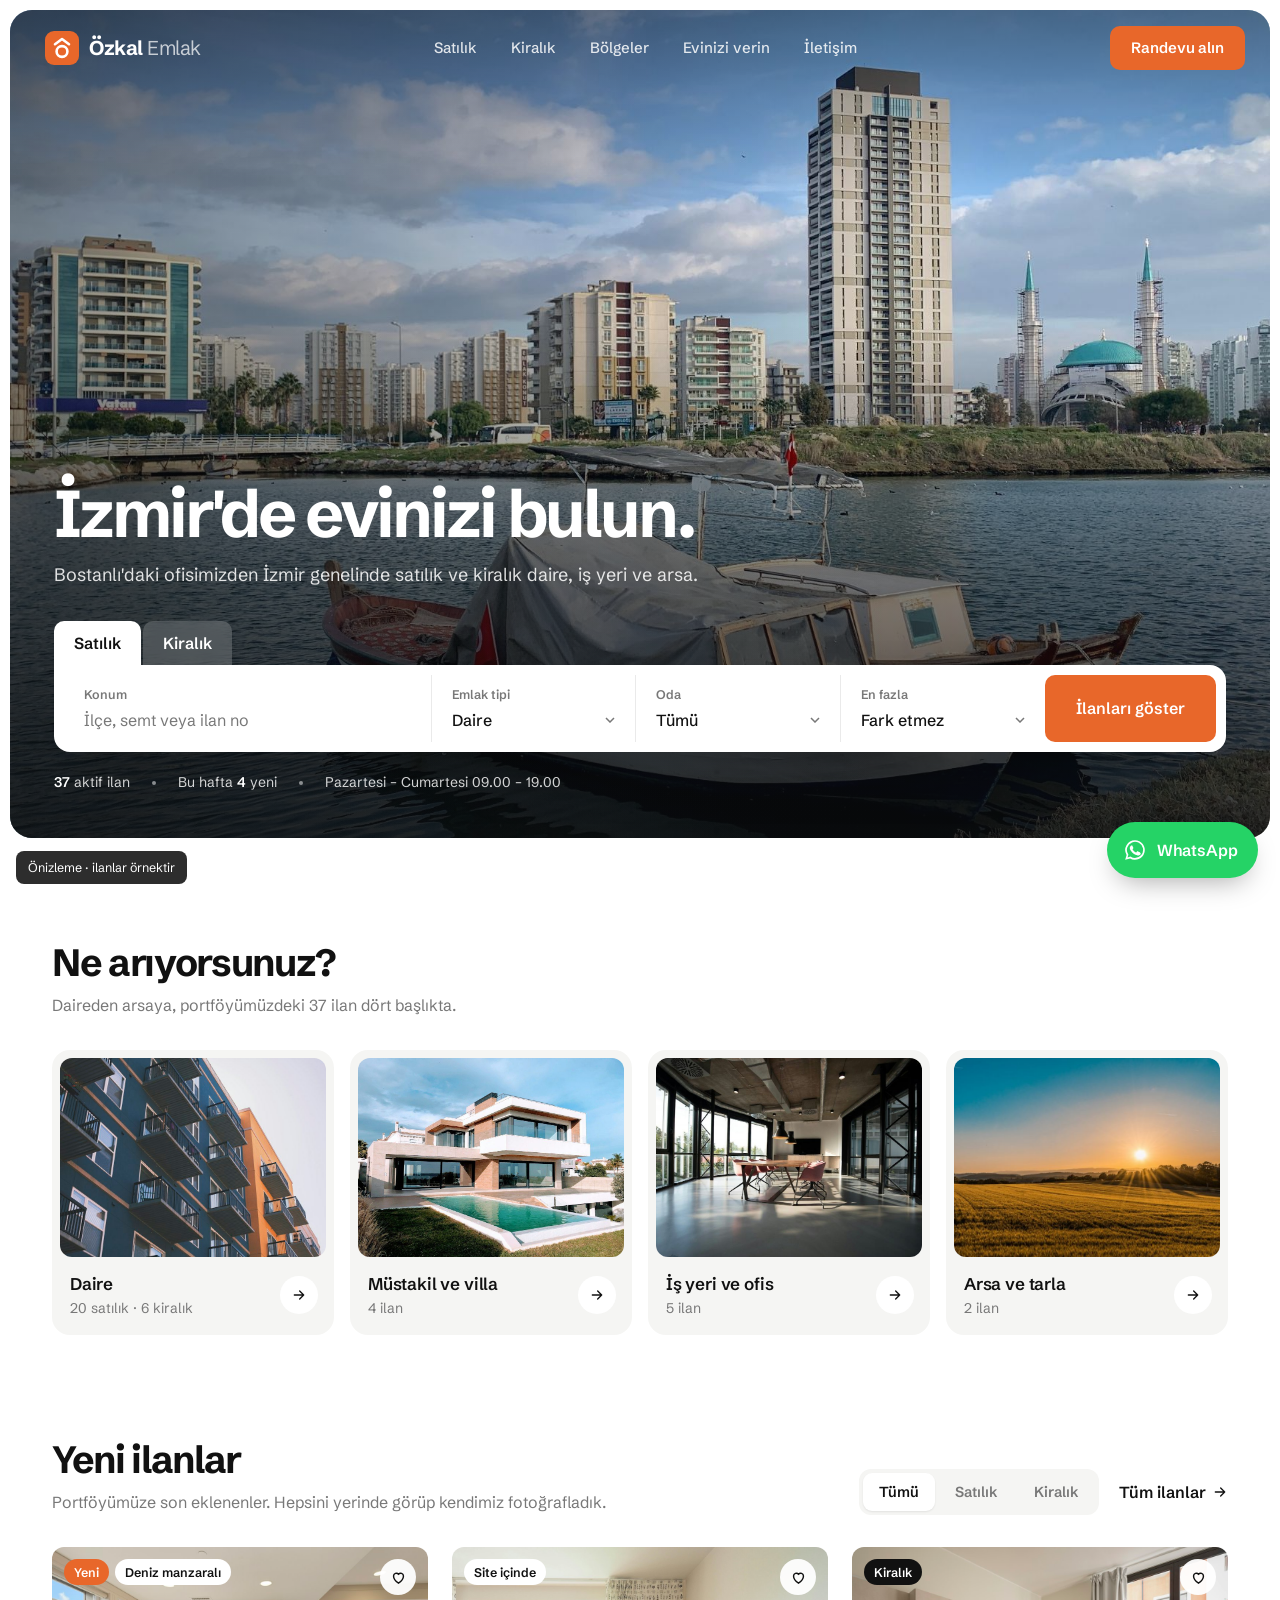
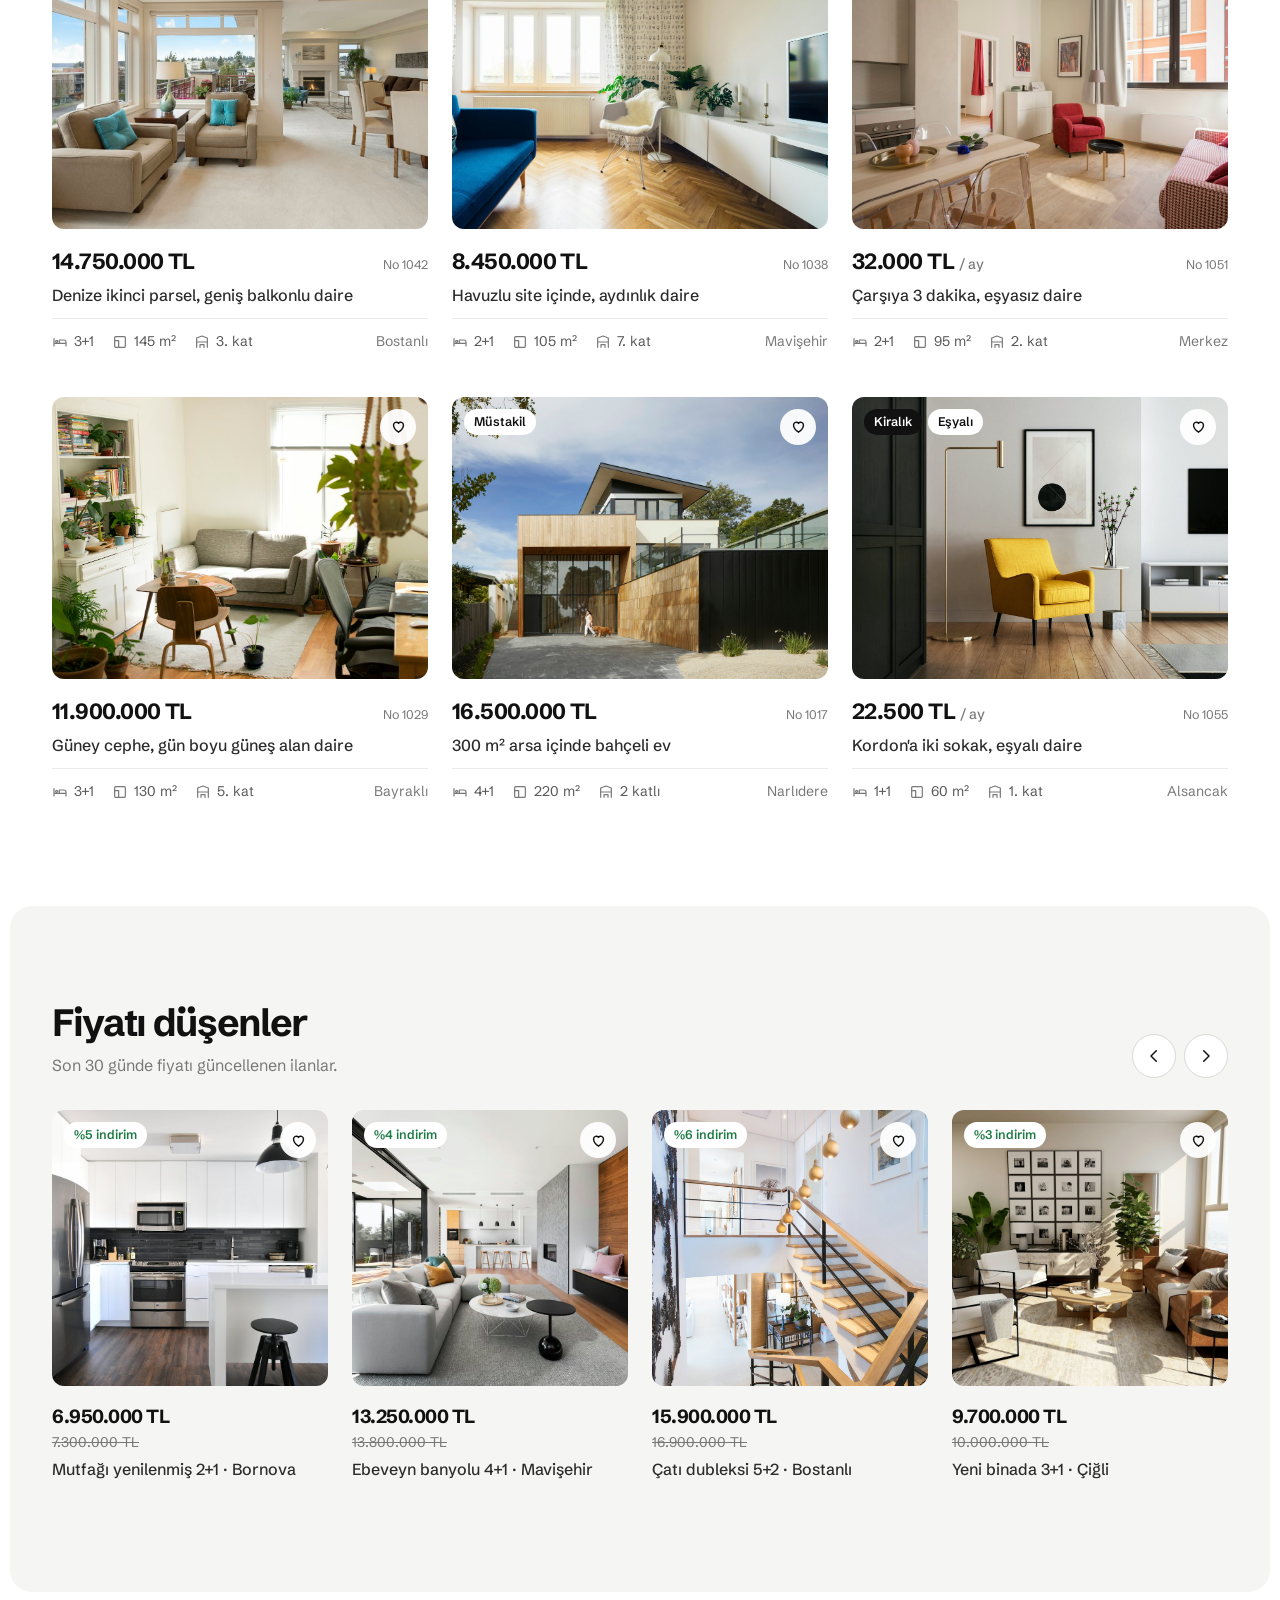
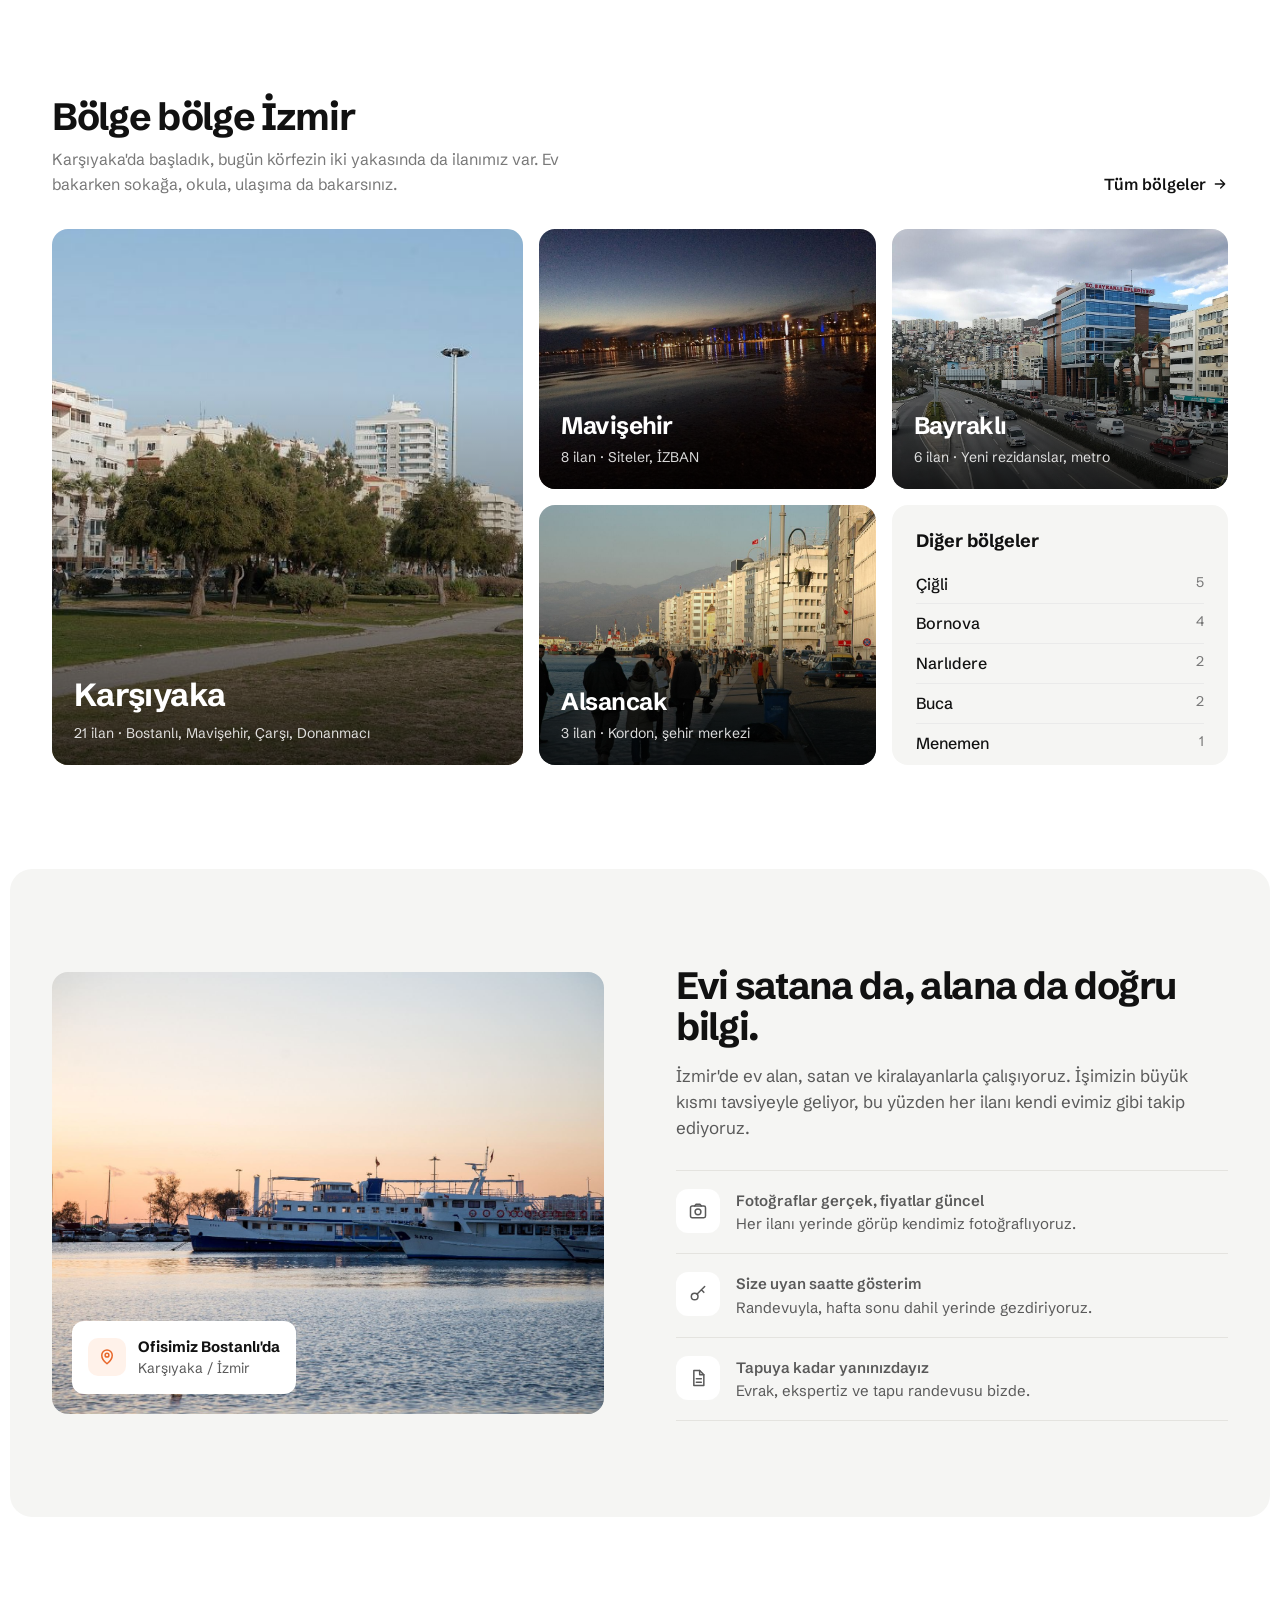
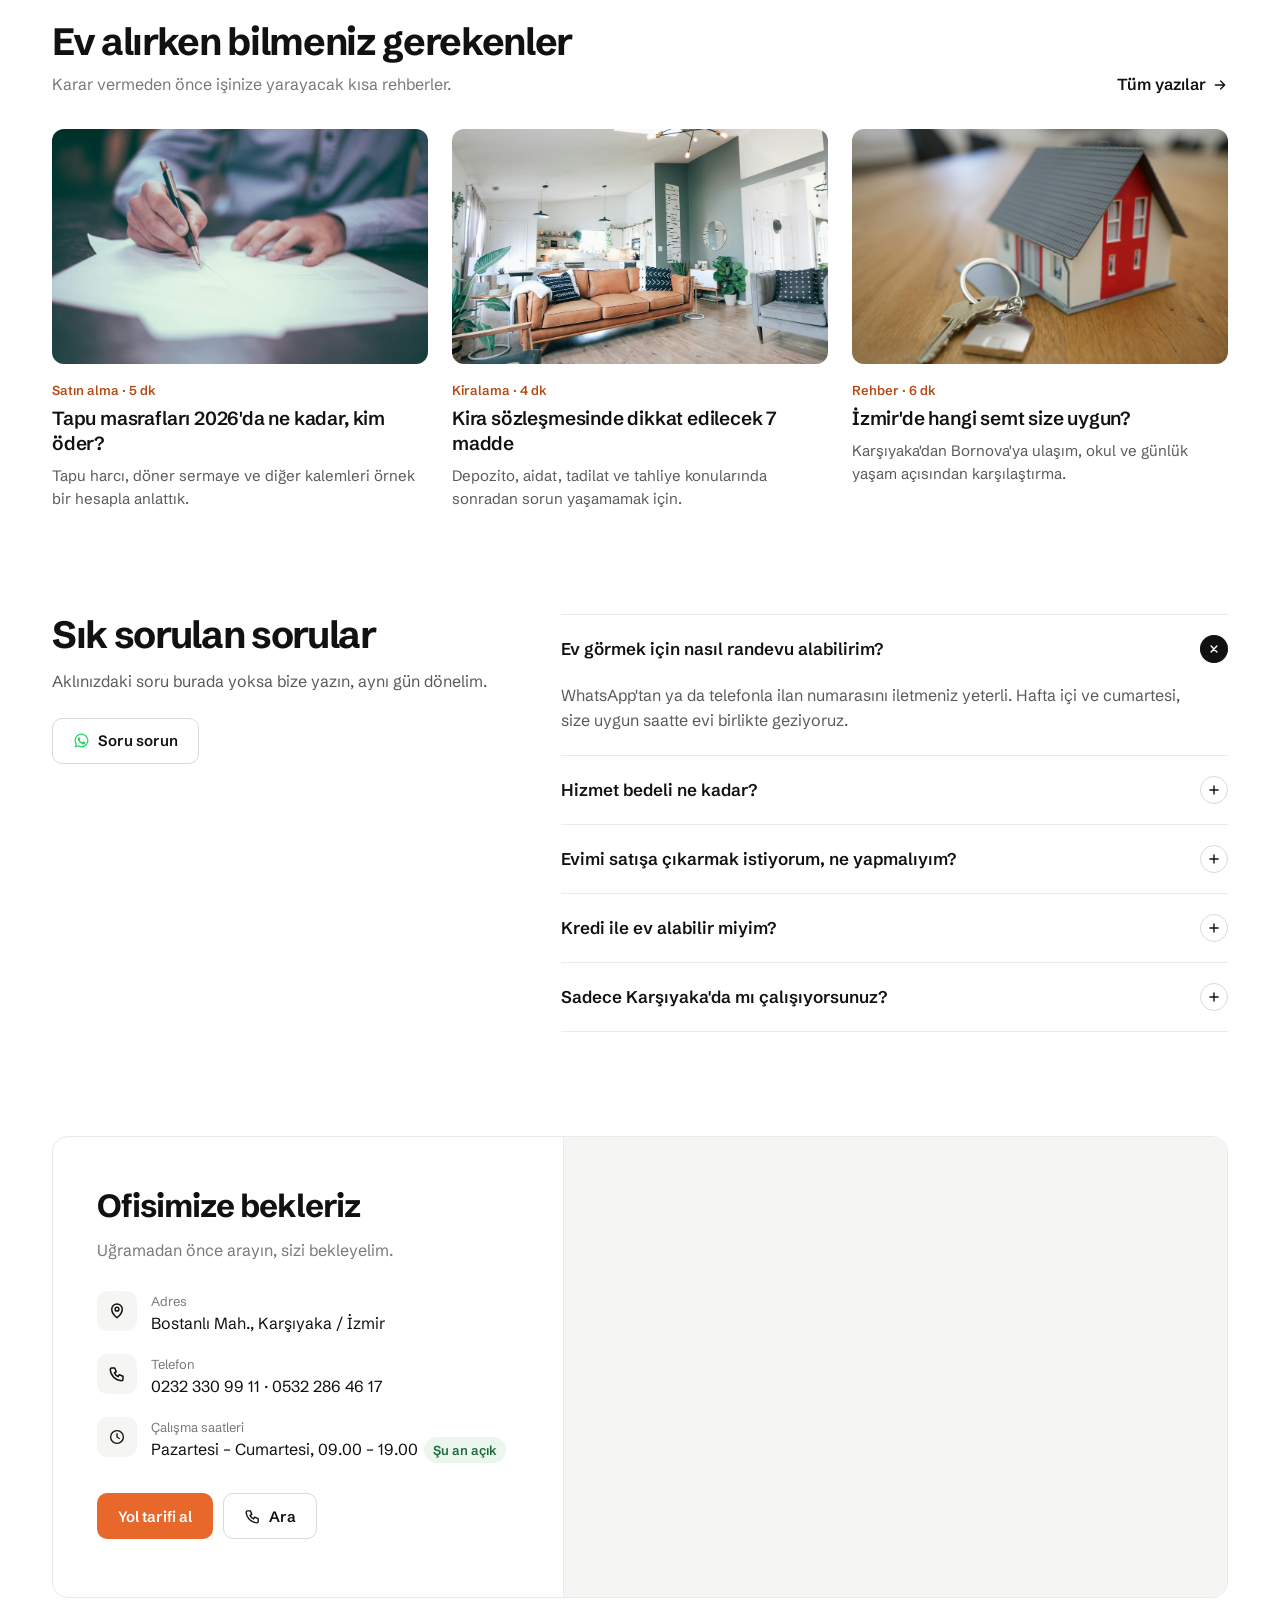
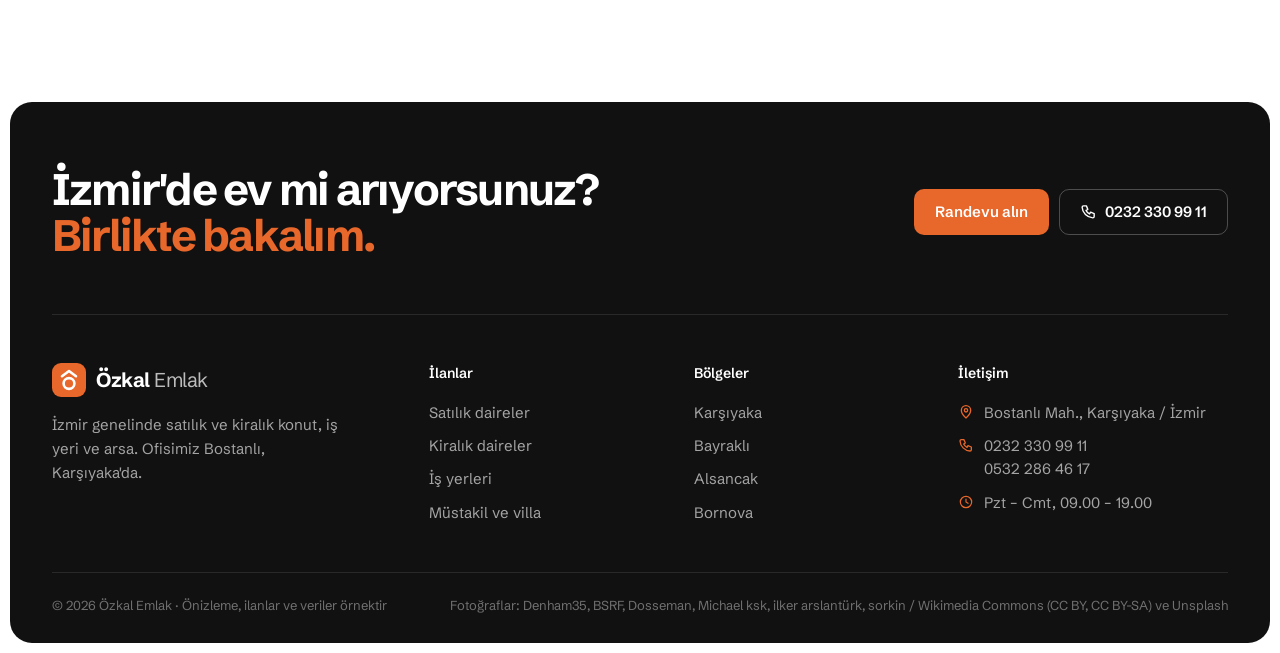
==== demos/ozkalemlak/index.html @ c2134779 "Özkal demo: İzmir geneli, fiyat tablosu kaldırıldı, fotoğraflı kategoriler ve gri bantlar Co-Authore" ====
<!doctype html>
<html lang="tr">
<head>
<meta charset="utf-8">
<meta name="viewport" content="width=device-width, initial-scale=1">
<title>Özkal Emlak · İzmir Satılık ve Kiralık İlanlar</title>
<meta name="description" content="Karşıyaka, Bayraklı, Çiğli, Bornova ve İzmir genelinde satılık ve kiralık daire, iş yeri ve arsa ilanları. Özkal Emlak, Bostanlı / Karşıyaka.">
<meta name="robots" content="noindex">
<link rel="preconnect" href="https://fonts.googleapis.com">
<link rel="preconnect" href="https://fonts.gstatic.com" crossorigin>
<link href="https://fonts.googleapis.com/css2?family=Schibsted+Grotesk:wght@400;500;600;700&display=swap" rel="stylesheet">
<style>
  :root {
    --o: #e8672a; --o-hover: #d2561b; --o-light: #fff2ea; --o-text: #b64a15;
    --k: #111; --g8: #2b2b2b; --g6: #595959; --g5: #787878; --g3: #d9d9d9; --g2: #eaeaea; --g1: #f5f5f3;
    --wa: #25d366;
    --r: 10px; --r-lg: 16px;
    --wrap: 1240px; --gut: 32px;
  }
  * { box-sizing: border-box; }
  html { scroll-behavior: smooth; scroll-padding-top: 110px; }
  body { margin: 0; background: #fff; color: var(--k); font: 400 16px/1.55 "Schibsted Grotesk", system-ui, -apple-system, "Segoe UI", sans-serif; -webkit-font-smoothing: antialiased; }
  a { color: inherit; text-decoration: none; }
  img { display: block; max-width: 100%; }
  button, input, select { font: inherit; color: inherit; }
  button { cursor: pointer; }
  .wrap { max-width: var(--wrap); margin: 0 auto; padding: 0 var(--gut); }
  .ico { width: 18px; height: 18px; flex: none; }

  .btn { display: inline-flex; align-items: center; justify-content: center; gap: 8px; height: 46px; padding: 0 20px; border-radius: var(--r); border: 1px solid transparent; font-weight: 600; font-size: 15px; white-space: nowrap; transition: background-color .15s, border-color .15s, color .15s; }
  .btn .ico { width: 17px; height: 17px; }
  .btn-o { background: var(--o); color: #fff; }
  .btn-o:hover { background: var(--o-hover); }
  .btn-line { border-color: var(--g3); background: #fff; color: var(--k); }
  .btn-line:hover { border-color: var(--k); }

  /* ============ LOGO ============ */
  .logo { display: inline-flex; align-items: center; gap: 10px; }
  .logo svg { width: 34px; height: 34px; flex: none; }
  .logo-text { font-size: 20px; line-height: 1; letter-spacing: -.025em; }
  .logo-text b { font-weight: 700; }
  .logo-text span { font-weight: 400; opacity: .72; }

  /* ============ NAV ============ */
  .nav { position: fixed; top: 16px; left: 0; right: 0; z-index: 50; padding: 0 24px; pointer-events: none; }
  .nav-in {
    pointer-events: auto; max-width: 1280px; margin: 0 auto; height: 64px; padding: 0 10px 0 20px;
    display: grid; grid-template-columns: 1fr auto 1fr; align-items: center;
    color: #fff; border-radius: 14px; border: 1px solid transparent;
    transition: background-color .25s, color .25s, border-color .25s, box-shadow .25s;
  }
  .nav.solid .nav-in { background: rgba(255,255,255,.96); color: var(--k); border-color: var(--g2); box-shadow: 0 12px 32px -18px rgba(0,0,0,.25); backdrop-filter: blur(12px); }
  .nav .logo { justify-self: start; }
  .menu { display: flex; gap: 34px; }
  .menu a { font-size: 15px; font-weight: 500; opacity: .85; transition: opacity .15s; position: relative; }
  .menu a:hover { opacity: 1; }
  .menu a::after { content: ""; position: absolute; left: 0; right: 0; bottom: -6px; height: 2px; border-radius: 2px; background: var(--o); transform: scaleX(0); transition: transform .2s; }
  .menu a:hover::after { transform: scaleX(1); }
  .nav-cta { justify-self: end; display: flex; align-items: center; gap: 8px; }
  .nav-cta .btn { height: 44px; }
  .nav-mobile { display: none; justify-self: end; gap: 8px; }
  .nav-mobile button { width: 44px; height: 44px; border-radius: var(--r); display: grid; place-items: center; border: 1px solid rgba(255,255,255,.45); background: rgba(255,255,255,.12); color: inherit; }
  .nav.solid .nav-mobile button { border-color: var(--g3); background: #fff; }
  .drawer { display: none; }

  /* ============ HERO ============ */
  .hero { padding: 10px 10px 0; }
  .hero-media { position: relative; min-height: 720px; height: 92vh; max-height: 880px; border-radius: 22px; overflow: hidden; background: #b9c4cc; display: flex; flex-direction: column; justify-content: flex-end; }
  .hero-media > img { position: absolute; inset: 0; width: 100%; height: 100%; object-fit: cover; object-position: 50% 42%; }
  .hero-media::after { content: ""; position: absolute; inset: 0; pointer-events: none;
    background: linear-gradient(180deg, rgba(0,0,0,.4) 0%, rgba(0,0,0,0) 22%), linear-gradient(90deg, rgba(10,12,14,.45) 0%, rgba(10,12,14,.15) 45%, rgba(10,12,14,0) 70%), linear-gradient(0deg, rgba(10,12,14,.82) 0%, rgba(10,12,14,.5) 32%, rgba(10,12,14,0) 62%); }
  .hero-inner { position: relative; z-index: 2; width: 100%; max-width: 1280px; margin: 0 auto; padding: 0 44px 44px; color: #fff; }
  .hero h1 { margin: 0 0 14px; font-size: 66px; line-height: 1; font-weight: 700; letter-spacing: -.045em; }
  .hero-sub { margin: 0 0 32px; max-width: 720px; font-size: 18px; color: rgba(255,255,255,.86); }

  .finder-tabs { display: flex; gap: 2px; }
  .finder-tabs button { white-space: nowrap; height: 44px; padding: 0 20px; border: 0; border-radius: var(--r) var(--r) 0 0; background: rgba(255,255,255,.18); color: #fff; font-weight: 600; backdrop-filter: blur(8px); }
  .finder-tabs button:hover { background: rgba(255,255,255,.28); }
  .finder-tabs button[aria-selected="true"] { background: #fff; color: var(--k); }
  .finder-box { display: grid; grid-template-columns: 1.8fr 1fr 1fr 1fr auto; background: #fff; color: var(--k); border-radius: 0 var(--r-lg) var(--r-lg) var(--r-lg); padding: 10px; box-shadow: 0 24px 60px -24px rgba(0,0,0,.5); }
  .ff { position: relative; padding: 10px 20px; border-right: 1px solid var(--g2); min-width: 0; }
  .ff:nth-last-child(2) { border-right: 0; }
  .ff label { display: block; font-size: 12.5px; font-weight: 600; color: var(--g5); margin-bottom: 3px; }
  .ff input, .ff select { width: 100%; border: 0; padding: 0; background: transparent; outline: 0; font-size: 16px; font-weight: 500; color: var(--k); appearance: none; -webkit-appearance: none; }
  .ff input::placeholder { color: var(--g5); font-weight: 400; }
  .ff select { cursor: pointer; padding-right: 18px; background: url("data:image/svg+xml,%3Csvg xmlns='http://www.w3.org/2000/svg' width='10' height='6'%3E%3Cpath d='M1 1l4 4 4-4' fill='none' stroke='%23787878' stroke-width='1.5'/%3E%3C/svg%3E") no-repeat right 0 center; }
  .finder-box .btn { height: 100%; min-height: 60px; padding: 0 30px; font-size: 16px; }
  .suggest { position: absolute; left: 8px; right: -40px; top: calc(100% + 14px); background: #fff; border-radius: var(--r); box-shadow: 0 18px 40px -12px rgba(0,0,0,.3); border: 1px solid var(--g2); padding: 6px; display: none; z-index: 5; }
  .suggest.open { display: block; }
  .suggest button { display: flex; justify-content: space-between; align-items: center; width: 100%; border: 0; background: none; padding: 10px 12px; border-radius: 8px; font-size: 15px; text-align: left; }
  .suggest button:hover { background: var(--g1); }
  .suggest small { color: var(--g5); font-size: 13px; }
  .suggest .head { padding: 8px 12px 6px; font-size: 12px; font-weight: 600; color: var(--g5); }
  .hero-foot { display: flex; align-items: center; gap: 22px; margin-top: 20px; font-size: 14px; color: rgba(255,255,255,.82); }
  .hero-foot b { color: #fff; font-weight: 600; }
  .hero-foot .dot { width: 4px; height: 4px; border-radius: 50%; background: rgba(255,255,255,.5); }

  /* ============ SECTIONS ============ */
  section.block { padding: 104px 0 0; }
  .sec-head { display: flex; align-items: flex-end; justify-content: space-between; gap: 24px; margin-bottom: 32px; }
  .sec-head h2 { margin: 0; font-size: 38px; line-height: 1.08; font-weight: 700; letter-spacing: -.035em; }
  .sec-head p { margin: 10px 0 0; color: var(--g5); max-width: 560px; }
  .link-more { display: inline-flex; align-items: center; gap: 6px; font-weight: 600; white-space: nowrap; }
  .link-more:hover { color: var(--o-text); }
  .link-more .ico { width: 16px; height: 16px; transition: transform .2s; }
  .link-more:hover .ico { transform: translateX(3px); }

  /* categories */
  .kats { display: grid; grid-template-columns: repeat(4, minmax(0, 1fr)); gap: 16px; }
  .kat { display: block; background: var(--g1); border-radius: 18px; padding: 8px; transition: background-color .2s; }
  .kat:hover { background: #ecebe7; }
  .kp { display: block; border-radius: 12px; overflow: hidden; aspect-ratio: 4 / 3; background: var(--g2); }
  .kp img { width: 100%; height: 100%; object-fit: cover; transition: transform .8s cubic-bezier(.2,.7,.2,1); }
  .kat:hover .kp img { transform: scale(1.05); }
  .kb { display: flex; align-items: center; justify-content: space-between; gap: 12px; padding: 14px 8px 8px 10px; }
  .kb b { display: block; font-size: 17px; font-weight: 600; letter-spacing: -.01em; }
  .kb small { display: block; font-size: 14px; color: var(--g5); }
  .ka { flex: none; width: 38px; height: 38px; border-radius: 50%; background: #fff; display: grid; place-items: center; transition: background-color .2s, color .2s; }
  .ka .ico { width: 16px; height: 16px; }
  .kat:hover .ka { background: var(--o); color: #fff; }

  /* bands */
  section.band { margin: 104px 10px 0; padding: 96px 0; background: var(--g1); border-radius: 22px; }
  .band .point .pi, .band .arrows button { background: #fff; }
  .band .point, .band .point:last-child { border-color: #e4e3df; }

  /* tabs */
  .seg { display: inline-flex; gap: 4px; background: var(--g1); padding: 4px; border-radius: 12px; }
  .seg button { border: 0; background: none; height: 38px; padding: 0 16px; border-radius: 9px; font-weight: 600; font-size: 14.5px; color: var(--g5); }
  .seg button[aria-pressed="true"] { background: #fff; color: var(--k); box-shadow: 0 1px 2px rgba(0,0,0,.08); }
  .list-tools { display: flex; align-items: center; gap: 20px; }

  /* cards */
  .grid { display: grid; grid-template-columns: repeat(3, minmax(0, 1fr)); gap: 44px 24px; }
  .card { position: relative; }
  .card[hidden] { display: none; }
  .ph { position: relative; display: block; border-radius: 12px; overflow: hidden; aspect-ratio: 4 / 3; background: var(--g1); }
  .ph img { width: 100%; height: 100%; object-fit: cover; transition: transform .8s cubic-bezier(.2,.7,.2,1); }
  .card:hover .ph img { transform: scale(1.04); }
  .tags { position: absolute; left: 12px; top: 12px; display: flex; gap: 6px; }
  .tag { height: 26px; padding: 0 10px; border-radius: 999px; background: #fff; font-size: 12.5px; font-weight: 600; display: inline-flex; align-items: center; }
  .tag.o { background: var(--o); color: #fff; }
  .tag.k { background: var(--k); color: #fff; }
  .tag.g { background: #fff; color: #1d7a45; }
  .save { position: absolute; right: 12px; top: 12px; width: 36px; height: 36px; border-radius: 50%; border: 0; background: rgba(255,255,255,.94); display: grid; place-items: center; color: var(--k); }
  .save .ico { width: 17px; height: 17px; }
  .save[aria-pressed="true"] { color: var(--o); }
  .save[aria-pressed="true"] .ico { fill: currentColor; }
  .card-b { padding-top: 16px; }
  .card-top { display: flex; justify-content: space-between; align-items: baseline; gap: 10px; }
  .price { font-size: 22px; font-weight: 700; letter-spacing: -.025em; }
  .price small { font-size: 14px; font-weight: 500; color: var(--g5); letter-spacing: 0; }
  .old { font-size: 14px; color: var(--g5); text-decoration: line-through; margin-left: 6px; font-weight: 400; letter-spacing: 0; }
  .ref { font-size: 12.5px; color: var(--g5); white-space: nowrap; }
  .card h3 { margin: 4px 0 10px; font-size: 16px; font-weight: 500; color: var(--g8); }
  .facts { display: flex; gap: 18px; font-size: 14px; color: var(--g6); padding-top: 12px; border-top: 1px solid var(--g2); }
  .facts span { display: flex; align-items: center; gap: 6px; }
  .facts .ico { width: 16px; height: 16px; color: var(--g5); }
  .facts .where { margin-left: auto; color: var(--g5); }

  /* price drops rail */
  .rail-wrap { position: relative; }
  .rail { display: grid; grid-auto-flow: column; grid-auto-columns: calc((100% - 72px) / 4); gap: 24px; overflow-x: auto; scroll-snap-type: x mandatory; scrollbar-width: none; padding-bottom: 4px; }
  .rail::-webkit-scrollbar { display: none; }
  .rail .card { scroll-snap-align: start; }
  .rail .ph { aspect-ratio: 1 / 1; }
  .rail .price { font-size: 19px; }
  .drop { display: inline-flex; align-items: center; gap: 4px; font-size: 13px; font-weight: 600; color: #1d7a45; }
  .arrows { display: flex; gap: 8px; }
  .arrows button { width: 44px; height: 44px; border-radius: 50%; border: 1px solid var(--g3); background: #fff; display: grid; place-items: center; }
  .arrows button:hover { border-color: var(--k); }
  .arrows .ico { width: 18px; height: 18px; }

  /* neighborhoods */
  .hoods { display: grid; grid-template-columns: 1.4fr 1fr 1fr; grid-template-rows: 260px 260px; gap: 16px; }
  .hood { position: relative; display: block; border-radius: var(--r-lg); overflow: hidden; background: var(--g1); }
  .hood:first-child { grid-row: span 2; }
  .hood img { width: 100%; height: 100%; object-fit: cover; transition: transform .8s cubic-bezier(.2,.7,.2,1); }
  .hood:hover img { transform: scale(1.04); }
  .hood::after { content: ""; position: absolute; inset: 0; background: linear-gradient(0deg, rgba(0,0,0,.72) 0%, rgba(0,0,0,.25) 45%, rgba(0,0,0,0) 70%); }
  .hood-t { position: absolute; left: 22px; right: 22px; bottom: 20px; z-index: 1; color: #fff; }
  .hood-t b { display: block; font-size: 24px; font-weight: 700; letter-spacing: -.02em; }
  .hood-t span { font-size: 14px; color: rgba(255,255,255,.85); }
  .hood:first-child .hood-t b { font-size: 32px; }
  .hood-all { background: var(--g1); padding: 22px 24px; display: flex; flex-direction: column; }
  .hood-all::after { display: none; }
  .hood-all b { font-size: 18px; font-weight: 700; margin-bottom: 10px; }
  .hood-all ul { list-style: none; margin: 0; padding: 0; }
  .hood-all a { display: flex; justify-content: space-between; padding: 7px 0; border-bottom: 1px solid var(--g2); font-weight: 500; }
  .hood-all li:last-child a { border-bottom: 0; }
  .hood-all a:hover { color: var(--o-text); }
  .hood-all span { color: var(--g5); font-weight: 400; font-size: 14px; }


  /* why */
  .why { display: grid; grid-template-columns: minmax(0, 1fr) minmax(0, 1fr); gap: 72px; align-items: center; }
  .why-photo { position: relative; border-radius: var(--r-lg); overflow: hidden; aspect-ratio: 5 / 4; }
  .why-photo img { width: 100%; height: 100%; object-fit: cover; }
  .why-badge { position: absolute; left: 20px; bottom: 20px; background: #fff; border-radius: 12px; padding: 14px 16px; display: flex; align-items: center; gap: 12px; font-size: 14px; color: var(--g6); }
  .why-badge b { display: block; color: var(--k); font-size: 15px; }
  .why-badge .pin { width: 38px; height: 38px; border-radius: 10px; background: var(--o-light); color: var(--o); display: grid; place-items: center; }
  .why h2 { margin: 0 0 16px; font-size: 38px; line-height: 1.08; font-weight: 700; letter-spacing: -.035em; }
  .why > div > p { margin: 0 0 28px; color: var(--g6); font-size: 17px; }
  .point { display: grid; grid-template-columns: 44px 1fr; gap: 16px; padding: 18px 0; border-top: 1px solid var(--g2); }
  .point:last-child { border-bottom: 1px solid var(--g2); }
  .point .pi { width: 44px; height: 44px; border-radius: 12px; background: var(--g1); display: grid; place-items: center; }
  .point .pi .ico { width: 20px; height: 20px; }
  .point b { display: block; font-weight: 600; }
  .point span { color: var(--g6); font-size: 15px; }

  /* guides */
  .guides { display: grid; grid-template-columns: repeat(3, minmax(0, 1fr)); gap: 24px; }
  .guide { display: block; }
  .guide .gp { border-radius: 12px; overflow: hidden; aspect-ratio: 16 / 10; background: var(--g1); }
  .guide img { width: 100%; height: 100%; object-fit: cover; transition: transform .8s cubic-bezier(.2,.7,.2,1); }
  .guide:hover img { transform: scale(1.04); }
  .guide small { display: block; margin-top: 16px; font-size: 13px; color: var(--o-text); font-weight: 600; }
  .guide h3 { margin: 6px 0 8px; font-size: 19px; line-height: 1.3; font-weight: 600; letter-spacing: -.01em; }
  .guide p { margin: 0; color: var(--g6); font-size: 15px; }

  /* faq */
  .faq-wrap { display: grid; grid-template-columns: minmax(0, .8fr) minmax(0, 1.2fr); gap: 64px; }
  .faq-wrap h2 { margin: 0 0 14px; font-size: 38px; line-height: 1.08; font-weight: 700; letter-spacing: -.035em; }
  .faq-wrap > div > p { margin: 0 0 24px; color: var(--g6); }
  details { border-bottom: 1px solid var(--g2); }
  details:first-child { border-top: 1px solid var(--g2); }
  summary { list-style: none; cursor: pointer; display: flex; justify-content: space-between; align-items: center; gap: 16px; padding: 20px 0; font-size: 17px; font-weight: 600; }
  summary::-webkit-details-marker { display: none; }
  summary .pm { width: 28px; height: 28px; border-radius: 50%; border: 1px solid var(--g3); display: grid; place-items: center; flex: none; transition: transform .2s, background-color .2s; }
  summary .pm .ico { width: 14px; height: 14px; }
  details[open] summary .pm { transform: rotate(45deg); background: var(--k); color: #fff; border-color: var(--k); }
  details p { margin: 0 0 22px; color: var(--g6); max-width: 620px; }

  /* contact */
  .contact { display: grid; grid-template-columns: minmax(0, 1fr) minmax(0, 1.3fr); border: 1px solid var(--g2); border-radius: var(--r-lg); overflow: hidden; }
  .contact-info { padding: 44px; }
  .contact-info h2 { margin: 0 0 8px; font-size: 32px; font-weight: 700; letter-spacing: -.03em; }
  .contact-info > p { margin: 0 0 28px; color: var(--g5); }
  .cl { display: grid; gap: 18px; }
  .cl div { display: flex; gap: 14px; }
  .cl .ci { flex: none; width: 40px; height: 40px; border-radius: 10px; background: var(--g1); display: grid; place-items: center; }
  .cl small { display: block; color: var(--g5); font-size: 13px; }
  .cl a:hover { color: var(--o-text); }
  .open-now { display: inline-flex; font-size: 13px; font-weight: 600; color: #1d6b3d; background: #eaf6ee; padding: 3px 9px; border-radius: 999px; margin-left: 6px; }
  .contact-actions { display: flex; gap: 10px; margin-top: 30px; flex-wrap: wrap; }
  .map { min-height: 460px; background: var(--g1); border-left: 1px solid var(--g2); }
  .map iframe { width: 100%; height: 100%; border: 0; display: block; }

  /* ============ FOOTER ============ */
  .footer { margin: 104px 10px 10px; background: var(--k); color: rgba(255,255,255,.62); border-radius: 22px; overflow: hidden; }
  .foot-cta { display: flex; align-items: center; justify-content: space-between; gap: 32px; padding: 64px 0 56px; border-bottom: 1px solid rgba(255,255,255,.1); }
  .foot-cta h2 { margin: 0; color: #fff; font-size: 44px; line-height: 1.05; font-weight: 700; letter-spacing: -.04em; max-width: 640px; }
  .foot-cta h2 span { color: var(--o); }
  .foot-cta .acts { display: flex; gap: 10px; flex-wrap: wrap; }
  .foot-cta .btn-dark { border-color: rgba(255,255,255,.25); color: #fff; }
  .foot-cta .btn-dark:hover { border-color: #fff; }
  .foot-grid { display: grid; grid-template-columns: 1.5fr 1fr 1fr 1.2fr; gap: 40px; padding: 48px 0; font-size: 15px; }
  .footer .logo { color: #fff; margin-bottom: 16px; }
  .footer p { margin: 0; max-width: 300px; line-height: 1.6; }
  .footer h4 { margin: 0 0 16px; color: #fff; font-size: 14px; font-weight: 600; }
  .footer ul { list-style: none; margin: 0; padding: 0; display: grid; gap: 10px; }
  .footer a:hover { color: #fff; }
  .foot-contact li { display: flex; gap: 10px; align-items: flex-start; }
  .foot-contact .ico { width: 16px; height: 16px; margin-top: 3px; color: var(--o); }
  .foot-bottom { display: flex; justify-content: space-between; gap: 12px 32px; flex-wrap: wrap; padding: 22px 0 28px; border-top: 1px solid rgba(255,255,255,.1); font-size: 13px; color: rgba(255,255,255,.4); }
  .foot-bottom a:hover { color: #fff; }

  /* whatsapp float */
  .wa-float { position: fixed; right: 22px; bottom: 22px; z-index: 60; display: flex; align-items: center; gap: 10px; height: 56px; padding: 0 20px 0 16px; border-radius: 999px; background: var(--wa); color: #fff; font-weight: 600; box-shadow: 0 12px 28px -10px rgba(0,0,0,.35); transition: transform .2s; }
  .wa-float:hover { transform: translateY(-2px); }
  .wa-float .ico { width: 24px; height: 24px; }
  .preview-note { position: fixed; left: 16px; bottom: 16px; z-index: 40; background: rgba(17,17,17,.88); color: #fff; font-size: 12.5px; padding: 7px 12px; border-radius: 8px; }

  /* ============ RESPONSIVE ============ */
  @media (max-width: 1100px) {
    .menu, .nav-cta { display: none; }
    .nav-in { grid-template-columns: 1fr auto; }
    .nav-mobile { display: flex; }
    .drawer.open { display: block; position: fixed; top: 88px; left: 24px; right: 24px; z-index: 49; background: #fff; border-radius: 14px; border: 1px solid var(--g2); box-shadow: 0 20px 40px -20px rgba(0,0,0,.3); padding: 8px 20px 18px; }
    .drawer a { display: block; padding: 14px 0; border-bottom: 1px solid var(--g2); font-size: 17px; font-weight: 500; }
    .drawer .btn { width: 100%; margin-top: 14px; }
    .hero h1 { font-size: 54px; }
    .finder-box { grid-template-columns: 1fr 1fr; }
    .ff { border-bottom: 1px solid var(--g2); }
    .ff:first-child { grid-column: 1 / -1; border-right: 0; }
    .ff:nth-child(3) { border-right: 0; }
    .ff:nth-last-child(2) { grid-column: 1 / -1; border-bottom: 0; }
    .finder-box .btn { grid-column: 1 / -1; margin-top: 8px; }
    .grid { grid-template-columns: repeat(2, minmax(0, 1fr)); }
    .rail { grid-auto-columns: calc((100% - 24px) / 2); }
    .why, .faq-wrap { grid-template-columns: minmax(0, 1fr); gap: 40px; }
    .guides { grid-template-columns: repeat(2, minmax(0, 1fr)); }
    .contact { grid-template-columns: minmax(0, 1fr); }
    .map { border-left: 0; border-top: 1px solid var(--g2); min-height: 340px; }
    .foot-cta { flex-direction: column; align-items: flex-start; }
    .foot-grid { grid-template-columns: 1fr 1fr; }
  }
  @media (max-width: 720px) {
    :root { --gut: 18px; }
    .nav { top: 10px; padding: 0 10px; }
    .nav-in { height: 58px; padding: 0 7px 0 14px; }
    .logo svg { width: 30px; height: 30px; }
    .logo-text { font-size: 18px; }
    .nav-mobile button { width: 42px; height: 42px; }
    .drawer.open { top: 74px; left: 10px; right: 10px; }
    .hero { padding: 6px 6px 0; }
    .hero-media { min-height: 0; height: auto; max-height: none; border-radius: 16px; }
    .hero-media::after { background: linear-gradient(180deg, rgba(0,0,0,.4) 0%, rgba(0,0,0,0) 22%), linear-gradient(0deg, rgba(10,12,14,.86) 0%, rgba(10,12,14,.6) 45%, rgba(10,12,14,.15) 80%); }
    .hero-inner { padding: 190px 12px 14px; }
    .hero h1 { font-size: 38px; }
    .hero-sub { font-size: 16px; margin-bottom: 22px; }
    .finder-tabs button { flex: 1; padding: 0 6px; font-size: 14.5px; }
    .finder-box { border-radius: 0 0 var(--r-lg) var(--r-lg); padding: 6px; }
    .ff { padding: 10px 12px; }
    .suggest { right: 0; left: 0; }
    .finder-box .btn { min-height: 52px; }
    .hero-foot { flex-wrap: wrap; gap: 6px 14px; font-size: 13px; }
    .hero-foot .dot:nth-of-type(4) { display: none; }
    .kats { grid-template-columns: repeat(2, minmax(0, 1fr)); gap: 10px; }
    .kat { padding: 6px; border-radius: 14px; }
    .kb { padding: 10px 4px 4px 6px; }
    .kb b { font-size: 15px; }
    .kb small { font-size: 13px; }
    .ka { display: none; }
    section.band { margin: 72px 6px 0; padding: 64px 0; border-radius: 16px; }
    section.block { padding-top: 72px; }
    .sec-head { flex-direction: column; align-items: flex-start; gap: 16px; }
    .sec-head h2, .why h2, .faq-wrap h2 { font-size: 30px; }
    .list-tools .link-more { display: none; }
    .grid { grid-template-columns: minmax(0, 1fr); gap: 36px; }
    .rail { grid-auto-columns: 78%; gap: 14px; }
    .arrows { display: none; }
    .hoods { grid-template-columns: 1fr 1fr; grid-template-rows: 260px 160px 160px auto; gap: 10px; }
    .hood:first-child { grid-column: 1 / -1; grid-row: auto; }
    .hood-all { grid-column: 1 / -1; }
    .hood-t { left: 16px; bottom: 14px; }
    .hood-t b { font-size: 19px; }
    .hood:first-child .hood-t b { font-size: 26px; }
    .guides { grid-template-columns: minmax(0, 1fr); gap: 32px; }
    summary { font-size: 16px; }
    .contact-info { padding: 28px 20px; }
    .footer { margin: 72px 6px 6px; border-radius: 16px; }
    .foot-cta { padding: 44px 0 36px; }
    .foot-cta h2 { font-size: 32px; }
    .foot-grid { grid-template-columns: minmax(0, 1fr); gap: 28px; padding: 36px 0; }
    .foot-bottom { padding-bottom: 90px; }
    .wa-float { right: 14px; bottom: 14px; width: 56px; padding: 0; justify-content: center; }
    .wa-float span { display: none; }
    .preview-note { display: none; }
  }
</style>
</head>
<body>

<svg width="0" height="0" style="position:absolute" aria-hidden="true">
  <defs>
    <symbol id="logo" viewBox="0 0 34 34"><rect width="34" height="34" rx="9" fill="#e8672a"/><path d="M10 13.2 17 8l7 5.2" fill="none" stroke="#fff" stroke-width="2.6" stroke-linecap="round" stroke-linejoin="round"/><circle cx="17" cy="20.5" r="5.4" fill="none" stroke="#fff" stroke-width="2.6"/></symbol>
    <symbol id="i-phone" viewBox="0 0 24 24" fill="none" stroke="currentColor" stroke-width="2" stroke-linecap="round" stroke-linejoin="round"><path d="M5 4h4l2 5-2.5 1.5a11 11 0 0 0 5 5L15 13l5 2v4a2 2 0 0 1-2 2A16 16 0 0 1 3 6a2 2 0 0 1 2-2"/></symbol>
    <symbol id="i-wa" viewBox="0 0 24 24"><path fill="currentColor" d="M12 2.2A9.8 9.8 0 0 0 3.6 17l-1.4 4.8 4.9-1.3A9.8 9.8 0 1 0 12 2.2zm0 17.8c-1.5 0-3-.4-4.2-1.2l-.3-.2-2.9.8.8-2.8-.2-.3A8.1 8.1 0 1 1 12 20zm4.5-6c-.2-.1-1.5-.7-1.7-.8-.2-.1-.4-.1-.6.1l-.8 1c-.1.2-.3.2-.5.1a6.6 6.6 0 0 1-3.3-2.9c-.2-.4.2-.4.7-1.3.1-.2 0-.3 0-.4l-.8-1.8c-.2-.5-.4-.4-.6-.4h-.5c-.2 0-.5.1-.7.3-.2.3-.9.9-.9 2.2s1 2.6 1.1 2.7c.1.2 1.9 2.9 4.6 4 1.7.7 2.4.8 3.2.7.5-.1 1.5-.6 1.8-1.2.2-.6.2-1.1.1-1.2 0-.1-.2-.2-.4-.3z"/></symbol>
    <symbol id="i-heart" viewBox="0 0 24 24" fill="none" stroke="currentColor" stroke-width="2"><path d="M12 20s-7-4.4-7-10a4 4 0 0 1 7-2.6A4 4 0 0 1 19 10c0 5.6-7 10-7 10z"/></symbol>
    <symbol id="i-bed" viewBox="0 0 24 24" fill="none" stroke="currentColor" stroke-width="1.8" stroke-linecap="round" stroke-linejoin="round"><path d="M3 18V7M3 14h18v4M21 14v-2a3 3 0 0 0-3-3h-7v5"/><circle cx="7" cy="11" r="1.6"/></symbol>
    <symbol id="i-area" viewBox="0 0 24 24" fill="none" stroke="currentColor" stroke-width="1.8" stroke-linecap="round" stroke-linejoin="round"><rect x="4" y="4" width="16" height="16" rx="1.5"/><path d="M4 10h6v10"/></symbol>
    <symbol id="i-floor" viewBox="0 0 24 24" fill="none" stroke="currentColor" stroke-width="1.8" stroke-linecap="round" stroke-linejoin="round"><path d="M4 20V6l8-3 8 3v14"/><path d="M4 12h16M9 20v-4h6v4"/></symbol>
    <symbol id="i-arrow" viewBox="0 0 24 24" fill="none" stroke="currentColor" stroke-width="2" stroke-linecap="round" stroke-linejoin="round"><path d="M5 12h14M13 6l6 6-6 6"/></symbol>
    <symbol id="i-left" viewBox="0 0 24 24" fill="none" stroke="currentColor" stroke-width="2" stroke-linecap="round" stroke-linejoin="round"><path d="M15 5l-7 7 7 7"/></symbol>
    <symbol id="i-right" viewBox="0 0 24 24" fill="none" stroke="currentColor" stroke-width="2" stroke-linecap="round" stroke-linejoin="round"><path d="M9 5l7 7-7 7"/></symbol>
    <symbol id="i-down" viewBox="0 0 24 24" fill="none" stroke="currentColor" stroke-width="2.4" stroke-linecap="round" stroke-linejoin="round"><path d="M12 5v14M6 13l6 6 6-6"/></symbol>
    <symbol id="i-plus" viewBox="0 0 24 24" fill="none" stroke="currentColor" stroke-width="2.4" stroke-linecap="round"><path d="M12 5v14M5 12h14"/></symbol>
    <symbol id="i-pin" viewBox="0 0 24 24" fill="none" stroke="currentColor" stroke-width="2" stroke-linecap="round" stroke-linejoin="round"><path d="M12 21s-7-5.6-7-11.5a7 7 0 0 1 14 0C19 15.4 12 21 12 21z"/><circle cx="12" cy="9.5" r="2.5"/></symbol>
    <symbol id="i-cam" viewBox="0 0 24 24" fill="none" stroke="currentColor" stroke-width="1.8" stroke-linecap="round" stroke-linejoin="round"><rect x="3" y="6" width="18" height="14" rx="2"/><circle cx="12" cy="13" r="3.5"/><path d="M8 6l1.5-2h5L16 6"/></symbol>
    <symbol id="i-key" viewBox="0 0 24 24" fill="none" stroke="currentColor" stroke-width="1.8" stroke-linecap="round" stroke-linejoin="round"><circle cx="8" cy="15" r="4"/><path d="M11 12l9-9M16 7l3 3"/></symbol>
    <symbol id="i-doc" viewBox="0 0 24 24" fill="none" stroke="currentColor" stroke-width="1.8" stroke-linecap="round" stroke-linejoin="round"><path d="M7 3h7l5 5v13H7z"/><path d="M14 3v5h5M10 13h6M10 17h6"/></symbol>
    <symbol id="i-clock" viewBox="0 0 24 24" fill="none" stroke="currentColor" stroke-width="1.8" stroke-linecap="round"><circle cx="12" cy="12" r="8.5"/><path d="M12 7.5V12l3 2"/></symbol>
    <symbol id="i-menu" viewBox="0 0 24 24" fill="none" stroke="currentColor" stroke-width="2" stroke-linecap="round"><path d="M4 8h16M4 16h16"/></symbol>
    <symbol id="i-apt" viewBox="0 0 24 24" fill="none" stroke="currentColor" stroke-width="1.8" stroke-linecap="round" stroke-linejoin="round"><rect x="5" y="3" width="14" height="18" rx="1.5"/><path d="M9 7h2M13 7h2M9 11h2M13 11h2M9 15h2M13 15h2"/></symbol>
    <symbol id="i-home" viewBox="0 0 24 24" fill="none" stroke="currentColor" stroke-width="1.8" stroke-linecap="round" stroke-linejoin="round"><path d="M4 11l8-6 8 6v9H4z"/><path d="M10 20v-5h4v5"/></symbol>
    <symbol id="i-shop" viewBox="0 0 24 24" fill="none" stroke="currentColor" stroke-width="1.8" stroke-linecap="round" stroke-linejoin="round"><path d="M4 9l1.5-5h13L20 9M4 9h16v11H4zM9 20v-6h6v6"/></symbol>
    <symbol id="i-land" viewBox="0 0 24 24" fill="none" stroke="currentColor" stroke-width="1.8" stroke-linecap="round" stroke-linejoin="round"><path d="M3 18l5-7 4 5 3-3 6 5z"/><circle cx="16" cy="7" r="2"/></symbol>
    <symbol id="i-villa" viewBox="0 0 24 24" fill="none" stroke="currentColor" stroke-width="1.8" stroke-linecap="round" stroke-linejoin="round"><path d="M3 12l6-5 6 5M5 10.5V20h14v-7l-4-3"/><path d="M8 20v-4h3v4"/></symbol>
    <symbol id="i-key2" viewBox="0 0 24 24" fill="none" stroke="currentColor" stroke-width="1.8" stroke-linecap="round" stroke-linejoin="round"><path d="M4 11l8-6 8 6v9H4z"/><circle cx="12" cy="13" r="2"/><path d="M12 15v3"/></symbol>
  </defs>
</svg>

<header class="nav" id="nav">
  <div class="nav-in">
    <a class="logo" href="#" aria-label="Özkal Emlak ana sayfa"><svg><use href="#logo"/></svg><span class="logo-text"><b>Özkal</b> <span>Emlak</span></span></a>
    <nav class="menu" aria-label="Ana menü">
      <a href="#ilanlar" data-go="satilik">Satılık</a>
      <a href="#ilanlar" data-go="kiralik">Kiralık</a>
      <a href="#semtler">Bölgeler</a>
      <a href="#">Evinizi verin</a>
      <a href="#iletisim">İletişim</a>
    </nav>
    <div class="nav-cta"><a class="btn btn-o" href="https://wa.me/905322864617?text=Merhaba%2C%20ev%20g%C3%B6rmek%20i%C3%A7in%20randevu%20almak%20istiyorum.">Randevu alın</a></div>
    <div class="nav-mobile"><button type="button" id="menu-btn" aria-label="Menü" aria-expanded="false"><svg class="ico"><use href="#i-menu"/></svg></button></div>
  </div>
</header>
<nav class="drawer" id="drawer" aria-label="Mobil menü">
  <a href="#ilanlar" data-go="satilik">Satılık</a><a href="#ilanlar" data-go="kiralik">Kiralık</a><a href="#semtler">Bölgeler</a><a href="#">Evinizi verin</a><a href="#iletisim">İletişim</a>
  <a class="btn btn-o" href="https://wa.me/905322864617?text=Merhaba%2C%20ev%20g%C3%B6rmek%20i%C3%A7in%20randevu%20almak%20istiyorum.">Randevu alın</a>
</nav>

<main>
  <!-- HERO -->
  <section class="hero">
    <div class="hero-media">
      <img src="img/hero-mavisehir.jpg" alt="Mavişehir sahili ve konutları" fetchpriority="high">
      <div class="hero-inner">
        <h1>İzmir'de evinizi bulun.</h1>
        <p class="hero-sub">Bostanlı'daki ofisimizden İzmir genelinde satılık ve kiralık daire, iş yeri ve arsa.</p>
        <form class="finder" id="finder" role="search" autocomplete="off">
          <div class="finder-tabs" role="tablist">
            <button type="button" role="tab" aria-selected="true" data-type="satilik">Satılık</button>
            <button type="button" role="tab" aria-selected="false" data-type="kiralik">Kiralık</button>
          </div>
          <div class="finder-box">
            <div class="ff">
              <label for="f-where">Konum</label>
              <input id="f-where" placeholder="İlçe, semt veya ilan no" aria-autocomplete="list" aria-controls="suggest">
              <div class="suggest" id="suggest" role="listbox"></div>
            </div>
            <div class="ff"><label for="f-type">Emlak tipi</label><select id="f-type"><option>Daire</option><option>Müstakil ev</option><option>Villa</option><option>İş yeri</option><option>Arsa</option></select></div>
            <div class="ff"><label for="f-room">Oda</label><select id="f-room"><option>Tümü</option><option>1+1</option><option>2+1</option><option>3+1</option><option>4+1 ve üzeri</option></select></div>
            <div class="ff"><label for="f-price">En fazla</label><select id="f-price"></select></div>
            <button class="btn btn-o" type="submit">İlanları göster</button>
          </div>
        </form>
        <div class="hero-foot"><span><b>37</b> aktif ilan</span><span class="dot"></span><span>Bu hafta <b>4</b> yeni</span><span class="dot"></span><span>Pazartesi – Cumartesi 09.00 – 19.00</span></div>
      </div>
    </div>
  </section>

  <!-- CATEGORIES -->
  <section class="block">
    <div class="wrap">
      <div class="sec-head"><div><h2>Ne arıyorsunuz?</h2><p>Daireden arsaya, portföyümüzdeki 37 ilan dört başlıkta.</p></div></div>
      <div class="kats">
        <a class="kat" href="#ilanlar" data-go="satilik"><span class="kp"><img src="img/kat-daire.jpg" alt="Balkonlu apartman cephesi" loading="lazy"></span><span class="kb"><span><b>Daire</b><small>20 satılık · 6 kiralık</small></span><span class="ka"><svg class="ico"><use href="#i-arrow"/></svg></span></span></a>
        <a class="kat" href="#ilanlar"><span class="kp"><img src="img/kat-villa.jpg" alt="Havuzlu modern villa" loading="lazy"></span><span class="kb"><span><b>Müstakil ve villa</b><small>4 ilan</small></span><span class="ka"><svg class="ico"><use href="#i-arrow"/></svg></span></span></a>
        <a class="kat" href="#ilanlar"><span class="kp"><img src="img/kat-isyeri.jpg" alt="Geniş camlı ofis katı" loading="lazy"></span><span class="kb"><span><b>İş yeri ve ofis</b><small>5 ilan</small></span><span class="ka"><svg class="ico"><use href="#i-arrow"/></svg></span></span></a>
        <a class="kat" href="#ilanlar"><span class="kp"><img src="img/kat-arsa.jpg" alt="Gün batımında tarla" loading="lazy"></span><span class="kb"><span><b>Arsa ve tarla</b><small>2 ilan</small></span><span class="ka"><svg class="ico"><use href="#i-arrow"/></svg></span></span></a>
      </div>
    </div>
  </section>

  <!-- LISTINGS -->
  <section class="block" id="ilanlar">
    <div class="wrap">
      <div class="sec-head">
        <div><h2>Yeni ilanlar</h2><p>Portföyümüze son eklenenler. Hepsini yerinde görüp kendimiz fotoğrafladık.</p></div>
        <div class="list-tools">
          <div class="seg" role="group" aria-label="İlan türü">
            <button type="button" aria-pressed="true" data-f="tumu">Tümü</button>
            <button type="button" aria-pressed="false" data-f="satilik">Satılık</button>
            <button type="button" aria-pressed="false" data-f="kiralik">Kiralık</button>
          </div>
          <a class="link-more" href="#">Tüm ilanlar <svg class="ico"><use href="#i-arrow"/></svg></a>
        </div>
      </div>
      <div class="grid" id="grid">
        <article class="card" data-t="satilik">
          <a class="ph" href="#"><img src="img/ilan-bostanli-deniz.jpg" alt="Bostanlı'da deniz manzaralı salon"><span class="tags"><span class="tag o">Yeni</span><span class="tag">Deniz manzaralı</span></span></a>
          <button class="save" type="button" aria-pressed="false" aria-label="Kaydet"><svg class="ico"><use href="#i-heart"/></svg></button>
          <div class="card-b"><div class="card-top"><span class="price">14.750.000 TL</span><span class="ref">No 1042</span></div><h3>Denize ikinci parsel, geniş balkonlu daire</h3><div class="facts"><span><svg class="ico"><use href="#i-bed"/></svg>3+1</span><span><svg class="ico"><use href="#i-area"/></svg>145 m²</span><span><svg class="ico"><use href="#i-floor"/></svg>3. kat</span><span class="where">Bostanlı</span></div></div>
        </article>
        <article class="card" data-t="satilik">
          <a class="ph" href="#"><img src="img/ilan-mavisehir.jpg" alt="Mavişehir'de aydınlık salon" loading="lazy"><span class="tags"><span class="tag">Site içinde</span></span></a>
          <button class="save" type="button" aria-pressed="false" aria-label="Kaydet"><svg class="ico"><use href="#i-heart"/></svg></button>
          <div class="card-b"><div class="card-top"><span class="price">8.450.000 TL</span><span class="ref">No 1038</span></div><h3>Havuzlu site içinde, aydınlık daire</h3><div class="facts"><span><svg class="ico"><use href="#i-bed"/></svg>2+1</span><span><svg class="ico"><use href="#i-area"/></svg>105 m²</span><span><svg class="ico"><use href="#i-floor"/></svg>7. kat</span><span class="where">Mavişehir</span></div></div>
        </article>
        <article class="card" data-t="kiralik">
          <a class="ph" href="#"><img src="img/ilan-carsi-kiralik.jpg" alt="Karşıyaka merkezde kiralık daire" loading="lazy"><span class="tags"><span class="tag k">Kiralık</span></span></a>
          <button class="save" type="button" aria-pressed="false" aria-label="Kaydet"><svg class="ico"><use href="#i-heart"/></svg></button>
          <div class="card-b"><div class="card-top"><span class="price">32.000 TL <small>/ ay</small></span><span class="ref">No 1051</span></div><h3>Çarşıya 3 dakika, eşyasız daire</h3><div class="facts"><span><svg class="ico"><use href="#i-bed"/></svg>2+1</span><span><svg class="ico"><use href="#i-area"/></svg>95 m²</span><span><svg class="ico"><use href="#i-floor"/></svg>2. kat</span><span class="where">Merkez</span></div></div>
        </article>
        <article class="card" data-t="satilik">
          <a class="ph" href="#"><img src="img/ilan-atakent.jpg" alt="Bayraklı'da güney cepheli salon" loading="lazy"></a>
          <button class="save" type="button" aria-pressed="false" aria-label="Kaydet"><svg class="ico"><use href="#i-heart"/></svg></button>
          <div class="card-b"><div class="card-top"><span class="price">11.900.000 TL</span><span class="ref">No 1029</span></div><h3>Güney cephe, gün boyu güneş alan daire</h3><div class="facts"><span><svg class="ico"><use href="#i-bed"/></svg>3+1</span><span><svg class="ico"><use href="#i-area"/></svg>130 m²</span><span><svg class="ico"><use href="#i-floor"/></svg>5. kat</span><span class="where">Bayraklı</span></div></div>
        </article>
        <article class="card" data-t="satilik">
          <a class="ph" href="#"><img src="img/ilan-semikler.jpg" alt="Narlıdere'de bahçeli müstakil ev" loading="lazy"><span class="tags"><span class="tag">Müstakil</span></span></a>
          <button class="save" type="button" aria-pressed="false" aria-label="Kaydet"><svg class="ico"><use href="#i-heart"/></svg></button>
          <div class="card-b"><div class="card-top"><span class="price">16.500.000 TL</span><span class="ref">No 1017</span></div><h3>300 m² arsa içinde bahçeli ev</h3><div class="facts"><span><svg class="ico"><use href="#i-bed"/></svg>4+1</span><span><svg class="ico"><use href="#i-area"/></svg>220 m²</span><span><svg class="ico"><use href="#i-floor"/></svg>2 katlı</span><span class="where">Narlıdere</span></div></div>
        </article>
        <article class="card" data-t="kiralik">
          <a class="ph" href="#"><img src="img/ilan-donanmaci.jpg" alt="Alsancak'ta eşyalı kiralık daire" loading="lazy"><span class="tags"><span class="tag k">Kiralık</span><span class="tag">Eşyalı</span></span></a>
          <button class="save" type="button" aria-pressed="false" aria-label="Kaydet"><svg class="ico"><use href="#i-heart"/></svg></button>
          <div class="card-b"><div class="card-top"><span class="price">22.500 TL <small>/ ay</small></span><span class="ref">No 1055</span></div><h3>Kordon'a iki sokak, eşyalı daire</h3><div class="facts"><span><svg class="ico"><use href="#i-bed"/></svg>1+1</span><span><svg class="ico"><use href="#i-area"/></svg>60 m²</span><span><svg class="ico"><use href="#i-floor"/></svg>1. kat</span><span class="where">Alsancak</span></div></div>
        </article>
      </div>
    </div>
  </section>

  <!-- PRICE DROPS -->
  <section class="block band">
    <div class="wrap">
      <div class="sec-head">
        <div><h2>Fiyatı düşenler</h2><p>Son 30 günde fiyatı güncellenen ilanlar.</p></div>
        <div class="arrows"><button type="button" id="rail-prev" aria-label="Önceki"><svg class="ico"><use href="#i-left"/></svg></button><button type="button" id="rail-next" aria-label="Sonraki"><svg class="ico"><use href="#i-right"/></svg></button></div>
      </div>
      <div class="rail" id="rail">
        <article class="card"><a class="ph" href="#"><img src="img/ilan-alaybey.jpg" alt="Bornova'da yenilenmiş mutfak" loading="lazy"><span class="tags"><span class="tag g">%5 indirim</span></span></a><button class="save" type="button" aria-pressed="false" aria-label="Kaydet"><svg class="ico"><use href="#i-heart"/></svg></button>
          <div class="card-b"><div class="card-top"><span class="price">6.950.000 TL</span></div><div class="old" style="margin:0">7.300.000 TL</div><h3>Mutfağı yenilenmiş 2+1 · Bornova</h3></div></article>
        <article class="card"><a class="ph" href="#"><img src="img/ilan-mavisehir-4.jpg" alt="Mavişehir'de geniş salon" loading="lazy"><span class="tags"><span class="tag g">%4 indirim</span></span></a><button class="save" type="button" aria-pressed="false" aria-label="Kaydet"><svg class="ico"><use href="#i-heart"/></svg></button>
          <div class="card-b"><div class="card-top"><span class="price">13.250.000 TL</span></div><div class="old" style="margin:0">13.800.000 TL</div><h3>Ebeveyn banyolu 4+1 · Mavişehir</h3></div></article>
        <article class="card"><a class="ph" href="#"><img src="img/ilan-dubleks.jpg" alt="Dubleks dairede ahşap merdiven" loading="lazy"><span class="tags"><span class="tag g">%6 indirim</span></span></a><button class="save" type="button" aria-pressed="false" aria-label="Kaydet"><svg class="ico"><use href="#i-heart"/></svg></button>
          <div class="card-b"><div class="card-top"><span class="price">15.900.000 TL</span></div><div class="old" style="margin:0">16.900.000 TL</div><h3>Çatı dubleksi 5+2 · Bostanlı</h3></div></article>
        <article class="card"><a class="ph" href="#"><img src="img/ilan-modern-salon.jpg" alt="Yenilenmiş salon" loading="lazy"><span class="tags"><span class="tag g">%3 indirim</span></span></a><button class="save" type="button" aria-pressed="false" aria-label="Kaydet"><svg class="ico"><use href="#i-heart"/></svg></button>
          <div class="card-b"><div class="card-top"><span class="price">9.700.000 TL</span></div><div class="old" style="margin:0">10.000.000 TL</div><h3>Yeni binada 3+1 · Çiğli</h3></div></article>
        <article class="card"><a class="ph" href="#"><img src="img/semt-bostanli.jpg" alt="Bostanlı sahil yolu" loading="lazy"><span class="tags"><span class="tag g">%4 indirim</span></span></a><button class="save" type="button" aria-pressed="false" aria-label="Kaydet"><svg class="ico"><use href="#i-heart"/></svg></button>
          <div class="card-b"><div class="card-top"><span class="price">12.400.000 TL</span></div><div class="old" style="margin:0">12.900.000 TL</div><h3>Sahile bir sokak 3+1 · Bostanlı</h3></div></article>
      </div>
    </div>
  </section>

  <!-- NEIGHBORHOODS -->
  <section class="block" id="semtler">
    <div class="wrap">
      <div class="sec-head"><div><h2>Bölge bölge İzmir</h2><p>Karşıyaka'da başladık, bugün körfezin iki yakasında da ilanımız var. Ev bakarken sokağa, okula, ulaşıma da bakarsınız.</p></div><a class="link-more" href="#">Tüm bölgeler <svg class="ico"><use href="#i-arrow"/></svg></a></div>
      <div class="hoods">
        <a class="hood" href="#"><img src="img/semt-bostanli.jpg" alt="Bostanlı sahil yolu" loading="lazy"><span class="hood-t"><b>Karşıyaka</b><span>21 ilan · Bostanlı, Mavişehir, Çarşı, Donanmacı</span></span></a>
        <a class="hood" href="#"><img src="img/semt-mavisehir.jpg" alt="Mavişehir akşam" loading="lazy"><span class="hood-t"><b>Mavişehir</b><span>8 ilan · Siteler, İZBAN</span></span></a>
        <a class="hood" href="#"><img src="img/bolge-bayrakli.jpg" alt="Bayraklı Altınyol" loading="lazy" style="object-position:50% 30%"><span class="hood-t"><b>Bayraklı</b><span>6 ilan · Yeni rezidanslar, metro</span></span></a>
        <a class="hood" href="#"><img src="img/bolge-alsancak.jpg" alt="Alsancak Kordon" loading="lazy"><span class="hood-t"><b>Alsancak</b><span>3 ilan · Kordon, şehir merkezi</span></span></a>
        <div class="hood hood-all"><b>Diğer bölgeler</b><ul><li><a href="#">Çiğli <span>5</span></a></li><li><a href="#">Bornova <span>4</span></a></li><li><a href="#">Narlıdere <span>2</span></a></li><li><a href="#">Buca <span>2</span></a></li><li><a href="#">Menemen <span>1</span></a></li></ul></div>
      </div>
    </div>
  </section>


  <!-- WHY -->
  <section class="block band">
    <div class="wrap why">
      <div class="why-photo">
        <img src="img/hero-bostanli-barinak.jpg" alt="Bostanlı Balıkçı Barınağı" loading="lazy">
        <div class="why-badge"><span class="pin"><svg class="ico"><use href="#i-pin"/></svg></span><span><b>Ofisimiz Bostanlı'da</b>Karşıyaka / İzmir</span></div>
      </div>
      <div>
        <h2>Evi satana da, alana da doğru bilgi.</h2>
        <p>İzmir'de ev alan, satan ve kiralayanlarla çalışıyoruz. İşimizin büyük kısmı tavsiyeyle geliyor, bu yüzden her ilanı kendi evimiz gibi takip ediyoruz.</p>
        <div class="points">
          <div class="point"><span class="pi"><svg class="ico"><use href="#i-cam"/></svg></span><span><b>Fotoğraflar gerçek, fiyatlar güncel</b><span>Her ilanı yerinde görüp kendimiz fotoğraflıyoruz.</span></span></div>
          <div class="point"><span class="pi"><svg class="ico"><use href="#i-key"/></svg></span><span><b>Size uyan saatte gösterim</b><span>Randevuyla, hafta sonu dahil yerinde gezdiriyoruz.</span></span></div>
          <div class="point"><span class="pi"><svg class="ico"><use href="#i-doc"/></svg></span><span><b>Tapuya kadar yanınızdayız</b><span>Evrak, ekspertiz ve tapu randevusu bizde.</span></span></div>
        </div>
      </div>
    </div>
  </section>

  <!-- GUIDES -->
  <section class="block">
    <div class="wrap">
      <div class="sec-head"><div><h2>Ev alırken bilmeniz gerekenler</h2><p>Karar vermeden önce işinize yarayacak kısa rehberler.</p></div><a class="link-more" href="#">Tüm yazılar <svg class="ico"><use href="#i-arrow"/></svg></a></div>
      <div class="guides">
        <a class="guide" href="#"><div class="gp"><img src="img/blog-evrak.jpg" alt="Sözleşme imzalayan kişi" loading="lazy"></div><small>Satın alma · 5 dk</small><h3>Tapu masrafları 2026'da ne kadar, kim öder?</h3><p>Tapu harcı, döner sermaye ve diğer kalemleri örnek bir hesapla anlattık.</p></a>
        <a class="guide" href="#"><div class="gp"><img src="img/blog-kira.jpg" alt="Kiralık dairede salon" loading="lazy"></div><small>Kiralama · 4 dk</small><h3>Kira sözleşmesinde dikkat edilecek 7 madde</h3><p>Depozito, aidat, tadilat ve tahliye konularında sonradan sorun yaşamamak için.</p></a>
        <a class="guide" href="#"><div class="gp"><img src="img/blog-anahtar.jpg" alt="Ev maketi ve anahtar" loading="lazy"></div><small>Rehber · 6 dk</small><h3>İzmir'de hangi semt size uygun?</h3><p>Karşıyaka'dan Bornova'ya ulaşım, okul ve günlük yaşam açısından karşılaştırma.</p></a>
      </div>
    </div>
  </section>

  <!-- FAQ -->
  <section class="block">
    <div class="wrap faq-wrap">
      <div>
        <h2>Sık sorulan sorular</h2>
        <p>Aklınızdaki soru burada yoksa bize yazın, aynı gün dönelim.</p>
        <a class="btn btn-line" href="https://wa.me/905322864617"><svg class="ico" style="color:#25d366"><use href="#i-wa"/></svg>Soru sorun</a>
      </div>
      <div>
        <details open><summary>Ev görmek için nasıl randevu alabilirim?<span class="pm"><svg class="ico"><use href="#i-plus"/></svg></span></summary><p>WhatsApp'tan ya da telefonla ilan numarasını iletmeniz yeterli. Hafta içi ve cumartesi, size uygun saatte evi birlikte geziyoruz.</p></details>
        <details><summary>Hizmet bedeli ne kadar?<span class="pm"><svg class="ico"><use href="#i-plus"/></svg></span></summary><p>Satışta ve kiralamada yasal oranlar geçerlidir. Bedeli işlemden önce açıkça konuşuruz, sonradan sürpriz çıkmaz.</p></details>
        <details><summary>Evimi satışa çıkarmak istiyorum, ne yapmalıyım?<span class="pm"><svg class="ico"><use href="#i-plus"/></svg></span></summary><p>Bizi arayın ya da "Evinizi verin" sayfasından bilgileri gönderin. Evi yerinde görüp semtteki benzer satışlara göre gerçekçi bir fiyat öneriyoruz.</p></details>
        <details><summary>Kredi ile ev alabilir miyim?<span class="pm"><svg class="ico"><use href="#i-plus"/></svg></span></summary><p>Evet. Krediye uygun ilanları belirtiyoruz ve ekspertiz sürecinde bankayla iletişimde size yardımcı oluyoruz.</p></details>
        <details><summary>Sadece Karşıyaka'da mı çalışıyorsunuz?<span class="pm"><svg class="ico"><use href="#i-plus"/></svg></span></summary><p>Hayır. Ofisimiz Bostanlı'da ama İzmir genelinde çalışıyoruz: Karşıyaka, Bayraklı, Çiğli, Bornova, Konak, Narlıdere ve çevresi.</p></details>
      </div>
    </div>
  </section>

  <!-- CONTACT -->
  <section class="block" id="iletisim">
    <div class="wrap">
      <div class="contact">
        <div class="contact-info">
          <h2>Ofisimize bekleriz</h2>
          <p>Uğramadan önce arayın, sizi bekleyelim.</p>
          <div class="cl">
            <div><span class="ci"><svg class="ico"><use href="#i-pin"/></svg></span><span><small>Adres</small>Bostanlı Mah., Karşıyaka / İzmir</span></div>
            <div><span class="ci"><svg class="ico"><use href="#i-phone"/></svg></span><span><small>Telefon</small><a href="tel:+902323309911">0232 330 99 11</a> · <a href="tel:+905322864617">0532 286 46 17</a></span></div>
            <div><span class="ci"><svg class="ico"><use href="#i-clock"/></svg></span><span><small>Çalışma saatleri</small>Pazartesi – Cumartesi, 09.00 – 19.00<span class="open-now" id="open-now" hidden>Şu an açık</span></span></div>
          </div>
          <div class="contact-actions">
            <a class="btn btn-o" href="https://maps.google.com/?q=Bostanl%C4%B1+Kar%C5%9F%C4%B1yaka+%C4%B0zmir">Yol tarifi al</a>
            <a class="btn btn-line" href="tel:+902323309911"><svg class="ico"><use href="#i-phone"/></svg>Ara</a>
          </div>
        </div>
        <div class="map"><iframe title="Ofis konumu" loading="lazy" referrerpolicy="no-referrer-when-downgrade" src="https://www.google.com/maps?q=Bostanl%C4%B1%2C%20Kar%C5%9F%C4%B1yaka%2C%20%C4%B0zmir&z=14&output=embed"></iframe></div>
      </div>
    </div>
  </section>
</main>

<footer class="footer">
  <div class="wrap">
    <div class="foot-cta">
      <h2>İzmir'de ev mi arıyorsunuz? <span>Birlikte bakalım.</span></h2>
      <div class="acts">
        <a class="btn btn-o" href="https://wa.me/905322864617?text=Merhaba%2C%20ev%20g%C3%B6rmek%20i%C3%A7in%20randevu%20almak%20istiyorum.">Randevu alın</a>
        <a class="btn btn-line btn-dark" style="background:transparent" href="tel:+902323309911"><svg class="ico"><use href="#i-phone"/></svg>0232 330 99 11</a>
      </div>
    </div>
    <div class="foot-grid">
      <div>
        <a class="logo" href="#"><svg><use href="#logo"/></svg><span class="logo-text"><b>Özkal</b> <span>Emlak</span></span></a>
        <p>İzmir genelinde satılık ve kiralık konut, iş yeri ve arsa. Ofisimiz Bostanlı, Karşıyaka'da.</p>
      </div>
      <div><h4>İlanlar</h4><ul><li><a href="#ilanlar">Satılık daireler</a></li><li><a href="#ilanlar">Kiralık daireler</a></li><li><a href="#ilanlar">İş yerleri</a></li><li><a href="#ilanlar">Müstakil ve villa</a></li></ul></div>
      <div><h4>Bölgeler</h4><ul><li><a href="#semtler">Karşıyaka</a></li><li><a href="#semtler">Bayraklı</a></li><li><a href="#semtler">Alsancak</a></li><li><a href="#semtler">Bornova</a></li></ul></div>
      <div><h4>İletişim</h4><ul class="foot-contact">
        <li><svg class="ico"><use href="#i-pin"/></svg><span>Bostanlı Mah., Karşıyaka / İzmir</span></li>
        <li><svg class="ico"><use href="#i-phone"/></svg><span><a href="tel:+902323309911">0232 330 99 11</a><br><a href="tel:+905322864617">0532 286 46 17</a></span></li>
        <li><svg class="ico"><use href="#i-clock"/></svg><span>Pzt – Cmt, 09.00 – 19.00</span></li>
      </ul></div>
    </div>
    <div class="foot-bottom">
      <span>© 2026 Özkal Emlak · Önizleme, ilanlar ve veriler örnektir</span>
      <span>Fotoğraflar: Denham35, BSRF, Dosseman, Michael ksk, ilker arslantürk, sorkin / Wikimedia Commons (CC BY, CC BY-SA) ve Unsplash</span>
    </div>
  </div>
</footer>

<a class="wa-float" href="https://wa.me/905322864617" aria-label="WhatsApp'tan yazın"><svg class="ico"><use href="#i-wa"/></svg><span>WhatsApp</span></a>
<div class="preview-note">Önizleme · ilanlar örnektir</div>

<script>
  // nav
  const nav = document.getElementById('nav'), hero = document.querySelector('.hero-media'), drawer = document.getElementById('drawer'), menuBtn = document.getElementById('menu-btn');
  const solid = () => nav.classList.toggle('solid', scrollY > hero.offsetHeight - 110 || drawer.classList.contains('open'));
  addEventListener('scroll', solid, { passive: true }); solid();
  menuBtn.addEventListener('click', () => { const o = drawer.classList.toggle('open'); menuBtn.setAttribute('aria-expanded', String(o)); solid(); });
  drawer.querySelectorAll('a').forEach(a => a.addEventListener('click', () => { drawer.classList.remove('open'); solid(); }));

  // finder
  const prices = { satilik: ['Fark etmez', '5 milyon TL', '7,5 milyon TL', '10 milyon TL', '15 milyon TL', '20 milyon TL'], kiralik: ['Fark etmez', '20.000 TL / ay', '25.000 TL / ay', '30.000 TL / ay', '40.000 TL / ay'] };
  const priceSel = document.getElementById('f-price'); let mode = 'satilik';
  function setMode(m) { mode = m; document.querySelectorAll('.finder-tabs button').forEach(b => b.setAttribute('aria-selected', String(b.dataset.type === m))); priceSel.innerHTML = prices[m].map(p => `<option>${p}</option>`).join(''); }
  document.querySelectorAll('.finder-tabs button').forEach(b => b.addEventListener('click', () => setMode(b.dataset.type))); setMode('satilik');

  const semts = [['Karşıyaka', 21], ['Bostanlı', 9], ['Mavişehir', 8], ['Bayraklı', 6], ['Çiğli', 5], ['Bornova', 4], ['Alsancak', 3], ['Narlıdere', 2], ['Buca', 2], ['Menemen', 1]];
  const where = document.getElementById('f-where'), sug = document.getElementById('suggest'), norm = s => s.toLocaleLowerCase('tr');
  function renderSug() {
    const q = norm(where.value.trim());
    if (/^\d+$/.test(q)) { sug.innerHTML = `<button type="button" data-v="İlan no ${q}">İlan no <b>${q}</b> ile ara<small>Numara</small></button>`; sug.classList.add('open'); return; }
    const list = semts.filter(([n]) => !q || norm(n).includes(q));
    sug.innerHTML = `<div class="head">${q ? 'Eşleşen bölgeler' : 'Popüler bölgeler'}</div>` + (list.length ? list.map(([n, c]) => `<button type="button" data-v="${n}">${n}<small>${c} ilan</small></button>`).join('') : '<div class="head">Sonuç yok, farklı bir bölge deneyin</div>');
    sug.classList.add('open');
  }
  where.addEventListener('focus', renderSug); where.addEventListener('input', renderSug);
  sug.addEventListener('mousedown', e => { const b = e.target.closest('button'); if (b) { where.value = b.dataset.v; sug.classList.remove('open'); } });
  where.addEventListener('blur', () => setTimeout(() => sug.classList.remove('open'), 120));
  document.getElementById('finder').addEventListener('submit', e => { e.preventDefault(); filter(mode); document.getElementById('ilanlar').scrollIntoView({ behavior: 'smooth' }); });

  // listing filter
  const cards = [...document.querySelectorAll('#grid .card')], segBtns = [...document.querySelectorAll('.seg button')];
  function filter(f) { segBtns.forEach(b => b.setAttribute('aria-pressed', String(b.dataset.f === f))); cards.forEach(c => { c.hidden = f !== 'tumu' && c.dataset.t !== f; }); }
  segBtns.forEach(b => b.addEventListener('click', () => filter(b.dataset.f)));
  document.querySelectorAll('[data-go]').forEach(a => a.addEventListener('click', () => filter(a.dataset.go)));

  // rail
  const rail = document.getElementById('rail'), step = () => rail.querySelector('.card').offsetWidth + 24;
  document.getElementById('rail-prev').addEventListener('click', () => rail.scrollBy({ left: -step(), behavior: 'smooth' }));
  document.getElementById('rail-next').addEventListener('click', () => rail.scrollBy({ left: step(), behavior: 'smooth' }));

  // save
  document.querySelectorAll('.save').forEach(s => s.addEventListener('click', () => s.setAttribute('aria-pressed', String(s.getAttribute('aria-pressed') !== 'true'))));


  // open now
  const tr = new Date(new Date().toLocaleString('en-US', { timeZone: 'Europe/Istanbul' }));
  if (tr.getDay() !== 0 && tr.getHours() >= 9 && tr.getHours() < 19) document.getElementById('open-now').hidden = false;
</script>
</body>
</html>
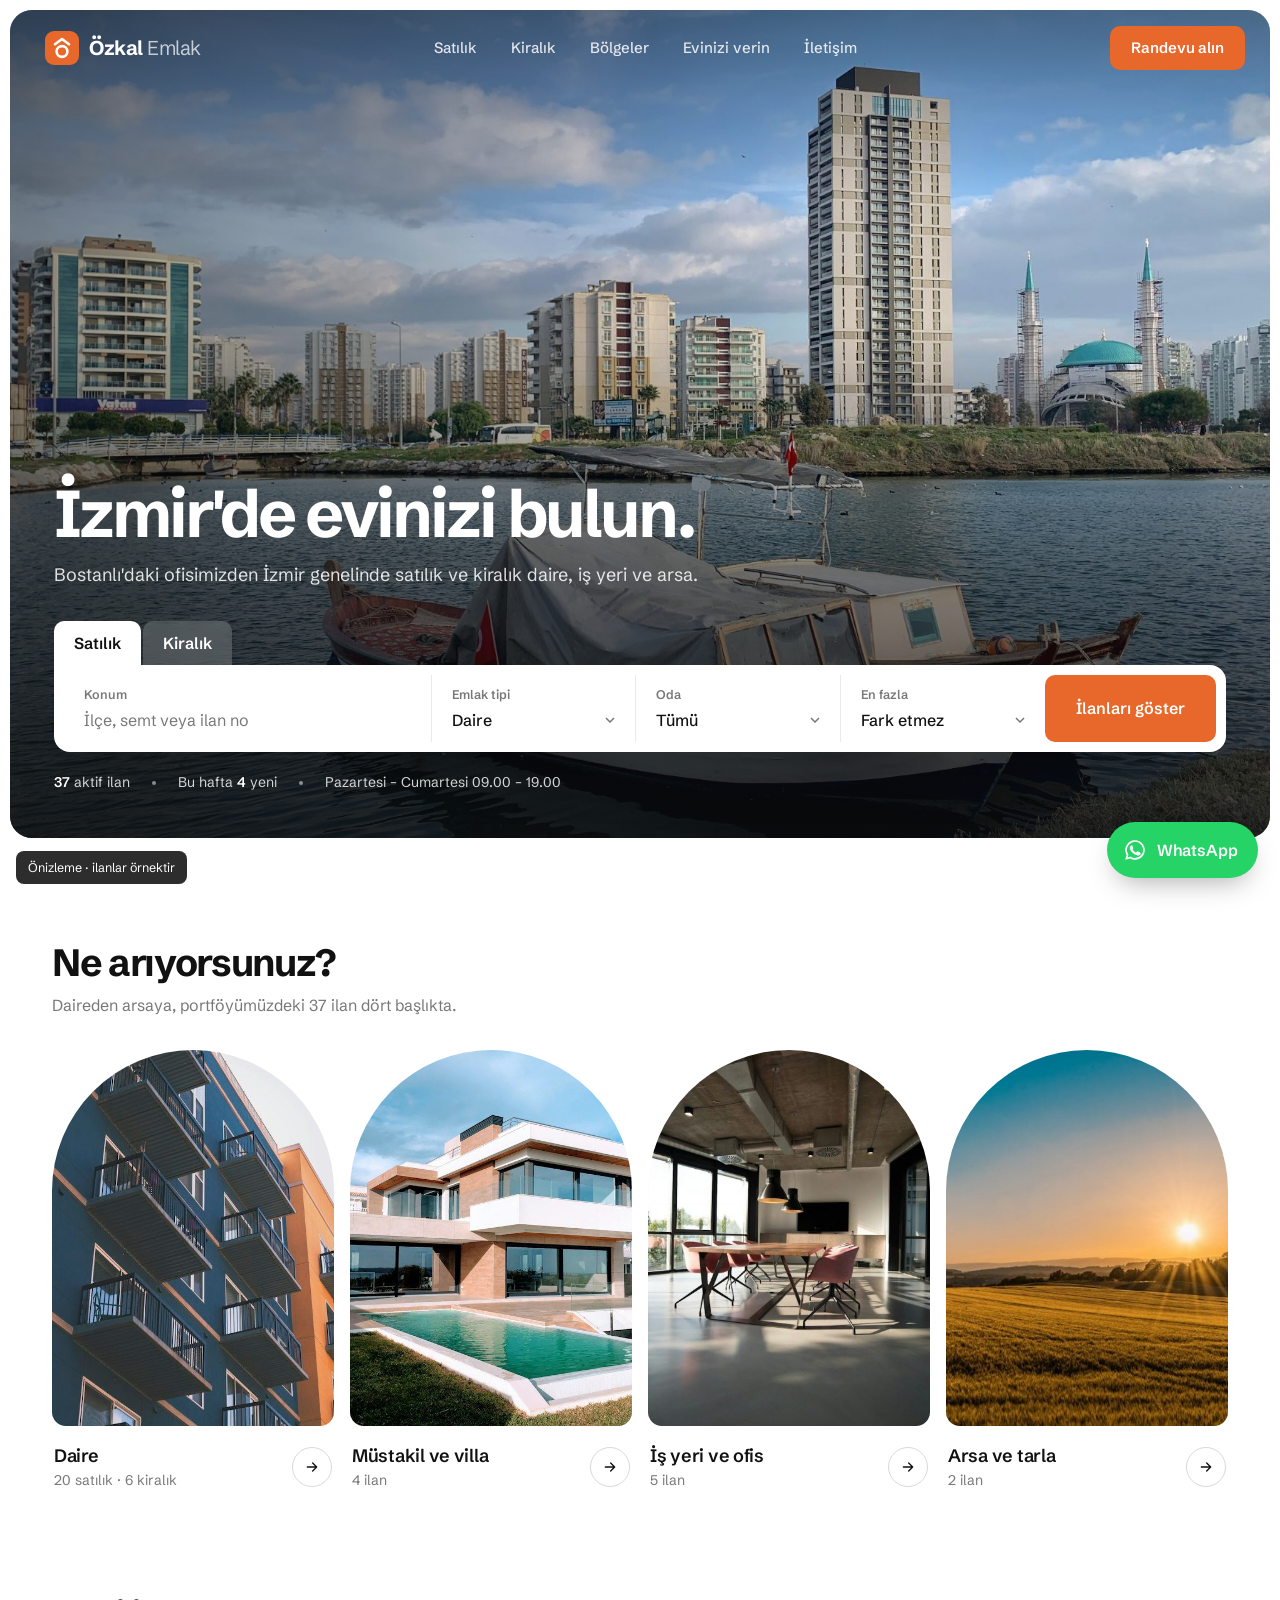
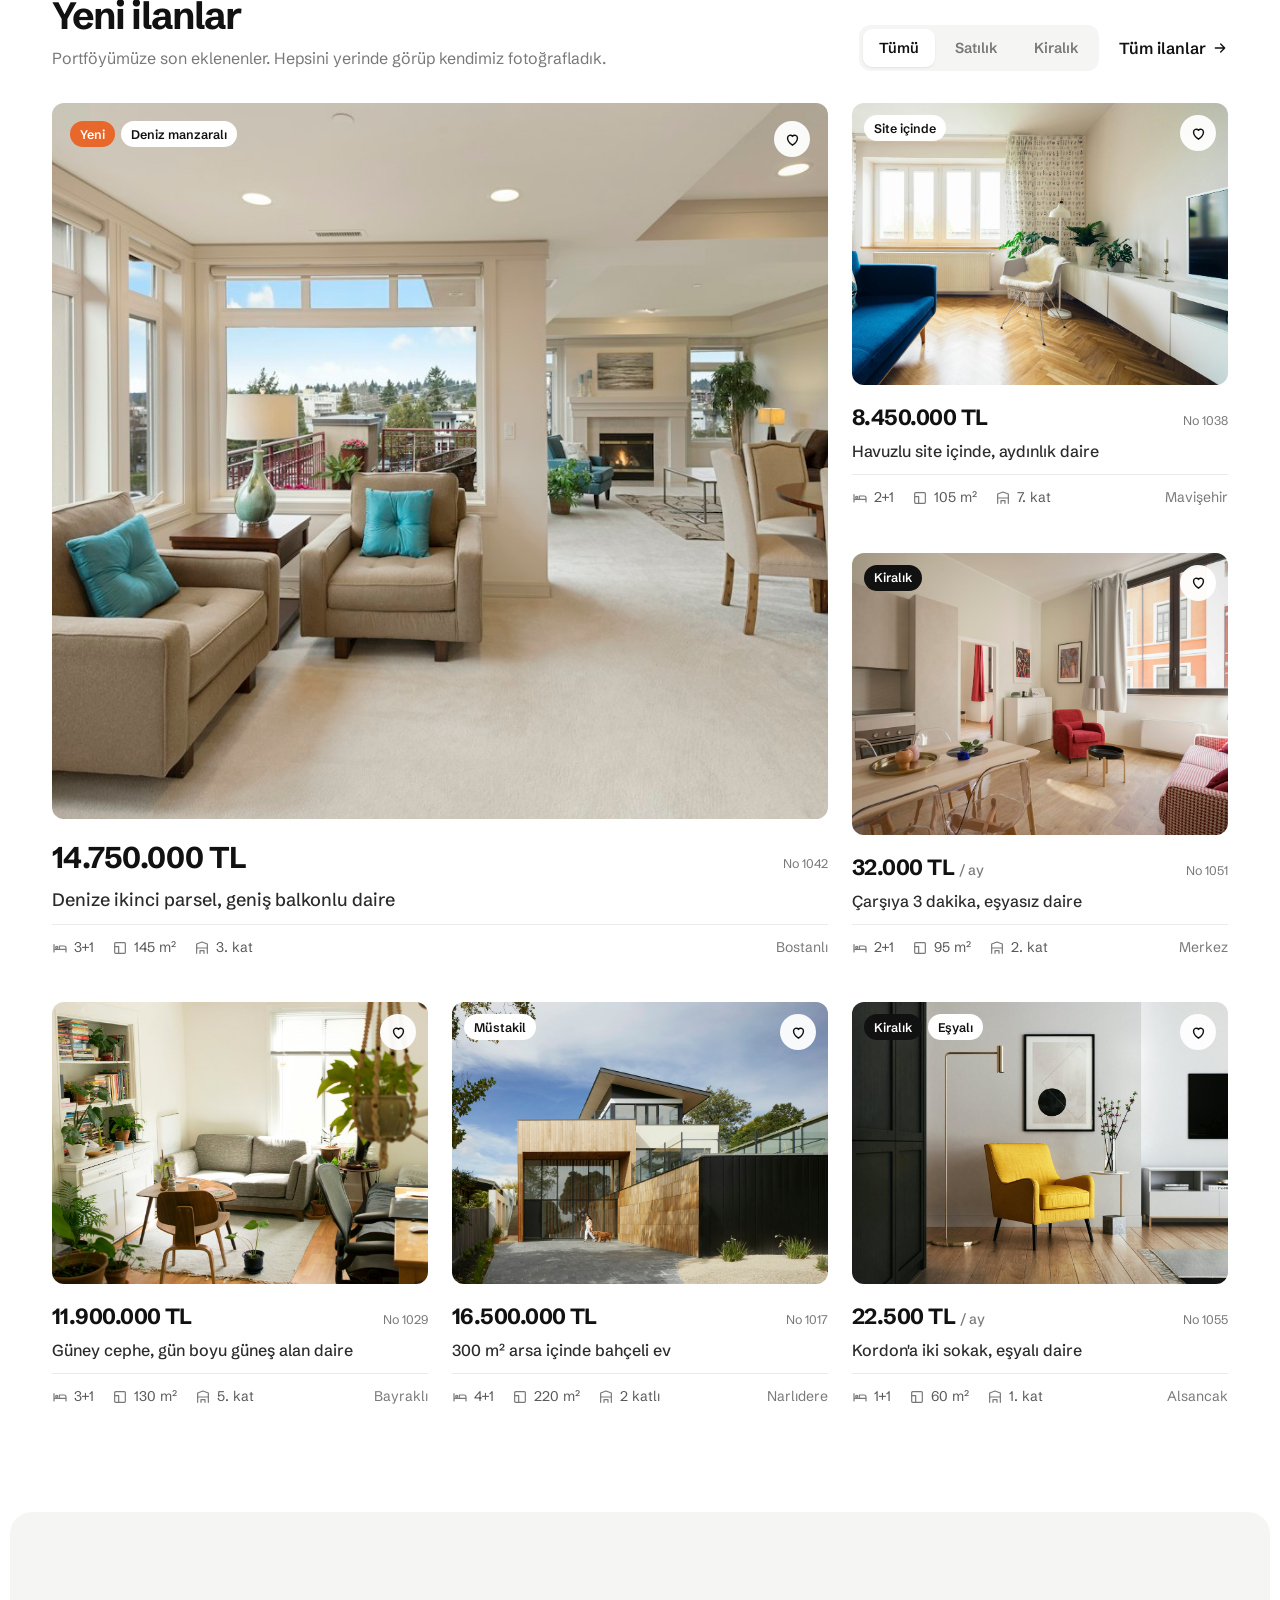
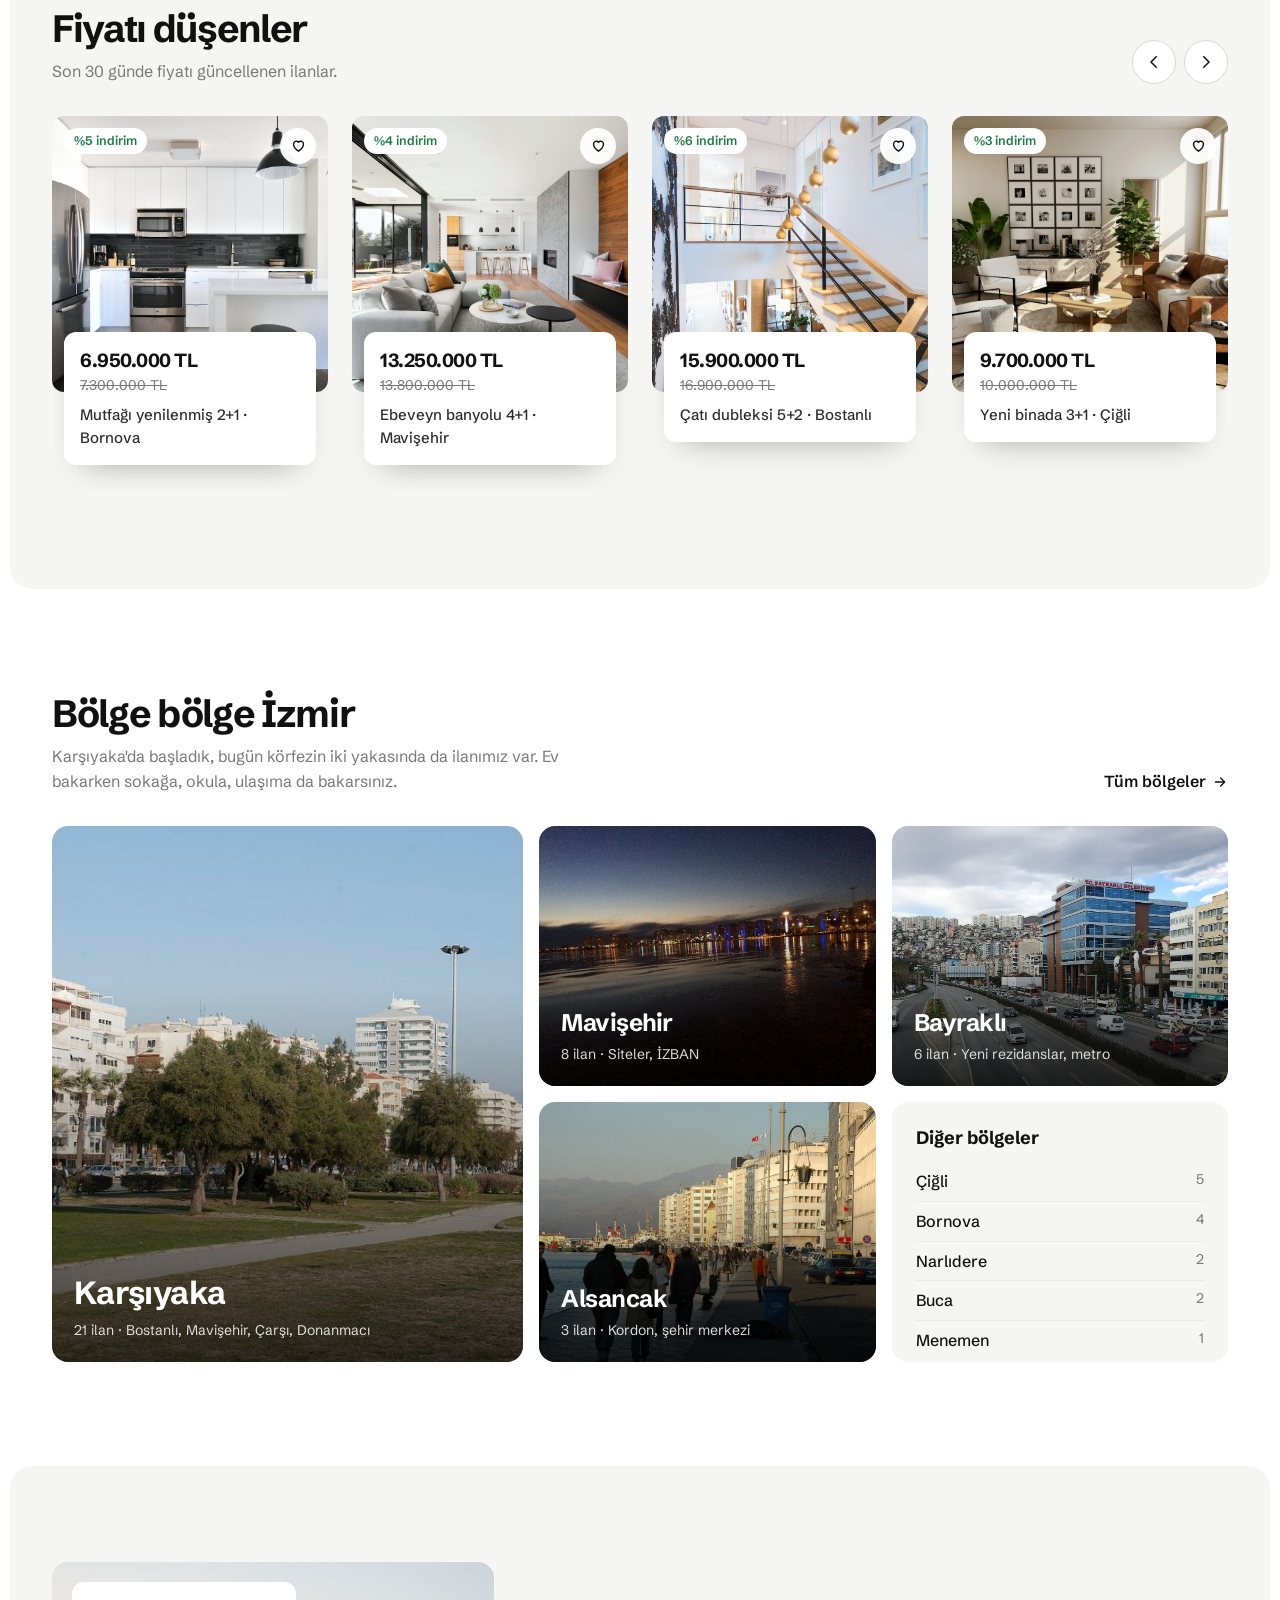
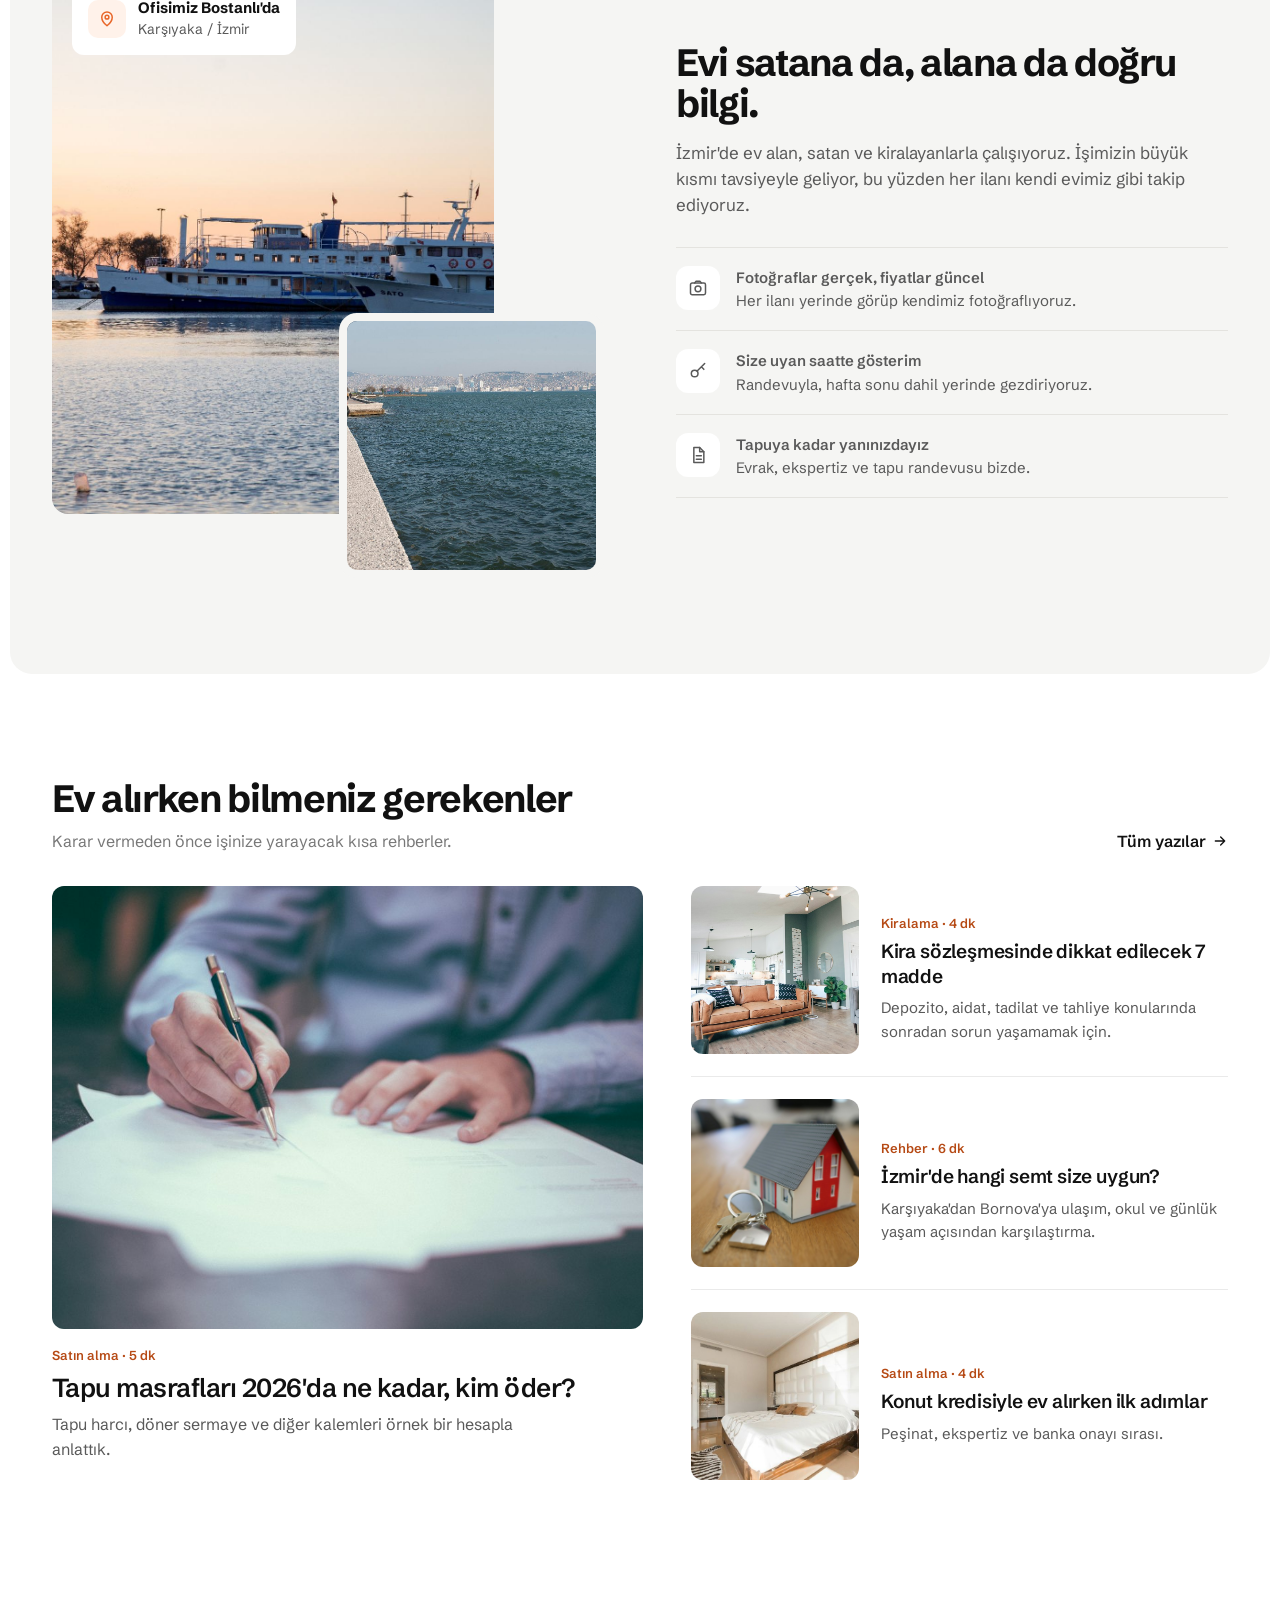
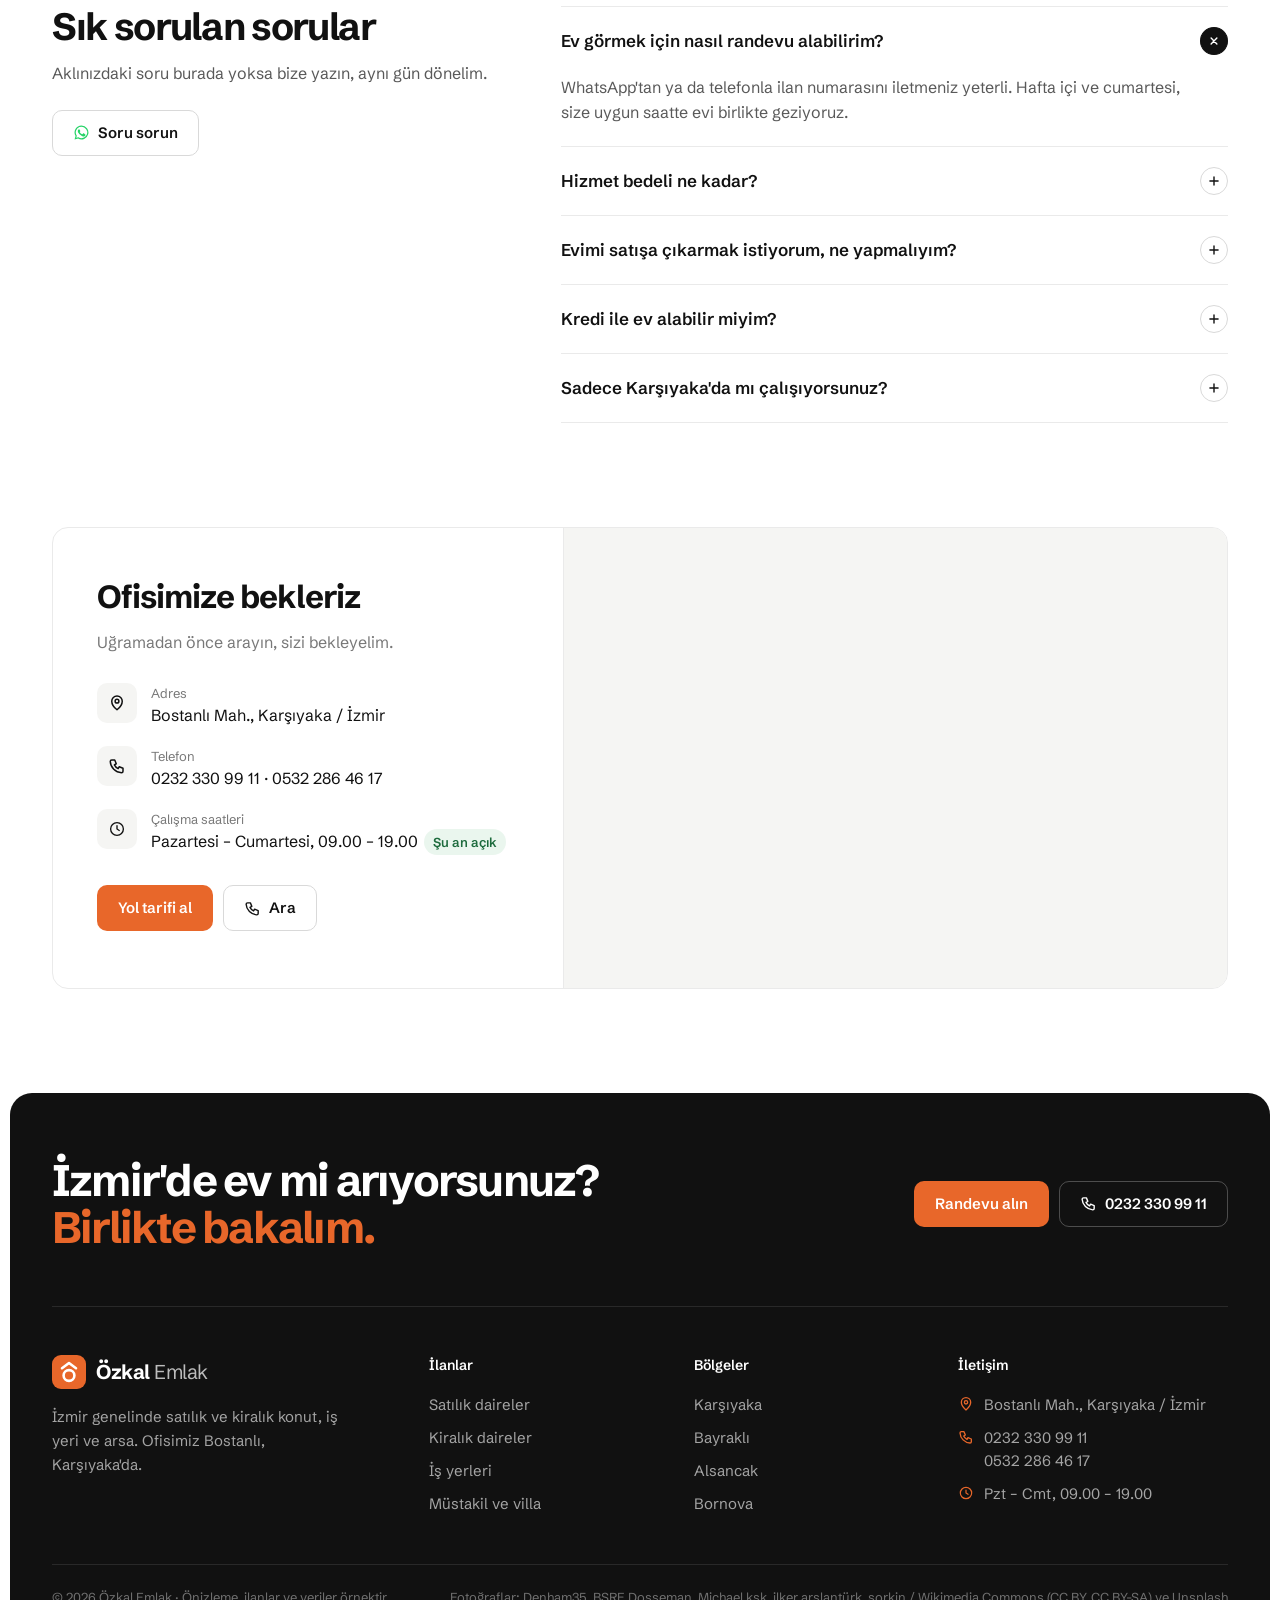
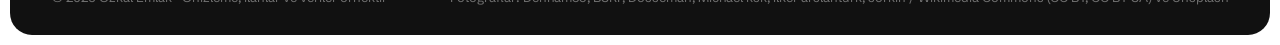
==== commit 6dcd513d: "Özkal demo: kemerli kategoriler, vitrin ilan, binen kartlar, fotoğraf kolajı, rehber düzeni Co-Autho" ====
--- a/demos/ozkalemlak/index.html
+++ b/demos/ozkalemlak/index.html
@@ -107,17 +107,16 @@
 
   /* categories */
   .kats { display: grid; grid-template-columns: repeat(4, minmax(0, 1fr)); gap: 16px; }
-  .kat { display: block; background: var(--g1); border-radius: 18px; padding: 8px; transition: background-color .2s; }
-  .kat:hover { background: #ecebe7; }
-  .kp { display: block; border-radius: 12px; overflow: hidden; aspect-ratio: 4 / 3; background: var(--g2); }
+  .kat { display: block; }
+  .kp { display: block; overflow: hidden; aspect-ratio: 3 / 4; background: var(--g1); border-radius: 50% 50% 14px 14px / 37.5% 37.5% 14px 14px; }
   .kp img { width: 100%; height: 100%; object-fit: cover; transition: transform .8s cubic-bezier(.2,.7,.2,1); }
   .kat:hover .kp img { transform: scale(1.05); }
-  .kb { display: flex; align-items: center; justify-content: space-between; gap: 12px; padding: 14px 8px 8px 10px; }
-  .kb b { display: block; font-size: 17px; font-weight: 600; letter-spacing: -.01em; }
+  .kb { display: flex; align-items: center; justify-content: space-between; gap: 12px; padding: 16px 2px 0; }
+  .kb b { display: block; font-size: 18px; font-weight: 600; letter-spacing: -.015em; }
   .kb small { display: block; font-size: 14px; color: var(--g5); }
-  .ka { flex: none; width: 38px; height: 38px; border-radius: 50%; background: #fff; display: grid; place-items: center; transition: background-color .2s, color .2s; }
+  .ka { flex: none; width: 40px; height: 40px; border-radius: 50%; border: 1px solid var(--g3); display: grid; place-items: center; transition: background-color .2s, border-color .2s, color .2s; }
   .ka .ico { width: 16px; height: 16px; }
-  .kat:hover .ka { background: var(--o); color: #fff; }
+  .kat:hover .ka { background: var(--o); border-color: var(--o); color: #fff; }
 
   /* bands */
   section.band { margin: 104px 10px 0; padding: 96px 0; background: var(--g1); border-radius: 22px; }
@@ -133,6 +132,12 @@
   /* cards */
   .grid { display: grid; grid-template-columns: repeat(3, minmax(0, 1fr)); gap: 44px 24px; }
   .card { position: relative; }
+  .card.feat { grid-column: span 2; grid-row: span 2; display: flex; flex-direction: column; }
+  .card.feat .ph { aspect-ratio: auto; flex: 1; min-height: 420px; }
+  .card.feat .price { font-size: 30px; }
+  .card.feat h3 { font-size: 18px; }
+  .card.feat .tags { left: 18px; top: 18px; }
+  .card.feat .save { right: 18px; top: 18px; }
   .card[hidden] { display: none; }
   .ph { position: relative; display: block; border-radius: 12px; overflow: hidden; aspect-ratio: 4 / 3; background: var(--g1); }
   .ph img { width: 100%; height: 100%; object-fit: cover; transition: transform .8s cubic-bezier(.2,.7,.2,1); }
@@ -163,6 +168,9 @@
   .rail { display: grid; grid-auto-flow: column; grid-auto-columns: calc((100% - 72px) / 4); gap: 24px; overflow-x: auto; scroll-snap-type: x mandatory; scrollbar-width: none; padding-bottom: 4px; }
   .rail::-webkit-scrollbar { display: none; }
   .rail .card { scroll-snap-align: start; }
+  .rail { padding-bottom: 28px; }
+  .rail .card-b { position: relative; margin: -60px 12px 0; background: #fff; border-radius: 12px; padding: 14px 16px 16px; box-shadow: 0 16px 32px -20px rgba(0,0,0,.4); }
+  .rail .card h3 { margin: 6px 0 0; font-size: 15px; }
   .rail .ph { aspect-ratio: 1 / 1; }
   .rail .price { font-size: 19px; }
   .drop { display: inline-flex; align-items: center; gap: 4px; font-size: 13px; font-weight: 600; color: #1d7a45; }
@@ -194,9 +202,12 @@
 
   /* why */
   .why { display: grid; grid-template-columns: minmax(0, 1fr) minmax(0, 1fr); gap: 72px; align-items: center; }
-  .why-photo { position: relative; border-radius: var(--r-lg); overflow: hidden; aspect-ratio: 5 / 4; }
+  .why-media { position: relative; padding-bottom: 64px; }
+  .why-photo { position: relative; width: 80%; border-radius: var(--r-lg); overflow: hidden; aspect-ratio: 4 / 5; }
+  .why-photo2 { position: absolute; right: 0; bottom: 0; z-index: 1; width: 48%; aspect-ratio: 1; border-radius: 18px; overflow: hidden; border: 8px solid var(--g1); }
+  .why-photo2 img { width: 100%; height: 100%; object-fit: cover; object-position: 30% 50%; }
   .why-photo img { width: 100%; height: 100%; object-fit: cover; }
-  .why-badge { position: absolute; left: 20px; bottom: 20px; background: #fff; border-radius: 12px; padding: 14px 16px; display: flex; align-items: center; gap: 12px; font-size: 14px; color: var(--g6); }
+  .why-badge { position: absolute; left: 20px; top: 20px; background: #fff; border-radius: 12px; padding: 14px 16px; display: flex; align-items: center; gap: 12px; font-size: 14px; color: var(--g6); }
   .why-badge b { display: block; color: var(--k); font-size: 15px; }
   .why-badge .pin { width: 38px; height: 38px; border-radius: 10px; background: var(--o-light); color: var(--o); display: grid; place-items: center; }
   .why h2 { margin: 0 0 16px; font-size: 38px; line-height: 1.08; font-weight: 700; letter-spacing: -.035em; }
@@ -209,7 +220,16 @@
   .point span { color: var(--g6); font-size: 15px; }
 
   /* guides */
-  .guides { display: grid; grid-template-columns: repeat(3, minmax(0, 1fr)); gap: 24px; }
+  .guides { display: grid; grid-template-columns: minmax(0, 1.1fr) minmax(0, 1fr); gap: 48px; align-items: start; }
+  .guide.big .gp { aspect-ratio: 4 / 3; }
+  .guide.big h3 { font-size: 26px; line-height: 1.2; letter-spacing: -.02em; margin-top: 8px; }
+  .guide.big p { font-size: 16px; max-width: 520px; }
+  .guide-list { display: grid; }
+  .guide-list .guide { display: grid; grid-template-columns: 168px minmax(0, 1fr); gap: 22px; align-items: center; padding: 22px 0; border-bottom: 1px solid var(--g2); }
+  .guide-list .guide:first-child { padding-top: 0; }
+  .guide-list .guide:last-child { border-bottom: 0; }
+  .guide-list .guide .gp { aspect-ratio: 1; }
+  .guide-list small { margin-top: 0; }
   .guide { display: block; }
   .guide .gp { border-radius: 12px; overflow: hidden; aspect-ratio: 16 / 10; background: var(--g1); }
   .guide img { width: 100%; height: 100%; object-fit: cover; transition: transform .8s cubic-bezier(.2,.7,.2,1); }
@@ -287,9 +307,11 @@
     .ff:nth-last-child(2) { grid-column: 1 / -1; border-bottom: 0; }
     .finder-box .btn { grid-column: 1 / -1; margin-top: 8px; }
     .grid { grid-template-columns: repeat(2, minmax(0, 1fr)); }
+    .card.feat { grid-row: auto; }
+    .card.feat .ph { flex: none; min-height: 0; aspect-ratio: 16 / 9; }
     .rail { grid-auto-columns: calc((100% - 24px) / 2); }
     .why, .faq-wrap { grid-template-columns: minmax(0, 1fr); gap: 40px; }
-    .guides { grid-template-columns: repeat(2, minmax(0, 1fr)); }
+    .guides { grid-template-columns: minmax(0, 1fr); gap: 36px; }
     .contact { grid-template-columns: minmax(0, 1fr); }
     .map { border-left: 0; border-top: 1px solid var(--g2); min-height: 340px; }
     .foot-cta { flex-direction: column; align-items: flex-start; }
@@ -316,9 +338,8 @@
     .finder-box .btn { min-height: 52px; }
     .hero-foot { flex-wrap: wrap; gap: 6px 14px; font-size: 13px; }
     .hero-foot .dot:nth-of-type(4) { display: none; }
-    .kats { grid-template-columns: repeat(2, minmax(0, 1fr)); gap: 10px; }
-    .kat { padding: 6px; border-radius: 14px; }
-    .kb { padding: 10px 4px 4px 6px; }
+    .kats { grid-template-columns: repeat(2, minmax(0, 1fr)); gap: 24px 12px; }
+    .kb { padding: 12px 2px 0; }
     .kb b { font-size: 15px; }
     .kb small { font-size: 13px; }
     .ka { display: none; }
@@ -328,15 +349,22 @@
     .sec-head h2, .why h2, .faq-wrap h2 { font-size: 30px; }
     .list-tools .link-more { display: none; }
     .grid { grid-template-columns: minmax(0, 1fr); gap: 36px; }
+    .card.feat { grid-column: auto; }
+    .card.feat .ph { aspect-ratio: 4 / 3; }
+    .card.feat .price { font-size: 24px; }
     .rail { grid-auto-columns: 78%; gap: 14px; }
     .arrows { display: none; }
     .hoods { grid-template-columns: 1fr 1fr; grid-template-rows: 260px 160px 160px auto; gap: 10px; }
     .hood:first-child { grid-column: 1 / -1; grid-row: auto; }
-    .hood-all { grid-column: 1 / -1; }
+    .hood-all, .hood:nth-child(4) { grid-column: 1 / -1; }
     .hood-t { left: 16px; bottom: 14px; }
     .hood-t b { font-size: 19px; }
     .hood:first-child .hood-t b { font-size: 26px; }
-    .guides { grid-template-columns: minmax(0, 1fr); gap: 32px; }
+    .guides { gap: 28px; }
+    .guide.big h3 { font-size: 21px; }
+    .guide-list .guide { grid-template-columns: 104px minmax(0, 1fr); gap: 16px; padding: 16px 0; }
+    .guide-list h3 { font-size: 16px; }
+    .guide-list p { display: none; }
     summary { font-size: 16px; }
     .contact-info { padding: 28px 20px; }
     .footer { margin: 72px 6px 6px; border-radius: 16px; }
@@ -458,7 +486,7 @@
         </div>
       </div>
       <div class="grid" id="grid">
-        <article class="card" data-t="satilik">
+        <article class="card feat" data-t="satilik">
           <a class="ph" href="#"><img src="img/ilan-bostanli-deniz.jpg" alt="Bostanlı'da deniz manzaralı salon"><span class="tags"><span class="tag o">Yeni</span><span class="tag">Deniz manzaralı</span></span></a>
           <button class="save" type="button" aria-pressed="false" aria-label="Kaydet"><svg class="ico"><use href="#i-heart"/></svg></button>
           <div class="card-b"><div class="card-top"><span class="price">14.750.000 TL</span><span class="ref">No 1042</span></div><h3>Denize ikinci parsel, geniş balkonlu daire</h3><div class="facts"><span><svg class="ico"><use href="#i-bed"/></svg>3+1</span><span><svg class="ico"><use href="#i-area"/></svg>145 m²</span><span><svg class="ico"><use href="#i-floor"/></svg>3. kat</span><span class="where">Bostanlı</span></div></div>
@@ -532,9 +560,12 @@
   <!-- WHY -->
   <section class="block band">
     <div class="wrap why">
+      <div class="why-media">
+      <div class="why-photo2"><img src="img/ofis-sahil.jpg" alt="Karşıyaka sahilinden körfez" loading="lazy"></div>
       <div class="why-photo">
         <img src="img/hero-bostanli-barinak.jpg" alt="Bostanlı Balıkçı Barınağı" loading="lazy">
         <div class="why-badge"><span class="pin"><svg class="ico"><use href="#i-pin"/></svg></span><span><b>Ofisimiz Bostanlı'da</b>Karşıyaka / İzmir</span></div>
+      </div>
       </div>
       <div>
         <h2>Evi satana da, alana da doğru bilgi.</h2>
@@ -553,9 +584,12 @@
     <div class="wrap">
       <div class="sec-head"><div><h2>Ev alırken bilmeniz gerekenler</h2><p>Karar vermeden önce işinize yarayacak kısa rehberler.</p></div><a class="link-more" href="#">Tüm yazılar <svg class="ico"><use href="#i-arrow"/></svg></a></div>
       <div class="guides">
-        <a class="guide" href="#"><div class="gp"><img src="img/blog-evrak.jpg" alt="Sözleşme imzalayan kişi" loading="lazy"></div><small>Satın alma · 5 dk</small><h3>Tapu masrafları 2026'da ne kadar, kim öder?</h3><p>Tapu harcı, döner sermaye ve diğer kalemleri örnek bir hesapla anlattık.</p></a>
-        <a class="guide" href="#"><div class="gp"><img src="img/blog-kira.jpg" alt="Kiralık dairede salon" loading="lazy"></div><small>Kiralama · 4 dk</small><h3>Kira sözleşmesinde dikkat edilecek 7 madde</h3><p>Depozito, aidat, tadilat ve tahliye konularında sonradan sorun yaşamamak için.</p></a>
-        <a class="guide" href="#"><div class="gp"><img src="img/blog-anahtar.jpg" alt="Ev maketi ve anahtar" loading="lazy"></div><small>Rehber · 6 dk</small><h3>İzmir'de hangi semt size uygun?</h3><p>Karşıyaka'dan Bornova'ya ulaşım, okul ve günlük yaşam açısından karşılaştırma.</p></a>
+        <a class="guide big" href="#"><div class="gp"><img src="img/blog-evrak.jpg" alt="Sözleşme imzalayan kişi" loading="lazy"></div><small>Satın alma · 5 dk</small><h3>Tapu masrafları 2026'da ne kadar, kim öder?</h3><p>Tapu harcı, döner sermaye ve diğer kalemleri örnek bir hesapla anlattık.</p></a>
+        <div class="guide-list">
+          <a class="guide" href="#"><div class="gp"><img src="img/blog-kira.jpg" alt="Kiralık dairede salon" loading="lazy"></div><div><small>Kiralama · 4 dk</small><h3>Kira sözleşmesinde dikkat edilecek 7 madde</h3><p>Depozito, aidat, tadilat ve tahliye konularında sonradan sorun yaşamamak için.</p></div></a>
+          <a class="guide" href="#"><div class="gp"><img src="img/blog-anahtar.jpg" alt="Ev maketi ve anahtar" loading="lazy"></div><div><small>Rehber · 6 dk</small><h3>İzmir'de hangi semt size uygun?</h3><p>Karşıyaka'dan Bornova'ya ulaşım, okul ve günlük yaşam açısından karşılaştırma.</p></div></a>
+          <a class="guide" href="#"><div class="gp"><img src="img/blog-kredi.jpg" alt="Aydınlık yatak odası" loading="lazy"></div><div><small>Satın alma · 4 dk</small><h3>Konut kredisiyle ev alırken ilk adımlar</h3><p>Peşinat, ekspertiz ve banka onayı sırası.</p></div></a>
+        </div>
       </div>
     </div>
   </section>
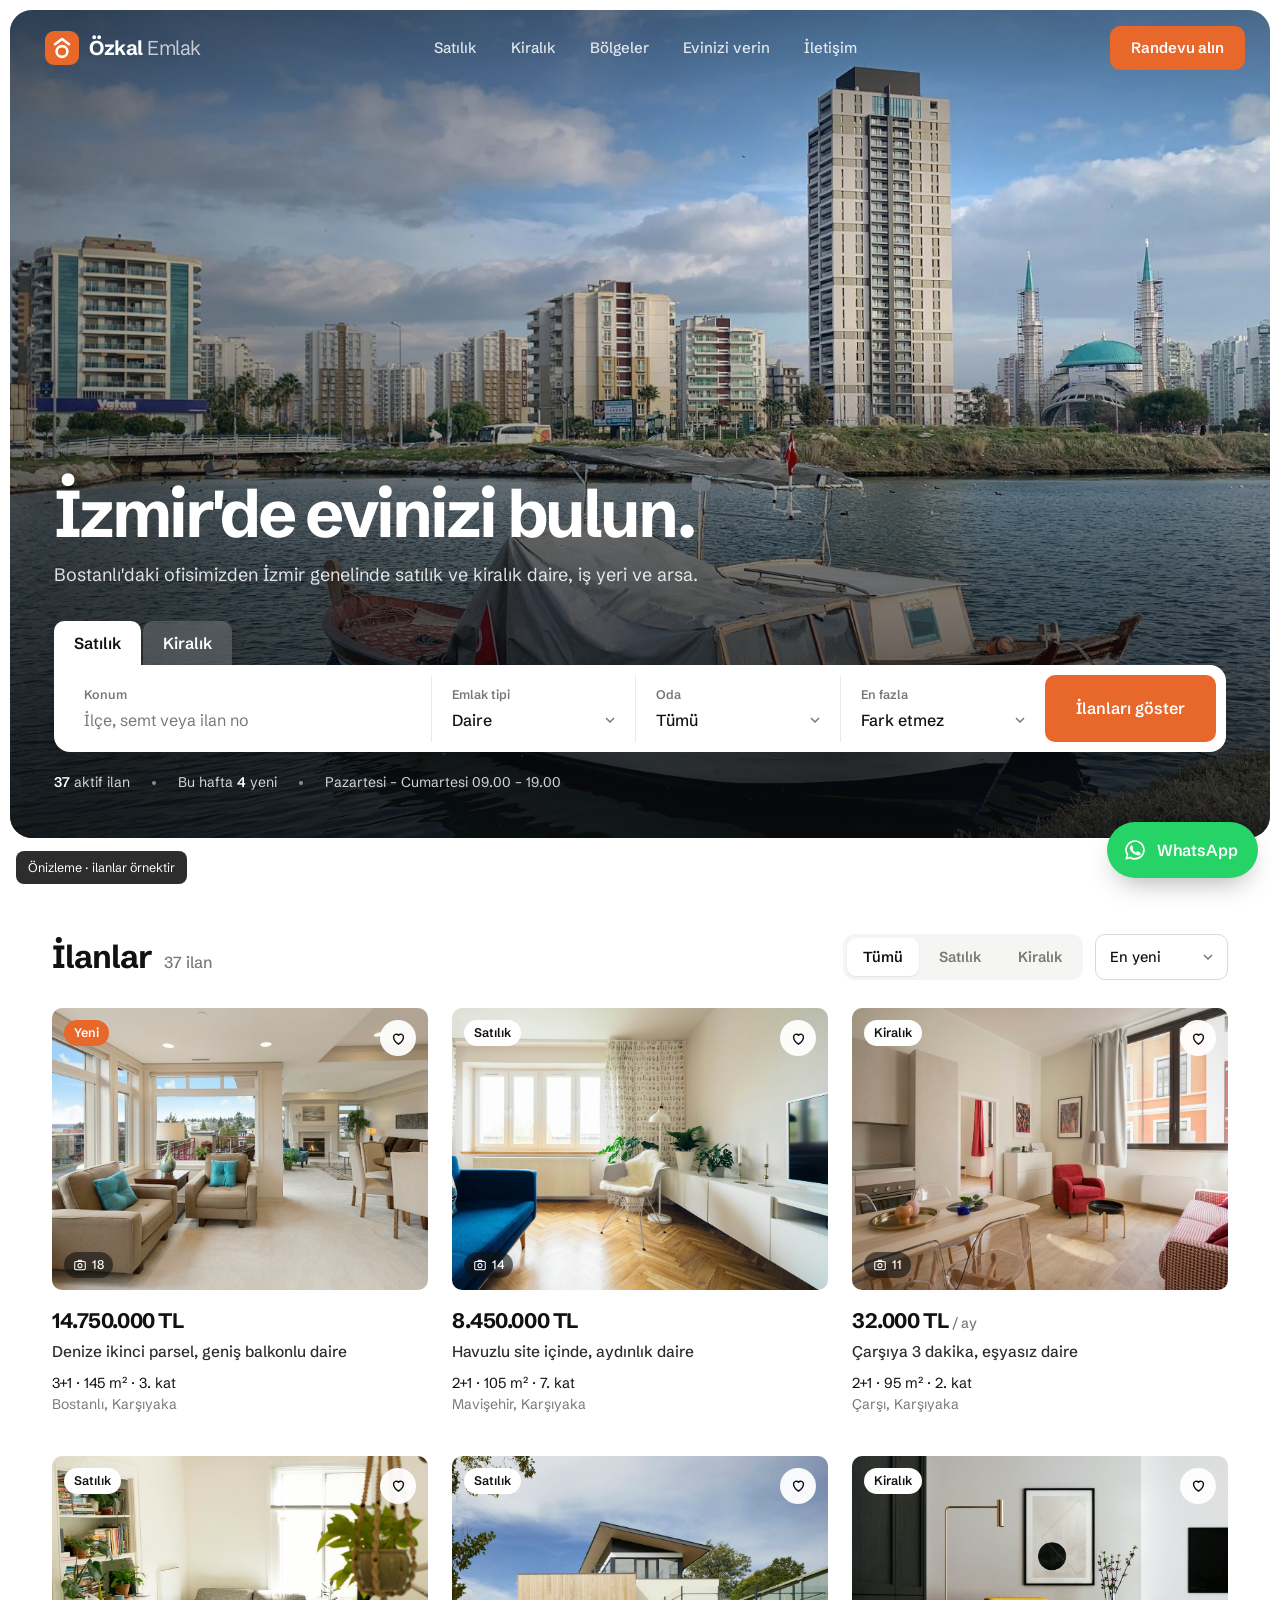
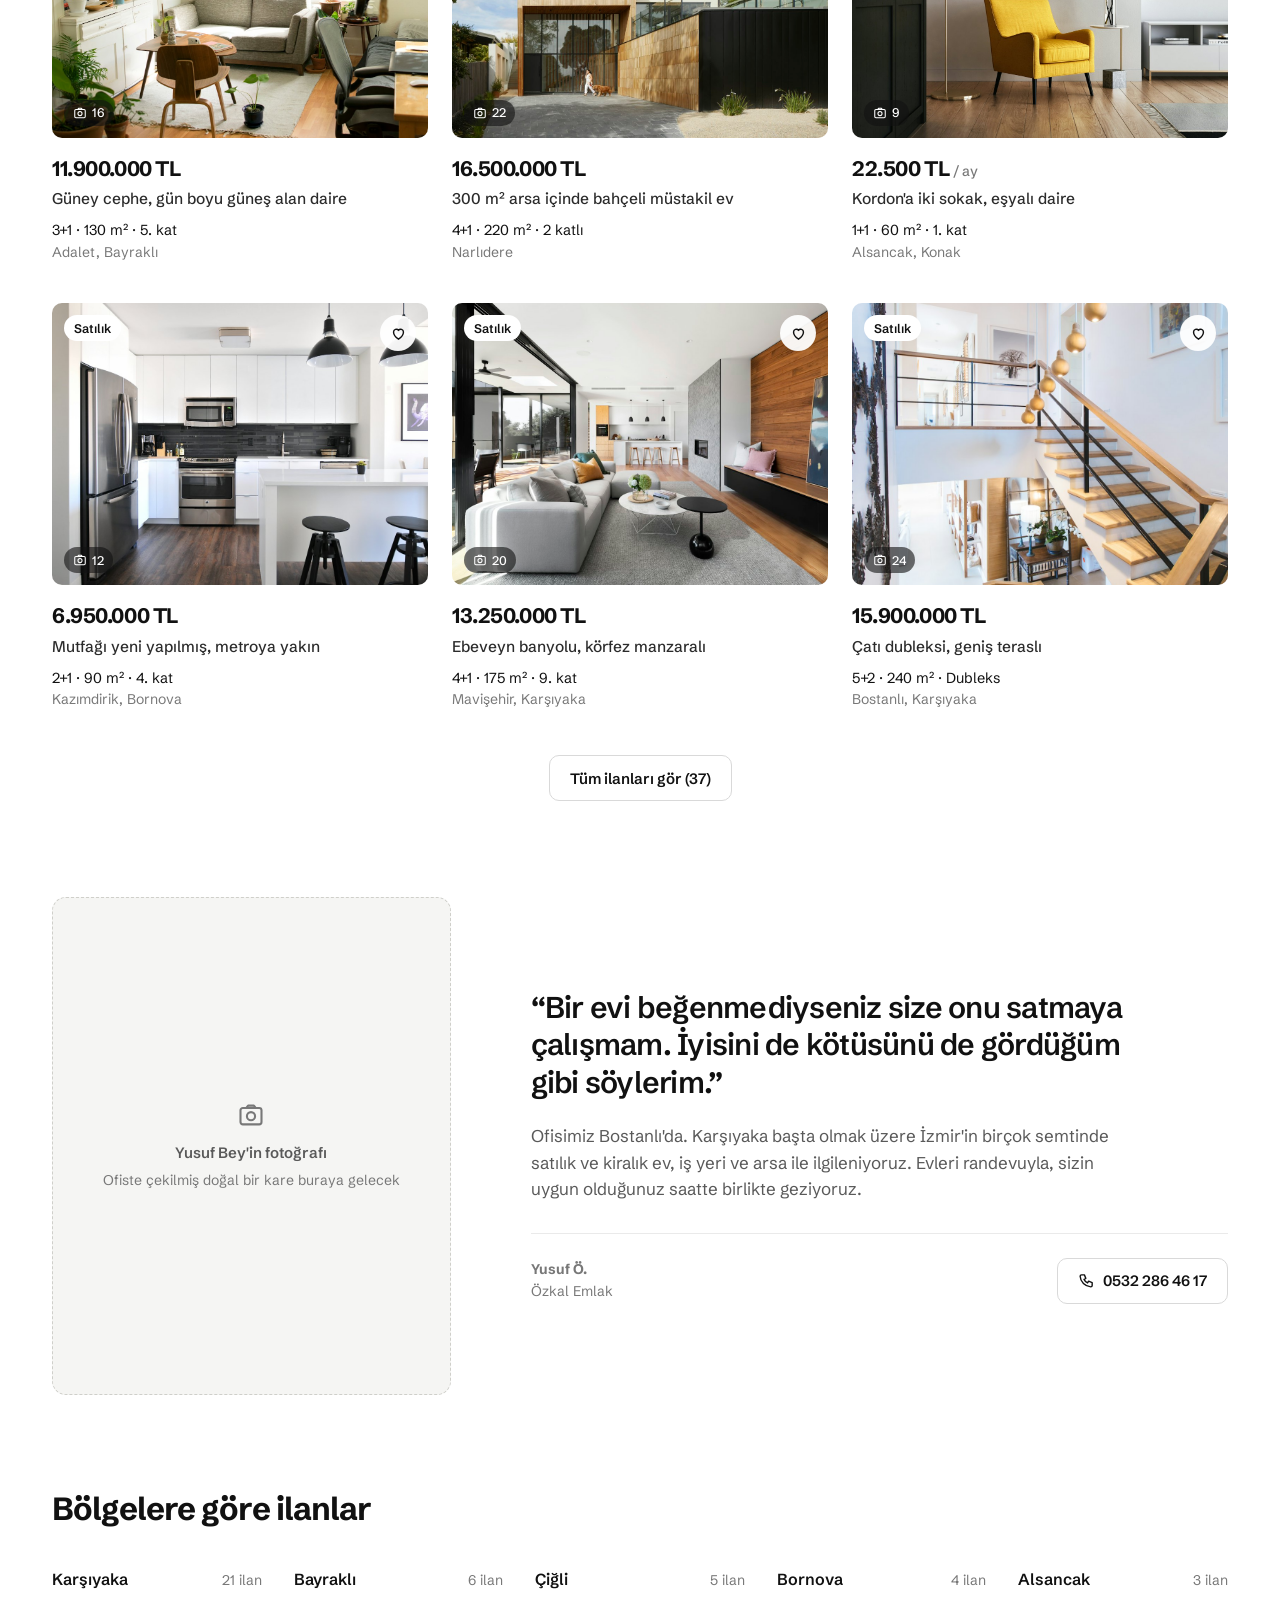
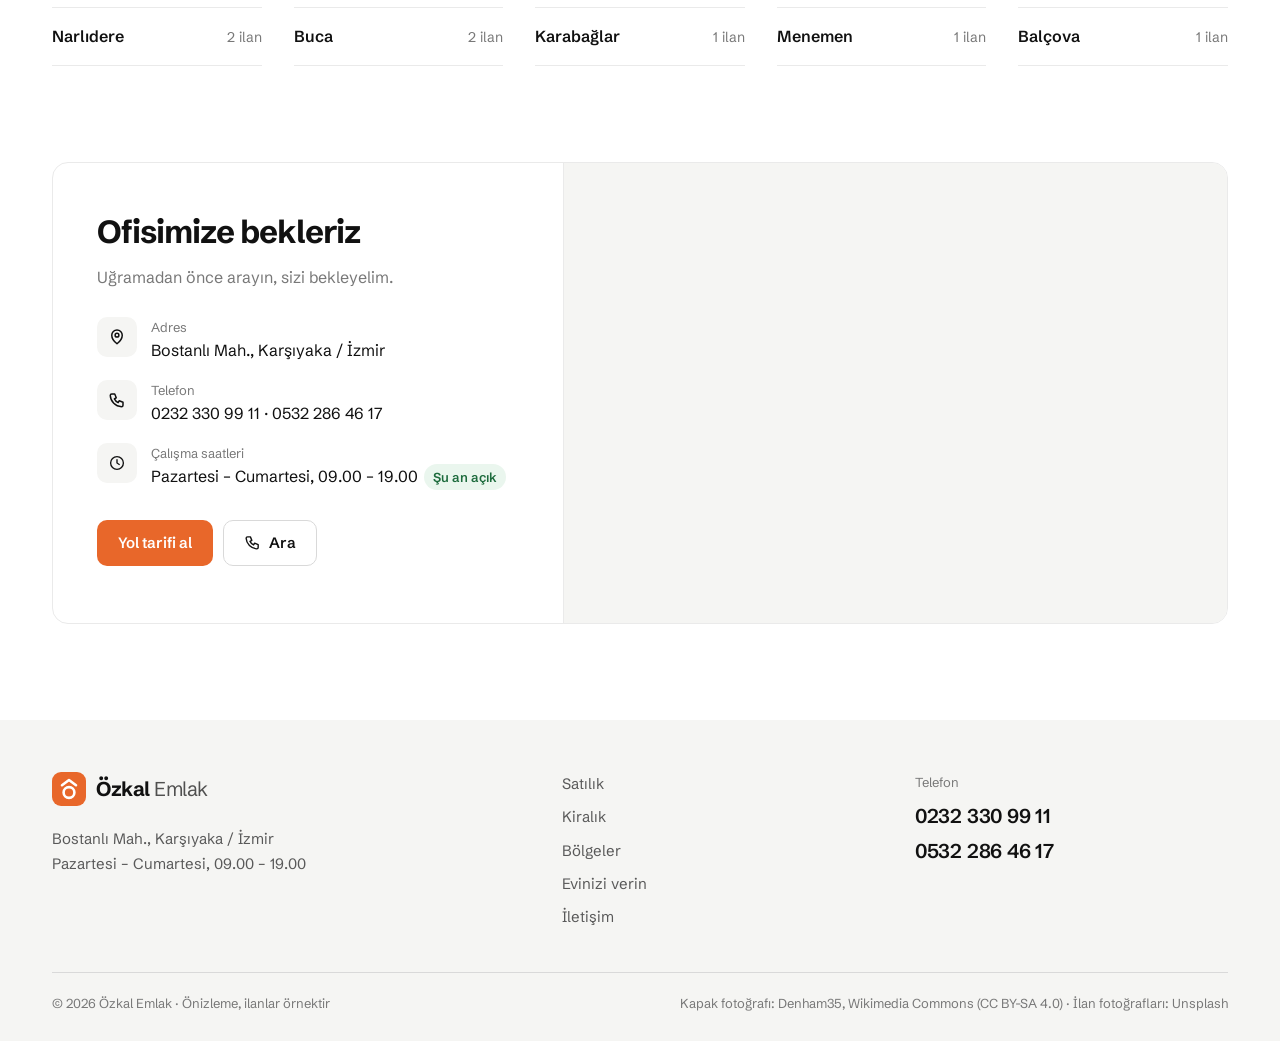
==== commit 6ffd1e4b: "Özkal demo: sade, ilan odaklı ana sayfa Pazarlama bölümleri (kategoriler, fiyatı düşenler, neden biz" ====
--- a/demos/ozkalemlak/index.html
+++ b/demos/ozkalemlak/index.html
@@ -96,160 +96,58 @@
   .hero-foot .dot { width: 4px; height: 4px; border-radius: 50%; background: rgba(255,255,255,.5); }
 
   /* ============ SECTIONS ============ */
-  section.block { padding: 104px 0 0; }
-  .sec-head { display: flex; align-items: flex-end; justify-content: space-between; gap: 24px; margin-bottom: 32px; }
-  .sec-head h2 { margin: 0; font-size: 38px; line-height: 1.08; font-weight: 700; letter-spacing: -.035em; }
-  .sec-head p { margin: 10px 0 0; color: var(--g5); max-width: 560px; }
-  .link-more { display: inline-flex; align-items: center; gap: 6px; font-weight: 600; white-space: nowrap; }
-  .link-more:hover { color: var(--o-text); }
-  .link-more .ico { width: 16px; height: 16px; transition: transform .2s; }
-  .link-more:hover .ico { transform: translateX(3px); }
-
-  /* categories */
-  .kats { display: grid; grid-template-columns: repeat(4, minmax(0, 1fr)); gap: 16px; }
-  .kat { display: block; }
-  .kp { display: block; overflow: hidden; aspect-ratio: 3 / 4; background: var(--g1); border-radius: 50% 50% 14px 14px / 37.5% 37.5% 14px 14px; }
-  .kp img { width: 100%; height: 100%; object-fit: cover; transition: transform .8s cubic-bezier(.2,.7,.2,1); }
-  .kat:hover .kp img { transform: scale(1.05); }
-  .kb { display: flex; align-items: center; justify-content: space-between; gap: 12px; padding: 16px 2px 0; }
-  .kb b { display: block; font-size: 18px; font-weight: 600; letter-spacing: -.015em; }
-  .kb small { display: block; font-size: 14px; color: var(--g5); }
-  .ka { flex: none; width: 40px; height: 40px; border-radius: 50%; border: 1px solid var(--g3); display: grid; place-items: center; transition: background-color .2s, border-color .2s, color .2s; }
-  .ka .ico { width: 16px; height: 16px; }
-  .kat:hover .ka { background: var(--o); border-color: var(--o); color: #fff; }
-
-  /* bands */
-  section.band { margin: 104px 10px 0; padding: 96px 0; background: var(--g1); border-radius: 22px; }
-  .band .point .pi, .band .arrows button { background: #fff; }
-  .band .point, .band .point:last-child { border-color: #e4e3df; }
-
-  /* tabs */
+  section.block { padding: 96px 0 0; }
+  .h { margin: 0; font-size: 32px; line-height: 1.1; font-weight: 700; letter-spacing: -.03em; }
+
+  /* listings */
+  .list-head { display: flex; align-items: center; justify-content: space-between; gap: 16px 24px; flex-wrap: wrap; margin-bottom: 28px; }
+  .list-head .h span { font-size: 16px; font-weight: 500; color: var(--g5); letter-spacing: 0; margin-left: 6px; }
+  .tools { display: flex; align-items: center; gap: 12px; }
   .seg { display: inline-flex; gap: 4px; background: var(--g1); padding: 4px; border-radius: 12px; }
   .seg button { border: 0; background: none; height: 38px; padding: 0 16px; border-radius: 9px; font-weight: 600; font-size: 14.5px; color: var(--g5); }
   .seg button[aria-pressed="true"] { background: #fff; color: var(--k); box-shadow: 0 1px 2px rgba(0,0,0,.08); }
-  .list-tools { display: flex; align-items: center; gap: 20px; }
-
-  /* cards */
-  .grid { display: grid; grid-template-columns: repeat(3, minmax(0, 1fr)); gap: 44px 24px; }
+  .sort select { height: 46px; border: 1px solid var(--g3); border-radius: var(--r); padding: 0 36px 0 14px; font-size: 14.5px; font-weight: 500; background: #fff url("data:image/svg+xml,%3Csvg xmlns='http://www.w3.org/2000/svg' width='10' height='6'%3E%3Cpath d='M1 1l4 4 4-4' fill='none' stroke='%23787878' stroke-width='1.5'/%3E%3C/svg%3E") no-repeat right 14px center; appearance: none; -webkit-appearance: none; cursor: pointer; }
+  .grid { display: grid; grid-template-columns: repeat(3, minmax(0, 1fr)); gap: 40px 24px; }
   .card { position: relative; }
-  .card.feat { grid-column: span 2; grid-row: span 2; display: flex; flex-direction: column; }
-  .card.feat .ph { aspect-ratio: auto; flex: 1; min-height: 420px; }
-  .card.feat .price { font-size: 30px; }
-  .card.feat h3 { font-size: 18px; }
-  .card.feat .tags { left: 18px; top: 18px; }
-  .card.feat .save { right: 18px; top: 18px; }
   .card[hidden] { display: none; }
-  .ph { position: relative; display: block; border-radius: 12px; overflow: hidden; aspect-ratio: 4 / 3; background: var(--g1); }
-  .ph img { width: 100%; height: 100%; object-fit: cover; transition: transform .8s cubic-bezier(.2,.7,.2,1); }
-  .card:hover .ph img { transform: scale(1.04); }
-  .tags { position: absolute; left: 12px; top: 12px; display: flex; gap: 6px; }
-  .tag { height: 26px; padding: 0 10px; border-radius: 999px; background: #fff; font-size: 12.5px; font-weight: 600; display: inline-flex; align-items: center; }
-  .tag.o { background: var(--o); color: #fff; }
-  .tag.k { background: var(--k); color: #fff; }
-  .tag.g { background: #fff; color: #1d7a45; }
+  .ph { position: relative; display: block; aspect-ratio: 4 / 3; border-radius: 10px; overflow: hidden; background: var(--g1); }
+  .ph img { width: 100%; height: 100%; object-fit: cover; transition: transform .6s ease; }
+  .card:hover .ph img { transform: scale(1.03); }
+  .tag { position: absolute; left: 12px; top: 12px; height: 26px; padding: 0 10px; border-radius: 999px; background: #fff; font-size: 12.5px; font-weight: 600; display: inline-flex; align-items: center; }
+  .tag.new { background: var(--o); color: #fff; }
+  .pc { position: absolute; left: 12px; bottom: 12px; display: inline-flex; align-items: center; gap: 5px; height: 26px; padding: 0 9px; border-radius: 999px; background: rgba(17,17,17,.6); color: #fff; font-size: 12.5px; font-weight: 500; }
+  .pc .ico { width: 14px; height: 14px; }
   .save { position: absolute; right: 12px; top: 12px; width: 36px; height: 36px; border-radius: 50%; border: 0; background: rgba(255,255,255,.94); display: grid; place-items: center; color: var(--k); }
   .save .ico { width: 17px; height: 17px; }
   .save[aria-pressed="true"] { color: var(--o); }
   .save[aria-pressed="true"] .ico { fill: currentColor; }
-  .card-b { padding-top: 16px; }
-  .card-top { display: flex; justify-content: space-between; align-items: baseline; gap: 10px; }
-  .price { font-size: 22px; font-weight: 700; letter-spacing: -.025em; }
+  .cb { display: block; padding-top: 14px; }
+  .price { display: block; font-size: 21px; font-weight: 700; letter-spacing: -.02em; }
   .price small { font-size: 14px; font-weight: 500; color: var(--g5); letter-spacing: 0; }
-  .old { font-size: 14px; color: var(--g5); text-decoration: line-through; margin-left: 6px; font-weight: 400; letter-spacing: 0; }
-  .ref { font-size: 12.5px; color: var(--g5); white-space: nowrap; }
-  .card h3 { margin: 4px 0 10px; font-size: 16px; font-weight: 500; color: var(--g8); }
-  .facts { display: flex; gap: 18px; font-size: 14px; color: var(--g6); padding-top: 12px; border-top: 1px solid var(--g2); }
-  .facts span { display: flex; align-items: center; gap: 6px; }
-  .facts .ico { width: 16px; height: 16px; color: var(--g5); }
-  .facts .where { margin-left: auto; color: var(--g5); }
-
-  /* price drops rail */
-  .rail-wrap { position: relative; }
-  .rail { display: grid; grid-auto-flow: column; grid-auto-columns: calc((100% - 72px) / 4); gap: 24px; overflow-x: auto; scroll-snap-type: x mandatory; scrollbar-width: none; padding-bottom: 4px; }
-  .rail::-webkit-scrollbar { display: none; }
-  .rail .card { scroll-snap-align: start; }
-  .rail { padding-bottom: 28px; }
-  .rail .card-b { position: relative; margin: -60px 12px 0; background: #fff; border-radius: 12px; padding: 14px 16px 16px; box-shadow: 0 16px 32px -20px rgba(0,0,0,.4); }
-  .rail .card h3 { margin: 6px 0 0; font-size: 15px; }
-  .rail .ph { aspect-ratio: 1 / 1; }
-  .rail .price { font-size: 19px; }
-  .drop { display: inline-flex; align-items: center; gap: 4px; font-size: 13px; font-weight: 600; color: #1d7a45; }
-  .arrows { display: flex; gap: 8px; }
-  .arrows button { width: 44px; height: 44px; border-radius: 50%; border: 1px solid var(--g3); background: #fff; display: grid; place-items: center; }
-  .arrows button:hover { border-color: var(--k); }
-  .arrows .ico { width: 18px; height: 18px; }
-
-  /* neighborhoods */
-  .hoods { display: grid; grid-template-columns: 1.4fr 1fr 1fr; grid-template-rows: 260px 260px; gap: 16px; }
-  .hood { position: relative; display: block; border-radius: var(--r-lg); overflow: hidden; background: var(--g1); }
-  .hood:first-child { grid-row: span 2; }
-  .hood img { width: 100%; height: 100%; object-fit: cover; transition: transform .8s cubic-bezier(.2,.7,.2,1); }
-  .hood:hover img { transform: scale(1.04); }
-  .hood::after { content: ""; position: absolute; inset: 0; background: linear-gradient(0deg, rgba(0,0,0,.72) 0%, rgba(0,0,0,.25) 45%, rgba(0,0,0,0) 70%); }
-  .hood-t { position: absolute; left: 22px; right: 22px; bottom: 20px; z-index: 1; color: #fff; }
-  .hood-t b { display: block; font-size: 24px; font-weight: 700; letter-spacing: -.02em; }
-  .hood-t span { font-size: 14px; color: rgba(255,255,255,.85); }
-  .hood:first-child .hood-t b { font-size: 32px; }
-  .hood-all { background: var(--g1); padding: 22px 24px; display: flex; flex-direction: column; }
-  .hood-all::after { display: none; }
-  .hood-all b { font-size: 18px; font-weight: 700; margin-bottom: 10px; }
-  .hood-all ul { list-style: none; margin: 0; padding: 0; }
-  .hood-all a { display: flex; justify-content: space-between; padding: 7px 0; border-bottom: 1px solid var(--g2); font-weight: 500; }
-  .hood-all li:last-child a { border-bottom: 0; }
-  .hood-all a:hover { color: var(--o-text); }
-  .hood-all span { color: var(--g5); font-weight: 400; font-size: 14px; }
-
-
-  /* why */
-  .why { display: grid; grid-template-columns: minmax(0, 1fr) minmax(0, 1fr); gap: 72px; align-items: center; }
-  .why-media { position: relative; padding-bottom: 64px; }
-  .why-photo { position: relative; width: 80%; border-radius: var(--r-lg); overflow: hidden; aspect-ratio: 4 / 5; }
-  .why-photo2 { position: absolute; right: 0; bottom: 0; z-index: 1; width: 48%; aspect-ratio: 1; border-radius: 18px; overflow: hidden; border: 8px solid var(--g1); }
-  .why-photo2 img { width: 100%; height: 100%; object-fit: cover; object-position: 30% 50%; }
-  .why-photo img { width: 100%; height: 100%; object-fit: cover; }
-  .why-badge { position: absolute; left: 20px; top: 20px; background: #fff; border-radius: 12px; padding: 14px 16px; display: flex; align-items: center; gap: 12px; font-size: 14px; color: var(--g6); }
-  .why-badge b { display: block; color: var(--k); font-size: 15px; }
-  .why-badge .pin { width: 38px; height: 38px; border-radius: 10px; background: var(--o-light); color: var(--o); display: grid; place-items: center; }
-  .why h2 { margin: 0 0 16px; font-size: 38px; line-height: 1.08; font-weight: 700; letter-spacing: -.035em; }
-  .why > div > p { margin: 0 0 28px; color: var(--g6); font-size: 17px; }
-  .point { display: grid; grid-template-columns: 44px 1fr; gap: 16px; padding: 18px 0; border-top: 1px solid var(--g2); }
-  .point:last-child { border-bottom: 1px solid var(--g2); }
-  .point .pi { width: 44px; height: 44px; border-radius: 12px; background: var(--g1); display: grid; place-items: center; }
-  .point .pi .ico { width: 20px; height: 20px; }
-  .point b { display: block; font-weight: 600; }
-  .point span { color: var(--g6); font-size: 15px; }
-
-  /* guides */
-  .guides { display: grid; grid-template-columns: minmax(0, 1.1fr) minmax(0, 1fr); gap: 48px; align-items: start; }
-  .guide.big .gp { aspect-ratio: 4 / 3; }
-  .guide.big h3 { font-size: 26px; line-height: 1.2; letter-spacing: -.02em; margin-top: 8px; }
-  .guide.big p { font-size: 16px; max-width: 520px; }
-  .guide-list { display: grid; }
-  .guide-list .guide { display: grid; grid-template-columns: 168px minmax(0, 1fr); gap: 22px; align-items: center; padding: 22px 0; border-bottom: 1px solid var(--g2); }
-  .guide-list .guide:first-child { padding-top: 0; }
-  .guide-list .guide:last-child { border-bottom: 0; }
-  .guide-list .guide .gp { aspect-ratio: 1; }
-  .guide-list small { margin-top: 0; }
-  .guide { display: block; }
-  .guide .gp { border-radius: 12px; overflow: hidden; aspect-ratio: 16 / 10; background: var(--g1); }
-  .guide img { width: 100%; height: 100%; object-fit: cover; transition: transform .8s cubic-bezier(.2,.7,.2,1); }
-  .guide:hover img { transform: scale(1.04); }
-  .guide small { display: block; margin-top: 16px; font-size: 13px; color: var(--o-text); font-weight: 600; }
-  .guide h3 { margin: 6px 0 8px; font-size: 19px; line-height: 1.3; font-weight: 600; letter-spacing: -.01em; }
-  .guide p { margin: 0; color: var(--g6); font-size: 15px; }
-
-  /* faq */
-  .faq-wrap { display: grid; grid-template-columns: minmax(0, .8fr) minmax(0, 1.2fr); gap: 64px; }
-  .faq-wrap h2 { margin: 0 0 14px; font-size: 38px; line-height: 1.08; font-weight: 700; letter-spacing: -.035em; }
-  .faq-wrap > div > p { margin: 0 0 24px; color: var(--g6); }
-  details { border-bottom: 1px solid var(--g2); }
-  details:first-child { border-top: 1px solid var(--g2); }
-  summary { list-style: none; cursor: pointer; display: flex; justify-content: space-between; align-items: center; gap: 16px; padding: 20px 0; font-size: 17px; font-weight: 600; }
-  summary::-webkit-details-marker { display: none; }
-  summary .pm { width: 28px; height: 28px; border-radius: 50%; border: 1px solid var(--g3); display: grid; place-items: center; flex: none; transition: transform .2s, background-color .2s; }
-  summary .pm .ico { width: 14px; height: 14px; }
-  details[open] summary .pm { transform: rotate(45deg); background: var(--k); color: #fff; border-color: var(--k); }
-  details p { margin: 0 0 22px; color: var(--g6); max-width: 620px; }
+  .cb h3 { margin: 3px 0 8px; font-size: 15.5px; font-weight: 500; color: var(--g8); white-space: nowrap; overflow: hidden; text-overflow: ellipsis; }
+  .spec { display: block; font-size: 14.5px; }
+  .loc { display: block; font-size: 14px; color: var(--g5); }
+  .card:hover h3 { color: var(--o-text); }
+  .more { display: flex; justify-content: center; margin-top: 44px; }
+
+  /* about */
+  .about { display: grid; grid-template-columns: minmax(0, 4fr) minmax(0, 7fr); gap: 80px; align-items: center; }
+  .about-ph { aspect-ratio: 4 / 5; border-radius: 14px; background: var(--g1); border: 1px dashed #cfcfca; display: grid; place-content: center; justify-items: center; gap: 6px; padding: 24px; text-align: center; color: var(--g5); font-size: 14px; }
+  .about-ph .ico { width: 28px; height: 28px; margin-bottom: 6px; }
+  .about-ph b { color: var(--g6); font-weight: 600; font-size: 15px; }
+  .about .quote { margin: 0 0 22px; max-width: 640px; color: var(--k); font-size: 30px; line-height: 1.25; font-weight: 600; letter-spacing: -.025em; }
+  .about p { margin: 0 0 30px; max-width: 580px; color: var(--g6); font-size: 17px; }
+  .sign { display: flex; align-items: center; gap: 16px; flex-wrap: wrap; padding-top: 24px; border-top: 1px solid var(--g2); }
+  .sign b { display: block; }
+  .sign span { font-size: 14px; color: var(--g5); }
+  .sign .btn { margin-left: auto; }
+
+  /* areas */
+  .areas { list-style: none; margin: 24px 0 0; padding: 0; display: grid; grid-template-columns: repeat(5, minmax(0, 1fr)); column-gap: 32px; }
+  .areas a { display: flex; justify-content: space-between; align-items: baseline; gap: 10px; padding: 16px 0; border-bottom: 1px solid var(--g2); }
+  .areas b { font-weight: 600; }
+  .areas span { font-size: 14px; color: var(--g5); }
+  .areas a:hover b { color: var(--o-text); }
 
   /* contact */
   .contact { display: grid; grid-template-columns: minmax(0, 1fr) minmax(0, 1.3fr); border: 1px solid var(--g2); border-radius: var(--r-lg); overflow: hidden; }
@@ -267,23 +165,16 @@
   .map iframe { width: 100%; height: 100%; border: 0; display: block; }
 
   /* ============ FOOTER ============ */
-  .footer { margin: 104px 10px 10px; background: var(--k); color: rgba(255,255,255,.62); border-radius: 22px; overflow: hidden; }
-  .foot-cta { display: flex; align-items: center; justify-content: space-between; gap: 32px; padding: 64px 0 56px; border-bottom: 1px solid rgba(255,255,255,.1); }
-  .foot-cta h2 { margin: 0; color: #fff; font-size: 44px; line-height: 1.05; font-weight: 700; letter-spacing: -.04em; max-width: 640px; }
-  .foot-cta h2 span { color: var(--o); }
-  .foot-cta .acts { display: flex; gap: 10px; flex-wrap: wrap; }
-  .foot-cta .btn-dark { border-color: rgba(255,255,255,.25); color: #fff; }
-  .foot-cta .btn-dark:hover { border-color: #fff; }
-  .foot-grid { display: grid; grid-template-columns: 1.5fr 1fr 1fr 1.2fr; gap: 40px; padding: 48px 0; font-size: 15px; }
-  .footer .logo { color: #fff; margin-bottom: 16px; }
-  .footer p { margin: 0; max-width: 300px; line-height: 1.6; }
-  .footer h4 { margin: 0 0 16px; color: #fff; font-size: 14px; font-weight: 600; }
-  .footer ul { list-style: none; margin: 0; padding: 0; display: grid; gap: 10px; }
-  .footer a:hover { color: #fff; }
-  .foot-contact li { display: flex; gap: 10px; align-items: flex-start; }
-  .foot-contact .ico { width: 16px; height: 16px; margin-top: 3px; color: var(--o); }
-  .foot-bottom { display: flex; justify-content: space-between; gap: 12px 32px; flex-wrap: wrap; padding: 22px 0 28px; border-top: 1px solid rgba(255,255,255,.1); font-size: 13px; color: rgba(255,255,255,.4); }
-  .foot-bottom a:hover { color: #fff; }
+  .foot { margin-top: 96px; background: var(--g1); }
+  .foot-top { display: grid; grid-template-columns: 1.5fr 1fr 1fr; gap: 40px; padding: 52px 0 44px; }
+  .foot p { margin: 14px 0 0; color: var(--g6); font-size: 15px; line-height: 1.65; }
+  .foot nav { display: grid; gap: 10px; align-content: start; font-size: 15px; color: var(--g6); }
+  .foot nav a:hover { color: var(--k); }
+  .foot-tel { display: grid; gap: 4px; align-content: start; justify-items: start; }
+  .foot-tel small { font-size: 13px; color: var(--g5); margin-bottom: 4px; }
+  .foot-tel a { font-size: 20px; font-weight: 600; letter-spacing: -.01em; }
+  .foot-tel a:hover { color: var(--o-text); }
+  .foot-bottom { display: flex; justify-content: space-between; flex-wrap: wrap; gap: 8px 24px; padding: 20px 0 28px; border-top: 1px solid var(--g3); font-size: 13px; color: var(--g5); }
 
   /* whatsapp float */
   .wa-float { position: fixed; right: 22px; bottom: 22px; z-index: 60; display: flex; align-items: center; gap: 10px; height: 56px; padding: 0 20px 0 16px; border-radius: 999px; background: var(--wa); color: #fff; font-weight: 600; box-shadow: 0 12px 28px -10px rgba(0,0,0,.35); transition: transform .2s; }
@@ -306,16 +197,13 @@
     .ff:nth-child(3) { border-right: 0; }
     .ff:nth-last-child(2) { grid-column: 1 / -1; border-bottom: 0; }
     .finder-box .btn { grid-column: 1 / -1; margin-top: 8px; }
-    .grid { grid-template-columns: repeat(2, minmax(0, 1fr)); }
-    .card.feat { grid-row: auto; }
-    .card.feat .ph { flex: none; min-height: 0; aspect-ratio: 16 / 9; }
-    .rail { grid-auto-columns: calc((100% - 24px) / 2); }
-    .why, .faq-wrap { grid-template-columns: minmax(0, 1fr); gap: 40px; }
-    .guides { grid-template-columns: minmax(0, 1fr); gap: 36px; }
     .contact { grid-template-columns: minmax(0, 1fr); }
     .map { border-left: 0; border-top: 1px solid var(--g2); min-height: 340px; }
-    .foot-cta { flex-direction: column; align-items: flex-start; }
-    .foot-grid { grid-template-columns: 1fr 1fr; }
+    .grid { grid-template-columns: repeat(2, minmax(0, 1fr)); }
+    .about { grid-template-columns: minmax(0, 1fr); gap: 40px; }
+    .about-ph { aspect-ratio: 16 / 9; }
+    .areas { grid-template-columns: repeat(3, minmax(0, 1fr)); }
+    .foot-top { grid-template-columns: 1fr 1fr; }
   }
   @media (max-width: 720px) {
     :root { --gut: 18px; }
@@ -338,43 +226,25 @@
     .finder-box .btn { min-height: 52px; }
     .hero-foot { flex-wrap: wrap; gap: 6px 14px; font-size: 13px; }
     .hero-foot .dot:nth-of-type(4) { display: none; }
-    .kats { grid-template-columns: repeat(2, minmax(0, 1fr)); gap: 24px 12px; }
-    .kb { padding: 12px 2px 0; }
-    .kb b { font-size: 15px; }
-    .kb small { font-size: 13px; }
-    .ka { display: none; }
-    section.band { margin: 72px 6px 0; padding: 64px 0; border-radius: 16px; }
     section.block { padding-top: 72px; }
-    .sec-head { flex-direction: column; align-items: flex-start; gap: 16px; }
-    .sec-head h2, .why h2, .faq-wrap h2 { font-size: 30px; }
-    .list-tools .link-more { display: none; }
-    .grid { grid-template-columns: minmax(0, 1fr); gap: 36px; }
-    .card.feat { grid-column: auto; }
-    .card.feat .ph { aspect-ratio: 4 / 3; }
-    .card.feat .price { font-size: 24px; }
-    .rail { grid-auto-columns: 78%; gap: 14px; }
-    .arrows { display: none; }
-    .hoods { grid-template-columns: 1fr 1fr; grid-template-rows: 260px 160px 160px auto; gap: 10px; }
-    .hood:first-child { grid-column: 1 / -1; grid-row: auto; }
-    .hood-all, .hood:nth-child(4) { grid-column: 1 / -1; }
-    .hood-t { left: 16px; bottom: 14px; }
-    .hood-t b { font-size: 19px; }
-    .hood:first-child .hood-t b { font-size: 26px; }
-    .guides { gap: 28px; }
-    .guide.big h3 { font-size: 21px; }
-    .guide-list .guide { grid-template-columns: 104px minmax(0, 1fr); gap: 16px; padding: 16px 0; }
-    .guide-list h3 { font-size: 16px; }
-    .guide-list p { display: none; }
-    summary { font-size: 16px; }
     .contact-info { padding: 28px 20px; }
-    .footer { margin: 72px 6px 6px; border-radius: 16px; }
-    .foot-cta { padding: 44px 0 36px; }
-    .foot-cta h2 { font-size: 32px; }
-    .foot-grid { grid-template-columns: minmax(0, 1fr); gap: 28px; padding: 36px 0; }
-    .foot-bottom { padding-bottom: 90px; }
     .wa-float { right: 14px; bottom: 14px; width: 56px; padding: 0; justify-content: center; }
     .wa-float span { display: none; }
     .preview-note { display: none; }
+    section.block { padding-top: 72px; }
+    .h { font-size: 26px; }
+    .tools { width: 100%; gap: 8px; }
+    .sort { margin-left: auto; min-width: 0; }
+    .sort select { max-width: 100%; padding: 0 26px 0 10px; background-position: right 10px center; font-size: 14px; }
+    .seg button { padding: 0 10px; font-size: 14px; }
+    .grid { grid-template-columns: minmax(0, 1fr); gap: 32px; }
+    .about .quote { font-size: 23px; }
+    .about p { font-size: 16px; }
+    .sign .btn { margin-left: 0; width: 100%; }
+    .areas { grid-template-columns: repeat(2, minmax(0, 1fr)); column-gap: 20px; }
+    .foot { margin-top: 72px; }
+    .foot-top { grid-template-columns: minmax(0, 1fr); gap: 28px; padding: 40px 0 32px; }
+    .foot-bottom { padding-bottom: 90px; }
   }
 </style>
 </head>
@@ -458,157 +328,99 @@
     </div>
   </section>
 
-  <!-- CATEGORIES -->
-  <section class="block">
-    <div class="wrap">
-      <div class="sec-head"><div><h2>Ne arıyorsunuz?</h2><p>Daireden arsaya, portföyümüzdeki 37 ilan dört başlıkta.</p></div></div>
-      <div class="kats">
-        <a class="kat" href="#ilanlar" data-go="satilik"><span class="kp"><img src="img/kat-daire.jpg" alt="Balkonlu apartman cephesi" loading="lazy"></span><span class="kb"><span><b>Daire</b><small>20 satılık · 6 kiralık</small></span><span class="ka"><svg class="ico"><use href="#i-arrow"/></svg></span></span></a>
-        <a class="kat" href="#ilanlar"><span class="kp"><img src="img/kat-villa.jpg" alt="Havuzlu modern villa" loading="lazy"></span><span class="kb"><span><b>Müstakil ve villa</b><small>4 ilan</small></span><span class="ka"><svg class="ico"><use href="#i-arrow"/></svg></span></span></a>
-        <a class="kat" href="#ilanlar"><span class="kp"><img src="img/kat-isyeri.jpg" alt="Geniş camlı ofis katı" loading="lazy"></span><span class="kb"><span><b>İş yeri ve ofis</b><small>5 ilan</small></span><span class="ka"><svg class="ico"><use href="#i-arrow"/></svg></span></span></a>
-        <a class="kat" href="#ilanlar"><span class="kp"><img src="img/kat-arsa.jpg" alt="Gün batımında tarla" loading="lazy"></span><span class="kb"><span><b>Arsa ve tarla</b><small>2 ilan</small></span><span class="ka"><svg class="ico"><use href="#i-arrow"/></svg></span></span></a>
-      </div>
-    </div>
-  </section>
-
   <!-- LISTINGS -->
   <section class="block" id="ilanlar">
     <div class="wrap">
-      <div class="sec-head">
-        <div><h2>Yeni ilanlar</h2><p>Portföyümüze son eklenenler. Hepsini yerinde görüp kendimiz fotoğrafladık.</p></div>
-        <div class="list-tools">
+      <div class="list-head">
+        <h2 class="h">İlanlar <span>37 ilan</span></h2>
+        <div class="tools">
           <div class="seg" role="group" aria-label="İlan türü">
             <button type="button" aria-pressed="true" data-f="tumu">Tümü</button>
             <button type="button" aria-pressed="false" data-f="satilik">Satılık</button>
             <button type="button" aria-pressed="false" data-f="kiralik">Kiralık</button>
           </div>
-          <a class="link-more" href="#">Tüm ilanlar <svg class="ico"><use href="#i-arrow"/></svg></a>
+          <label class="sort"><select id="sort" aria-label="Sırala"><option value="new">En yeni</option><option value="asc">Fiyat artan</option><option value="desc">Fiyat azalan</option></select></label>
         </div>
       </div>
       <div class="grid" id="grid">
-        <article class="card feat" data-t="satilik">
-          <a class="ph" href="#"><img src="img/ilan-bostanli-deniz.jpg" alt="Bostanlı'da deniz manzaralı salon"><span class="tags"><span class="tag o">Yeni</span><span class="tag">Deniz manzaralı</span></span></a>
-          <button class="save" type="button" aria-pressed="false" aria-label="Kaydet"><svg class="ico"><use href="#i-heart"/></svg></button>
-          <div class="card-b"><div class="card-top"><span class="price">14.750.000 TL</span><span class="ref">No 1042</span></div><h3>Denize ikinci parsel, geniş balkonlu daire</h3><div class="facts"><span><svg class="ico"><use href="#i-bed"/></svg>3+1</span><span><svg class="ico"><use href="#i-area"/></svg>145 m²</span><span><svg class="ico"><use href="#i-floor"/></svg>3. kat</span><span class="where">Bostanlı</span></div></div>
-        </article>
-        <article class="card" data-t="satilik">
-          <a class="ph" href="#"><img src="img/ilan-mavisehir.jpg" alt="Mavişehir'de aydınlık salon" loading="lazy"><span class="tags"><span class="tag">Site içinde</span></span></a>
-          <button class="save" type="button" aria-pressed="false" aria-label="Kaydet"><svg class="ico"><use href="#i-heart"/></svg></button>
-          <div class="card-b"><div class="card-top"><span class="price">8.450.000 TL</span><span class="ref">No 1038</span></div><h3>Havuzlu site içinde, aydınlık daire</h3><div class="facts"><span><svg class="ico"><use href="#i-bed"/></svg>2+1</span><span><svg class="ico"><use href="#i-area"/></svg>105 m²</span><span><svg class="ico"><use href="#i-floor"/></svg>7. kat</span><span class="where">Mavişehir</span></div></div>
-        </article>
-        <article class="card" data-t="kiralik">
-          <a class="ph" href="#"><img src="img/ilan-carsi-kiralik.jpg" alt="Karşıyaka merkezde kiralık daire" loading="lazy"><span class="tags"><span class="tag k">Kiralık</span></span></a>
-          <button class="save" type="button" aria-pressed="false" aria-label="Kaydet"><svg class="ico"><use href="#i-heart"/></svg></button>
-          <div class="card-b"><div class="card-top"><span class="price">32.000 TL <small>/ ay</small></span><span class="ref">No 1051</span></div><h3>Çarşıya 3 dakika, eşyasız daire</h3><div class="facts"><span><svg class="ico"><use href="#i-bed"/></svg>2+1</span><span><svg class="ico"><use href="#i-area"/></svg>95 m²</span><span><svg class="ico"><use href="#i-floor"/></svg>2. kat</span><span class="where">Merkez</span></div></div>
-        </article>
-        <article class="card" data-t="satilik">
-          <a class="ph" href="#"><img src="img/ilan-atakent.jpg" alt="Bayraklı'da güney cepheli salon" loading="lazy"></a>
-          <button class="save" type="button" aria-pressed="false" aria-label="Kaydet"><svg class="ico"><use href="#i-heart"/></svg></button>
-          <div class="card-b"><div class="card-top"><span class="price">11.900.000 TL</span><span class="ref">No 1029</span></div><h3>Güney cephe, gün boyu güneş alan daire</h3><div class="facts"><span><svg class="ico"><use href="#i-bed"/></svg>3+1</span><span><svg class="ico"><use href="#i-area"/></svg>130 m²</span><span><svg class="ico"><use href="#i-floor"/></svg>5. kat</span><span class="where">Bayraklı</span></div></div>
-        </article>
-        <article class="card" data-t="satilik">
-          <a class="ph" href="#"><img src="img/ilan-semikler.jpg" alt="Narlıdere'de bahçeli müstakil ev" loading="lazy"><span class="tags"><span class="tag">Müstakil</span></span></a>
-          <button class="save" type="button" aria-pressed="false" aria-label="Kaydet"><svg class="ico"><use href="#i-heart"/></svg></button>
-          <div class="card-b"><div class="card-top"><span class="price">16.500.000 TL</span><span class="ref">No 1017</span></div><h3>300 m² arsa içinde bahçeli ev</h3><div class="facts"><span><svg class="ico"><use href="#i-bed"/></svg>4+1</span><span><svg class="ico"><use href="#i-area"/></svg>220 m²</span><span><svg class="ico"><use href="#i-floor"/></svg>2 katlı</span><span class="where">Narlıdere</span></div></div>
-        </article>
-        <article class="card" data-t="kiralik">
-          <a class="ph" href="#"><img src="img/ilan-donanmaci.jpg" alt="Alsancak'ta eşyalı kiralık daire" loading="lazy"><span class="tags"><span class="tag k">Kiralık</span><span class="tag">Eşyalı</span></span></a>
-          <button class="save" type="button" aria-pressed="false" aria-label="Kaydet"><svg class="ico"><use href="#i-heart"/></svg></button>
-          <div class="card-b"><div class="card-top"><span class="price">22.500 TL <small>/ ay</small></span><span class="ref">No 1055</span></div><h3>Kordon'a iki sokak, eşyalı daire</h3><div class="facts"><span><svg class="ico"><use href="#i-bed"/></svg>1+1</span><span><svg class="ico"><use href="#i-area"/></svg>60 m²</span><span><svg class="ico"><use href="#i-floor"/></svg>1. kat</span><span class="where">Alsancak</span></div></div>
+        <article class="card" data-t="satilik" data-p="14750000" data-i="0">
+          <a class="ph" href="#"><img src="img/ilan-bostanli-deniz.jpg" alt="Bostanlı'da deniz manzaralı salon"><span class="tag new">Yeni</span><span class="pc"><svg class="ico"><use href="#i-cam"/></svg>18</span></a>
+          <button class="save" type="button" aria-pressed="false" aria-label="Kaydet"><svg class="ico"><use href="#i-heart"/></svg></button>
+          <a class="cb" href="#"><span class="price">14.750.000 TL</span><h3>Denize ikinci parsel, geniş balkonlu daire</h3><span class="spec">3+1 · 145 m² · 3. kat</span><span class="loc">Bostanlı, Karşıyaka</span></a>
+        </article>
+        <article class="card" data-t="satilik" data-p="8450000" data-i="1">
+          <a class="ph" href="#"><img src="img/ilan-mavisehir.jpg" alt="Mavişehir'de aydınlık salon"><span class="tag">Satılık</span><span class="pc"><svg class="ico"><use href="#i-cam"/></svg>14</span></a>
+          <button class="save" type="button" aria-pressed="false" aria-label="Kaydet"><svg class="ico"><use href="#i-heart"/></svg></button>
+          <a class="cb" href="#"><span class="price">8.450.000 TL</span><h3>Havuzlu site içinde, aydınlık daire</h3><span class="spec">2+1 · 105 m² · 7. kat</span><span class="loc">Mavişehir, Karşıyaka</span></a>
+        </article>
+        <article class="card" data-t="kiralik" data-p="32000" data-i="2">
+          <a class="ph" href="#"><img src="img/ilan-carsi-kiralik.jpg" alt="Karşıyaka çarşıda kiralık daire"><span class="tag">Kiralık</span><span class="pc"><svg class="ico"><use href="#i-cam"/></svg>11</span></a>
+          <button class="save" type="button" aria-pressed="false" aria-label="Kaydet"><svg class="ico"><use href="#i-heart"/></svg></button>
+          <a class="cb" href="#"><span class="price">32.000 TL <small>/ ay</small></span><h3>Çarşıya 3 dakika, eşyasız daire</h3><span class="spec">2+1 · 95 m² · 2. kat</span><span class="loc">Çarşı, Karşıyaka</span></a>
+        </article>
+        <article class="card" data-t="satilik" data-p="11900000" data-i="3">
+          <a class="ph" href="#"><img src="img/ilan-atakent.jpg" alt="Bayraklı'da güney cepheli salon" loading="lazy"><span class="tag">Satılık</span><span class="pc"><svg class="ico"><use href="#i-cam"/></svg>16</span></a>
+          <button class="save" type="button" aria-pressed="false" aria-label="Kaydet"><svg class="ico"><use href="#i-heart"/></svg></button>
+          <a class="cb" href="#"><span class="price">11.900.000 TL</span><h3>Güney cephe, gün boyu güneş alan daire</h3><span class="spec">3+1 · 130 m² · 5. kat</span><span class="loc">Adalet, Bayraklı</span></a>
+        </article>
+        <article class="card" data-t="satilik" data-p="16500000" data-i="4">
+          <a class="ph" href="#"><img src="img/ilan-semikler.jpg" alt="Narlıdere'de bahçeli müstakil ev" loading="lazy"><span class="tag">Satılık</span><span class="pc"><svg class="ico"><use href="#i-cam"/></svg>22</span></a>
+          <button class="save" type="button" aria-pressed="false" aria-label="Kaydet"><svg class="ico"><use href="#i-heart"/></svg></button>
+          <a class="cb" href="#"><span class="price">16.500.000 TL</span><h3>300 m² arsa içinde bahçeli müstakil ev</h3><span class="spec">4+1 · 220 m² · 2 katlı</span><span class="loc">Narlıdere</span></a>
+        </article>
+        <article class="card" data-t="kiralik" data-p="22500" data-i="5">
+          <a class="ph" href="#"><img src="img/ilan-donanmaci.jpg" alt="Alsancak'ta eşyalı kiralık daire" loading="lazy"><span class="tag">Kiralık</span><span class="pc"><svg class="ico"><use href="#i-cam"/></svg>9</span></a>
+          <button class="save" type="button" aria-pressed="false" aria-label="Kaydet"><svg class="ico"><use href="#i-heart"/></svg></button>
+          <a class="cb" href="#"><span class="price">22.500 TL <small>/ ay</small></span><h3>Kordon'a iki sokak, eşyalı daire</h3><span class="spec">1+1 · 60 m² · 1. kat</span><span class="loc">Alsancak, Konak</span></a>
+        </article>
+        <article class="card" data-t="satilik" data-p="6950000" data-i="6">
+          <a class="ph" href="#"><img src="img/ilan-alaybey.jpg" alt="Bornova'da yenilenmiş mutfak" loading="lazy"><span class="tag">Satılık</span><span class="pc"><svg class="ico"><use href="#i-cam"/></svg>12</span></a>
+          <button class="save" type="button" aria-pressed="false" aria-label="Kaydet"><svg class="ico"><use href="#i-heart"/></svg></button>
+          <a class="cb" href="#"><span class="price">6.950.000 TL</span><h3>Mutfağı yeni yapılmış, metroya yakın</h3><span class="spec">2+1 · 90 m² · 4. kat</span><span class="loc">Kazımdirik, Bornova</span></a>
+        </article>
+        <article class="card" data-t="satilik" data-p="13250000" data-i="7">
+          <a class="ph" href="#"><img src="img/ilan-mavisehir-4.jpg" alt="Mavişehir'de geniş salon" loading="lazy"><span class="tag">Satılık</span><span class="pc"><svg class="ico"><use href="#i-cam"/></svg>20</span></a>
+          <button class="save" type="button" aria-pressed="false" aria-label="Kaydet"><svg class="ico"><use href="#i-heart"/></svg></button>
+          <a class="cb" href="#"><span class="price">13.250.000 TL</span><h3>Ebeveyn banyolu, körfez manzaralı</h3><span class="spec">4+1 · 175 m² · 9. kat</span><span class="loc">Mavişehir, Karşıyaka</span></a>
+        </article>
+        <article class="card" data-t="satilik" data-p="15900000" data-i="8">
+          <a class="ph" href="#"><img src="img/ilan-dubleks.jpg" alt="Dubleks dairede ahşap merdiven" loading="lazy"><span class="tag">Satılık</span><span class="pc"><svg class="ico"><use href="#i-cam"/></svg>24</span></a>
+          <button class="save" type="button" aria-pressed="false" aria-label="Kaydet"><svg class="ico"><use href="#i-heart"/></svg></button>
+          <a class="cb" href="#"><span class="price">15.900.000 TL</span><h3>Çatı dubleksi, geniş teraslı</h3><span class="spec">5+2 · 240 m² · Dubleks</span><span class="loc">Bostanlı, Karşıyaka</span></a>
         </article>
       </div>
+      <div class="more"><a class="btn btn-line" href="#">Tüm ilanları gör (37)</a></div>
     </div>
   </section>
 
-  <!-- PRICE DROPS -->
-  <section class="block band">
-    <div class="wrap">
-      <div class="sec-head">
-        <div><h2>Fiyatı düşenler</h2><p>Son 30 günde fiyatı güncellenen ilanlar.</p></div>
-        <div class="arrows"><button type="button" id="rail-prev" aria-label="Önceki"><svg class="ico"><use href="#i-left"/></svg></button><button type="button" id="rail-next" aria-label="Sonraki"><svg class="ico"><use href="#i-right"/></svg></button></div>
+  <!-- ABOUT -->
+  <section class="block" id="hakkimizda">
+    <div class="wrap about">
+      <div class="about-ph"><svg class="ico"><use href="#i-cam"/></svg><b>Yusuf Bey'in fotoğrafı</b>Ofiste çekilmiş doğal bir kare buraya gelecek</div>
+      <div>
+        <p class="quote">“Bir evi beğenmediyseniz size onu satmaya çalışmam. İyisini de kötüsünü de gördüğüm gibi söylerim.”</p>
+        <p>Ofisimiz Bostanlı'da. Karşıyaka başta olmak üzere İzmir'in birçok semtinde satılık ve kiralık ev, iş yeri ve arsa ile ilgileniyoruz. Evleri randevuyla, sizin uygun olduğunuz saatte birlikte geziyoruz.</p>
+        <div class="sign"><span><b>Yusuf Ö.</b>Özkal Emlak</span><a class="btn btn-line" href="tel:+905322864617"><svg class="ico"><use href="#i-phone"/></svg>0532 286 46 17</a></div>
       </div>
-      <div class="rail" id="rail">
-        <article class="card"><a class="ph" href="#"><img src="img/ilan-alaybey.jpg" alt="Bornova'da yenilenmiş mutfak" loading="lazy"><span class="tags"><span class="tag g">%5 indirim</span></span></a><button class="save" type="button" aria-pressed="false" aria-label="Kaydet"><svg class="ico"><use href="#i-heart"/></svg></button>
-          <div class="card-b"><div class="card-top"><span class="price">6.950.000 TL</span></div><div class="old" style="margin:0">7.300.000 TL</div><h3>Mutfağı yenilenmiş 2+1 · Bornova</h3></div></article>
-        <article class="card"><a class="ph" href="#"><img src="img/ilan-mavisehir-4.jpg" alt="Mavişehir'de geniş salon" loading="lazy"><span class="tags"><span class="tag g">%4 indirim</span></span></a><button class="save" type="button" aria-pressed="false" aria-label="Kaydet"><svg class="ico"><use href="#i-heart"/></svg></button>
-          <div class="card-b"><div class="card-top"><span class="price">13.250.000 TL</span></div><div class="old" style="margin:0">13.800.000 TL</div><h3>Ebeveyn banyolu 4+1 · Mavişehir</h3></div></article>
-        <article class="card"><a class="ph" href="#"><img src="img/ilan-dubleks.jpg" alt="Dubleks dairede ahşap merdiven" loading="lazy"><span class="tags"><span class="tag g">%6 indirim</span></span></a><button class="save" type="button" aria-pressed="false" aria-label="Kaydet"><svg class="ico"><use href="#i-heart"/></svg></button>
-          <div class="card-b"><div class="card-top"><span class="price">15.900.000 TL</span></div><div class="old" style="margin:0">16.900.000 TL</div><h3>Çatı dubleksi 5+2 · Bostanlı</h3></div></article>
-        <article class="card"><a class="ph" href="#"><img src="img/ilan-modern-salon.jpg" alt="Yenilenmiş salon" loading="lazy"><span class="tags"><span class="tag g">%3 indirim</span></span></a><button class="save" type="button" aria-pressed="false" aria-label="Kaydet"><svg class="ico"><use href="#i-heart"/></svg></button>
-          <div class="card-b"><div class="card-top"><span class="price">9.700.000 TL</span></div><div class="old" style="margin:0">10.000.000 TL</div><h3>Yeni binada 3+1 · Çiğli</h3></div></article>
-        <article class="card"><a class="ph" href="#"><img src="img/semt-bostanli.jpg" alt="Bostanlı sahil yolu" loading="lazy"><span class="tags"><span class="tag g">%4 indirim</span></span></a><button class="save" type="button" aria-pressed="false" aria-label="Kaydet"><svg class="ico"><use href="#i-heart"/></svg></button>
-          <div class="card-b"><div class="card-top"><span class="price">12.400.000 TL</span></div><div class="old" style="margin:0">12.900.000 TL</div><h3>Sahile bir sokak 3+1 · Bostanlı</h3></div></article>
-      </div>
     </div>
   </section>
 
-  <!-- NEIGHBORHOODS -->
+  <!-- AREAS -->
   <section class="block" id="semtler">
     <div class="wrap">
-      <div class="sec-head"><div><h2>Bölge bölge İzmir</h2><p>Karşıyaka'da başladık, bugün körfezin iki yakasında da ilanımız var. Ev bakarken sokağa, okula, ulaşıma da bakarsınız.</p></div><a class="link-more" href="#">Tüm bölgeler <svg class="ico"><use href="#i-arrow"/></svg></a></div>
-      <div class="hoods">
-        <a class="hood" href="#"><img src="img/semt-bostanli.jpg" alt="Bostanlı sahil yolu" loading="lazy"><span class="hood-t"><b>Karşıyaka</b><span>21 ilan · Bostanlı, Mavişehir, Çarşı, Donanmacı</span></span></a>
-        <a class="hood" href="#"><img src="img/semt-mavisehir.jpg" alt="Mavişehir akşam" loading="lazy"><span class="hood-t"><b>Mavişehir</b><span>8 ilan · Siteler, İZBAN</span></span></a>
-        <a class="hood" href="#"><img src="img/bolge-bayrakli.jpg" alt="Bayraklı Altınyol" loading="lazy" style="object-position:50% 30%"><span class="hood-t"><b>Bayraklı</b><span>6 ilan · Yeni rezidanslar, metro</span></span></a>
-        <a class="hood" href="#"><img src="img/bolge-alsancak.jpg" alt="Alsancak Kordon" loading="lazy"><span class="hood-t"><b>Alsancak</b><span>3 ilan · Kordon, şehir merkezi</span></span></a>
-        <div class="hood hood-all"><b>Diğer bölgeler</b><ul><li><a href="#">Çiğli <span>5</span></a></li><li><a href="#">Bornova <span>4</span></a></li><li><a href="#">Narlıdere <span>2</span></a></li><li><a href="#">Buca <span>2</span></a></li><li><a href="#">Menemen <span>1</span></a></li></ul></div>
-      </div>
-    </div>
-  </section>
-
-
-  <!-- WHY -->
-  <section class="block band">
-    <div class="wrap why">
-      <div class="why-media">
-      <div class="why-photo2"><img src="img/ofis-sahil.jpg" alt="Karşıyaka sahilinden körfez" loading="lazy"></div>
-      <div class="why-photo">
-        <img src="img/hero-bostanli-barinak.jpg" alt="Bostanlı Balıkçı Barınağı" loading="lazy">
-        <div class="why-badge"><span class="pin"><svg class="ico"><use href="#i-pin"/></svg></span><span><b>Ofisimiz Bostanlı'da</b>Karşıyaka / İzmir</span></div>
-      </div>
-      </div>
-      <div>
-        <h2>Evi satana da, alana da doğru bilgi.</h2>
-        <p>İzmir'de ev alan, satan ve kiralayanlarla çalışıyoruz. İşimizin büyük kısmı tavsiyeyle geliyor, bu yüzden her ilanı kendi evimiz gibi takip ediyoruz.</p>
-        <div class="points">
-          <div class="point"><span class="pi"><svg class="ico"><use href="#i-cam"/></svg></span><span><b>Fotoğraflar gerçek, fiyatlar güncel</b><span>Her ilanı yerinde görüp kendimiz fotoğraflıyoruz.</span></span></div>
-          <div class="point"><span class="pi"><svg class="ico"><use href="#i-key"/></svg></span><span><b>Size uyan saatte gösterim</b><span>Randevuyla, hafta sonu dahil yerinde gezdiriyoruz.</span></span></div>
-          <div class="point"><span class="pi"><svg class="ico"><use href="#i-doc"/></svg></span><span><b>Tapuya kadar yanınızdayız</b><span>Evrak, ekspertiz ve tapu randevusu bizde.</span></span></div>
-        </div>
-      </div>
-    </div>
-  </section>
-
-  <!-- GUIDES -->
-  <section class="block">
-    <div class="wrap">
-      <div class="sec-head"><div><h2>Ev alırken bilmeniz gerekenler</h2><p>Karar vermeden önce işinize yarayacak kısa rehberler.</p></div><a class="link-more" href="#">Tüm yazılar <svg class="ico"><use href="#i-arrow"/></svg></a></div>
-      <div class="guides">
-        <a class="guide big" href="#"><div class="gp"><img src="img/blog-evrak.jpg" alt="Sözleşme imzalayan kişi" loading="lazy"></div><small>Satın alma · 5 dk</small><h3>Tapu masrafları 2026'da ne kadar, kim öder?</h3><p>Tapu harcı, döner sermaye ve diğer kalemleri örnek bir hesapla anlattık.</p></a>
-        <div class="guide-list">
-          <a class="guide" href="#"><div class="gp"><img src="img/blog-kira.jpg" alt="Kiralık dairede salon" loading="lazy"></div><div><small>Kiralama · 4 dk</small><h3>Kira sözleşmesinde dikkat edilecek 7 madde</h3><p>Depozito, aidat, tadilat ve tahliye konularında sonradan sorun yaşamamak için.</p></div></a>
-          <a class="guide" href="#"><div class="gp"><img src="img/blog-anahtar.jpg" alt="Ev maketi ve anahtar" loading="lazy"></div><div><small>Rehber · 6 dk</small><h3>İzmir'de hangi semt size uygun?</h3><p>Karşıyaka'dan Bornova'ya ulaşım, okul ve günlük yaşam açısından karşılaştırma.</p></div></a>
-          <a class="guide" href="#"><div class="gp"><img src="img/blog-kredi.jpg" alt="Aydınlık yatak odası" loading="lazy"></div><div><small>Satın alma · 4 dk</small><h3>Konut kredisiyle ev alırken ilk adımlar</h3><p>Peşinat, ekspertiz ve banka onayı sırası.</p></div></a>
-        </div>
-      </div>
-    </div>
-  </section>
-
-  <!-- FAQ -->
-  <section class="block">
-    <div class="wrap faq-wrap">
-      <div>
-        <h2>Sık sorulan sorular</h2>
-        <p>Aklınızdaki soru burada yoksa bize yazın, aynı gün dönelim.</p>
-        <a class="btn btn-line" href="https://wa.me/905322864617"><svg class="ico" style="color:#25d366"><use href="#i-wa"/></svg>Soru sorun</a>
-      </div>
-      <div>
-        <details open><summary>Ev görmek için nasıl randevu alabilirim?<span class="pm"><svg class="ico"><use href="#i-plus"/></svg></span></summary><p>WhatsApp'tan ya da telefonla ilan numarasını iletmeniz yeterli. Hafta içi ve cumartesi, size uygun saatte evi birlikte geziyoruz.</p></details>
-        <details><summary>Hizmet bedeli ne kadar?<span class="pm"><svg class="ico"><use href="#i-plus"/></svg></span></summary><p>Satışta ve kiralamada yasal oranlar geçerlidir. Bedeli işlemden önce açıkça konuşuruz, sonradan sürpriz çıkmaz.</p></details>
-        <details><summary>Evimi satışa çıkarmak istiyorum, ne yapmalıyım?<span class="pm"><svg class="ico"><use href="#i-plus"/></svg></span></summary><p>Bizi arayın ya da "Evinizi verin" sayfasından bilgileri gönderin. Evi yerinde görüp semtteki benzer satışlara göre gerçekçi bir fiyat öneriyoruz.</p></details>
-        <details><summary>Kredi ile ev alabilir miyim?<span class="pm"><svg class="ico"><use href="#i-plus"/></svg></span></summary><p>Evet. Krediye uygun ilanları belirtiyoruz ve ekspertiz sürecinde bankayla iletişimde size yardımcı oluyoruz.</p></details>
-        <details><summary>Sadece Karşıyaka'da mı çalışıyorsunuz?<span class="pm"><svg class="ico"><use href="#i-plus"/></svg></span></summary><p>Hayır. Ofisimiz Bostanlı'da ama İzmir genelinde çalışıyoruz: Karşıyaka, Bayraklı, Çiğli, Bornova, Konak, Narlıdere ve çevresi.</p></details>
-      </div>
+      <h2 class="h">Bölgelere göre ilanlar</h2>
+      <ul class="areas">
+        <li><a href="#ilanlar"><b>Karşıyaka</b><span>21 ilan</span></a></li>
+        <li><a href="#ilanlar"><b>Bayraklı</b><span>6 ilan</span></a></li>
+        <li><a href="#ilanlar"><b>Çiğli</b><span>5 ilan</span></a></li>
+        <li><a href="#ilanlar"><b>Bornova</b><span>4 ilan</span></a></li>
+        <li><a href="#ilanlar"><b>Alsancak</b><span>3 ilan</span></a></li>
+        <li><a href="#ilanlar"><b>Narlıdere</b><span>2 ilan</span></a></li>
+        <li><a href="#ilanlar"><b>Buca</b><span>2 ilan</span></a></li>
+        <li><a href="#ilanlar"><b>Karabağlar</b><span>1 ilan</span></a></li>
+        <li><a href="#ilanlar"><b>Menemen</b><span>1 ilan</span></a></li>
+        <li><a href="#ilanlar"><b>Balçova</b><span>1 ilan</span></a></li>
+      </ul>
     </div>
   </section>
 
@@ -635,31 +447,19 @@
   </section>
 </main>
 
-<footer class="footer">
+<footer class="foot">
   <div class="wrap">
-    <div class="foot-cta">
-      <h2>İzmir'de ev mi arıyorsunuz? <span>Birlikte bakalım.</span></h2>
-      <div class="acts">
-        <a class="btn btn-o" href="https://wa.me/905322864617?text=Merhaba%2C%20ev%20g%C3%B6rmek%20i%C3%A7in%20randevu%20almak%20istiyorum.">Randevu alın</a>
-        <a class="btn btn-line btn-dark" style="background:transparent" href="tel:+902323309911"><svg class="ico"><use href="#i-phone"/></svg>0232 330 99 11</a>
-      </div>
-    </div>
-    <div class="foot-grid">
+    <div class="foot-top">
       <div>
         <a class="logo" href="#"><svg><use href="#logo"/></svg><span class="logo-text"><b>Özkal</b> <span>Emlak</span></span></a>
-        <p>İzmir genelinde satılık ve kiralık konut, iş yeri ve arsa. Ofisimiz Bostanlı, Karşıyaka'da.</p>
+        <p>Bostanlı Mah., Karşıyaka / İzmir<br>Pazartesi – Cumartesi, 09.00 – 19.00</p>
       </div>
-      <div><h4>İlanlar</h4><ul><li><a href="#ilanlar">Satılık daireler</a></li><li><a href="#ilanlar">Kiralık daireler</a></li><li><a href="#ilanlar">İş yerleri</a></li><li><a href="#ilanlar">Müstakil ve villa</a></li></ul></div>
-      <div><h4>Bölgeler</h4><ul><li><a href="#semtler">Karşıyaka</a></li><li><a href="#semtler">Bayraklı</a></li><li><a href="#semtler">Alsancak</a></li><li><a href="#semtler">Bornova</a></li></ul></div>
-      <div><h4>İletişim</h4><ul class="foot-contact">
-        <li><svg class="ico"><use href="#i-pin"/></svg><span>Bostanlı Mah., Karşıyaka / İzmir</span></li>
-        <li><svg class="ico"><use href="#i-phone"/></svg><span><a href="tel:+902323309911">0232 330 99 11</a><br><a href="tel:+905322864617">0532 286 46 17</a></span></li>
-        <li><svg class="ico"><use href="#i-clock"/></svg><span>Pzt – Cmt, 09.00 – 19.00</span></li>
-      </ul></div>
+      <nav aria-label="Alt menü"><a href="#ilanlar" data-go="satilik">Satılık</a><a href="#ilanlar" data-go="kiralik">Kiralık</a><a href="#semtler">Bölgeler</a><a href="#">Evinizi verin</a><a href="#iletisim">İletişim</a></nav>
+      <div class="foot-tel"><small>Telefon</small><a href="tel:+902323309911">0232 330 99 11</a><a href="tel:+905322864617">0532 286 46 17</a></div>
     </div>
     <div class="foot-bottom">
-      <span>© 2026 Özkal Emlak · Önizleme, ilanlar ve veriler örnektir</span>
-      <span>Fotoğraflar: Denham35, BSRF, Dosseman, Michael ksk, ilker arslantürk, sorkin / Wikimedia Commons (CC BY, CC BY-SA) ve Unsplash</span>
+      <span>© 2026 Özkal Emlak · Önizleme, ilanlar örnektir</span>
+      <span>Kapak fotoğrafı: Denham35, Wikimedia Commons (CC BY-SA 4.0) · İlan fotoğrafları: Unsplash</span>
     </div>
   </div>
 </footer>
@@ -695,20 +495,18 @@
   where.addEventListener('blur', () => setTimeout(() => sug.classList.remove('open'), 120));
   document.getElementById('finder').addEventListener('submit', e => { e.preventDefault(); filter(mode); document.getElementById('ilanlar').scrollIntoView({ behavior: 'smooth' }); });
 
-  // listing filter
-  const cards = [...document.querySelectorAll('#grid .card')], segBtns = [...document.querySelectorAll('.seg button')];
+  // listing filter + sort
+  const grid = document.getElementById('grid'), cards = [...grid.querySelectorAll('.card')], segBtns = [...document.querySelectorAll('.seg button')];
   function filter(f) { segBtns.forEach(b => b.setAttribute('aria-pressed', String(b.dataset.f === f))); cards.forEach(c => { c.hidden = f !== 'tumu' && c.dataset.t !== f; }); }
   segBtns.forEach(b => b.addEventListener('click', () => filter(b.dataset.f)));
   document.querySelectorAll('[data-go]').forEach(a => a.addEventListener('click', () => filter(a.dataset.go)));
-
-  // rail
-  const rail = document.getElementById('rail'), step = () => rail.querySelector('.card').offsetWidth + 24;
-  document.getElementById('rail-prev').addEventListener('click', () => rail.scrollBy({ left: -step(), behavior: 'smooth' }));
-  document.getElementById('rail-next').addEventListener('click', () => rail.scrollBy({ left: step(), behavior: 'smooth' }));
+  document.getElementById('sort').addEventListener('change', e => {
+    const v = e.target.value, key = c => v === 'new' ? +c.dataset.i : +c.dataset.p;
+    [...cards].sort((a, b) => v === 'desc' ? key(b) - key(a) : key(a) - key(b)).forEach(c => grid.appendChild(c));
+  });
 
   // save
   document.querySelectorAll('.save').forEach(s => s.addEventListener('click', () => s.setAttribute('aria-pressed', String(s.getAttribute('aria-pressed') !== 'true'))));
-
 
   // open now
   const tr = new Date(new Date().toLocaleString('en-US', { timeZone: 'Europe/Istanbul' }));
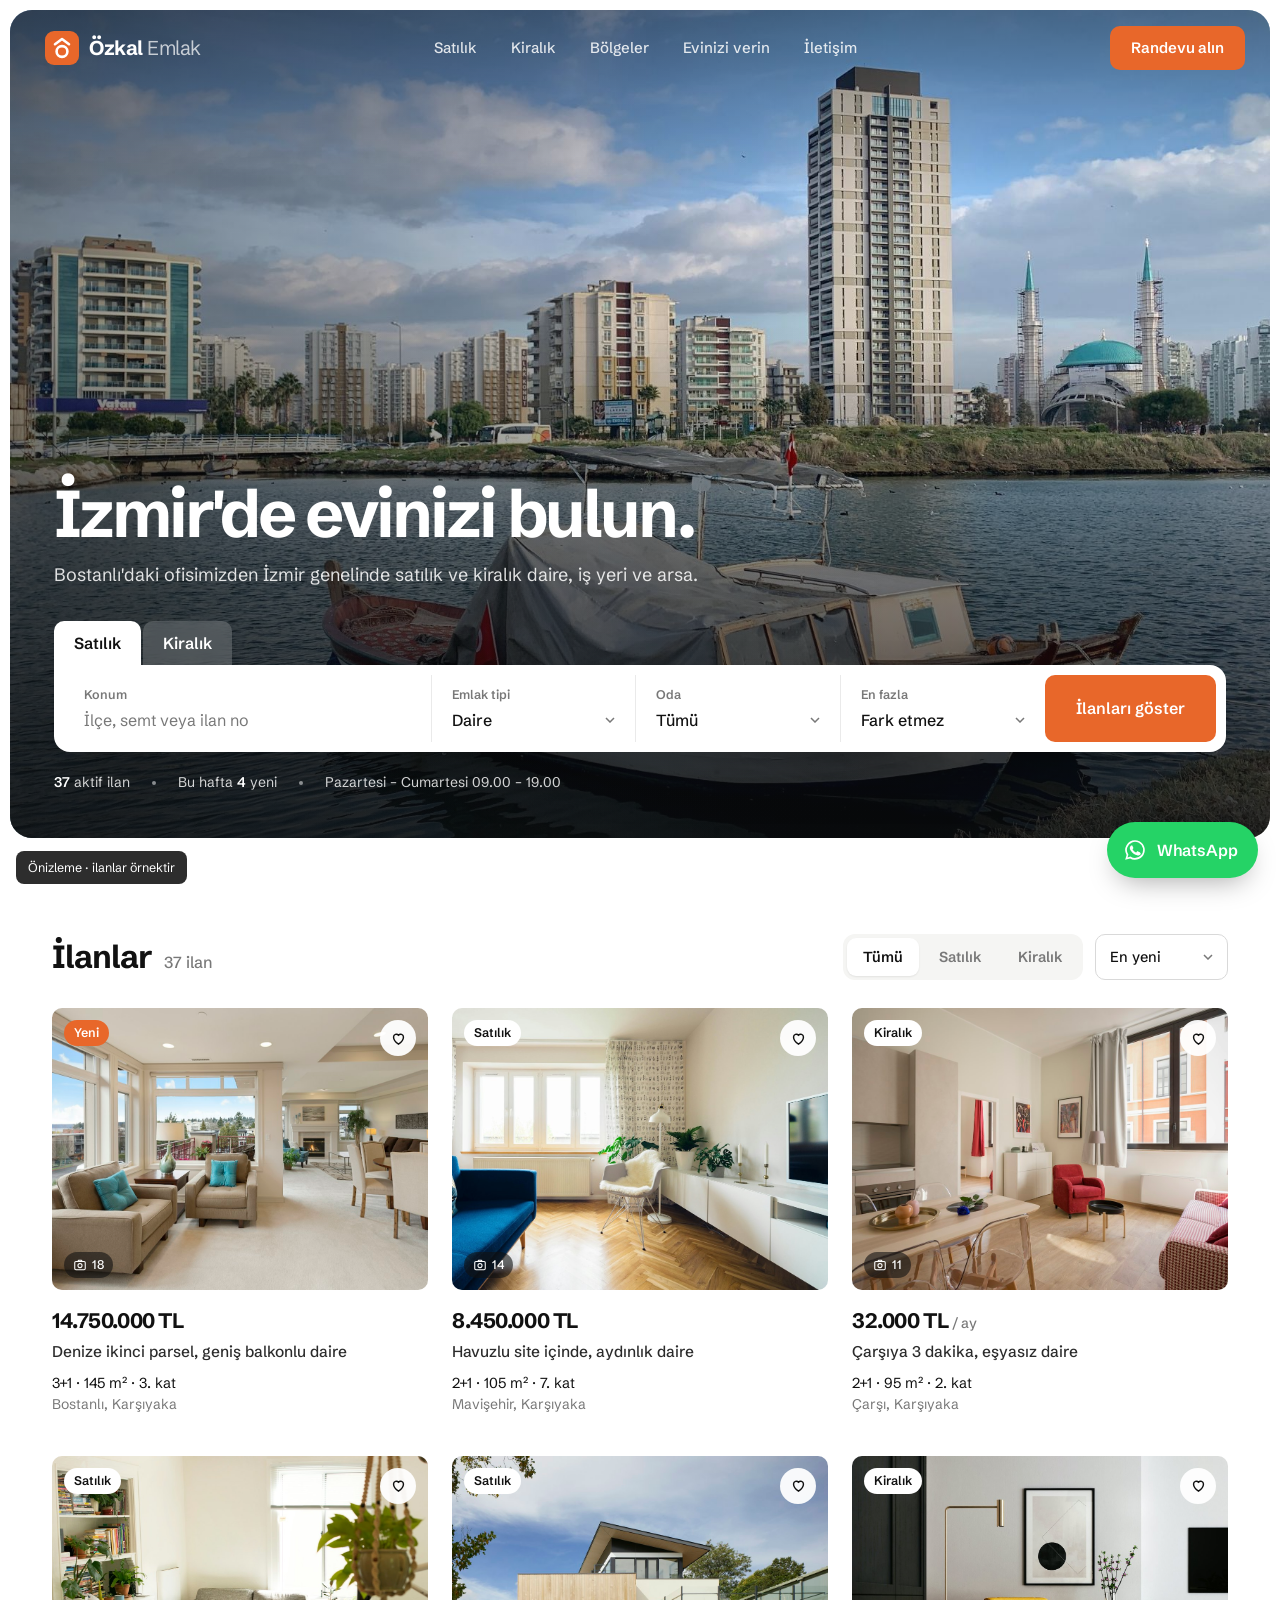
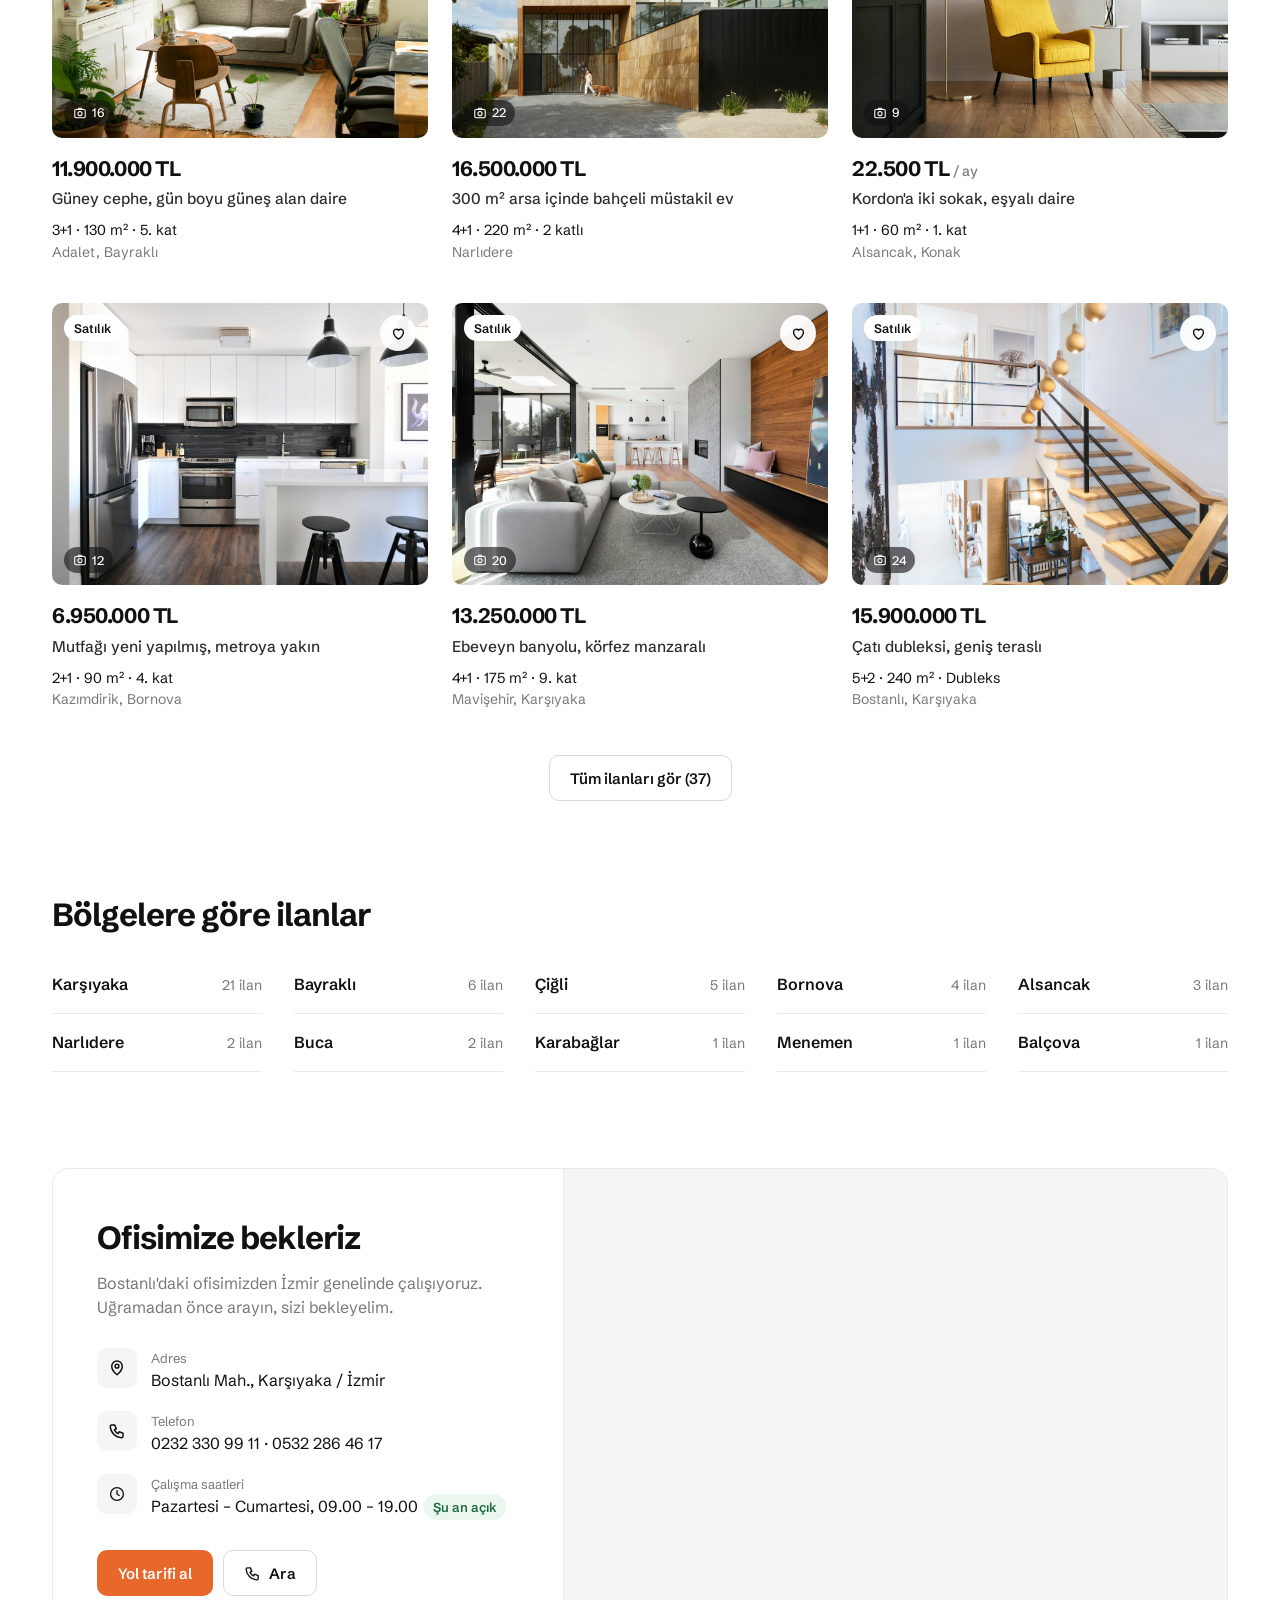
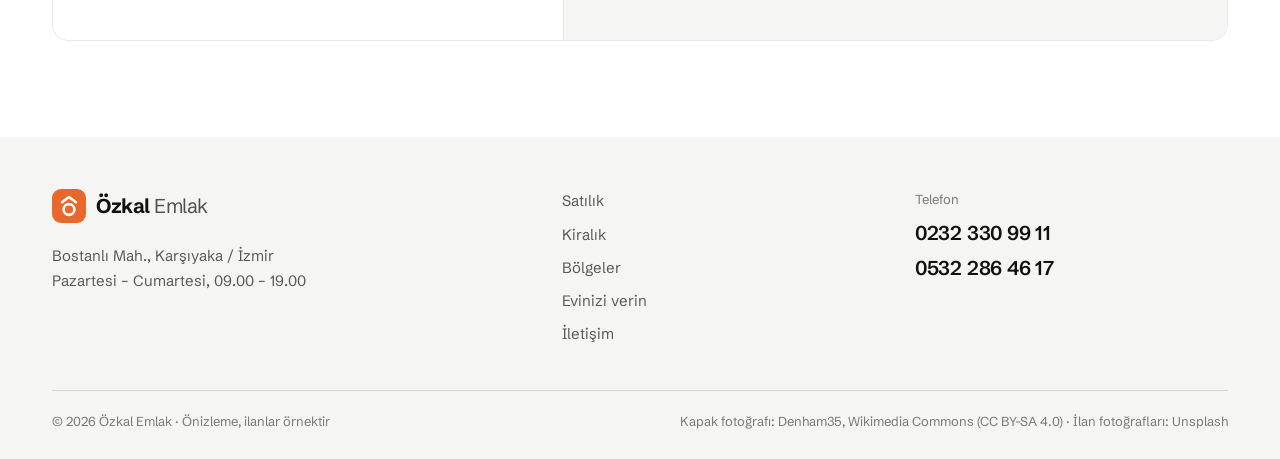
==== commit 1fd378b7: "Özkal demo: tanıtım bölümü kaldırıldı Co-Authored-By: Claude Opus 5.5 <noreply@anthropic.com> Claude" ====
--- a/demos/ozkalemlak/index.html
+++ b/demos/ozkalemlak/index.html
@@ -130,18 +130,6 @@
   .card:hover h3 { color: var(--o-text); }
   .more { display: flex; justify-content: center; margin-top: 44px; }
 
-  /* about */
-  .about { display: grid; grid-template-columns: minmax(0, 4fr) minmax(0, 7fr); gap: 80px; align-items: center; }
-  .about-ph { aspect-ratio: 4 / 5; border-radius: 14px; background: var(--g1); border: 1px dashed #cfcfca; display: grid; place-content: center; justify-items: center; gap: 6px; padding: 24px; text-align: center; color: var(--g5); font-size: 14px; }
-  .about-ph .ico { width: 28px; height: 28px; margin-bottom: 6px; }
-  .about-ph b { color: var(--g6); font-weight: 600; font-size: 15px; }
-  .about .quote { margin: 0 0 22px; max-width: 640px; color: var(--k); font-size: 30px; line-height: 1.25; font-weight: 600; letter-spacing: -.025em; }
-  .about p { margin: 0 0 30px; max-width: 580px; color: var(--g6); font-size: 17px; }
-  .sign { display: flex; align-items: center; gap: 16px; flex-wrap: wrap; padding-top: 24px; border-top: 1px solid var(--g2); }
-  .sign b { display: block; }
-  .sign span { font-size: 14px; color: var(--g5); }
-  .sign .btn { margin-left: auto; }
-
   /* areas */
   .areas { list-style: none; margin: 24px 0 0; padding: 0; display: grid; grid-template-columns: repeat(5, minmax(0, 1fr)); column-gap: 32px; }
   .areas a { display: flex; justify-content: space-between; align-items: baseline; gap: 10px; padding: 16px 0; border-bottom: 1px solid var(--g2); }
@@ -200,8 +188,6 @@
     .contact { grid-template-columns: minmax(0, 1fr); }
     .map { border-left: 0; border-top: 1px solid var(--g2); min-height: 340px; }
     .grid { grid-template-columns: repeat(2, minmax(0, 1fr)); }
-    .about { grid-template-columns: minmax(0, 1fr); gap: 40px; }
-    .about-ph { aspect-ratio: 16 / 9; }
     .areas { grid-template-columns: repeat(3, minmax(0, 1fr)); }
     .foot-top { grid-template-columns: 1fr 1fr; }
   }
@@ -238,9 +224,6 @@
     .sort select { max-width: 100%; padding: 0 26px 0 10px; background-position: right 10px center; font-size: 14px; }
     .seg button { padding: 0 10px; font-size: 14px; }
     .grid { grid-template-columns: minmax(0, 1fr); gap: 32px; }
-    .about .quote { font-size: 23px; }
-    .about p { font-size: 16px; }
-    .sign .btn { margin-left: 0; width: 100%; }
     .areas { grid-template-columns: repeat(2, minmax(0, 1fr)); column-gap: 20px; }
     .foot { margin-top: 72px; }
     .foot-top { grid-template-columns: minmax(0, 1fr); gap: 28px; padding: 40px 0 32px; }
@@ -393,18 +376,6 @@
     </div>
   </section>
 
-  <!-- ABOUT -->
-  <section class="block" id="hakkimizda">
-    <div class="wrap about">
-      <div class="about-ph"><svg class="ico"><use href="#i-cam"/></svg><b>Yusuf Bey'in fotoğrafı</b>Ofiste çekilmiş doğal bir kare buraya gelecek</div>
-      <div>
-        <p class="quote">“Bir evi beğenmediyseniz size onu satmaya çalışmam. İyisini de kötüsünü de gördüğüm gibi söylerim.”</p>
-        <p>Ofisimiz Bostanlı'da. Karşıyaka başta olmak üzere İzmir'in birçok semtinde satılık ve kiralık ev, iş yeri ve arsa ile ilgileniyoruz. Evleri randevuyla, sizin uygun olduğunuz saatte birlikte geziyoruz.</p>
-        <div class="sign"><span><b>Yusuf Ö.</b>Özkal Emlak</span><a class="btn btn-line" href="tel:+905322864617"><svg class="ico"><use href="#i-phone"/></svg>0532 286 46 17</a></div>
-      </div>
-    </div>
-  </section>
-
   <!-- AREAS -->
   <section class="block" id="semtler">
     <div class="wrap">
@@ -430,7 +401,7 @@
       <div class="contact">
         <div class="contact-info">
           <h2>Ofisimize bekleriz</h2>
-          <p>Uğramadan önce arayın, sizi bekleyelim.</p>
+          <p>Bostanlı'daki ofisimizden İzmir genelinde çalışıyoruz. Uğramadan önce arayın, sizi bekleyelim.</p>
           <div class="cl">
             <div><span class="ci"><svg class="ico"><use href="#i-pin"/></svg></span><span><small>Adres</small>Bostanlı Mah., Karşıyaka / İzmir</span></div>
             <div><span class="ci"><svg class="ico"><use href="#i-phone"/></svg></span><span><small>Telefon</small><a href="tel:+902323309911">0232 330 99 11</a> · <a href="tel:+905322864617">0532 286 46 17</a></span></div>
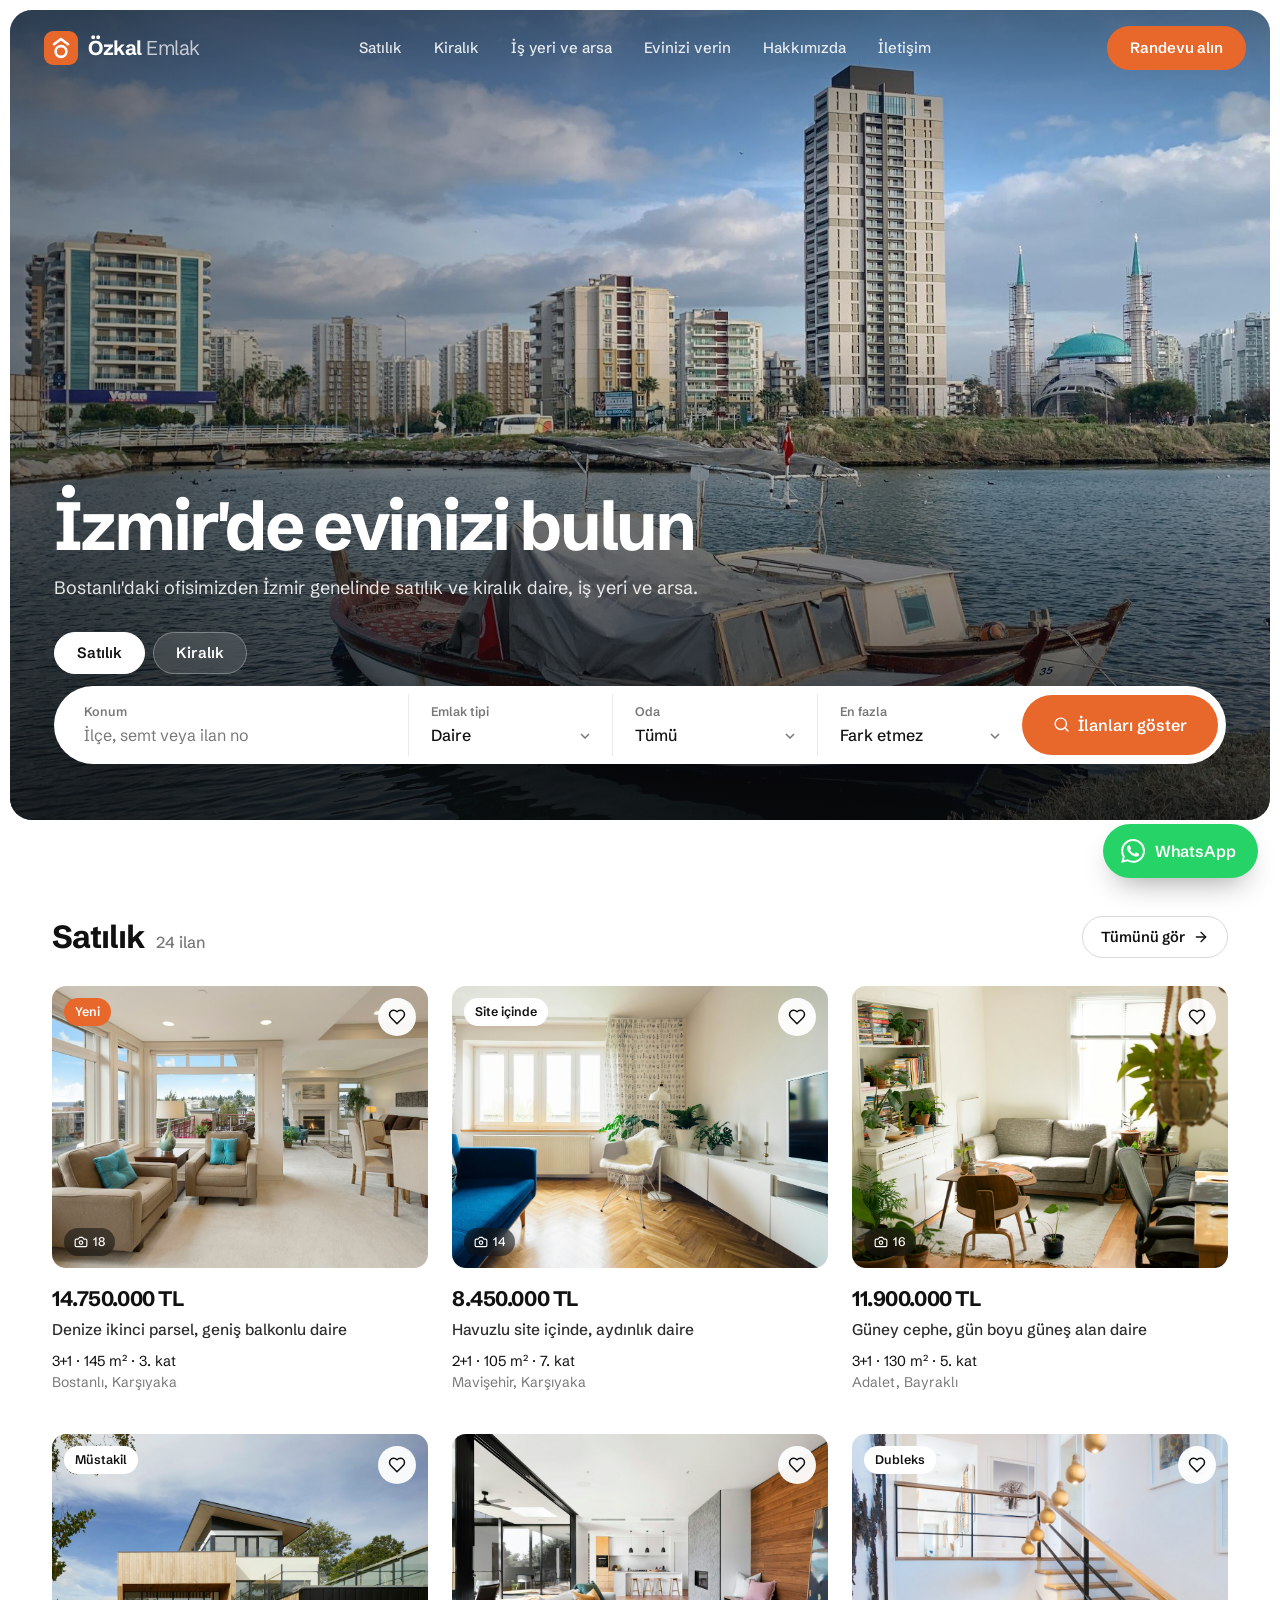
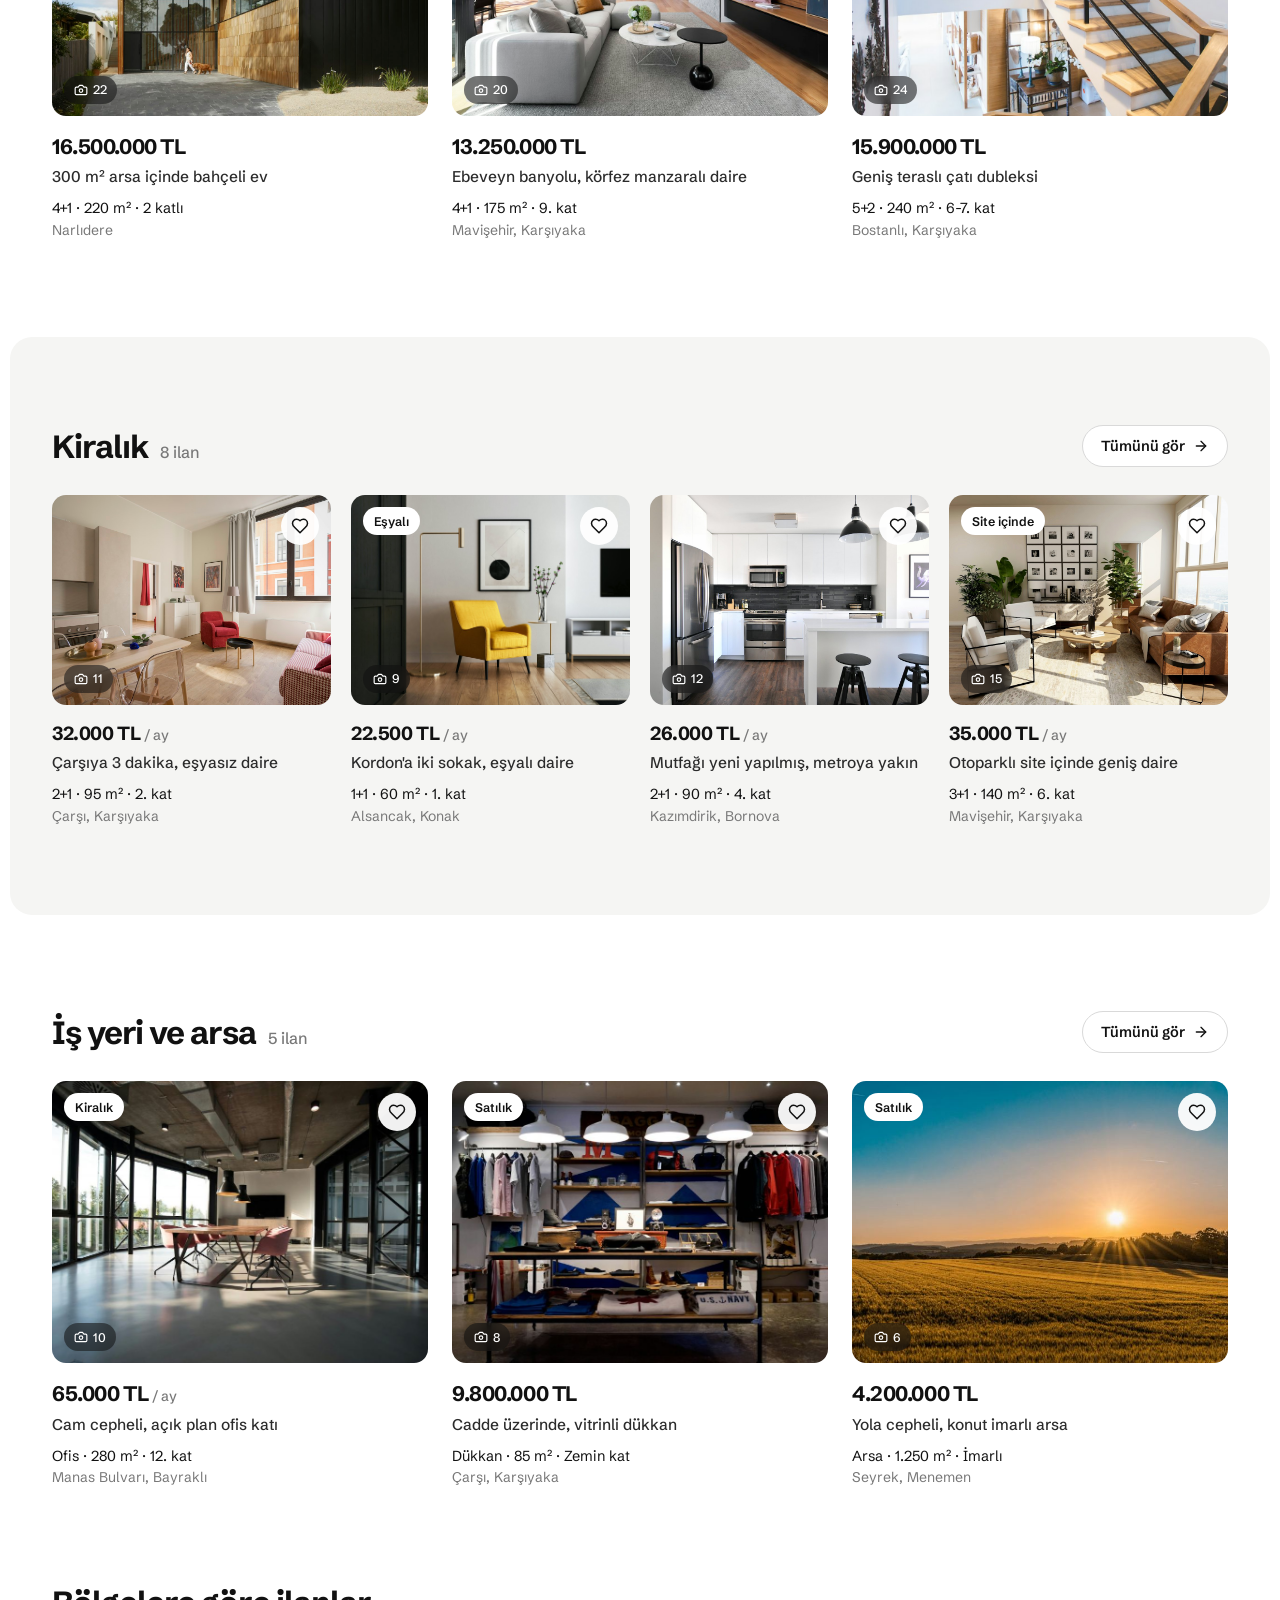
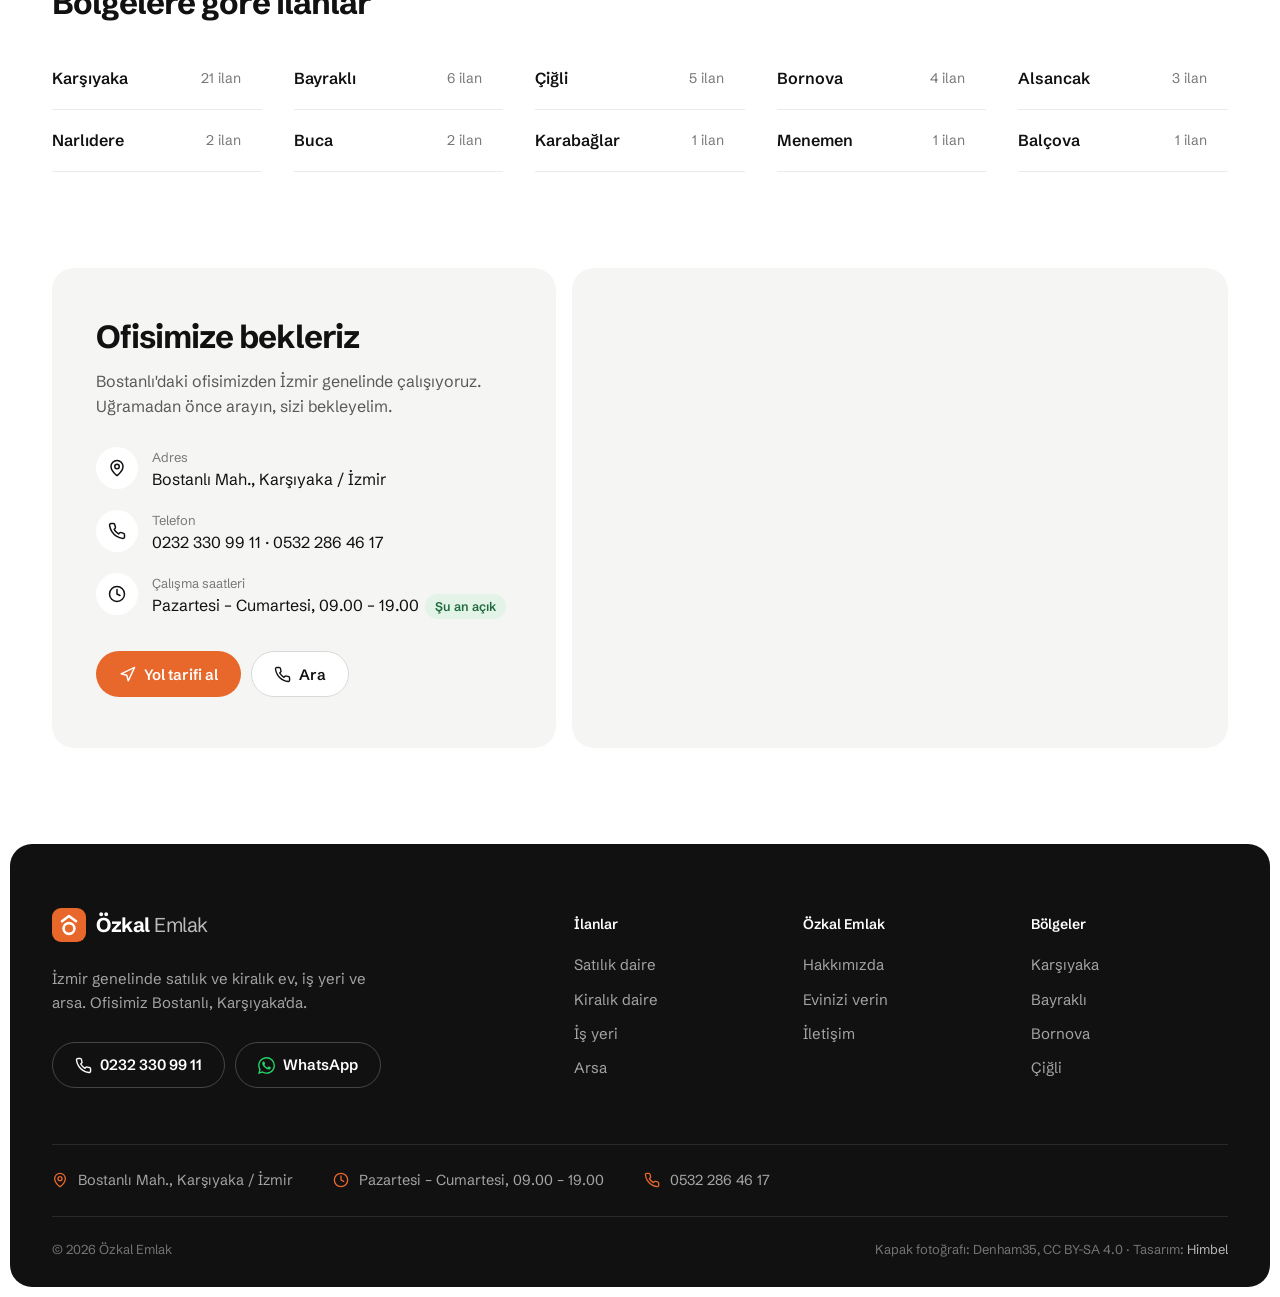
==== commit 8e8413c3: "Özkal demo: yeni nav, pill butonlar, Lucide ikonlar, bölüm bölüm ilanlar ve yeni footer - Nav ilerid" ====
--- a/demos/ozkalemlak/index.html
+++ b/demos/ozkalemlak/index.html
@@ -13,221 +13,232 @@
   :root {
     --o: #e8672a; --o-hover: #d2561b; --o-light: #fff2ea; --o-text: #b64a15;
     --k: #111; --g8: #2b2b2b; --g6: #595959; --g5: #787878; --g3: #d9d9d9; --g2: #eaeaea; --g1: #f5f5f3;
-    --wa: #25d366;
-    --r: 10px; --r-lg: 16px;
+    --wa: #25d366; --pill: 999px; --r: 14px; --r-lg: 22px;
     --wrap: 1240px; --gut: 32px;
+    --dur: .25s; --ease: cubic-bezier(.2, .7, .2, 1);
   }
   * { box-sizing: border-box; }
-  html { scroll-behavior: smooth; scroll-padding-top: 110px; }
+  html { scroll-behavior: smooth; scroll-padding-top: 90px; }
   body { margin: 0; background: #fff; color: var(--k); font: 400 16px/1.55 "Schibsted Grotesk", system-ui, -apple-system, "Segoe UI", sans-serif; -webkit-font-smoothing: antialiased; }
   a { color: inherit; text-decoration: none; }
   img { display: block; max-width: 100%; }
   button, input, select { font: inherit; color: inherit; }
   button { cursor: pointer; }
+  a, button, input, select, .ico { transition-property: color, background-color, border-color, box-shadow, transform, opacity; transition-duration: var(--dur); transition-timing-function: var(--ease); }
   .wrap { max-width: var(--wrap); margin: 0 auto; padding: 0 var(--gut); }
   .ico { width: 18px; height: 18px; flex: none; }
 
-  .btn { display: inline-flex; align-items: center; justify-content: center; gap: 8px; height: 46px; padding: 0 20px; border-radius: var(--r); border: 1px solid transparent; font-weight: 600; font-size: 15px; white-space: nowrap; transition: background-color .15s, border-color .15s, color .15s; }
+  .btn { display: inline-flex; align-items: center; justify-content: center; gap: 8px; height: 46px; padding: 0 22px; border-radius: var(--pill); border: 1px solid transparent; font-weight: 600; font-size: 15px; white-space: nowrap; }
   .btn .ico { width: 17px; height: 17px; }
   .btn-o { background: var(--o); color: #fff; }
-  .btn-o:hover { background: var(--o-hover); }
+  .btn-o:hover { background: var(--o-hover); transform: translateY(-1px); box-shadow: 0 8px 18px -10px rgba(232,103,42,.9); }
   .btn-line { border-color: var(--g3); background: #fff; color: var(--k); }
   .btn-line:hover { border-color: var(--k); }
 
-  /* ============ LOGO ============ */
+  /* logo */
   .logo { display: inline-flex; align-items: center; gap: 10px; }
   .logo svg { width: 34px; height: 34px; flex: none; }
   .logo-text { font-size: 20px; line-height: 1; letter-spacing: -.025em; }
   .logo-text b { font-weight: 700; }
   .logo-text span { font-weight: 400; opacity: .72; }
 
-  /* ============ NAV ============ */
-  .nav { position: fixed; top: 16px; left: 0; right: 0; z-index: 50; padding: 0 24px; pointer-events: none; }
-  .nav-in {
-    pointer-events: auto; max-width: 1280px; margin: 0 auto; height: 64px; padding: 0 10px 0 20px;
-    display: grid; grid-template-columns: 1fr auto 1fr; align-items: center;
-    color: #fff; border-radius: 14px; border: 1px solid transparent;
-    transition: background-color .25s, color .25s, border-color .25s, box-shadow .25s;
-  }
-  .nav.solid .nav-in { background: rgba(255,255,255,.96); color: var(--k); border-color: var(--g2); box-shadow: 0 12px 32px -18px rgba(0,0,0,.25); backdrop-filter: blur(12px); }
+  /* nav */
+  .nav { position: fixed; top: 0; left: 0; right: 0; z-index: 50; padding: 16px 24px 0; transition: padding var(--dur) var(--ease), transform .35s var(--ease), background-color var(--dur), box-shadow var(--dur); }
+  .nav-in { max-width: 1280px; margin: 0 auto; height: 64px; padding: 0 10px 0 20px; display: grid; grid-template-columns: 1fr auto 1fr; align-items: center; color: #fff; transition: color var(--dur), height var(--dur); }
+  .nav.solid { padding-top: 0; background: rgba(255,255,255,.94); backdrop-filter: blur(14px) saturate(1.4); -webkit-backdrop-filter: blur(14px) saturate(1.4); box-shadow: 0 1px 0 var(--g2); }
+  .nav.solid .nav-in { color: var(--k); }
+  .nav.hide { transform: translateY(-100%); }
   .nav .logo { justify-self: start; }
-  .menu { display: flex; gap: 34px; }
-  .menu a { font-size: 15px; font-weight: 500; opacity: .85; transition: opacity .15s; position: relative; }
-  .menu a:hover { opacity: 1; }
-  .menu a::after { content: ""; position: absolute; left: 0; right: 0; bottom: -6px; height: 2px; border-radius: 2px; background: var(--o); transform: scaleX(0); transition: transform .2s; }
-  .menu a:hover::after { transform: scaleX(1); }
-  .nav-cta { justify-self: end; display: flex; align-items: center; gap: 8px; }
+  .menu { display: flex; gap: 2px; }
+  .menu a { padding: 9px 15px; border-radius: var(--pill); font-size: 15px; font-weight: 500; opacity: .88; }
+  .menu a:hover { opacity: 1; background: rgba(255,255,255,.16); }
+  .nav.solid .menu a:hover { background: var(--g1); }
+  .nav-cta { justify-self: end; }
   .nav-cta .btn { height: 44px; }
-  .nav-mobile { display: none; justify-self: end; gap: 8px; }
-  .nav-mobile button { width: 44px; height: 44px; border-radius: var(--r); display: grid; place-items: center; border: 1px solid rgba(255,255,255,.45); background: rgba(255,255,255,.12); color: inherit; }
-  .nav.solid .nav-mobile button { border-color: var(--g3); background: #fff; }
+  .burger { display: none; justify-self: end; width: 44px; height: 44px; border-radius: 50%; place-items: center; border: 1px solid rgba(255,255,255,.45); background: rgba(255,255,255,.12); color: inherit; }
+  .nav.solid .burger { border-color: var(--g3); background: #fff; }
+  .burger .i-x, .burger[aria-expanded="true"] .i-menu { display: none; }
+  .burger[aria-expanded="true"] .i-x { display: block; }
   .drawer { display: none; }
 
-  /* ============ HERO ============ */
+  /* hero */
   .hero { padding: 10px 10px 0; }
-  .hero-media { position: relative; min-height: 720px; height: 92vh; max-height: 880px; border-radius: 22px; overflow: hidden; background: #b9c4cc; display: flex; flex-direction: column; justify-content: flex-end; }
+  .hero-media { position: relative; min-height: 700px; height: 90vh; max-height: 860px; border-radius: var(--r-lg); overflow: hidden; background: #b9c4cc; display: flex; flex-direction: column; justify-content: flex-end; }
   .hero-media > img { position: absolute; inset: 0; width: 100%; height: 100%; object-fit: cover; object-position: 50% 42%; }
   .hero-media::after { content: ""; position: absolute; inset: 0; pointer-events: none;
-    background: linear-gradient(180deg, rgba(0,0,0,.4) 0%, rgba(0,0,0,0) 22%), linear-gradient(90deg, rgba(10,12,14,.45) 0%, rgba(10,12,14,.15) 45%, rgba(10,12,14,0) 70%), linear-gradient(0deg, rgba(10,12,14,.82) 0%, rgba(10,12,14,.5) 32%, rgba(10,12,14,0) 62%); }
-  .hero-inner { position: relative; z-index: 2; width: 100%; max-width: 1280px; margin: 0 auto; padding: 0 44px 44px; color: #fff; }
-  .hero h1 { margin: 0 0 14px; font-size: 66px; line-height: 1; font-weight: 700; letter-spacing: -.045em; }
-  .hero-sub { margin: 0 0 32px; max-width: 720px; font-size: 18px; color: rgba(255,255,255,.86); }
-
-  .finder-tabs { display: flex; gap: 2px; }
-  .finder-tabs button { white-space: nowrap; height: 44px; padding: 0 20px; border: 0; border-radius: var(--r) var(--r) 0 0; background: rgba(255,255,255,.18); color: #fff; font-weight: 600; backdrop-filter: blur(8px); }
-  .finder-tabs button:hover { background: rgba(255,255,255,.28); }
-  .finder-tabs button[aria-selected="true"] { background: #fff; color: var(--k); }
-  .finder-box { display: grid; grid-template-columns: 1.8fr 1fr 1fr 1fr auto; background: #fff; color: var(--k); border-radius: 0 var(--r-lg) var(--r-lg) var(--r-lg); padding: 10px; box-shadow: 0 24px 60px -24px rgba(0,0,0,.5); }
-  .ff { position: relative; padding: 10px 20px; border-right: 1px solid var(--g2); min-width: 0; }
+    background: linear-gradient(180deg, rgba(0,0,0,.42) 0%, rgba(0,0,0,0) 22%), linear-gradient(90deg, rgba(10,12,14,.45) 0%, rgba(10,12,14,.15) 45%, rgba(10,12,14,0) 70%), linear-gradient(0deg, rgba(10,12,14,.78) 0%, rgba(10,12,14,.45) 30%, rgba(10,12,14,0) 60%); }
+  .hero-inner { position: relative; z-index: 2; width: 100%; max-width: 1280px; margin: 0 auto; padding: 0 44px 56px; color: #fff; }
+  .hero h1 { margin: 0 0 14px; font-size: 68px; line-height: 1; font-weight: 700; letter-spacing: -.045em; }
+  .hero-sub { margin: 0 0 30px; max-width: 720px; font-size: 18px; color: rgba(255,255,255,.88); }
+  .finder-tabs { display: flex; gap: 8px; margin-bottom: 12px; }
+  .finder-tabs button { height: 42px; padding: 0 22px; border: 1px solid rgba(255,255,255,.3); border-radius: var(--pill); background: rgba(255,255,255,.12); color: #fff; font-weight: 600; font-size: 15px; backdrop-filter: blur(8px); -webkit-backdrop-filter: blur(8px); }
+  .finder-tabs button:hover { background: rgba(255,255,255,.24); }
+  .finder-tabs button[aria-selected="true"] { background: #fff; border-color: #fff; color: var(--k); }
+  .finder-box { display: grid; grid-template-columns: 1.7fr 1fr 1fr 1fr auto; align-items: center; background: #fff; color: var(--k); border-radius: var(--pill); padding: 8px; box-shadow: 0 24px 60px -24px rgba(0,0,0,.5); }
+  .ff { position: relative; padding: 8px 22px; border-right: 1px solid var(--g2); min-width: 0; }
   .ff:nth-last-child(2) { border-right: 0; }
-  .ff label { display: block; font-size: 12.5px; font-weight: 600; color: var(--g5); margin-bottom: 3px; }
+  .ff label { display: block; font-size: 12.5px; font-weight: 600; color: var(--g5); margin-bottom: 2px; }
   .ff input, .ff select { width: 100%; border: 0; padding: 0; background: transparent; outline: 0; font-size: 16px; font-weight: 500; color: var(--k); appearance: none; -webkit-appearance: none; }
   .ff input::placeholder { color: var(--g5); font-weight: 400; }
-  .ff select { cursor: pointer; padding-right: 18px; background: url("data:image/svg+xml,%3Csvg xmlns='http://www.w3.org/2000/svg' width='10' height='6'%3E%3Cpath d='M1 1l4 4 4-4' fill='none' stroke='%23787878' stroke-width='1.5'/%3E%3C/svg%3E") no-repeat right 0 center; }
-  .finder-box .btn { height: 100%; min-height: 60px; padding: 0 30px; font-size: 16px; }
-  .suggest { position: absolute; left: 8px; right: -40px; top: calc(100% + 14px); background: #fff; border-radius: var(--r); box-shadow: 0 18px 40px -12px rgba(0,0,0,.3); border: 1px solid var(--g2); padding: 6px; display: none; z-index: 5; }
+  .ff select { cursor: pointer; padding-right: 20px; background: url("data:image/svg+xml,%3Csvg xmlns='http://www.w3.org/2000/svg' width='10' height='6'%3E%3Cpath d='M1 1l4 4 4-4' fill='none' stroke='%23787878' stroke-width='1.5'/%3E%3C/svg%3E") no-repeat right 0 center; }
+  .finder-box .btn { height: 60px; padding: 0 30px; font-size: 16px; }
+  .suggest { position: absolute; left: 8px; right: -40px; top: calc(100% + 18px); background: #fff; border-radius: 16px; box-shadow: 0 18px 40px -12px rgba(0,0,0,.3); border: 1px solid var(--g2); padding: 6px; display: none; z-index: 5; }
   .suggest.open { display: block; }
-  .suggest button { display: flex; justify-content: space-between; align-items: center; width: 100%; border: 0; background: none; padding: 10px 12px; border-radius: 8px; font-size: 15px; text-align: left; }
+  .suggest button { display: flex; justify-content: space-between; align-items: center; width: 100%; border: 0; background: none; padding: 10px 12px; border-radius: 10px; font-size: 15px; text-align: left; }
   .suggest button:hover { background: var(--g1); }
   .suggest small { color: var(--g5); font-size: 13px; }
   .suggest .head { padding: 8px 12px 6px; font-size: 12px; font-weight: 600; color: var(--g5); }
-  .hero-foot { display: flex; align-items: center; gap: 22px; margin-top: 20px; font-size: 14px; color: rgba(255,255,255,.82); }
-  .hero-foot b { color: #fff; font-weight: 600; }
-  .hero-foot .dot { width: 4px; height: 4px; border-radius: 50%; background: rgba(255,255,255,.5); }
-
-  /* ============ SECTIONS ============ */
+
+  /* sections */
   section.block { padding: 96px 0 0; }
+  section.band { margin: 96px 10px 0; padding: 88px 0; background: var(--g1); border-radius: var(--r-lg); }
+  .sec-head { display: flex; align-items: center; justify-content: space-between; gap: 16px; margin-bottom: 28px; }
   .h { margin: 0; font-size: 32px; line-height: 1.1; font-weight: 700; letter-spacing: -.03em; }
-
-  /* listings */
-  .list-head { display: flex; align-items: center; justify-content: space-between; gap: 16px 24px; flex-wrap: wrap; margin-bottom: 28px; }
-  .list-head .h span { font-size: 16px; font-weight: 500; color: var(--g5); letter-spacing: 0; margin-left: 6px; }
-  .tools { display: flex; align-items: center; gap: 12px; }
-  .seg { display: inline-flex; gap: 4px; background: var(--g1); padding: 4px; border-radius: 12px; }
-  .seg button { border: 0; background: none; height: 38px; padding: 0 16px; border-radius: 9px; font-weight: 600; font-size: 14.5px; color: var(--g5); }
-  .seg button[aria-pressed="true"] { background: #fff; color: var(--k); box-shadow: 0 1px 2px rgba(0,0,0,.08); }
-  .sort select { height: 46px; border: 1px solid var(--g3); border-radius: var(--r); padding: 0 36px 0 14px; font-size: 14.5px; font-weight: 500; background: #fff url("data:image/svg+xml,%3Csvg xmlns='http://www.w3.org/2000/svg' width='10' height='6'%3E%3Cpath d='M1 1l4 4 4-4' fill='none' stroke='%23787878' stroke-width='1.5'/%3E%3C/svg%3E") no-repeat right 14px center; appearance: none; -webkit-appearance: none; cursor: pointer; }
-  .grid { display: grid; grid-template-columns: repeat(3, minmax(0, 1fr)); gap: 40px 24px; }
+  .h span { font-size: 16px; font-weight: 500; color: var(--g5); letter-spacing: 0; margin-left: 6px; }
+  .link-more { display: inline-flex; align-items: center; gap: 8px; height: 42px; padding: 0 18px; border: 1px solid var(--g3); border-radius: var(--pill); font-weight: 600; font-size: 14.5px; white-space: nowrap; background: #fff; }
+  .link-more .ico { width: 16px; height: 16px; }
+  .link-more:hover { border-color: var(--k); }
+  .link-more:hover .ico { transform: translateX(3px); }
+
+  /* cards */
+  .grid { display: grid; gap: 40px 24px; }
+  .g3 { grid-template-columns: repeat(3, minmax(0, 1fr)); }
+  .g4 { grid-template-columns: repeat(4, minmax(0, 1fr)); gap: 32px 20px; }
   .card { position: relative; }
-  .card[hidden] { display: none; }
-  .ph { position: relative; display: block; aspect-ratio: 4 / 3; border-radius: 10px; overflow: hidden; background: var(--g1); }
-  .ph img { width: 100%; height: 100%; object-fit: cover; transition: transform .6s ease; }
-  .card:hover .ph img { transform: scale(1.03); }
-  .tag { position: absolute; left: 12px; top: 12px; height: 26px; padding: 0 10px; border-radius: 999px; background: #fff; font-size: 12.5px; font-weight: 600; display: inline-flex; align-items: center; }
+  .ph { position: relative; display: block; aspect-ratio: 4 / 3; border-radius: var(--r); overflow: hidden; background: var(--g2); }
+  .ph img { width: 100%; height: 100%; object-fit: cover; transition: transform .7s var(--ease); }
+  .card:hover .ph img { transform: scale(1.04); }
+  .tag { position: absolute; left: 12px; top: 12px; height: 28px; padding: 0 11px; border-radius: var(--pill); background: #fff; font-size: 12.5px; font-weight: 600; display: inline-flex; align-items: center; }
   .tag.new { background: var(--o); color: #fff; }
-  .pc { position: absolute; left: 12px; bottom: 12px; display: inline-flex; align-items: center; gap: 5px; height: 26px; padding: 0 9px; border-radius: 999px; background: rgba(17,17,17,.6); color: #fff; font-size: 12.5px; font-weight: 500; }
+  .pc { position: absolute; left: 12px; bottom: 12px; display: inline-flex; align-items: center; gap: 5px; height: 28px; padding: 0 10px; border-radius: var(--pill); background: rgba(17,17,17,.55); color: #fff; font-size: 12.5px; font-weight: 500; backdrop-filter: blur(6px); -webkit-backdrop-filter: blur(6px); }
   .pc .ico { width: 14px; height: 14px; }
-  .save { position: absolute; right: 12px; top: 12px; width: 36px; height: 36px; border-radius: 50%; border: 0; background: rgba(255,255,255,.94); display: grid; place-items: center; color: var(--k); }
-  .save .ico { width: 17px; height: 17px; }
+  .save { position: absolute; right: 12px; top: 12px; width: 38px; height: 38px; border-radius: 50%; border: 0; background: rgba(255,255,255,.94); display: grid; place-items: center; color: var(--k); }
+  .save:hover { transform: scale(1.08); }
+  .save .ico { width: 18px; height: 18px; }
   .save[aria-pressed="true"] { color: var(--o); }
   .save[aria-pressed="true"] .ico { fill: currentColor; }
   .cb { display: block; padding-top: 14px; }
   .price { display: block; font-size: 21px; font-weight: 700; letter-spacing: -.02em; }
   .price small { font-size: 14px; font-weight: 500; color: var(--g5); letter-spacing: 0; }
-  .cb h3 { margin: 3px 0 8px; font-size: 15.5px; font-weight: 500; color: var(--g8); white-space: nowrap; overflow: hidden; text-overflow: ellipsis; }
+  .cb h3 { margin: 3px 0 8px; font-size: 15.5px; font-weight: 500; color: var(--g8); white-space: nowrap; overflow: hidden; text-overflow: ellipsis; transition: color var(--dur); }
+  .card:hover h3 { color: var(--o-text); }
   .spec { display: block; font-size: 14.5px; }
   .loc { display: block; font-size: 14px; color: var(--g5); }
-  .card:hover h3 { color: var(--o-text); }
-  .more { display: flex; justify-content: center; margin-top: 44px; }
+  .g4 .price { font-size: 19px; }
 
   /* areas */
-  .areas { list-style: none; margin: 24px 0 0; padding: 0; display: grid; grid-template-columns: repeat(5, minmax(0, 1fr)); column-gap: 32px; }
-  .areas a { display: flex; justify-content: space-between; align-items: baseline; gap: 10px; padding: 16px 0; border-bottom: 1px solid var(--g2); }
+  .areas { list-style: none; margin: 0; padding: 0; display: grid; grid-template-columns: repeat(5, minmax(0, 1fr)); column-gap: 32px; }
+  .areas a { display: flex; justify-content: space-between; align-items: center; gap: 10px; padding: 18px 0; border-bottom: 1px solid var(--g2); }
   .areas b { font-weight: 600; }
-  .areas span { font-size: 14px; color: var(--g5); }
+  .areas span { display: inline-flex; align-items: center; gap: 6px; font-size: 14px; color: var(--g5); }
+  .areas .ico { width: 15px; height: 15px; opacity: 0; transform: translateX(-4px); }
   .areas a:hover b { color: var(--o-text); }
+  .areas a:hover .ico { opacity: 1; transform: none; color: var(--o); }
 
   /* contact */
-  .contact { display: grid; grid-template-columns: minmax(0, 1fr) minmax(0, 1.3fr); border: 1px solid var(--g2); border-radius: var(--r-lg); overflow: hidden; }
-  .contact-info { padding: 44px; }
+  .contact { display: grid; grid-template-columns: minmax(0, 1fr) minmax(0, 1.3fr); gap: 16px; }
+  .contact-info { padding: 44px; background: var(--g1); border-radius: var(--r-lg); }
   .contact-info h2 { margin: 0 0 8px; font-size: 32px; font-weight: 700; letter-spacing: -.03em; }
-  .contact-info > p { margin: 0 0 28px; color: var(--g5); }
+  .contact-info > p { margin: 0 0 28px; color: var(--g6); }
   .cl { display: grid; gap: 18px; }
-  .cl div { display: flex; gap: 14px; }
-  .cl .ci { flex: none; width: 40px; height: 40px; border-radius: 10px; background: var(--g1); display: grid; place-items: center; }
+  .cl > div { display: flex; gap: 14px; align-items: flex-start; }
+  .cl .ci { flex: none; width: 42px; height: 42px; border-radius: 50%; background: #fff; display: grid; place-items: center; }
   .cl small { display: block; color: var(--g5); font-size: 13px; }
   .cl a:hover { color: var(--o-text); }
-  .open-now { display: inline-flex; font-size: 13px; font-weight: 600; color: #1d6b3d; background: #eaf6ee; padding: 3px 9px; border-radius: 999px; margin-left: 6px; }
-  .contact-actions { display: flex; gap: 10px; margin-top: 30px; flex-wrap: wrap; }
-  .map { min-height: 460px; background: var(--g1); border-left: 1px solid var(--g2); }
-  .map iframe { width: 100%; height: 100%; border: 0; display: block; }
-
-  /* ============ FOOTER ============ */
-  .foot { margin-top: 96px; background: var(--g1); }
-  .foot-top { display: grid; grid-template-columns: 1.5fr 1fr 1fr; gap: 40px; padding: 52px 0 44px; }
-  .foot p { margin: 14px 0 0; color: var(--g6); font-size: 15px; line-height: 1.65; }
-  .foot nav { display: grid; gap: 10px; align-content: start; font-size: 15px; color: var(--g6); }
-  .foot nav a:hover { color: var(--k); }
-  .foot-tel { display: grid; gap: 4px; align-content: start; justify-items: start; }
-  .foot-tel small { font-size: 13px; color: var(--g5); margin-bottom: 4px; }
-  .foot-tel a { font-size: 20px; font-weight: 600; letter-spacing: -.01em; }
-  .foot-tel a:hover { color: var(--o-text); }
-  .foot-bottom { display: flex; justify-content: space-between; flex-wrap: wrap; gap: 8px 24px; padding: 20px 0 28px; border-top: 1px solid var(--g3); font-size: 13px; color: var(--g5); }
-
-  /* whatsapp float */
-  .wa-float { position: fixed; right: 22px; bottom: 22px; z-index: 60; display: flex; align-items: center; gap: 10px; height: 56px; padding: 0 20px 0 16px; border-radius: 999px; background: var(--wa); color: #fff; font-weight: 600; box-shadow: 0 12px 28px -10px rgba(0,0,0,.35); transition: transform .2s; }
-  .wa-float:hover { transform: translateY(-2px); }
+  .open-now { display: inline-flex; font-size: 12.5px; font-weight: 600; color: #1d6b3d; background: #e3f3e8; padding: 3px 10px; border-radius: var(--pill); margin-left: 6px; }
+  .contact-actions { display: flex; gap: 10px; margin-top: 32px; flex-wrap: wrap; }
+  .map { min-height: 480px; background: var(--g1); border-radius: var(--r-lg); overflow: hidden; }
+  .map iframe { width: 100%; height: 100%; min-height: 480px; border: 0; display: block; }
+
+  /* footer */
+  .footer { margin: 96px 10px 10px; background: var(--k); color: rgba(255,255,255,.62); border-radius: var(--r-lg); }
+  .foot-top { display: grid; grid-template-columns: 1.4fr 2fr; gap: 64px; padding: 64px 0 56px; }
+  .footer .logo { color: #fff; }
+  .foot-about p { margin: 18px 0 26px; max-width: 340px; font-size: 15px; line-height: 1.65; }
+  .foot-btns { display: flex; gap: 10px; flex-wrap: wrap; }
+  .btn-ghost { border-color: rgba(255,255,255,.22); color: #fff; }
+  .btn-ghost:hover { border-color: #fff; }
+  .btn-ghost .i-wa { color: var(--wa); }
+  .foot-cols { display: grid; grid-template-columns: repeat(3, minmax(0, 1fr)); gap: 32px; }
+  .footer h4 { margin: 6px 0 18px; color: #fff; font-size: 14px; font-weight: 600; }
+  .footer ul { list-style: none; margin: 0; padding: 0; display: grid; gap: 11px; font-size: 15px; }
+  .footer ul a:hover { color: #fff; }
+  .foot-info { display: flex; flex-wrap: wrap; gap: 14px 40px; padding: 24px 0; border-top: 1px solid rgba(255,255,255,.1); font-size: 14.5px; }
+  .foot-info span { display: inline-flex; align-items: center; gap: 10px; }
+  .foot-info .ico { width: 16px; height: 16px; color: var(--o); }
+  .foot-info a:hover { color: #fff; }
+  .foot-bottom { display: flex; justify-content: space-between; flex-wrap: wrap; gap: 8px 24px; padding: 22px 0 28px; border-top: 1px solid rgba(255,255,255,.1); font-size: 13px; color: rgba(255,255,255,.42); }
+  .foot-bottom a { color: rgba(255,255,255,.7); }
+  .foot-bottom a:hover { color: #fff; }
+
+  /* whatsapp */
+  .wa-float { position: fixed; right: 22px; bottom: 22px; z-index: 60; display: flex; align-items: center; gap: 10px; height: 54px; padding: 0 22px 0 18px; border-radius: var(--pill); background: var(--wa); color: #fff; font-weight: 600; box-shadow: 0 14px 30px -12px rgba(0,0,0,.4); }
+  .wa-float:hover { transform: translateY(-2px); box-shadow: 0 18px 34px -12px rgba(0,0,0,.45); }
   .wa-float .ico { width: 24px; height: 24px; }
-  .preview-note { position: fixed; left: 16px; bottom: 16px; z-index: 40; background: rgba(17,17,17,.88); color: #fff; font-size: 12.5px; padding: 7px 12px; border-radius: 8px; }
-
-  /* ============ RESPONSIVE ============ */
-  @media (max-width: 1100px) {
+
+  /* responsive */
+  @media (max-width: 1180px) {
     .menu, .nav-cta { display: none; }
     .nav-in { grid-template-columns: 1fr auto; }
-    .nav-mobile { display: flex; }
-    .drawer.open { display: block; position: fixed; top: 88px; left: 24px; right: 24px; z-index: 49; background: #fff; border-radius: 14px; border: 1px solid var(--g2); box-shadow: 0 20px 40px -20px rgba(0,0,0,.3); padding: 8px 20px 18px; }
+    .burger { display: grid; }
+    .drawer.open { display: block; position: fixed; top: 76px; left: 16px; right: 16px; z-index: 49; background: #fff; border-radius: 20px; box-shadow: 0 24px 50px -20px rgba(0,0,0,.35); padding: 10px 22px 20px; }
     .drawer a { display: block; padding: 14px 0; border-bottom: 1px solid var(--g2); font-size: 17px; font-weight: 500; }
-    .drawer .btn { width: 100%; margin-top: 14px; }
+    .drawer .btn { display: flex; width: 100%; margin-top: 16px; border-bottom: 0; }
+  }
+  @media (max-width: 1100px) {
     .hero h1 { font-size: 54px; }
-    .finder-box { grid-template-columns: 1fr 1fr; }
-    .ff { border-bottom: 1px solid var(--g2); }
+    .finder-box { grid-template-columns: 1fr 1fr; border-radius: 24px; }
+    .ff { border-bottom: 1px solid var(--g2); padding: 12px 18px; }
     .ff:first-child { grid-column: 1 / -1; border-right: 0; }
     .ff:nth-child(3) { border-right: 0; }
     .ff:nth-last-child(2) { grid-column: 1 / -1; border-bottom: 0; }
-    .finder-box .btn { grid-column: 1 / -1; margin-top: 8px; }
+    .finder-box .btn { grid-column: 1 / -1; margin-top: 6px; height: 54px; }
+    .g3 { grid-template-columns: repeat(2, minmax(0, 1fr)); }
+    .g4 { grid-template-columns: repeat(2, minmax(0, 1fr)); }
+    .areas { grid-template-columns: repeat(3, minmax(0, 1fr)); }
     .contact { grid-template-columns: minmax(0, 1fr); }
-    .map { border-left: 0; border-top: 1px solid var(--g2); min-height: 340px; }
-    .grid { grid-template-columns: repeat(2, minmax(0, 1fr)); }
-    .areas { grid-template-columns: repeat(3, minmax(0, 1fr)); }
-    .foot-top { grid-template-columns: 1fr 1fr; }
+    .map, .map iframe { min-height: 340px; }
+    .foot-top { grid-template-columns: minmax(0, 1fr); gap: 44px; }
   }
   @media (max-width: 720px) {
     :root { --gut: 18px; }
-    .nav { top: 10px; padding: 0 10px; }
-    .nav-in { height: 58px; padding: 0 7px 0 14px; }
+    .nav { padding: 10px 10px 0; }
+    .nav.solid { padding: 0; }
+    .nav-in { height: 60px; padding: 0 8px 0 14px; }
     .logo svg { width: 30px; height: 30px; }
     .logo-text { font-size: 18px; }
-    .nav-mobile button { width: 42px; height: 42px; }
-    .drawer.open { top: 74px; left: 10px; right: 10px; }
+    .drawer.open { top: 70px; left: 10px; right: 10px; }
     .hero { padding: 6px 6px 0; }
-    .hero-media { min-height: 0; height: auto; max-height: none; border-radius: 16px; }
+    .hero-media { min-height: 0; height: auto; max-height: none; border-radius: 18px; }
     .hero-media::after { background: linear-gradient(180deg, rgba(0,0,0,.4) 0%, rgba(0,0,0,0) 22%), linear-gradient(0deg, rgba(10,12,14,.86) 0%, rgba(10,12,14,.6) 45%, rgba(10,12,14,.15) 80%); }
-    .hero-inner { padding: 190px 12px 14px; }
-    .hero h1 { font-size: 38px; }
+    .hero-inner { padding: 180px 12px 14px; }
+    .hero h1 { font-size: 40px; }
     .hero-sub { font-size: 16px; margin-bottom: 22px; }
-    .finder-tabs button { flex: 1; padding: 0 6px; font-size: 14.5px; }
-    .finder-box { border-radius: 0 0 var(--r-lg) var(--r-lg); padding: 6px; }
+    .finder-tabs button { flex: 1; }
+    .finder-box { padding: 6px; border-radius: 20px; }
     .ff { padding: 10px 12px; }
-    .suggest { right: 0; left: 0; }
-    .finder-box .btn { min-height: 52px; }
-    .hero-foot { flex-wrap: wrap; gap: 6px 14px; font-size: 13px; }
-    .hero-foot .dot:nth-of-type(4) { display: none; }
+    .suggest { left: 0; right: 0; }
     section.block { padding-top: 72px; }
-    .contact-info { padding: 28px 20px; }
-    .wa-float { right: 14px; bottom: 14px; width: 56px; padding: 0; justify-content: center; }
+    section.band { margin: 72px 6px 0; padding: 60px 0; border-radius: 18px; }
+    .h { font-size: 26px; }
+    .h span { display: block; margin: 6px 0 0; font-size: 14px; }
+    .link-more { height: 40px; padding: 0 14px; font-size: 14px; }
+    .g3 { grid-template-columns: minmax(0, 1fr); gap: 32px; }
+    .rail { display: grid; grid-template-columns: none; grid-auto-flow: column; grid-auto-columns: 80%; gap: 14px; overflow-x: auto; scroll-snap-type: x mandatory; scrollbar-width: none; margin: 0 calc(var(--gut) * -1); padding: 0 var(--gut); scroll-padding: 0 var(--gut); }
+    .rail::-webkit-scrollbar { display: none; }
+    .rail .card { scroll-snap-align: start; }
+    .areas { grid-template-columns: repeat(2, minmax(0, 1fr)); column-gap: 20px; }
+    .areas .ico { display: none; }
+    .contact-info { padding: 28px 20px; border-radius: 18px; }
+    .map { border-radius: 18px; }
+    .footer { margin: 72px 6px 6px; border-radius: 18px; }
+    .foot-top { padding: 44px 0 36px; }
+    .foot-cols { grid-template-columns: repeat(2, minmax(0, 1fr)); }
+    .foot-cols > div:last-child { grid-column: 1 / -1; }
+    .foot-bottom { padding-bottom: 90px; }
+    .wa-float { right: 14px; bottom: 14px; width: 56px; height: 56px; padding: 0; justify-content: center; }
     .wa-float span { display: none; }
-    .preview-note { display: none; }
-    section.block { padding-top: 72px; }
-    .h { font-size: 26px; }
-    .tools { width: 100%; gap: 8px; }
-    .sort { margin-left: auto; min-width: 0; }
-    .sort select { max-width: 100%; padding: 0 26px 0 10px; background-position: right 10px center; font-size: 14px; }
-    .seg button { padding: 0 10px; font-size: 14px; }
-    .grid { grid-template-columns: minmax(0, 1fr); gap: 32px; }
-    .areas { grid-template-columns: repeat(2, minmax(0, 1fr)); column-gap: 20px; }
-    .foot { margin-top: 72px; }
-    .foot-top { grid-template-columns: minmax(0, 1fr); gap: 28px; padding: 40px 0 32px; }
-    .foot-bottom { padding-bottom: 90px; }
+    .wa-float .ico { width: 28px; height: 28px; }
   }
 </style>
 </head>
@@ -236,29 +247,19 @@
 <svg width="0" height="0" style="position:absolute" aria-hidden="true">
   <defs>
     <symbol id="logo" viewBox="0 0 34 34"><rect width="34" height="34" rx="9" fill="#e8672a"/><path d="M10 13.2 17 8l7 5.2" fill="none" stroke="#fff" stroke-width="2.6" stroke-linecap="round" stroke-linejoin="round"/><circle cx="17" cy="20.5" r="5.4" fill="none" stroke="#fff" stroke-width="2.6"/></symbol>
-    <symbol id="i-phone" viewBox="0 0 24 24" fill="none" stroke="currentColor" stroke-width="2" stroke-linecap="round" stroke-linejoin="round"><path d="M5 4h4l2 5-2.5 1.5a11 11 0 0 0 5 5L15 13l5 2v4a2 2 0 0 1-2 2A16 16 0 0 1 3 6a2 2 0 0 1 2-2"/></symbol>
-    <symbol id="i-wa" viewBox="0 0 24 24"><path fill="currentColor" d="M12 2.2A9.8 9.8 0 0 0 3.6 17l-1.4 4.8 4.9-1.3A9.8 9.8 0 1 0 12 2.2zm0 17.8c-1.5 0-3-.4-4.2-1.2l-.3-.2-2.9.8.8-2.8-.2-.3A8.1 8.1 0 1 1 12 20zm4.5-6c-.2-.1-1.5-.7-1.7-.8-.2-.1-.4-.1-.6.1l-.8 1c-.1.2-.3.2-.5.1a6.6 6.6 0 0 1-3.3-2.9c-.2-.4.2-.4.7-1.3.1-.2 0-.3 0-.4l-.8-1.8c-.2-.5-.4-.4-.6-.4h-.5c-.2 0-.5.1-.7.3-.2.3-.9.9-.9 2.2s1 2.6 1.1 2.7c.1.2 1.9 2.9 4.6 4 1.7.7 2.4.8 3.2.7.5-.1 1.5-.6 1.8-1.2.2-.6.2-1.1.1-1.2 0-.1-.2-.2-.4-.3z"/></symbol>
-    <symbol id="i-heart" viewBox="0 0 24 24" fill="none" stroke="currentColor" stroke-width="2"><path d="M12 20s-7-4.4-7-10a4 4 0 0 1 7-2.6A4 4 0 0 1 19 10c0 5.6-7 10-7 10z"/></symbol>
-    <symbol id="i-bed" viewBox="0 0 24 24" fill="none" stroke="currentColor" stroke-width="1.8" stroke-linecap="round" stroke-linejoin="round"><path d="M3 18V7M3 14h18v4M21 14v-2a3 3 0 0 0-3-3h-7v5"/><circle cx="7" cy="11" r="1.6"/></symbol>
-    <symbol id="i-area" viewBox="0 0 24 24" fill="none" stroke="currentColor" stroke-width="1.8" stroke-linecap="round" stroke-linejoin="round"><rect x="4" y="4" width="16" height="16" rx="1.5"/><path d="M4 10h6v10"/></symbol>
-    <symbol id="i-floor" viewBox="0 0 24 24" fill="none" stroke="currentColor" stroke-width="1.8" stroke-linecap="round" stroke-linejoin="round"><path d="M4 20V6l8-3 8 3v14"/><path d="M4 12h16M9 20v-4h6v4"/></symbol>
-    <symbol id="i-arrow" viewBox="0 0 24 24" fill="none" stroke="currentColor" stroke-width="2" stroke-linecap="round" stroke-linejoin="round"><path d="M5 12h14M13 6l6 6-6 6"/></symbol>
-    <symbol id="i-left" viewBox="0 0 24 24" fill="none" stroke="currentColor" stroke-width="2" stroke-linecap="round" stroke-linejoin="round"><path d="M15 5l-7 7 7 7"/></symbol>
-    <symbol id="i-right" viewBox="0 0 24 24" fill="none" stroke="currentColor" stroke-width="2" stroke-linecap="round" stroke-linejoin="round"><path d="M9 5l7 7-7 7"/></symbol>
-    <symbol id="i-down" viewBox="0 0 24 24" fill="none" stroke="currentColor" stroke-width="2.4" stroke-linecap="round" stroke-linejoin="round"><path d="M12 5v14M6 13l6 6 6-6"/></symbol>
-    <symbol id="i-plus" viewBox="0 0 24 24" fill="none" stroke="currentColor" stroke-width="2.4" stroke-linecap="round"><path d="M12 5v14M5 12h14"/></symbol>
-    <symbol id="i-pin" viewBox="0 0 24 24" fill="none" stroke="currentColor" stroke-width="2" stroke-linecap="round" stroke-linejoin="round"><path d="M12 21s-7-5.6-7-11.5a7 7 0 0 1 14 0C19 15.4 12 21 12 21z"/><circle cx="12" cy="9.5" r="2.5"/></symbol>
-    <symbol id="i-cam" viewBox="0 0 24 24" fill="none" stroke="currentColor" stroke-width="1.8" stroke-linecap="round" stroke-linejoin="round"><rect x="3" y="6" width="18" height="14" rx="2"/><circle cx="12" cy="13" r="3.5"/><path d="M8 6l1.5-2h5L16 6"/></symbol>
-    <symbol id="i-key" viewBox="0 0 24 24" fill="none" stroke="currentColor" stroke-width="1.8" stroke-linecap="round" stroke-linejoin="round"><circle cx="8" cy="15" r="4"/><path d="M11 12l9-9M16 7l3 3"/></symbol>
-    <symbol id="i-doc" viewBox="0 0 24 24" fill="none" stroke="currentColor" stroke-width="1.8" stroke-linecap="round" stroke-linejoin="round"><path d="M7 3h7l5 5v13H7z"/><path d="M14 3v5h5M10 13h6M10 17h6"/></symbol>
-    <symbol id="i-clock" viewBox="0 0 24 24" fill="none" stroke="currentColor" stroke-width="1.8" stroke-linecap="round"><circle cx="12" cy="12" r="8.5"/><path d="M12 7.5V12l3 2"/></symbol>
-    <symbol id="i-menu" viewBox="0 0 24 24" fill="none" stroke="currentColor" stroke-width="2" stroke-linecap="round"><path d="M4 8h16M4 16h16"/></symbol>
-    <symbol id="i-apt" viewBox="0 0 24 24" fill="none" stroke="currentColor" stroke-width="1.8" stroke-linecap="round" stroke-linejoin="round"><rect x="5" y="3" width="14" height="18" rx="1.5"/><path d="M9 7h2M13 7h2M9 11h2M13 11h2M9 15h2M13 15h2"/></symbol>
-    <symbol id="i-home" viewBox="0 0 24 24" fill="none" stroke="currentColor" stroke-width="1.8" stroke-linecap="round" stroke-linejoin="round"><path d="M4 11l8-6 8 6v9H4z"/><path d="M10 20v-5h4v5"/></symbol>
-    <symbol id="i-shop" viewBox="0 0 24 24" fill="none" stroke="currentColor" stroke-width="1.8" stroke-linecap="round" stroke-linejoin="round"><path d="M4 9l1.5-5h13L20 9M4 9h16v11H4zM9 20v-6h6v6"/></symbol>
-    <symbol id="i-land" viewBox="0 0 24 24" fill="none" stroke="currentColor" stroke-width="1.8" stroke-linecap="round" stroke-linejoin="round"><path d="M3 18l5-7 4 5 3-3 6 5z"/><circle cx="16" cy="7" r="2"/></symbol>
-    <symbol id="i-villa" viewBox="0 0 24 24" fill="none" stroke="currentColor" stroke-width="1.8" stroke-linecap="round" stroke-linejoin="round"><path d="M3 12l6-5 6 5M5 10.5V20h14v-7l-4-3"/><path d="M8 20v-4h3v4"/></symbol>
-    <symbol id="i-key2" viewBox="0 0 24 24" fill="none" stroke="currentColor" stroke-width="1.8" stroke-linecap="round" stroke-linejoin="round"><path d="M4 11l8-6 8 6v9H4z"/><circle cx="12" cy="13" r="2"/><path d="M12 15v3"/></symbol>
+    <symbol id="i-phone" viewBox="0 0 24 24" fill="none" stroke="currentColor" stroke-width="1.75" stroke-linecap="round" stroke-linejoin="round"><svg class="lucide lucide-phone" xmlns="http://www.w3.org/2000/svg" width="24" height="24" viewBox="0 0 24 24" fill="none" stroke="currentColor" stroke-width="2" stroke-linecap="round" stroke-linejoin="round" > <path d="M22 16.92v3a2 2 0 0 1-2.18 2 19.79 19.79 0 0 1-8.63-3.07 19.5 19.5 0 0 1-6-6 19.79 19.79 0 0 1-3.07-8.67A2 2 0 0 1 4.11 2h3a2 2 0 0 1 2 1.72 12.84 12.84 0 0 0 .7 2.81 2 2 0 0 1-.45 2.11L8.09 9.91a16 16 0 0 0 6 6l1.27-1.27a2 2 0 0 1 2.11-.45 12.84 12.84 0 0 0 2.81.7A2 2 0 0 1 22 16.92z"/></symbol>
+    <symbol id="i-pin" viewBox="0 0 24 24" fill="none" stroke="currentColor" stroke-width="1.75" stroke-linecap="round" stroke-linejoin="round"><svg class="lucide lucide-map-pin" xmlns="http://www.w3.org/2000/svg" width="24" height="24" viewBox="0 0 24 24" fill="none" stroke="currentColor" stroke-width="2" stroke-linecap="round" stroke-linejoin="round" > <path d="M20 10c0 4.993-5.539 10.193-7.399 11.799a1 1 0 0 1-1.202 0C9.539 20.193 4 14.993 4 10a8 8 0 0 1 16 0"/> <circle cx="12" cy="10" r="3"/></symbol>
+    <symbol id="i-clock" viewBox="0 0 24 24" fill="none" stroke="currentColor" stroke-width="1.75" stroke-linecap="round" stroke-linejoin="round"><svg class="lucide lucide-clock" xmlns="http://www.w3.org/2000/svg" width="24" height="24" viewBox="0 0 24 24" fill="none" stroke="currentColor" stroke-width="2" stroke-linecap="round" stroke-linejoin="round" > <circle cx="12" cy="12" r="10"/> <polyline points="12 6 12 12 16 14"/></symbol>
+    <symbol id="i-heart" viewBox="0 0 24 24" fill="none" stroke="currentColor" stroke-width="1.75" stroke-linecap="round" stroke-linejoin="round"><svg class="lucide lucide-heart" xmlns="http://www.w3.org/2000/svg" width="24" height="24" viewBox="0 0 24 24" fill="none" stroke="currentColor" stroke-width="2" stroke-linecap="round" stroke-linejoin="round" > <path d="M19 14c1.49-1.46 3-3.21 3-5.5A5.5 5.5 0 0 0 16.5 3c-1.76 0-3 .5-4.5 2-1.5-1.5-2.74-2-4.5-2A5.5 5.5 0 0 0 2 8.5c0 2.3 1.5 4.05 3 5.5l7 7Z"/></symbol>
+    <symbol id="i-cam" viewBox="0 0 24 24" fill="none" stroke="currentColor" stroke-width="1.75" stroke-linecap="round" stroke-linejoin="round"><svg class="lucide lucide-camera" xmlns="http://www.w3.org/2000/svg" width="24" height="24" viewBox="0 0 24 24" fill="none" stroke="currentColor" stroke-width="2" stroke-linecap="round" stroke-linejoin="round" > <path d="M14.5 4h-5L7 7H4a2 2 0 0 0-2 2v9a2 2 0 0 0 2 2h16a2 2 0 0 0 2-2V9a2 2 0 0 0-2-2h-3l-2.5-3z"/> <circle cx="12" cy="13" r="3"/></symbol>
+    <symbol id="i-arrow" viewBox="0 0 24 24" fill="none" stroke="currentColor" stroke-width="1.75" stroke-linecap="round" stroke-linejoin="round"><svg class="lucide lucide-arrow-right" xmlns="http://www.w3.org/2000/svg" width="24" height="24" viewBox="0 0 24 24" fill="none" stroke="currentColor" stroke-width="2" stroke-linecap="round" stroke-linejoin="round" > <path d="M5 12h14"/> <path d="m12 5 7 7-7 7"/></symbol>
+    <symbol id="i-out" viewBox="0 0 24 24" fill="none" stroke="currentColor" stroke-width="1.75" stroke-linecap="round" stroke-linejoin="round"><svg class="lucide lucide-arrow-up-right" xmlns="http://www.w3.org/2000/svg" width="24" height="24" viewBox="0 0 24 24" fill="none" stroke="currentColor" stroke-width="2" stroke-linecap="round" stroke-linejoin="round" > <path d="M7 7h10v10"/> <path d="M7 17 17 7"/></symbol>
+    <symbol id="i-menu" viewBox="0 0 24 24" fill="none" stroke="currentColor" stroke-width="1.75" stroke-linecap="round" stroke-linejoin="round"><svg class="lucide lucide-menu" xmlns="http://www.w3.org/2000/svg" width="24" height="24" viewBox="0 0 24 24" fill="none" stroke="currentColor" stroke-width="2" stroke-linecap="round" stroke-linejoin="round" > <line x1="4" x2="20" y1="12" y2="12"/> <line x1="4" x2="20" y1="6" y2="6"/> <line x1="4" x2="20" y1="18" y2="18"/></symbol>
+    <symbol id="i-x" viewBox="0 0 24 24" fill="none" stroke="currentColor" stroke-width="1.75" stroke-linecap="round" stroke-linejoin="round"><svg class="lucide lucide-x" xmlns="http://www.w3.org/2000/svg" width="24" height="24" viewBox="0 0 24 24" fill="none" stroke="currentColor" stroke-width="2" stroke-linecap="round" stroke-linejoin="round" > <path d="M18 6 6 18"/> <path d="m6 6 12 12"/></symbol>
+    <symbol id="i-search" viewBox="0 0 24 24" fill="none" stroke="currentColor" stroke-width="1.75" stroke-linecap="round" stroke-linejoin="round"><svg class="lucide lucide-search" xmlns="http://www.w3.org/2000/svg" width="24" height="24" viewBox="0 0 24 24" fill="none" stroke="currentColor" stroke-width="2" stroke-linecap="round" stroke-linejoin="round" > <circle cx="11" cy="11" r="8"/> <path d="m21 21-4.3-4.3"/></symbol>
+    <symbol id="i-nav" viewBox="0 0 24 24" fill="none" stroke="currentColor" stroke-width="1.75" stroke-linecap="round" stroke-linejoin="round"><svg class="lucide lucide-navigation" xmlns="http://www.w3.org/2000/svg" width="24" height="24" viewBox="0 0 24 24" fill="none" stroke="currentColor" stroke-width="2" stroke-linecap="round" stroke-linejoin="round" > <polygon points="3 11 22 2 13 21 11 13 3 11"/></symbol>
+    <symbol id="i-down" viewBox="0 0 24 24" fill="none" stroke="currentColor" stroke-width="1.75" stroke-linecap="round" stroke-linejoin="round"><svg class="lucide lucide-chevron-down" xmlns="http://www.w3.org/2000/svg" width="24" height="24" viewBox="0 0 24 24" fill="none" stroke="currentColor" stroke-width="2" stroke-linecap="round" stroke-linejoin="round" > <path d="m6 9 6 6 6-6"/></symbol>
+    <symbol id="i-wa" viewBox="0 0 24 24"><path fill="currentColor" d="M17.472 14.382c-.297-.149-1.758-.867-2.03-.967-.273-.099-.471-.148-.67.15-.197.297-.767.966-.94 1.164-.173.199-.347.223-.644.075-.297-.15-1.255-.463-2.39-1.475-.883-.788-1.48-1.761-1.653-2.059-.173-.297-.018-.458.13-.606.134-.133.298-.347.446-.52.149-.174.198-.298.298-.497.099-.198.05-.371-.025-.52-.075-.149-.669-1.612-.916-2.207-.242-.579-.487-.5-.669-.51-.173-.008-.371-.01-.57-.01-.198 0-.52.074-.792.372-.272.297-1.04 1.016-1.04 2.479 0 1.462 1.065 2.875 1.213 3.074.149.198 2.096 3.2 5.077 4.487.709.306 1.262.489 1.694.625.712.227 1.36.195 1.871.118.571-.085 1.758-.719 2.006-1.413.248-.694.248-1.289.173-1.413-.074-.124-.272-.198-.57-.347m-5.421 7.403h-.004a9.87 9.87 0 01-5.031-1.378l-.361-.214-3.741.982.998-3.648-.235-.374a9.86 9.86 0 01-1.51-5.26c.001-5.45 4.436-9.884 9.888-9.884 2.64 0 5.122 1.03 6.988 2.898a9.825 9.825 0 012.893 6.994c-.003 5.45-4.437 9.884-9.885 9.884m8.413-18.297A11.815 11.815 0 0012.05 0C5.495 0 .16 5.335.157 11.892c0 2.096.547 4.142 1.588 5.945L.057 24l6.305-1.654a11.882 11.882 0 005.683 1.448h.005c6.554 0 11.89-5.335 11.893-11.893a11.821 11.821 0 00-3.48-8.413Z"/></symbol>
   </defs>
 </svg>
 
@@ -266,28 +267,33 @@
   <div class="nav-in">
     <a class="logo" href="#" aria-label="Özkal Emlak ana sayfa"><svg><use href="#logo"/></svg><span class="logo-text"><b>Özkal</b> <span>Emlak</span></span></a>
     <nav class="menu" aria-label="Ana menü">
-      <a href="#ilanlar" data-go="satilik">Satılık</a>
-      <a href="#ilanlar" data-go="kiralik">Kiralık</a>
-      <a href="#semtler">Bölgeler</a>
+      <a href="#satilik">Satılık</a>
+      <a href="#kiralik">Kiralık</a>
+      <a href="#isyeri">İş yeri ve arsa</a>
       <a href="#">Evinizi verin</a>
+      <a href="#">Hakkımızda</a>
       <a href="#iletisim">İletişim</a>
     </nav>
     <div class="nav-cta"><a class="btn btn-o" href="https://wa.me/905322864617?text=Merhaba%2C%20ev%20g%C3%B6rmek%20i%C3%A7in%20randevu%20almak%20istiyorum.">Randevu alın</a></div>
-    <div class="nav-mobile"><button type="button" id="menu-btn" aria-label="Menü" aria-expanded="false"><svg class="ico"><use href="#i-menu"/></svg></button></div>
+    <button class="burger" type="button" id="menu-btn" aria-label="Menü" aria-expanded="false"><svg class="ico i-menu"><use href="#i-menu"/></svg><svg class="ico i-x"><use href="#i-x"/></svg></button>
   </div>
 </header>
 <nav class="drawer" id="drawer" aria-label="Mobil menü">
-  <a href="#ilanlar" data-go="satilik">Satılık</a><a href="#ilanlar" data-go="kiralik">Kiralık</a><a href="#semtler">Bölgeler</a><a href="#">Evinizi verin</a><a href="#iletisim">İletişim</a>
+      <a href="#satilik">Satılık</a>
+      <a href="#kiralik">Kiralık</a>
+      <a href="#isyeri">İş yeri ve arsa</a>
+      <a href="#">Evinizi verin</a>
+      <a href="#">Hakkımızda</a>
+      <a href="#iletisim">İletişim</a>
   <a class="btn btn-o" href="https://wa.me/905322864617?text=Merhaba%2C%20ev%20g%C3%B6rmek%20i%C3%A7in%20randevu%20almak%20istiyorum.">Randevu alın</a>
 </nav>
 
 <main>
-  <!-- HERO -->
   <section class="hero">
     <div class="hero-media">
       <img src="img/hero-mavisehir.jpg" alt="Mavişehir sahili ve konutları" fetchpriority="high">
       <div class="hero-inner">
-        <h1>İzmir'de evinizi bulun.</h1>
+        <h1>İzmir'de evinizi bulun</h1>
         <p class="hero-sub">Bostanlı'daki ofisimizden İzmir genelinde satılık ve kiralık daire, iş yeri ve arsa.</p>
         <form class="finder" id="finder" role="search" autocomplete="off">
           <div class="finder-tabs" role="tablist">
@@ -303,148 +309,194 @@
             <div class="ff"><label for="f-type">Emlak tipi</label><select id="f-type"><option>Daire</option><option>Müstakil ev</option><option>Villa</option><option>İş yeri</option><option>Arsa</option></select></div>
             <div class="ff"><label for="f-room">Oda</label><select id="f-room"><option>Tümü</option><option>1+1</option><option>2+1</option><option>3+1</option><option>4+1 ve üzeri</option></select></div>
             <div class="ff"><label for="f-price">En fazla</label><select id="f-price"></select></div>
-            <button class="btn btn-o" type="submit">İlanları göster</button>
+            <button class="btn btn-o" type="submit"><svg class="ico" aria-hidden="true"><use href="#i-search"/></svg>İlanları göster</button>
           </div>
         </form>
-        <div class="hero-foot"><span><b>37</b> aktif ilan</span><span class="dot"></span><span>Bu hafta <b>4</b> yeni</span><span class="dot"></span><span>Pazartesi – Cumartesi 09.00 – 19.00</span></div>
       </div>
     </div>
   </section>
 
-  <!-- LISTINGS -->
-  <section class="block" id="ilanlar">
+  <section class="block" id="satilik">
     <div class="wrap">
-      <div class="list-head">
-        <h2 class="h">İlanlar <span>37 ilan</span></h2>
-        <div class="tools">
-          <div class="seg" role="group" aria-label="İlan türü">
-            <button type="button" aria-pressed="true" data-f="tumu">Tümü</button>
-            <button type="button" aria-pressed="false" data-f="satilik">Satılık</button>
-            <button type="button" aria-pressed="false" data-f="kiralik">Kiralık</button>
-          </div>
-          <label class="sort"><select id="sort" aria-label="Sırala"><option value="new">En yeni</option><option value="asc">Fiyat artan</option><option value="desc">Fiyat azalan</option></select></label>
+      <div class="sec-head">
+        <h2 class="h">Satılık <span>24 ilan</span></h2>
+        <a class="link-more" href="#">Tümünü gör <svg class="ico" aria-hidden="true"><use href="#i-arrow"/></svg></a>
+      </div>
+      <div class="grid g3">
+        <article class="card">
+          <a class="ph" href="#"><img src="img/ilan-bostanli-deniz.jpg" alt="Bostanlı'da deniz manzaralı salon"><span class="tag new">Yeni</span><span class="pc"><svg class="ico" aria-hidden="true"><use href="#i-cam"/></svg>18</span></a>
+          <button class="save" type="button" aria-pressed="false" aria-label="Kaydet"><svg class="ico" aria-hidden="true"><use href="#i-heart"/></svg></button>
+          <a class="cb" href="#"><span class="price">14.750.000 TL</span><h3>Denize ikinci parsel, geniş balkonlu daire</h3><span class="spec">3+1 · 145 m² · 3. kat</span><span class="loc">Bostanlı, Karşıyaka</span></a>
+        </article>
+        <article class="card">
+          <a class="ph" href="#"><img src="img/ilan-mavisehir.jpg" alt="Mavişehir'de aydınlık salon"><span class="tag">Site içinde</span><span class="pc"><svg class="ico" aria-hidden="true"><use href="#i-cam"/></svg>14</span></a>
+          <button class="save" type="button" aria-pressed="false" aria-label="Kaydet"><svg class="ico" aria-hidden="true"><use href="#i-heart"/></svg></button>
+          <a class="cb" href="#"><span class="price">8.450.000 TL</span><h3>Havuzlu site içinde, aydınlık daire</h3><span class="spec">2+1 · 105 m² · 7. kat</span><span class="loc">Mavişehir, Karşıyaka</span></a>
+        </article>
+        <article class="card">
+          <a class="ph" href="#"><img src="img/ilan-atakent.jpg" alt="Bayraklı'da güney cepheli salon"><span class="pc"><svg class="ico" aria-hidden="true"><use href="#i-cam"/></svg>16</span></a>
+          <button class="save" type="button" aria-pressed="false" aria-label="Kaydet"><svg class="ico" aria-hidden="true"><use href="#i-heart"/></svg></button>
+          <a class="cb" href="#"><span class="price">11.900.000 TL</span><h3>Güney cephe, gün boyu güneş alan daire</h3><span class="spec">3+1 · 130 m² · 5. kat</span><span class="loc">Adalet, Bayraklı</span></a>
+        </article>
+        <article class="card">
+          <a class="ph" href="#"><img src="img/ilan-semikler.jpg" alt="Narlıdere'de bahçeli müstakil ev" loading="lazy"><span class="tag">Müstakil</span><span class="pc"><svg class="ico" aria-hidden="true"><use href="#i-cam"/></svg>22</span></a>
+          <button class="save" type="button" aria-pressed="false" aria-label="Kaydet"><svg class="ico" aria-hidden="true"><use href="#i-heart"/></svg></button>
+          <a class="cb" href="#"><span class="price">16.500.000 TL</span><h3>300 m² arsa içinde bahçeli ev</h3><span class="spec">4+1 · 220 m² · 2 katlı</span><span class="loc">Narlıdere</span></a>
+        </article>
+        <article class="card">
+          <a class="ph" href="#"><img src="img/ilan-mavisehir-4.jpg" alt="Mavişehir'de geniş salon" loading="lazy"><span class="pc"><svg class="ico" aria-hidden="true"><use href="#i-cam"/></svg>20</span></a>
+          <button class="save" type="button" aria-pressed="false" aria-label="Kaydet"><svg class="ico" aria-hidden="true"><use href="#i-heart"/></svg></button>
+          <a class="cb" href="#"><span class="price">13.250.000 TL</span><h3>Ebeveyn banyolu, körfez manzaralı daire</h3><span class="spec">4+1 · 175 m² · 9. kat</span><span class="loc">Mavişehir, Karşıyaka</span></a>
+        </article>
+        <article class="card">
+          <a class="ph" href="#"><img src="img/ilan-dubleks.jpg" alt="Dubleks dairede ahşap merdiven" loading="lazy"><span class="tag">Dubleks</span><span class="pc"><svg class="ico" aria-hidden="true"><use href="#i-cam"/></svg>24</span></a>
+          <button class="save" type="button" aria-pressed="false" aria-label="Kaydet"><svg class="ico" aria-hidden="true"><use href="#i-heart"/></svg></button>
+          <a class="cb" href="#"><span class="price">15.900.000 TL</span><h3>Geniş teraslı çatı dubleksi</h3><span class="spec">5+2 · 240 m² · 6-7. kat</span><span class="loc">Bostanlı, Karşıyaka</span></a>
+        </article>
+      </div>
+    </div>
+  </section>
+
+  <section class="band" id="kiralik">
+    <div class="wrap">
+      <div class="sec-head">
+        <h2 class="h">Kiralık <span>8 ilan</span></h2>
+        <a class="link-more" href="#">Tümünü gör <svg class="ico" aria-hidden="true"><use href="#i-arrow"/></svg></a>
+      </div>
+      <div class="grid g4 rail">
+        <article class="card">
+          <a class="ph" href="#"><img src="img/ilan-carsi-kiralik.jpg" alt="Karşıyaka çarşıda kiralık daire" loading="lazy"><span class="pc"><svg class="ico" aria-hidden="true"><use href="#i-cam"/></svg>11</span></a>
+          <button class="save" type="button" aria-pressed="false" aria-label="Kaydet"><svg class="ico" aria-hidden="true"><use href="#i-heart"/></svg></button>
+          <a class="cb" href="#"><span class="price">32.000 TL <small>/ ay</small></span><h3>Çarşıya 3 dakika, eşyasız daire</h3><span class="spec">2+1 · 95 m² · 2. kat</span><span class="loc">Çarşı, Karşıyaka</span></a>
+        </article>
+        <article class="card">
+          <a class="ph" href="#"><img src="img/ilan-donanmaci.jpg" alt="Alsancak'ta eşyalı kiralık daire" loading="lazy"><span class="tag">Eşyalı</span><span class="pc"><svg class="ico" aria-hidden="true"><use href="#i-cam"/></svg>9</span></a>
+          <button class="save" type="button" aria-pressed="false" aria-label="Kaydet"><svg class="ico" aria-hidden="true"><use href="#i-heart"/></svg></button>
+          <a class="cb" href="#"><span class="price">22.500 TL <small>/ ay</small></span><h3>Kordon'a iki sokak, eşyalı daire</h3><span class="spec">1+1 · 60 m² · 1. kat</span><span class="loc">Alsancak, Konak</span></a>
+        </article>
+        <article class="card">
+          <a class="ph" href="#"><img src="img/ilan-alaybey.jpg" alt="Bornova'da yenilenmiş mutfak" loading="lazy"><span class="pc"><svg class="ico" aria-hidden="true"><use href="#i-cam"/></svg>12</span></a>
+          <button class="save" type="button" aria-pressed="false" aria-label="Kaydet"><svg class="ico" aria-hidden="true"><use href="#i-heart"/></svg></button>
+          <a class="cb" href="#"><span class="price">26.000 TL <small>/ ay</small></span><h3>Mutfağı yeni yapılmış, metroya yakın</h3><span class="spec">2+1 · 90 m² · 4. kat</span><span class="loc">Kazımdirik, Bornova</span></a>
+        </article>
+        <article class="card">
+          <a class="ph" href="#"><img src="img/ilan-modern-salon.jpg" alt="Site içinde geniş salon" loading="lazy"><span class="tag">Site içinde</span><span class="pc"><svg class="ico" aria-hidden="true"><use href="#i-cam"/></svg>15</span></a>
+          <button class="save" type="button" aria-pressed="false" aria-label="Kaydet"><svg class="ico" aria-hidden="true"><use href="#i-heart"/></svg></button>
+          <a class="cb" href="#"><span class="price">35.000 TL <small>/ ay</small></span><h3>Otoparklı site içinde geniş daire</h3><span class="spec">3+1 · 140 m² · 6. kat</span><span class="loc">Mavişehir, Karşıyaka</span></a>
+        </article>
+      </div>
+    </div>
+  </section>
+
+  <section class="block" id="isyeri">
+    <div class="wrap">
+      <div class="sec-head">
+        <h2 class="h">İş yeri ve arsa <span>5 ilan</span></h2>
+        <a class="link-more" href="#">Tümünü gör <svg class="ico" aria-hidden="true"><use href="#i-arrow"/></svg></a>
+      </div>
+      <div class="grid g3 rail">
+        <article class="card">
+          <a class="ph" href="#"><img src="img/isyeri-ofis.jpg" alt="Cam cepheli açık ofis katı" loading="lazy"><span class="tag">Kiralık</span><span class="pc"><svg class="ico" aria-hidden="true"><use href="#i-cam"/></svg>10</span></a>
+          <button class="save" type="button" aria-pressed="false" aria-label="Kaydet"><svg class="ico" aria-hidden="true"><use href="#i-heart"/></svg></button>
+          <a class="cb" href="#"><span class="price">65.000 TL <small>/ ay</small></span><h3>Cam cepheli, açık plan ofis katı</h3><span class="spec">Ofis · 280 m² · 12. kat</span><span class="loc">Manas Bulvarı, Bayraklı</span></a>
+        </article>
+        <article class="card">
+          <a class="ph" href="#"><img src="img/isyeri-dukkan.jpg" alt="Vitrinli dükkan" loading="lazy"><span class="tag">Satılık</span><span class="pc"><svg class="ico" aria-hidden="true"><use href="#i-cam"/></svg>8</span></a>
+          <button class="save" type="button" aria-pressed="false" aria-label="Kaydet"><svg class="ico" aria-hidden="true"><use href="#i-heart"/></svg></button>
+          <a class="cb" href="#"><span class="price">9.800.000 TL</span><h3>Cadde üzerinde, vitrinli dükkan</h3><span class="spec">Dükkan · 85 m² · Zemin kat</span><span class="loc">Çarşı, Karşıyaka</span></a>
+        </article>
+        <article class="card">
+          <a class="ph" href="#"><img src="img/arsa-menemen.jpg" alt="Gün batımında tarla" loading="lazy"><span class="tag">Satılık</span><span class="pc"><svg class="ico" aria-hidden="true"><use href="#i-cam"/></svg>6</span></a>
+          <button class="save" type="button" aria-pressed="false" aria-label="Kaydet"><svg class="ico" aria-hidden="true"><use href="#i-heart"/></svg></button>
+          <a class="cb" href="#"><span class="price">4.200.000 TL</span><h3>Yola cepheli, konut imarlı arsa</h3><span class="spec">Arsa · 1.250 m² · İmarlı</span><span class="loc">Seyrek, Menemen</span></a>
+        </article>
+      </div>
+    </div>
+  </section>
+
+  <section class="block" id="bolgeler">
+    <div class="wrap">
+      <div class="sec-head"><h2 class="h">Bölgelere göre ilanlar</h2></div>
+      <ul class="areas">
+        <li><a href="#"><b>Karşıyaka</b><span>21 ilan<svg class="ico" aria-hidden="true"><use href="#i-arrow"/></svg></span></a></li>
+        <li><a href="#"><b>Bayraklı</b><span>6 ilan<svg class="ico" aria-hidden="true"><use href="#i-arrow"/></svg></span></a></li>
+        <li><a href="#"><b>Çiğli</b><span>5 ilan<svg class="ico" aria-hidden="true"><use href="#i-arrow"/></svg></span></a></li>
+        <li><a href="#"><b>Bornova</b><span>4 ilan<svg class="ico" aria-hidden="true"><use href="#i-arrow"/></svg></span></a></li>
+        <li><a href="#"><b>Alsancak</b><span>3 ilan<svg class="ico" aria-hidden="true"><use href="#i-arrow"/></svg></span></a></li>
+        <li><a href="#"><b>Narlıdere</b><span>2 ilan<svg class="ico" aria-hidden="true"><use href="#i-arrow"/></svg></span></a></li>
+        <li><a href="#"><b>Buca</b><span>2 ilan<svg class="ico" aria-hidden="true"><use href="#i-arrow"/></svg></span></a></li>
+        <li><a href="#"><b>Karabağlar</b><span>1 ilan<svg class="ico" aria-hidden="true"><use href="#i-arrow"/></svg></span></a></li>
+        <li><a href="#"><b>Menemen</b><span>1 ilan<svg class="ico" aria-hidden="true"><use href="#i-arrow"/></svg></span></a></li>
+        <li><a href="#"><b>Balçova</b><span>1 ilan<svg class="ico" aria-hidden="true"><use href="#i-arrow"/></svg></span></a></li>
+      </ul>
+    </div>
+  </section>
+
+  <section class="block" id="iletisim">
+    <div class="wrap contact">
+      <div class="contact-info">
+        <h2>Ofisimize bekleriz</h2>
+        <p>Bostanlı'daki ofisimizden İzmir genelinde çalışıyoruz. Uğramadan önce arayın, sizi bekleyelim.</p>
+        <div class="cl">
+          <div><span class="ci"><svg class="ico" aria-hidden="true"><use href="#i-pin"/></svg></span><span><small>Adres</small>Bostanlı Mah., Karşıyaka / İzmir</span></div>
+          <div><span class="ci"><svg class="ico" aria-hidden="true"><use href="#i-phone"/></svg></span><span><small>Telefon</small><a href="tel:+902323309911">0232 330 99 11</a> · <a href="tel:+905322864617">0532 286 46 17</a></span></div>
+          <div><span class="ci"><svg class="ico" aria-hidden="true"><use href="#i-clock"/></svg></span><span><small>Çalışma saatleri</small>Pazartesi – Cumartesi, 09.00 – 19.00<span class="open-now" id="open-now" hidden>Şu an açık</span></span></div>
         </div>
-      </div>
-      <div class="grid" id="grid">
-        <article class="card" data-t="satilik" data-p="14750000" data-i="0">
-          <a class="ph" href="#"><img src="img/ilan-bostanli-deniz.jpg" alt="Bostanlı'da deniz manzaralı salon"><span class="tag new">Yeni</span><span class="pc"><svg class="ico"><use href="#i-cam"/></svg>18</span></a>
-          <button class="save" type="button" aria-pressed="false" aria-label="Kaydet"><svg class="ico"><use href="#i-heart"/></svg></button>
-          <a class="cb" href="#"><span class="price">14.750.000 TL</span><h3>Denize ikinci parsel, geniş balkonlu daire</h3><span class="spec">3+1 · 145 m² · 3. kat</span><span class="loc">Bostanlı, Karşıyaka</span></a>
-        </article>
-        <article class="card" data-t="satilik" data-p="8450000" data-i="1">
-          <a class="ph" href="#"><img src="img/ilan-mavisehir.jpg" alt="Mavişehir'de aydınlık salon"><span class="tag">Satılık</span><span class="pc"><svg class="ico"><use href="#i-cam"/></svg>14</span></a>
-          <button class="save" type="button" aria-pressed="false" aria-label="Kaydet"><svg class="ico"><use href="#i-heart"/></svg></button>
-          <a class="cb" href="#"><span class="price">8.450.000 TL</span><h3>Havuzlu site içinde, aydınlık daire</h3><span class="spec">2+1 · 105 m² · 7. kat</span><span class="loc">Mavişehir, Karşıyaka</span></a>
-        </article>
-        <article class="card" data-t="kiralik" data-p="32000" data-i="2">
-          <a class="ph" href="#"><img src="img/ilan-carsi-kiralik.jpg" alt="Karşıyaka çarşıda kiralık daire"><span class="tag">Kiralık</span><span class="pc"><svg class="ico"><use href="#i-cam"/></svg>11</span></a>
-          <button class="save" type="button" aria-pressed="false" aria-label="Kaydet"><svg class="ico"><use href="#i-heart"/></svg></button>
-          <a class="cb" href="#"><span class="price">32.000 TL <small>/ ay</small></span><h3>Çarşıya 3 dakika, eşyasız daire</h3><span class="spec">2+1 · 95 m² · 2. kat</span><span class="loc">Çarşı, Karşıyaka</span></a>
-        </article>
-        <article class="card" data-t="satilik" data-p="11900000" data-i="3">
-          <a class="ph" href="#"><img src="img/ilan-atakent.jpg" alt="Bayraklı'da güney cepheli salon" loading="lazy"><span class="tag">Satılık</span><span class="pc"><svg class="ico"><use href="#i-cam"/></svg>16</span></a>
-          <button class="save" type="button" aria-pressed="false" aria-label="Kaydet"><svg class="ico"><use href="#i-heart"/></svg></button>
-          <a class="cb" href="#"><span class="price">11.900.000 TL</span><h3>Güney cephe, gün boyu güneş alan daire</h3><span class="spec">3+1 · 130 m² · 5. kat</span><span class="loc">Adalet, Bayraklı</span></a>
-        </article>
-        <article class="card" data-t="satilik" data-p="16500000" data-i="4">
-          <a class="ph" href="#"><img src="img/ilan-semikler.jpg" alt="Narlıdere'de bahçeli müstakil ev" loading="lazy"><span class="tag">Satılık</span><span class="pc"><svg class="ico"><use href="#i-cam"/></svg>22</span></a>
-          <button class="save" type="button" aria-pressed="false" aria-label="Kaydet"><svg class="ico"><use href="#i-heart"/></svg></button>
-          <a class="cb" href="#"><span class="price">16.500.000 TL</span><h3>300 m² arsa içinde bahçeli müstakil ev</h3><span class="spec">4+1 · 220 m² · 2 katlı</span><span class="loc">Narlıdere</span></a>
-        </article>
-        <article class="card" data-t="kiralik" data-p="22500" data-i="5">
-          <a class="ph" href="#"><img src="img/ilan-donanmaci.jpg" alt="Alsancak'ta eşyalı kiralık daire" loading="lazy"><span class="tag">Kiralık</span><span class="pc"><svg class="ico"><use href="#i-cam"/></svg>9</span></a>
-          <button class="save" type="button" aria-pressed="false" aria-label="Kaydet"><svg class="ico"><use href="#i-heart"/></svg></button>
-          <a class="cb" href="#"><span class="price">22.500 TL <small>/ ay</small></span><h3>Kordon'a iki sokak, eşyalı daire</h3><span class="spec">1+1 · 60 m² · 1. kat</span><span class="loc">Alsancak, Konak</span></a>
-        </article>
-        <article class="card" data-t="satilik" data-p="6950000" data-i="6">
-          <a class="ph" href="#"><img src="img/ilan-alaybey.jpg" alt="Bornova'da yenilenmiş mutfak" loading="lazy"><span class="tag">Satılık</span><span class="pc"><svg class="ico"><use href="#i-cam"/></svg>12</span></a>
-          <button class="save" type="button" aria-pressed="false" aria-label="Kaydet"><svg class="ico"><use href="#i-heart"/></svg></button>
-          <a class="cb" href="#"><span class="price">6.950.000 TL</span><h3>Mutfağı yeni yapılmış, metroya yakın</h3><span class="spec">2+1 · 90 m² · 4. kat</span><span class="loc">Kazımdirik, Bornova</span></a>
-        </article>
-        <article class="card" data-t="satilik" data-p="13250000" data-i="7">
-          <a class="ph" href="#"><img src="img/ilan-mavisehir-4.jpg" alt="Mavişehir'de geniş salon" loading="lazy"><span class="tag">Satılık</span><span class="pc"><svg class="ico"><use href="#i-cam"/></svg>20</span></a>
-          <button class="save" type="button" aria-pressed="false" aria-label="Kaydet"><svg class="ico"><use href="#i-heart"/></svg></button>
-          <a class="cb" href="#"><span class="price">13.250.000 TL</span><h3>Ebeveyn banyolu, körfez manzaralı</h3><span class="spec">4+1 · 175 m² · 9. kat</span><span class="loc">Mavişehir, Karşıyaka</span></a>
-        </article>
-        <article class="card" data-t="satilik" data-p="15900000" data-i="8">
-          <a class="ph" href="#"><img src="img/ilan-dubleks.jpg" alt="Dubleks dairede ahşap merdiven" loading="lazy"><span class="tag">Satılık</span><span class="pc"><svg class="ico"><use href="#i-cam"/></svg>24</span></a>
-          <button class="save" type="button" aria-pressed="false" aria-label="Kaydet"><svg class="ico"><use href="#i-heart"/></svg></button>
-          <a class="cb" href="#"><span class="price">15.900.000 TL</span><h3>Çatı dubleksi, geniş teraslı</h3><span class="spec">5+2 · 240 m² · Dubleks</span><span class="loc">Bostanlı, Karşıyaka</span></a>
-        </article>
-      </div>
-      <div class="more"><a class="btn btn-line" href="#">Tüm ilanları gör (37)</a></div>
-    </div>
-  </section>
-
-  <!-- AREAS -->
-  <section class="block" id="semtler">
-    <div class="wrap">
-      <h2 class="h">Bölgelere göre ilanlar</h2>
-      <ul class="areas">
-        <li><a href="#ilanlar"><b>Karşıyaka</b><span>21 ilan</span></a></li>
-        <li><a href="#ilanlar"><b>Bayraklı</b><span>6 ilan</span></a></li>
-        <li><a href="#ilanlar"><b>Çiğli</b><span>5 ilan</span></a></li>
-        <li><a href="#ilanlar"><b>Bornova</b><span>4 ilan</span></a></li>
-        <li><a href="#ilanlar"><b>Alsancak</b><span>3 ilan</span></a></li>
-        <li><a href="#ilanlar"><b>Narlıdere</b><span>2 ilan</span></a></li>
-        <li><a href="#ilanlar"><b>Buca</b><span>2 ilan</span></a></li>
-        <li><a href="#ilanlar"><b>Karabağlar</b><span>1 ilan</span></a></li>
-        <li><a href="#ilanlar"><b>Menemen</b><span>1 ilan</span></a></li>
-        <li><a href="#ilanlar"><b>Balçova</b><span>1 ilan</span></a></li>
-      </ul>
-    </div>
-  </section>
-
-  <!-- CONTACT -->
-  <section class="block" id="iletisim">
-    <div class="wrap">
-      <div class="contact">
-        <div class="contact-info">
-          <h2>Ofisimize bekleriz</h2>
-          <p>Bostanlı'daki ofisimizden İzmir genelinde çalışıyoruz. Uğramadan önce arayın, sizi bekleyelim.</p>
-          <div class="cl">
-            <div><span class="ci"><svg class="ico"><use href="#i-pin"/></svg></span><span><small>Adres</small>Bostanlı Mah., Karşıyaka / İzmir</span></div>
-            <div><span class="ci"><svg class="ico"><use href="#i-phone"/></svg></span><span><small>Telefon</small><a href="tel:+902323309911">0232 330 99 11</a> · <a href="tel:+905322864617">0532 286 46 17</a></span></div>
-            <div><span class="ci"><svg class="ico"><use href="#i-clock"/></svg></span><span><small>Çalışma saatleri</small>Pazartesi – Cumartesi, 09.00 – 19.00<span class="open-now" id="open-now" hidden>Şu an açık</span></span></div>
-          </div>
-          <div class="contact-actions">
-            <a class="btn btn-o" href="https://maps.google.com/?q=Bostanl%C4%B1+Kar%C5%9F%C4%B1yaka+%C4%B0zmir">Yol tarifi al</a>
-            <a class="btn btn-line" href="tel:+902323309911"><svg class="ico"><use href="#i-phone"/></svg>Ara</a>
-          </div>
+        <div class="contact-actions">
+          <a class="btn btn-o" href="https://maps.google.com/?q=Bostanl%C4%B1+Kar%C5%9F%C4%B1yaka+%C4%B0zmir"><svg class="ico" aria-hidden="true"><use href="#i-nav"/></svg>Yol tarifi al</a>
+          <a class="btn btn-line" href="tel:+902323309911"><svg class="ico" aria-hidden="true"><use href="#i-phone"/></svg>Ara</a>
         </div>
-        <div class="map"><iframe title="Ofis konumu" loading="lazy" referrerpolicy="no-referrer-when-downgrade" src="https://www.google.com/maps?q=Bostanl%C4%B1%2C%20Kar%C5%9F%C4%B1yaka%2C%20%C4%B0zmir&z=14&output=embed"></iframe></div>
-      </div>
+      </div>
+      <div class="map"><iframe title="Ofis konumu" loading="lazy" referrerpolicy="no-referrer-when-downgrade" src="https://www.google.com/maps?q=Bostanl%C4%B1%2C%20Kar%C5%9F%C4%B1yaka%2C%20%C4%B0zmir&z=14&output=embed"></iframe></div>
     </div>
   </section>
 </main>
 
-<footer class="foot">
+<footer class="footer">
   <div class="wrap">
     <div class="foot-top">
-      <div>
+      <div class="foot-about">
         <a class="logo" href="#"><svg><use href="#logo"/></svg><span class="logo-text"><b>Özkal</b> <span>Emlak</span></span></a>
-        <p>Bostanlı Mah., Karşıyaka / İzmir<br>Pazartesi – Cumartesi, 09.00 – 19.00</p>
-      </div>
-      <nav aria-label="Alt menü"><a href="#ilanlar" data-go="satilik">Satılık</a><a href="#ilanlar" data-go="kiralik">Kiralık</a><a href="#semtler">Bölgeler</a><a href="#">Evinizi verin</a><a href="#iletisim">İletişim</a></nav>
-      <div class="foot-tel"><small>Telefon</small><a href="tel:+902323309911">0232 330 99 11</a><a href="tel:+905322864617">0532 286 46 17</a></div>
+        <p>İzmir genelinde satılık ve kiralık ev, iş yeri ve arsa. Ofisimiz Bostanlı, Karşıyaka'da.</p>
+        <div class="foot-btns">
+          <a class="btn btn-ghost" href="tel:+902323309911"><svg class="ico" aria-hidden="true"><use href="#i-phone"/></svg>0232 330 99 11</a>
+          <a class="btn btn-ghost" href="https://wa.me/905322864617"><svg class="ico i-wa" aria-hidden="true"><use href="#i-wa"/></svg>WhatsApp</a>
+        </div>
+      </div>
+      <div class="foot-cols">
+        <div><h4>İlanlar</h4><ul><li><a href="#satilik">Satılık daire</a></li><li><a href="#kiralik">Kiralık daire</a></li><li><a href="#isyeri">İş yeri</a></li><li><a href="#isyeri">Arsa</a></li></ul></div>
+        <div><h4>Özkal Emlak</h4><ul><li><a href="#">Hakkımızda</a></li><li><a href="#">Evinizi verin</a></li><li><a href="#iletisim">İletişim</a></li></ul></div>
+        <div><h4>Bölgeler</h4><ul><li><a href="#bolgeler">Karşıyaka</a></li><li><a href="#bolgeler">Bayraklı</a></li><li><a href="#bolgeler">Bornova</a></li><li><a href="#bolgeler">Çiğli</a></li></ul></div>
+      </div>
+    </div>
+    <div class="foot-info">
+      <span><svg class="ico" aria-hidden="true"><use href="#i-pin"/></svg>Bostanlı Mah., Karşıyaka / İzmir</span>
+      <span><svg class="ico" aria-hidden="true"><use href="#i-clock"/></svg>Pazartesi – Cumartesi, 09.00 – 19.00</span>
+      <span><svg class="ico" aria-hidden="true"><use href="#i-phone"/></svg><a href="tel:+905322864617">0532 286 46 17</a></span>
     </div>
     <div class="foot-bottom">
-      <span>© 2026 Özkal Emlak · Önizleme, ilanlar örnektir</span>
-      <span>Kapak fotoğrafı: Denham35, Wikimedia Commons (CC BY-SA 4.0) · İlan fotoğrafları: Unsplash</span>
+      <span>© 2026 Özkal Emlak</span>
+      <span>Kapak fotoğrafı: Denham35, CC BY-SA 4.0 · Tasarım: <a href="https://himbel.com">Himbel</a></span>
     </div>
   </div>
 </footer>
 
-<a class="wa-float" href="https://wa.me/905322864617" aria-label="WhatsApp'tan yazın"><svg class="ico"><use href="#i-wa"/></svg><span>WhatsApp</span></a>
-<div class="preview-note">Önizleme · ilanlar örnektir</div>
+<a class="wa-float" href="https://wa.me/905322864617" aria-label="WhatsApp'tan yazın"><svg class="ico" aria-hidden="true"><use href="#i-wa"/></svg><span>WhatsApp</span></a>
 
 <script>
-  // nav
-  const nav = document.getElementById('nav'), hero = document.querySelector('.hero-media'), drawer = document.getElementById('drawer'), menuBtn = document.getElementById('menu-btn');
-  const solid = () => nav.classList.toggle('solid', scrollY > hero.offsetHeight - 110 || drawer.classList.contains('open'));
-  addEventListener('scroll', solid, { passive: true }); solid();
-  menuBtn.addEventListener('click', () => { const o = drawer.classList.toggle('open'); menuBtn.setAttribute('aria-expanded', String(o)); solid(); });
-  drawer.querySelectorAll('a').forEach(a => a.addEventListener('click', () => { drawer.classList.remove('open'); solid(); }));
+  // nav: solid after scroll, hides on scroll down, returns on scroll up
+  const nav = document.getElementById('nav'), drawer = document.getElementById('drawer'), menuBtn = document.getElementById('menu-btn');
+  let lastY = scrollY;
+  function onScroll() {
+    const y = scrollY, open = drawer.classList.contains('open');
+    nav.classList.toggle('solid', y > 40 || open);
+    if (!open && y > 400 && y > lastY + 6) nav.classList.add('hide');
+    else if (y < lastY - 6 || y <= 400) nav.classList.remove('hide');
+    lastY = y;
+  }
+  addEventListener('scroll', onScroll, { passive: true }); onScroll();
+  menuBtn.addEventListener('click', () => { const o = drawer.classList.toggle('open'); menuBtn.setAttribute('aria-expanded', String(o)); onScroll(); });
+  drawer.querySelectorAll('a').forEach(a => a.addEventListener('click', () => { drawer.classList.remove('open'); menuBtn.setAttribute('aria-expanded', 'false'); }));
 
   // finder
   const prices = { satilik: ['Fark etmez', '5 milyon TL', '7,5 milyon TL', '10 milyon TL', '15 milyon TL', '20 milyon TL'], kiralik: ['Fark etmez', '20.000 TL / ay', '25.000 TL / ay', '30.000 TL / ay', '40.000 TL / ay'] };
@@ -452,34 +504,24 @@
   function setMode(m) { mode = m; document.querySelectorAll('.finder-tabs button').forEach(b => b.setAttribute('aria-selected', String(b.dataset.type === m))); priceSel.innerHTML = prices[m].map(p => `<option>${p}</option>`).join(''); }
   document.querySelectorAll('.finder-tabs button').forEach(b => b.addEventListener('click', () => setMode(b.dataset.type))); setMode('satilik');
 
-  const semts = [['Karşıyaka', 21], ['Bostanlı', 9], ['Mavişehir', 8], ['Bayraklı', 6], ['Çiğli', 5], ['Bornova', 4], ['Alsancak', 3], ['Narlıdere', 2], ['Buca', 2], ['Menemen', 1]];
+  const areas = [['Karşıyaka', 21], ['Bostanlı', 9], ['Mavişehir', 8], ['Bayraklı', 6], ['Çiğli', 5], ['Bornova', 4], ['Alsancak', 3], ['Narlıdere', 2], ['Buca', 2], ['Menemen', 1]];
   const where = document.getElementById('f-where'), sug = document.getElementById('suggest'), norm = s => s.toLocaleLowerCase('tr');
   function renderSug() {
     const q = norm(where.value.trim());
     if (/^\d+$/.test(q)) { sug.innerHTML = `<button type="button" data-v="İlan no ${q}">İlan no <b>${q}</b> ile ara<small>Numara</small></button>`; sug.classList.add('open'); return; }
-    const list = semts.filter(([n]) => !q || norm(n).includes(q));
+    const list = areas.filter(([n]) => !q || norm(n).includes(q));
     sug.innerHTML = `<div class="head">${q ? 'Eşleşen bölgeler' : 'Popüler bölgeler'}</div>` + (list.length ? list.map(([n, c]) => `<button type="button" data-v="${n}">${n}<small>${c} ilan</small></button>`).join('') : '<div class="head">Sonuç yok, farklı bir bölge deneyin</div>');
     sug.classList.add('open');
   }
   where.addEventListener('focus', renderSug); where.addEventListener('input', renderSug);
   sug.addEventListener('mousedown', e => { const b = e.target.closest('button'); if (b) { where.value = b.dataset.v; sug.classList.remove('open'); } });
   where.addEventListener('blur', () => setTimeout(() => sug.classList.remove('open'), 120));
-  document.getElementById('finder').addEventListener('submit', e => { e.preventDefault(); filter(mode); document.getElementById('ilanlar').scrollIntoView({ behavior: 'smooth' }); });
-
-  // listing filter + sort
-  const grid = document.getElementById('grid'), cards = [...grid.querySelectorAll('.card')], segBtns = [...document.querySelectorAll('.seg button')];
-  function filter(f) { segBtns.forEach(b => b.setAttribute('aria-pressed', String(b.dataset.f === f))); cards.forEach(c => { c.hidden = f !== 'tumu' && c.dataset.t !== f; }); }
-  segBtns.forEach(b => b.addEventListener('click', () => filter(b.dataset.f)));
-  document.querySelectorAll('[data-go]').forEach(a => a.addEventListener('click', () => filter(a.dataset.go)));
-  document.getElementById('sort').addEventListener('change', e => {
-    const v = e.target.value, key = c => v === 'new' ? +c.dataset.i : +c.dataset.p;
-    [...cards].sort((a, b) => v === 'desc' ? key(b) - key(a) : key(a) - key(b)).forEach(c => grid.appendChild(c));
-  });
+  document.getElementById('finder').addEventListener('submit', e => { e.preventDefault(); document.getElementById(mode).scrollIntoView({ behavior: 'smooth' }); });
 
   // save
   document.querySelectorAll('.save').forEach(s => s.addEventListener('click', () => s.setAttribute('aria-pressed', String(s.getAttribute('aria-pressed') !== 'true'))));
 
-  // open now
+  // open now (Istanbul time)
   const tr = new Date(new Date().toLocaleString('en-US', { timeZone: 'Europe/Istanbul' }));
   if (tr.getDay() !== 0 && tr.getHours() >= 9 && tr.getHours() < 19) document.getElementById('open-now').hidden = false;
 </script>
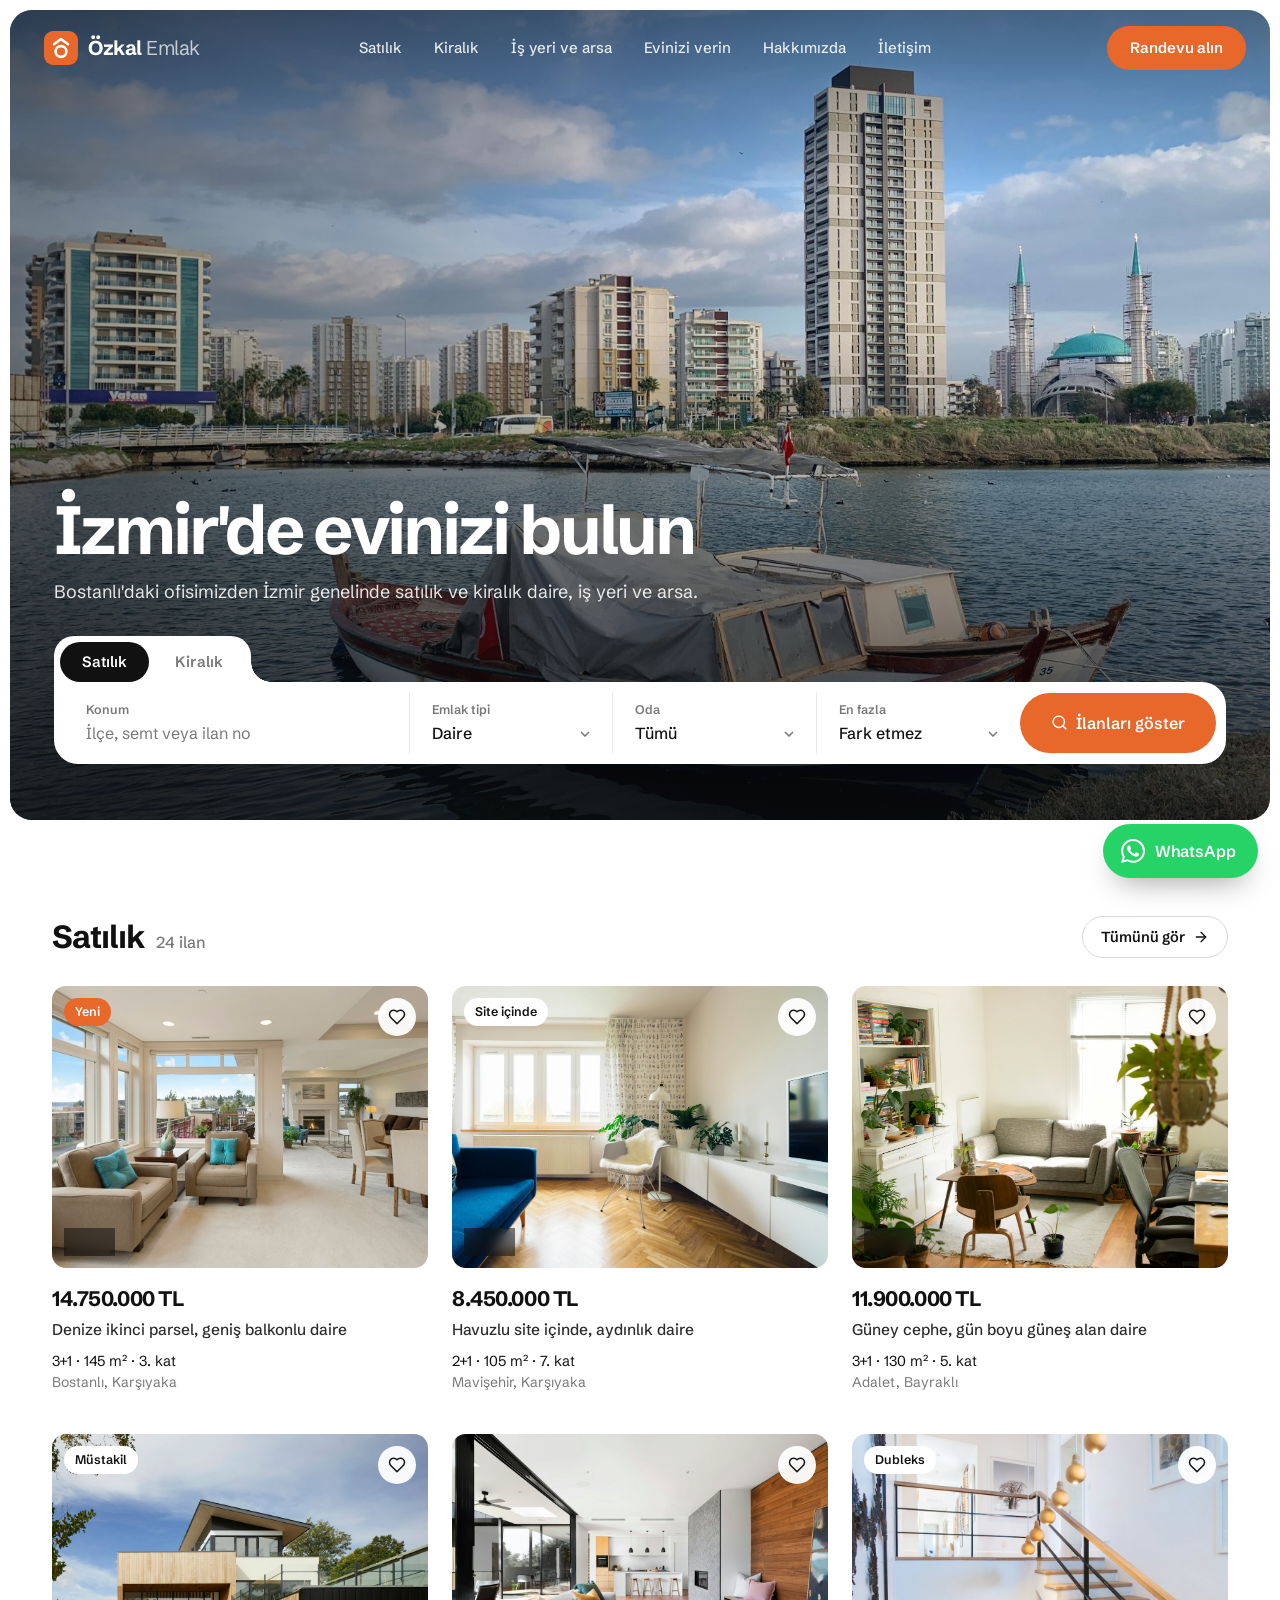
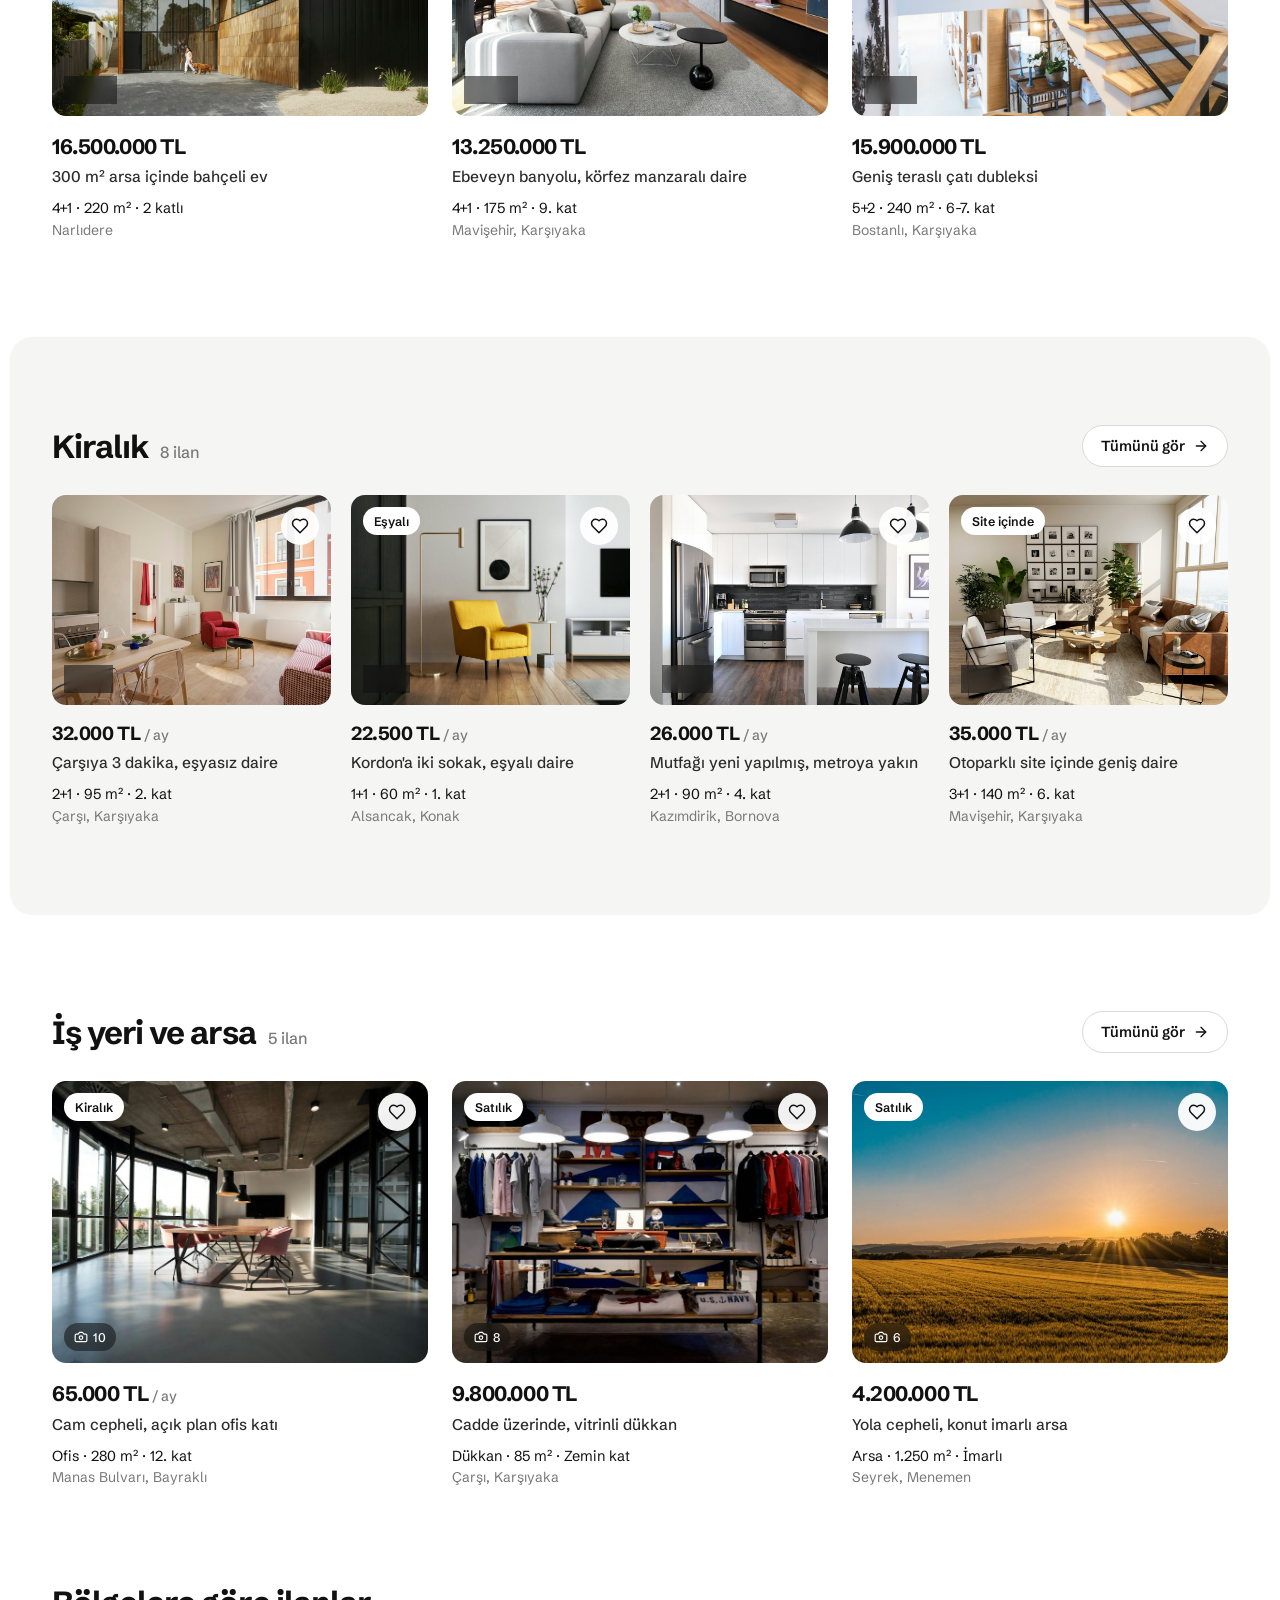
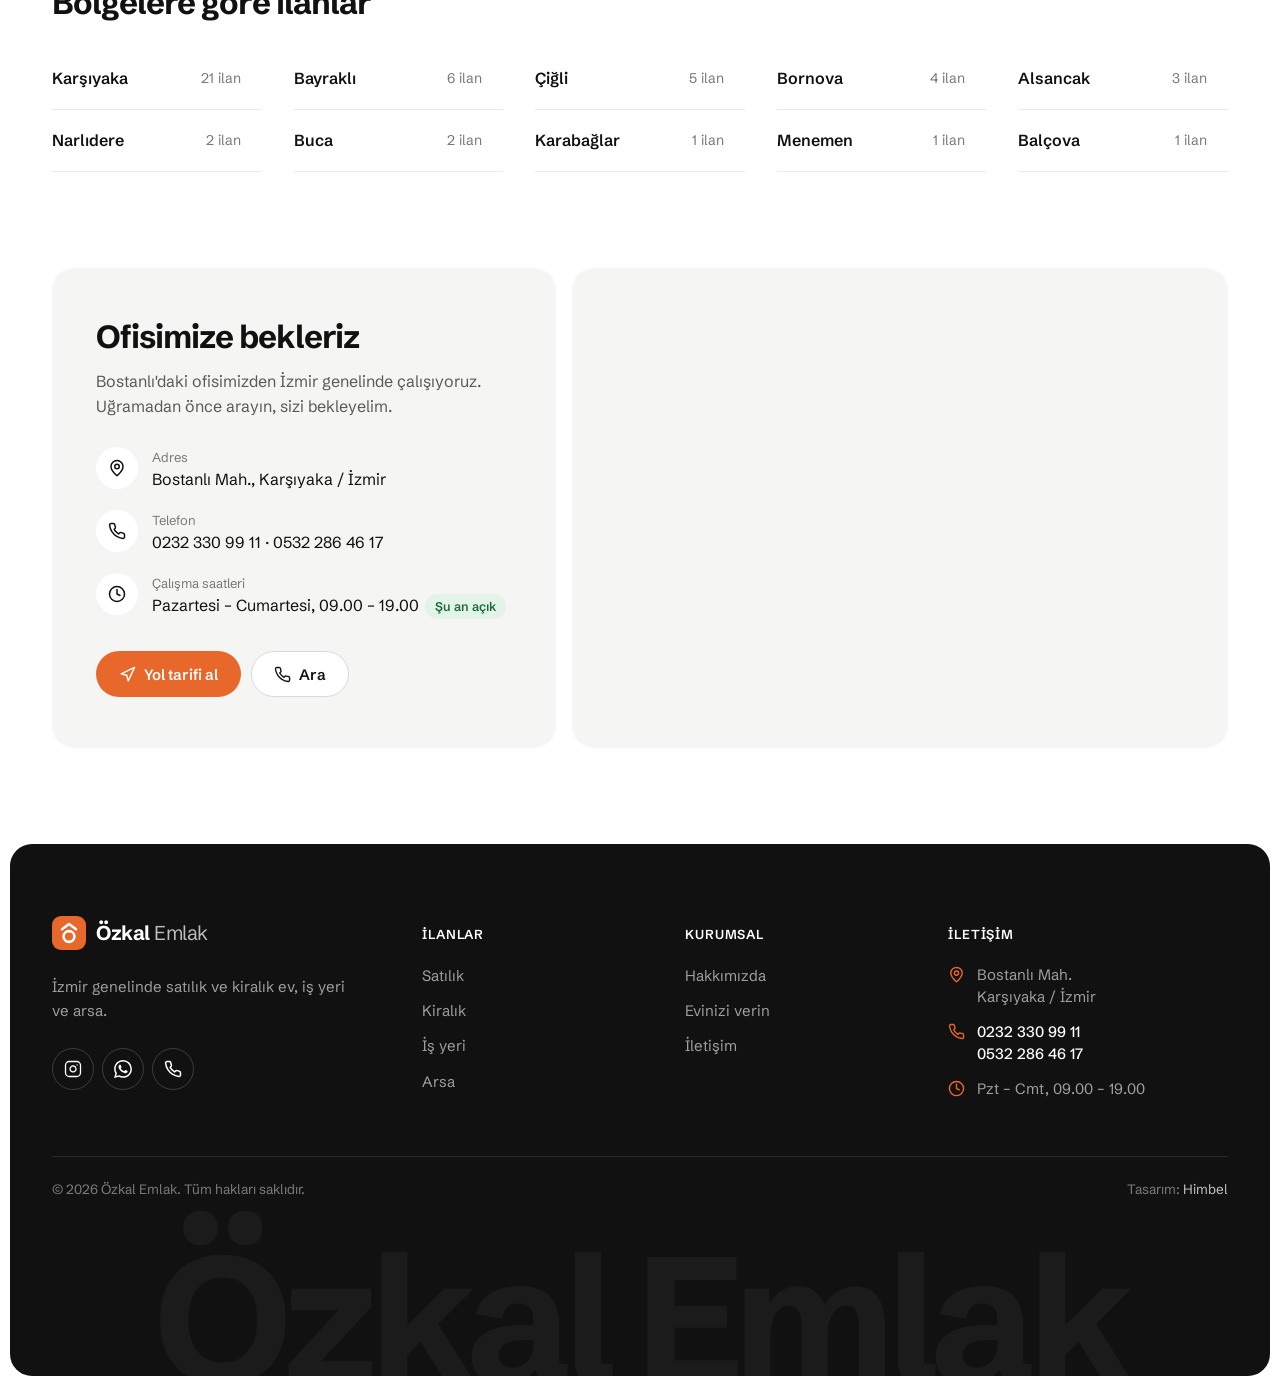
==== commit 93c527f2: "Özkal demo: arama kutusuna yapışık sekmeler ve yeni footer Co-Authored-By: Claude Opus 5.5 <noreply@" ====
--- a/demos/ozkalemlak/index.html
+++ b/demos/ozkalemlak/index.html
@@ -70,11 +70,12 @@
   .hero-inner { position: relative; z-index: 2; width: 100%; max-width: 1280px; margin: 0 auto; padding: 0 44px 56px; color: #fff; }
   .hero h1 { margin: 0 0 14px; font-size: 68px; line-height: 1; font-weight: 700; letter-spacing: -.045em; }
   .hero-sub { margin: 0 0 30px; max-width: 720px; font-size: 18px; color: rgba(255,255,255,.88); }
-  .finder-tabs { display: flex; gap: 8px; margin-bottom: 12px; }
-  .finder-tabs button { height: 42px; padding: 0 22px; border: 1px solid rgba(255,255,255,.3); border-radius: var(--pill); background: rgba(255,255,255,.12); color: #fff; font-weight: 600; font-size: 15px; backdrop-filter: blur(8px); -webkit-backdrop-filter: blur(8px); }
-  .finder-tabs button:hover { background: rgba(255,255,255,.24); }
-  .finder-tabs button[aria-selected="true"] { background: #fff; border-color: #fff; color: var(--k); }
-  .finder-box { display: grid; grid-template-columns: 1.7fr 1fr 1fr 1fr auto; align-items: center; background: #fff; color: var(--k); border-radius: var(--pill); padding: 8px; box-shadow: 0 24px 60px -24px rgba(0,0,0,.5); }
+  .finder-tabs { position: relative; display: inline-flex; gap: 4px; padding: 6px 6px 0; background: #fff; border-radius: 20px 20px 0 0; }
+  .finder-tabs::after { content: ""; position: absolute; right: -20px; bottom: 0; width: 20px; height: 20px; background: radial-gradient(circle at 100% 0, transparent 19.5px, #fff 20px); }
+  .finder-tabs button { height: 40px; padding: 0 22px; border: 0; border-radius: var(--pill); background: transparent; color: var(--g5); font-weight: 600; font-size: 15px; }
+  .finder-tabs button:hover { color: var(--k); background: var(--g1); }
+  .finder-tabs button[aria-selected="true"] { background: var(--k); color: #fff; }
+  .finder-box { display: grid; grid-template-columns: 1.7fr 1fr 1fr 1fr auto; align-items: center; background: #fff; color: var(--k); border-radius: 0 24px 24px 24px; padding: 10px; box-shadow: 0 30px 60px -30px rgba(0,0,0,.55); }
   .ff { position: relative; padding: 8px 22px; border-right: 1px solid var(--g2); min-width: 0; }
   .ff:nth-last-child(2) { border-right: 0; }
   .ff label { display: block; font-size: 12.5px; font-weight: 600; color: var(--g5); margin-bottom: 2px; }
@@ -151,25 +152,26 @@
   .map iframe { width: 100%; height: 100%; min-height: 480px; border: 0; display: block; }
 
   /* footer */
-  .footer { margin: 96px 10px 10px; background: var(--k); color: rgba(255,255,255,.62); border-radius: var(--r-lg); }
-  .foot-top { display: grid; grid-template-columns: 1.4fr 2fr; gap: 64px; padding: 64px 0 56px; }
+  .footer { position: relative; margin: 96px 10px 10px; background: var(--k); color: rgba(255,255,255,.6); border-radius: var(--r-lg); overflow: hidden; }
+  .foot-grid { display: grid; grid-template-columns: 1.5fr 1fr 1fr 1.3fr; gap: 48px; padding: 72px 0 56px; }
   .footer .logo { color: #fff; }
-  .foot-about p { margin: 18px 0 26px; max-width: 340px; font-size: 15px; line-height: 1.65; }
-  .foot-btns { display: flex; gap: 10px; flex-wrap: wrap; }
-  .btn-ghost { border-color: rgba(255,255,255,.22); color: #fff; }
-  .btn-ghost:hover { border-color: #fff; }
-  .btn-ghost .i-wa { color: var(--wa); }
-  .foot-cols { display: grid; grid-template-columns: repeat(3, minmax(0, 1fr)); gap: 32px; }
-  .footer h4 { margin: 6px 0 18px; color: #fff; font-size: 14px; font-weight: 600; }
-  .footer ul { list-style: none; margin: 0; padding: 0; display: grid; gap: 11px; font-size: 15px; }
-  .footer ul a:hover { color: #fff; }
-  .foot-info { display: flex; flex-wrap: wrap; gap: 14px 40px; padding: 24px 0; border-top: 1px solid rgba(255,255,255,.1); font-size: 14.5px; }
-  .foot-info span { display: inline-flex; align-items: center; gap: 10px; }
-  .foot-info .ico { width: 16px; height: 16px; color: var(--o); }
-  .foot-info a:hover { color: #fff; }
-  .foot-bottom { display: flex; justify-content: space-between; flex-wrap: wrap; gap: 8px 24px; padding: 22px 0 28px; border-top: 1px solid rgba(255,255,255,.1); font-size: 13px; color: rgba(255,255,255,.42); }
-  .foot-bottom a { color: rgba(255,255,255,.7); }
+  .foot-about p { margin: 18px 0 24px; max-width: 300px; font-size: 15px; line-height: 1.65; }
+  .socials { display: flex; gap: 8px; }
+  .socials a { width: 42px; height: 42px; border-radius: 50%; border: 1px solid rgba(255,255,255,.18); display: grid; place-items: center; color: #fff; }
+  .socials a:hover { background: #fff; color: var(--k); border-color: #fff; }
+  .socials .ico { width: 18px; height: 18px; }
+  .footer h4 { margin: 8px 0 20px; color: #fff; font-size: 13px; font-weight: 600; letter-spacing: .06em; text-transform: uppercase; }
+  .footer ul { list-style: none; margin: 0; padding: 0; display: grid; gap: 12px; font-size: 15px; }
+  .footer ul a { display: inline-block; }
+  .footer ul a:hover { color: #fff; transform: translateX(3px); }
+  .foot-contact li { display: flex; gap: 12px; align-items: flex-start; line-height: 1.5; }
+  .foot-contact .ico { width: 17px; height: 17px; margin-top: 2px; color: var(--o); }
+  .foot-contact a { color: #fff; font-weight: 500; }
+  .foot-contact a:hover { transform: none !important; color: var(--o) !important; }
+  .foot-bottom { position: relative; z-index: 1; display: flex; justify-content: space-between; flex-wrap: wrap; gap: 8px 24px; padding: 22px 0 26px; border-top: 1px solid rgba(255,255,255,.1); font-size: 13.5px; color: rgba(255,255,255,.45); }
+  .foot-bottom a { color: rgba(255,255,255,.75); }
   .foot-bottom a:hover { color: #fff; }
+  .foot-mark { margin: 12px 0 -.13em; font-size: clamp(60px, 14vw, 205px); line-height: .9; font-weight: 700; letter-spacing: -.055em; color: #1b1b1b; white-space: nowrap; user-select: none; text-align: center; }
 
   /* whatsapp */
   .wa-float { position: fixed; right: 22px; bottom: 22px; z-index: 60; display: flex; align-items: center; gap: 10px; height: 54px; padding: 0 22px 0 18px; border-radius: var(--pill); background: var(--wa); color: #fff; font-weight: 600; box-shadow: 0 14px 30px -12px rgba(0,0,0,.4); }
@@ -187,7 +189,7 @@
   }
   @media (max-width: 1100px) {
     .hero h1 { font-size: 54px; }
-    .finder-box { grid-template-columns: 1fr 1fr; border-radius: 24px; }
+    .finder-box { grid-template-columns: 1fr 1fr; }
     .ff { border-bottom: 1px solid var(--g2); padding: 12px 18px; }
     .ff:first-child { grid-column: 1 / -1; border-right: 0; }
     .ff:nth-child(3) { border-right: 0; }
@@ -198,7 +200,7 @@
     .areas { grid-template-columns: repeat(3, minmax(0, 1fr)); }
     .contact { grid-template-columns: minmax(0, 1fr); }
     .map, .map iframe { min-height: 340px; }
-    .foot-top { grid-template-columns: minmax(0, 1fr); gap: 44px; }
+    .foot-grid { grid-template-columns: 1fr 1fr; gap: 40px; }
   }
   @media (max-width: 720px) {
     :root { --gut: 18px; }
@@ -214,8 +216,8 @@
     .hero-inner { padding: 180px 12px 14px; }
     .hero h1 { font-size: 40px; }
     .hero-sub { font-size: 16px; margin-bottom: 22px; }
-    .finder-tabs button { flex: 1; }
-    .finder-box { padding: 6px; border-radius: 20px; }
+    .finder-tabs button { padding: 0 20px; }
+    .finder-box { padding: 6px; border-radius: 0 20px 20px 20px; }
     .ff { padding: 10px 12px; }
     .suggest { left: 0; right: 0; }
     section.block { padding-top: 72px; }
@@ -232,10 +234,10 @@
     .contact-info { padding: 28px 20px; border-radius: 18px; }
     .map { border-radius: 18px; }
     .footer { margin: 72px 6px 6px; border-radius: 18px; }
-    .foot-top { padding: 44px 0 36px; }
-    .foot-cols { grid-template-columns: repeat(2, minmax(0, 1fr)); }
-    .foot-cols > div:last-child { grid-column: 1 / -1; }
-    .foot-bottom { padding-bottom: 90px; }
+    .foot-grid { grid-template-columns: 1fr 1fr; gap: 36px 20px; padding: 48px 0 40px; }
+    .foot-about, .foot-contact-col { grid-column: 1 / -1; }
+    .foot-bottom { padding-bottom: 26px; }
+    .foot-mark { padding-bottom: 34px; }
     .wa-float { right: 14px; bottom: 14px; width: 56px; height: 56px; padding: 0; justify-content: center; }
     .wa-float span { display: none; }
     .wa-float .ico { width: 28px; height: 28px; }
@@ -260,6 +262,7 @@
     <symbol id="i-nav" viewBox="0 0 24 24" fill="none" stroke="currentColor" stroke-width="1.75" stroke-linecap="round" stroke-linejoin="round"><svg class="lucide lucide-navigation" xmlns="http://www.w3.org/2000/svg" width="24" height="24" viewBox="0 0 24 24" fill="none" stroke="currentColor" stroke-width="2" stroke-linecap="round" stroke-linejoin="round" > <polygon points="3 11 22 2 13 21 11 13 3 11"/></symbol>
     <symbol id="i-down" viewBox="0 0 24 24" fill="none" stroke="currentColor" stroke-width="1.75" stroke-linecap="round" stroke-linejoin="round"><svg class="lucide lucide-chevron-down" xmlns="http://www.w3.org/2000/svg" width="24" height="24" viewBox="0 0 24 24" fill="none" stroke="currentColor" stroke-width="2" stroke-linecap="round" stroke-linejoin="round" > <path d="m6 9 6 6 6-6"/></symbol>
     <symbol id="i-wa" viewBox="0 0 24 24"><path fill="currentColor" d="M17.472 14.382c-.297-.149-1.758-.867-2.03-.967-.273-.099-.471-.148-.67.15-.197.297-.767.966-.94 1.164-.173.199-.347.223-.644.075-.297-.15-1.255-.463-2.39-1.475-.883-.788-1.48-1.761-1.653-2.059-.173-.297-.018-.458.13-.606.134-.133.298-.347.446-.52.149-.174.198-.298.298-.497.099-.198.05-.371-.025-.52-.075-.149-.669-1.612-.916-2.207-.242-.579-.487-.5-.669-.51-.173-.008-.371-.01-.57-.01-.198 0-.52.074-.792.372-.272.297-1.04 1.016-1.04 2.479 0 1.462 1.065 2.875 1.213 3.074.149.198 2.096 3.2 5.077 4.487.709.306 1.262.489 1.694.625.712.227 1.36.195 1.871.118.571-.085 1.758-.719 2.006-1.413.248-.694.248-1.289.173-1.413-.074-.124-.272-.198-.57-.347m-5.421 7.403h-.004a9.87 9.87 0 01-5.031-1.378l-.361-.214-3.741.982.998-3.648-.235-.374a9.86 9.86 0 01-1.51-5.26c.001-5.45 4.436-9.884 9.888-9.884 2.64 0 5.122 1.03 6.988 2.898a9.825 9.825 0 012.893 6.994c-.003 5.45-4.437 9.884-9.885 9.884m8.413-18.297A11.815 11.815 0 0012.05 0C5.495 0 .16 5.335.157 11.892c0 2.096.547 4.142 1.588 5.945L.057 24l6.305-1.654a11.882 11.882 0 005.683 1.448h.005c6.554 0 11.89-5.335 11.893-11.893a11.821 11.821 0 00-3.48-8.413Z"/></symbol>
+    <symbol id="i-ig" viewBox="0 0 24 24" fill="none" stroke="currentColor" stroke-width="1.75" stroke-linecap="round" stroke-linejoin="round"><rect width="20" height="20" x="2" y="2" rx="5" ry="5"/><path d="M16 11.37A4 4 0 1 1 12.63 8 4 4 0 0 1 16 11.37z"/><line x1="17.5" x2="17.51" y1="6.5" y2="6.5"/></symbol>
   </defs>
 </svg>
 
@@ -291,7 +294,7 @@
 <main>
   <section class="hero">
     <div class="hero-media">
-      <img src="img/hero-mavisehir.jpg" alt="Mavişehir sahili ve konutları" fetchpriority="high">
+      <img src="img/hero-mavisehir.jpg" alt="Mavişehir sahili ve konutları" title="Fotoğraf: Denham35, CC BY-SA 4.0" fetchpriority="high">
       <div class="hero-inner">
         <h1>İzmir'de evinizi bulun</h1>
         <p class="hero-sub">Bostanlı'daki ofisimizden İzmir genelinde satılık ve kiralık daire, iş yeri ve arsa.</p>
@@ -454,31 +457,30 @@
 
 <footer class="footer">
   <div class="wrap">
-    <div class="foot-top">
+    <div class="foot-grid">
       <div class="foot-about">
         <a class="logo" href="#"><svg><use href="#logo"/></svg><span class="logo-text"><b>Özkal</b> <span>Emlak</span></span></a>
-        <p>İzmir genelinde satılık ve kiralık ev, iş yeri ve arsa. Ofisimiz Bostanlı, Karşıyaka'da.</p>
-        <div class="foot-btns">
-          <a class="btn btn-ghost" href="tel:+902323309911"><svg class="ico" aria-hidden="true"><use href="#i-phone"/></svg>0232 330 99 11</a>
-          <a class="btn btn-ghost" href="https://wa.me/905322864617"><svg class="ico i-wa" aria-hidden="true"><use href="#i-wa"/></svg>WhatsApp</a>
+        <p>İzmir genelinde satılık ve kiralık ev, iş yeri ve arsa.</p>
+        <div class="socials">
+          <a href="#" aria-label="Instagram"><svg class="ico" aria-hidden="true"><use href="#i-ig"/></svg></a>
+          <a href="https://wa.me/905322864617" aria-label="WhatsApp"><svg class="ico" aria-hidden="true"><use href="#i-wa"/></svg></a>
+          <a href="tel:+902323309911" aria-label="Telefon"><svg class="ico" aria-hidden="true"><use href="#i-phone"/></svg></a>
         </div>
       </div>
-      <div class="foot-cols">
-        <div><h4>İlanlar</h4><ul><li><a href="#satilik">Satılık daire</a></li><li><a href="#kiralik">Kiralık daire</a></li><li><a href="#isyeri">İş yeri</a></li><li><a href="#isyeri">Arsa</a></li></ul></div>
-        <div><h4>Özkal Emlak</h4><ul><li><a href="#">Hakkımızda</a></li><li><a href="#">Evinizi verin</a></li><li><a href="#iletisim">İletişim</a></li></ul></div>
-        <div><h4>Bölgeler</h4><ul><li><a href="#bolgeler">Karşıyaka</a></li><li><a href="#bolgeler">Bayraklı</a></li><li><a href="#bolgeler">Bornova</a></li><li><a href="#bolgeler">Çiğli</a></li></ul></div>
-      </div>
-    </div>
-    <div class="foot-info">
-      <span><svg class="ico" aria-hidden="true"><use href="#i-pin"/></svg>Bostanlı Mah., Karşıyaka / İzmir</span>
-      <span><svg class="ico" aria-hidden="true"><use href="#i-clock"/></svg>Pazartesi – Cumartesi, 09.00 – 19.00</span>
-      <span><svg class="ico" aria-hidden="true"><use href="#i-phone"/></svg><a href="tel:+905322864617">0532 286 46 17</a></span>
+      <div><h4>İlanlar</h4><ul><li><a href="#satilik">Satılık</a></li><li><a href="#kiralik">Kiralık</a></li><li><a href="#isyeri">İş yeri</a></li><li><a href="#isyeri">Arsa</a></li></ul></div>
+      <div><h4>Kurumsal</h4><ul><li><a href="#">Hakkımızda</a></li><li><a href="#">Evinizi verin</a></li><li><a href="#iletisim">İletişim</a></li></ul></div>
+      <div class="foot-contact-col"><h4>İletişim</h4><ul class="foot-contact">
+        <li><svg class="ico" aria-hidden="true"><use href="#i-pin"/></svg><span>Bostanlı Mah.<br>Karşıyaka / İzmir</span></li>
+        <li><svg class="ico" aria-hidden="true"><use href="#i-phone"/></svg><span><a href="tel:+902323309911">0232 330 99 11</a><br><a href="tel:+905322864617">0532 286 46 17</a></span></li>
+        <li><svg class="ico" aria-hidden="true"><use href="#i-clock"/></svg><span>Pzt – Cmt, 09.00 – 19.00</span></li>
+      </ul></div>
     </div>
     <div class="foot-bottom">
-      <span>© 2026 Özkal Emlak</span>
-      <span>Kapak fotoğrafı: Denham35, CC BY-SA 4.0 · Tasarım: <a href="https://himbel.com">Himbel</a></span>
+      <span>© 2026 Özkal Emlak. Tüm hakları saklıdır.</span>
+      <span>Tasarım: <a href="https://himbel.com">Himbel</a></span>
     </div>
   </div>
+  <div class="foot-mark" aria-hidden="true">Özkal Emlak</div>
 </footer>
 
 <a class="wa-float" href="https://wa.me/905322864617" aria-label="WhatsApp'tan yazın"><svg class="ico" aria-hidden="true"><use href="#i-wa"/></svg><span>WhatsApp</span></a>
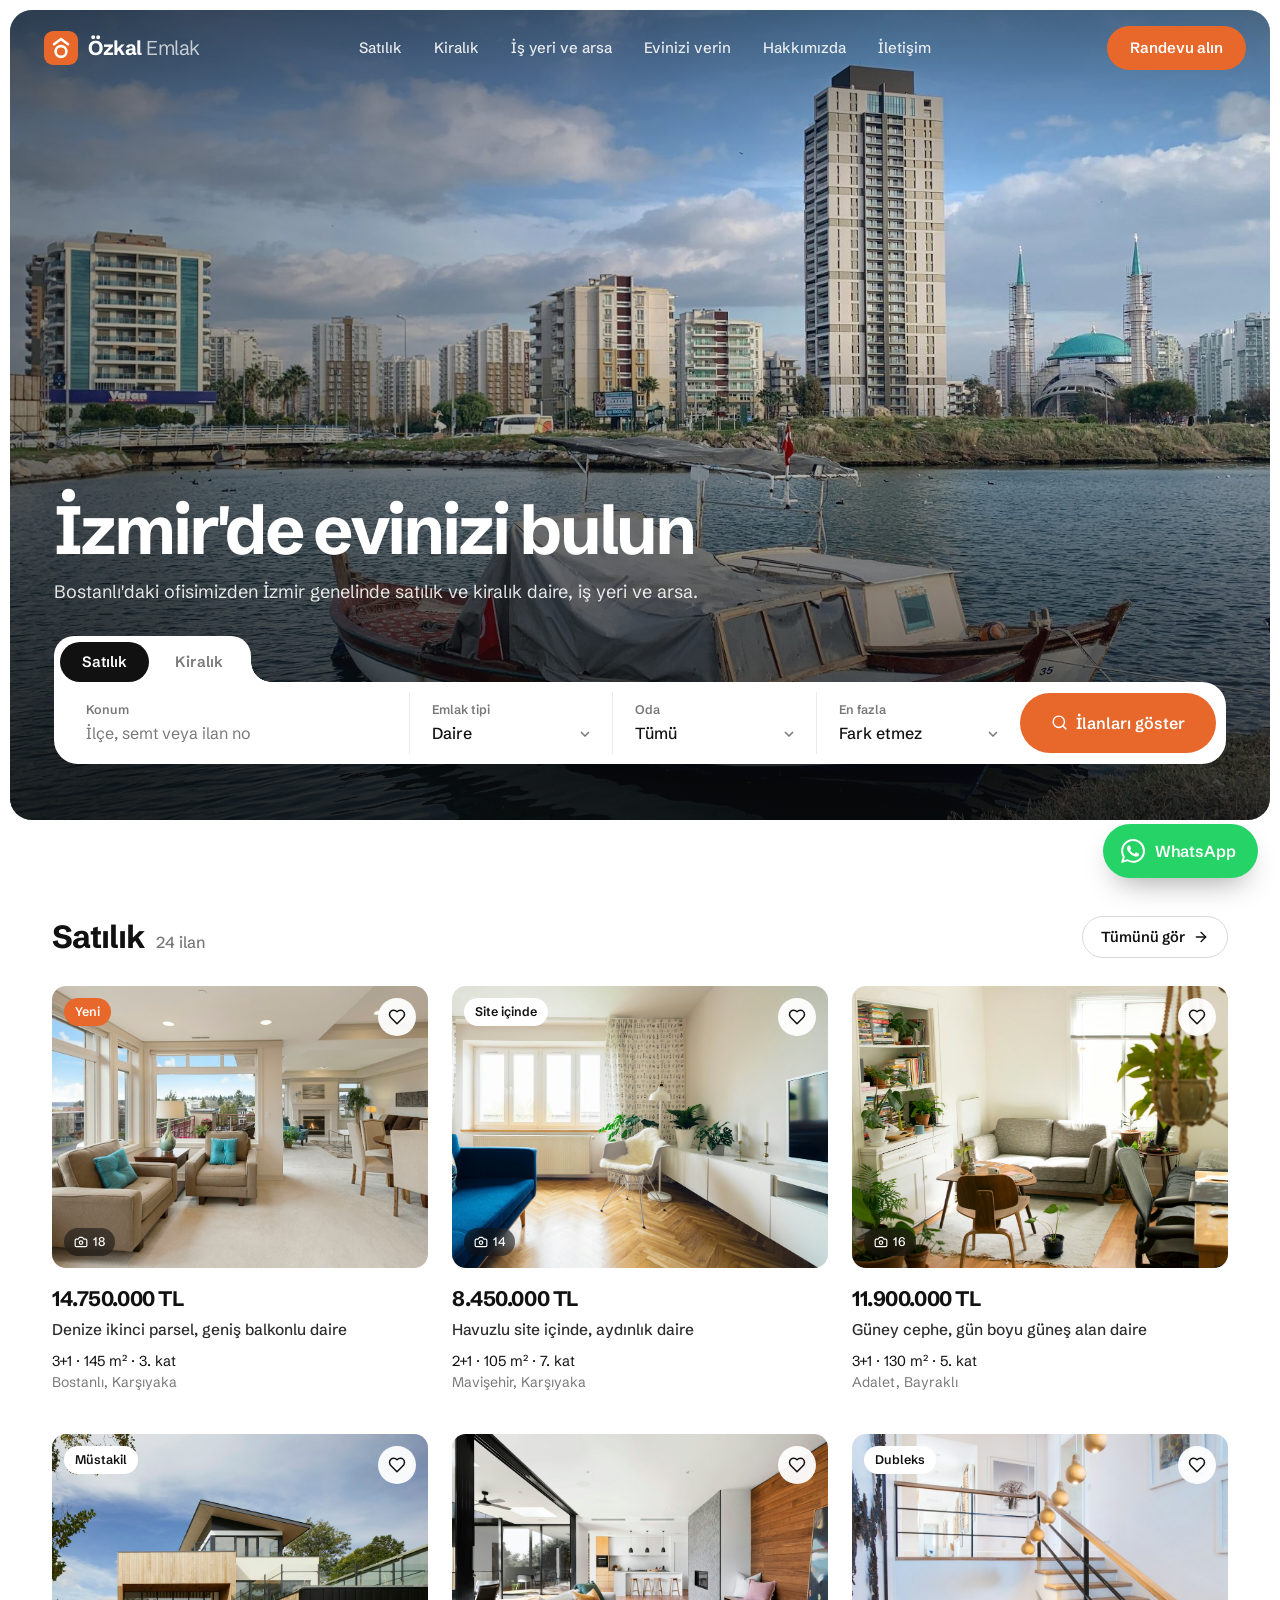
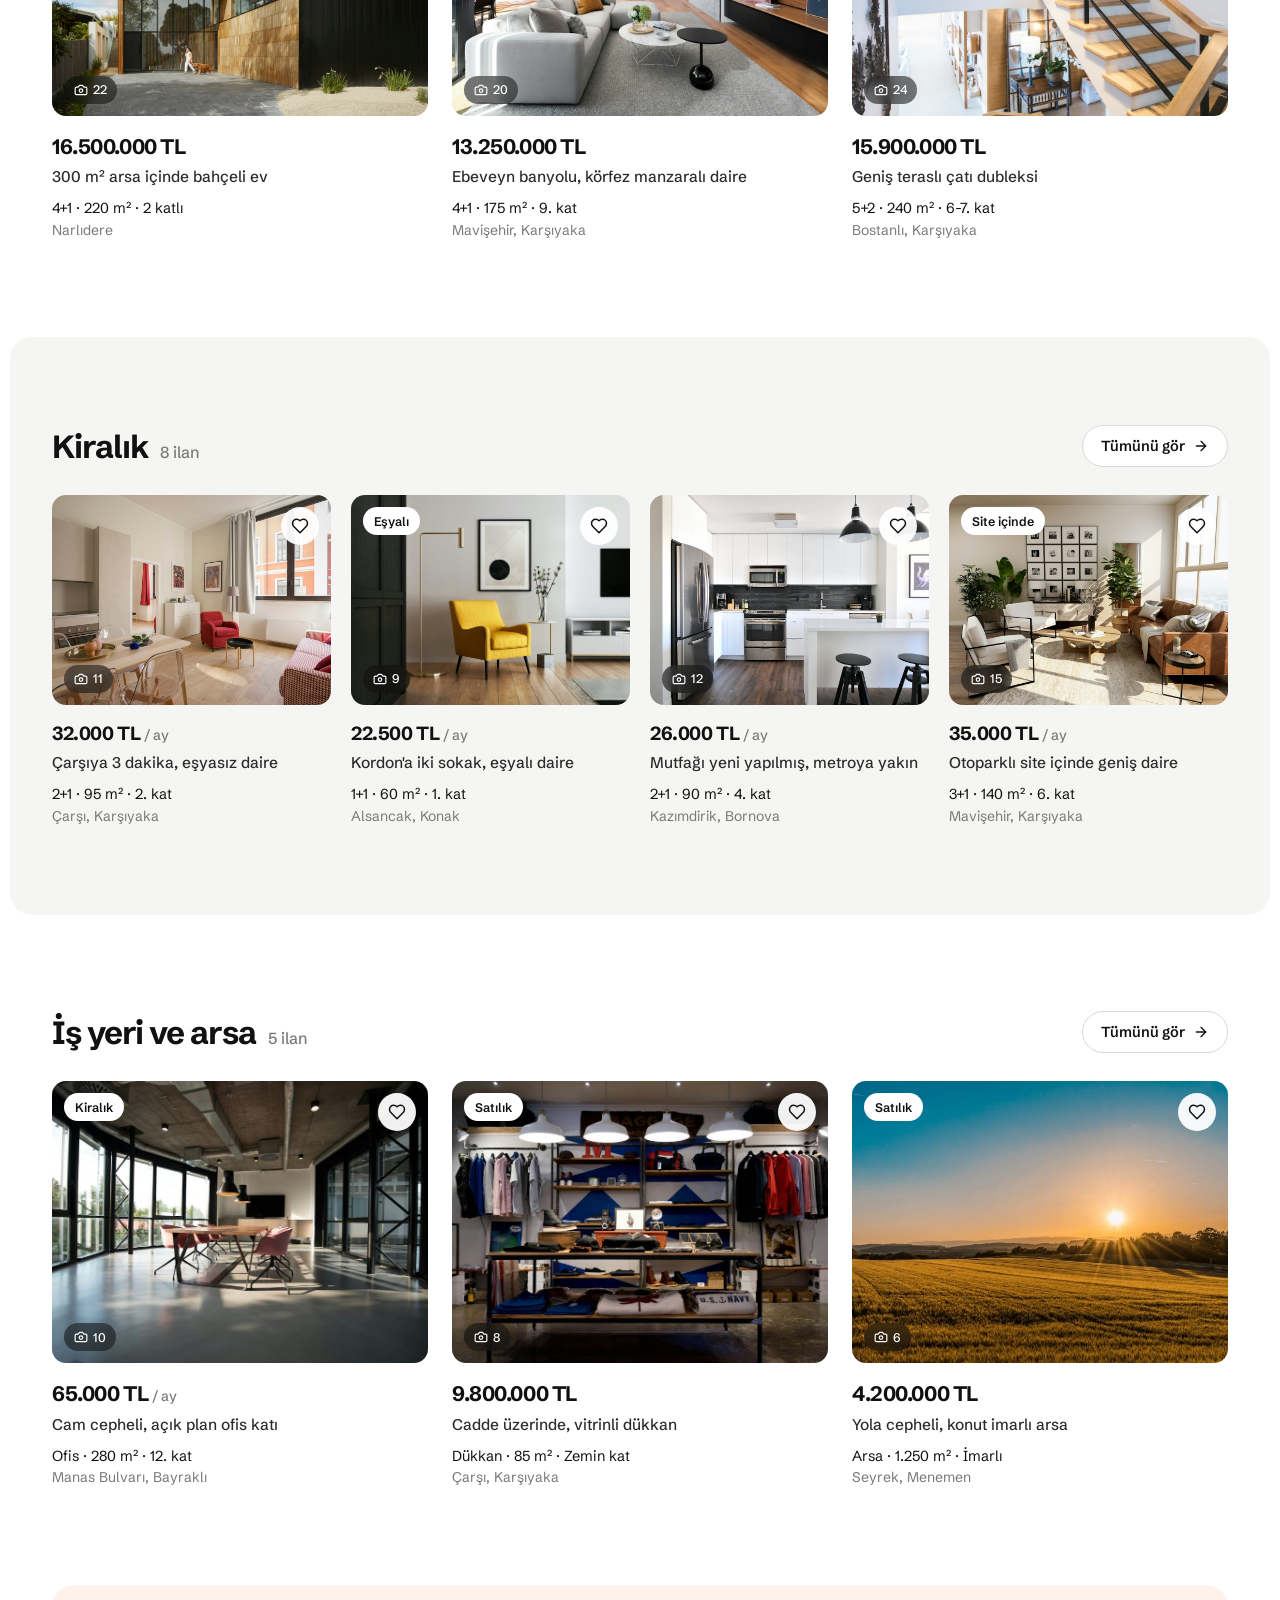
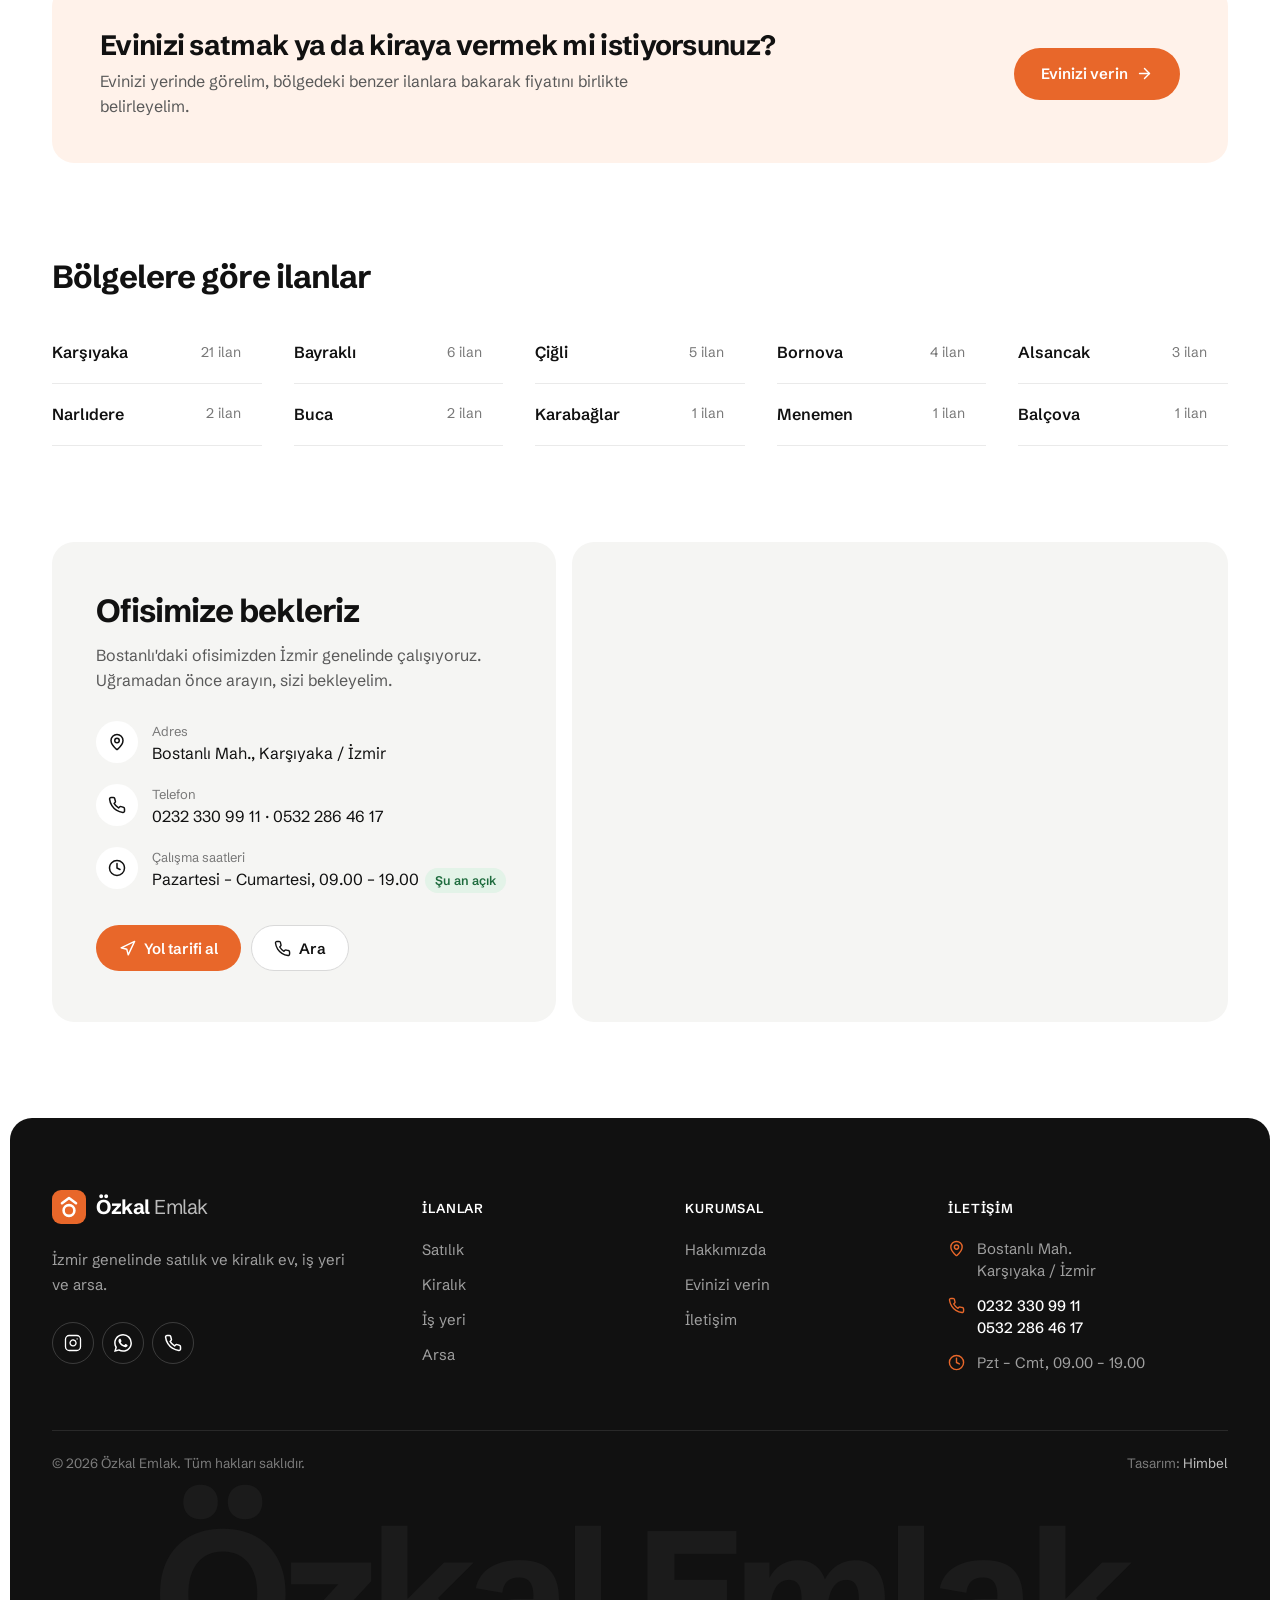
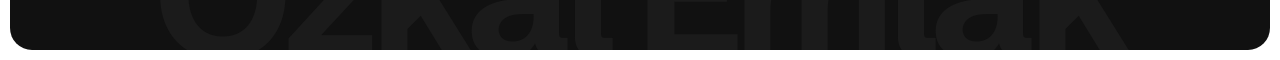
==== commit ec2829fb: "Özkal demo: ev sahipleri için Evinizi verin bandı Co-Authored-By: Claude Opus 5.5 <noreply@anthropic" ====
--- a/demos/ozkalemlak/index.html
+++ b/demos/ozkalemlak/index.html
@@ -126,6 +126,13 @@
   .spec { display: block; font-size: 14.5px; }
   .loc { display: block; font-size: 14px; color: var(--g5); }
   .g4 .price { font-size: 19px; }
+
+  /* owner band */
+  .owner { display: flex; align-items: center; justify-content: space-between; gap: 32px; padding: 44px 48px; background: var(--o-light); border-radius: var(--r-lg); }
+  .owner h2 { margin: 0 0 8px; font-size: 28px; line-height: 1.15; font-weight: 700; letter-spacing: -.025em; }
+  .owner p { margin: 0; max-width: 560px; color: var(--g6); }
+  .owner .btn { height: 52px; padding: 0 26px; }
+  .owner .btn:hover .ico { transform: translateX(3px); }
 
   /* areas */
   .areas { list-style: none; margin: 0; padding: 0; display: grid; grid-template-columns: repeat(5, minmax(0, 1fr)); column-gap: 32px; }
@@ -231,6 +238,9 @@
     .rail .card { scroll-snap-align: start; }
     .areas { grid-template-columns: repeat(2, minmax(0, 1fr)); column-gap: 20px; }
     .areas .ico { display: none; }
+    .owner { flex-direction: column; align-items: flex-start; gap: 22px; padding: 30px 22px; border-radius: 18px; }
+    .owner h2 { font-size: 23px; }
+    .owner .btn { width: 100%; }
     .contact-info { padding: 28px 20px; border-radius: 18px; }
     .map { border-radius: 18px; }
     .footer { margin: 72px 6px 6px; border-radius: 18px; }
@@ -417,6 +427,18 @@
     </div>
   </section>
 
+  <section class="block">
+    <div class="wrap">
+      <div class="owner">
+        <div>
+          <h2>Evinizi satmak ya da kiraya vermek mi istiyorsunuz?</h2>
+          <p>Evinizi yerinde görelim, bölgedeki benzer ilanlara bakarak fiyatını birlikte belirleyelim.</p>
+        </div>
+        <a class="btn btn-o" href="#">Evinizi verin <svg class="ico" aria-hidden="true"><use href="#i-arrow"/></svg></a>
+      </div>
+    </div>
+  </section>
+
   <section class="block" id="bolgeler">
     <div class="wrap">
       <div class="sec-head"><h2 class="h">Bölgelere göre ilanlar</h2></div>
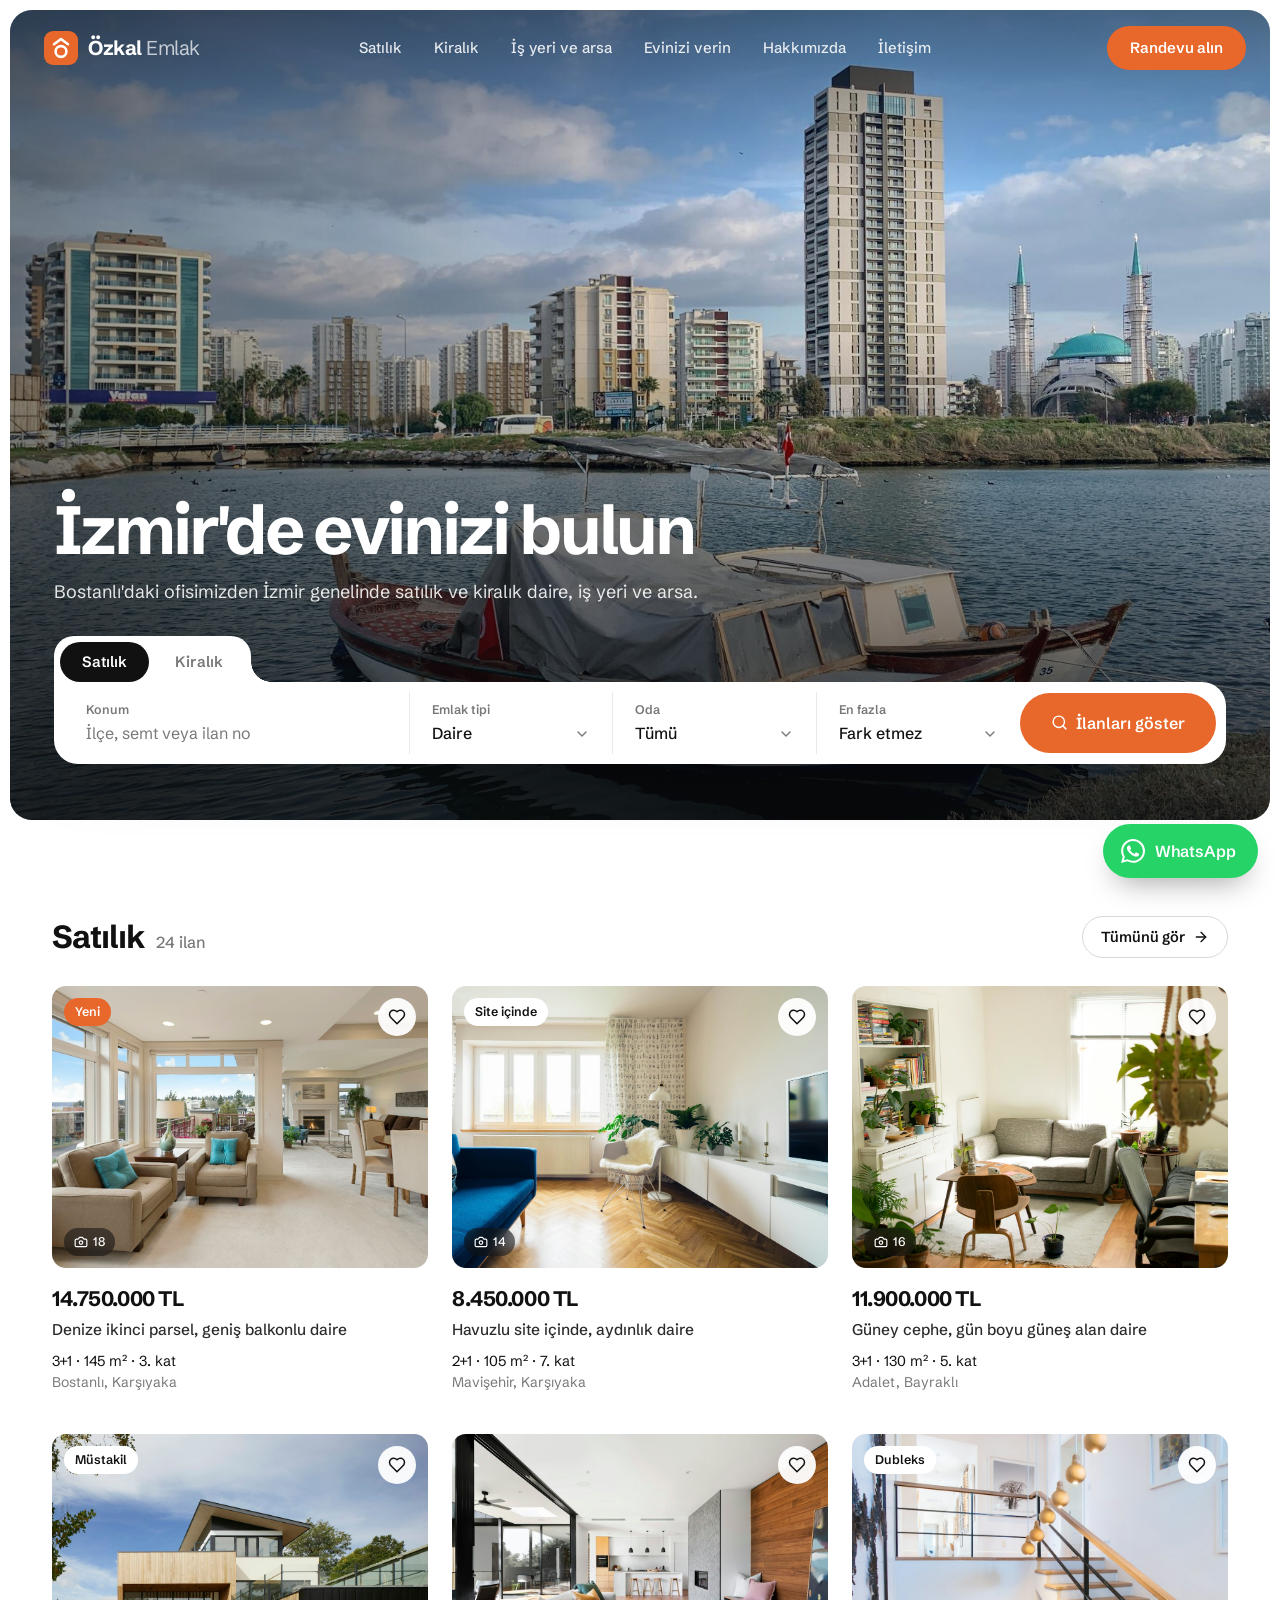
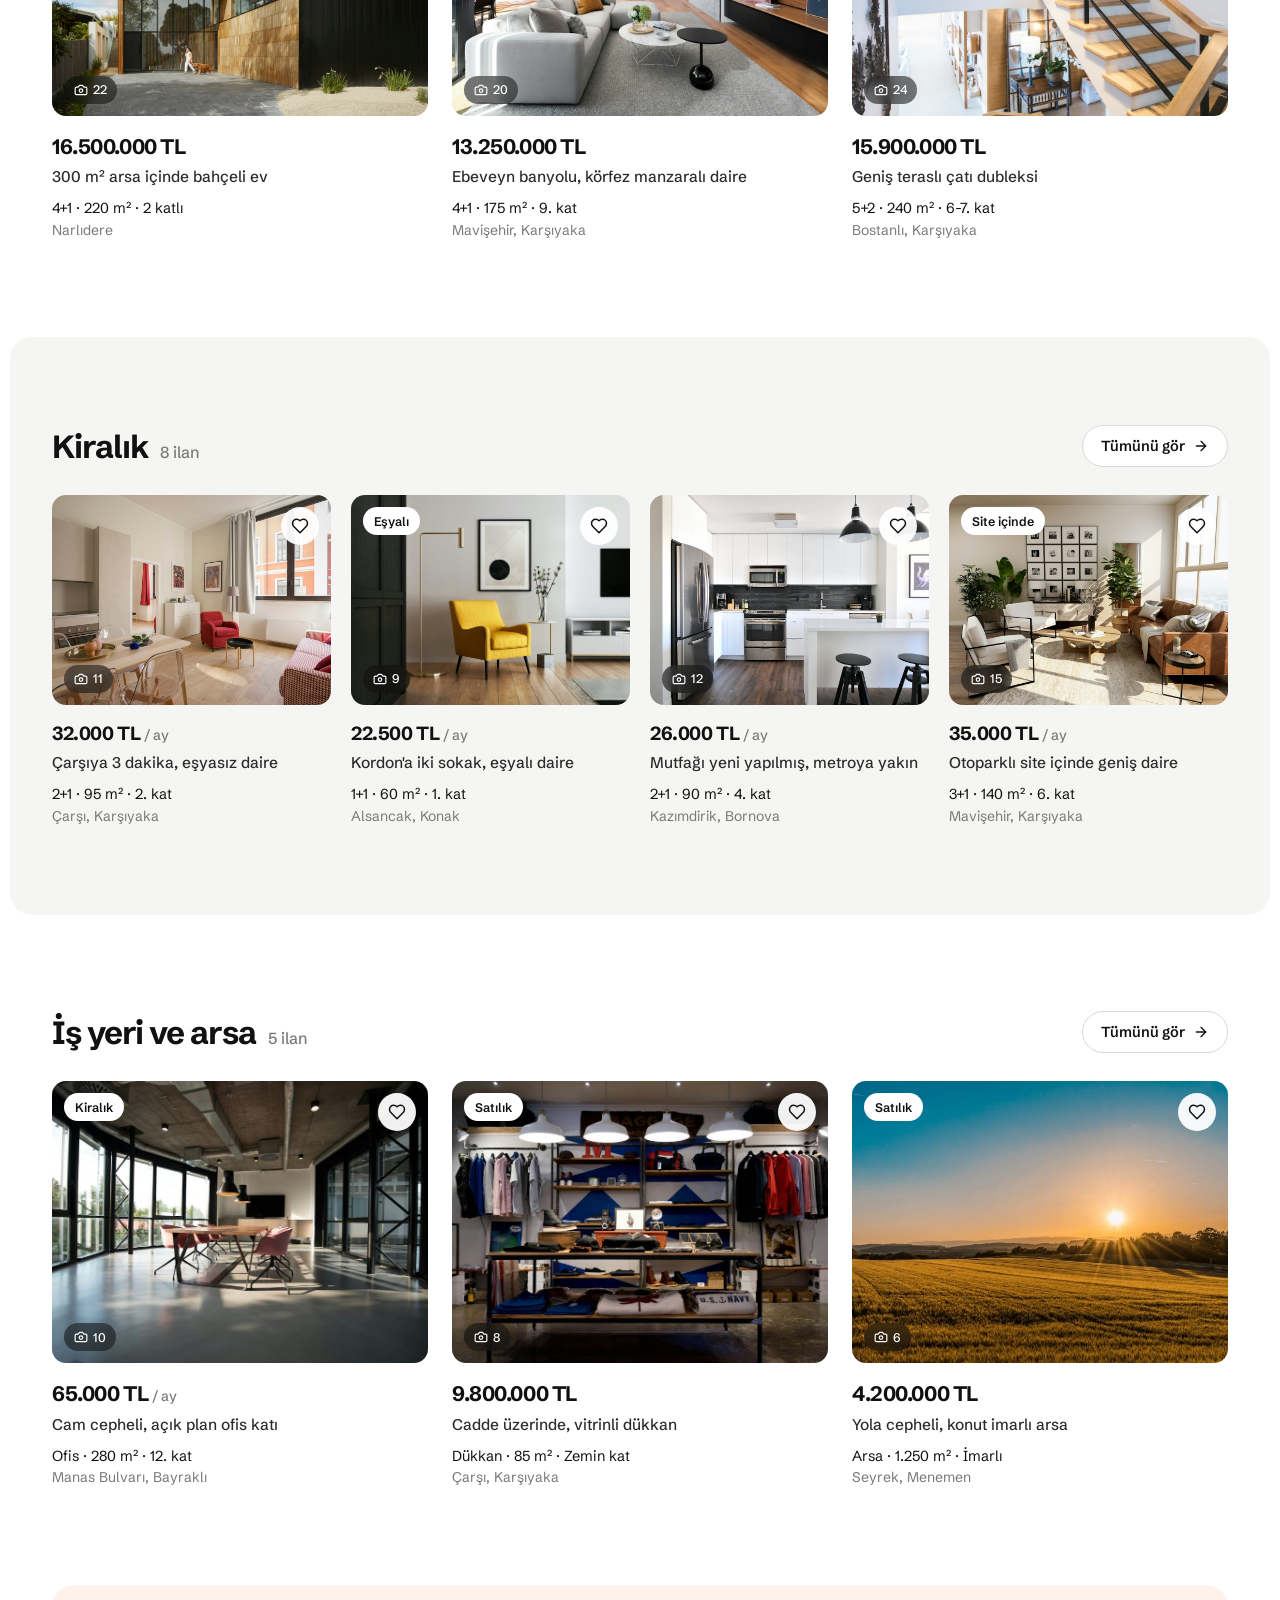
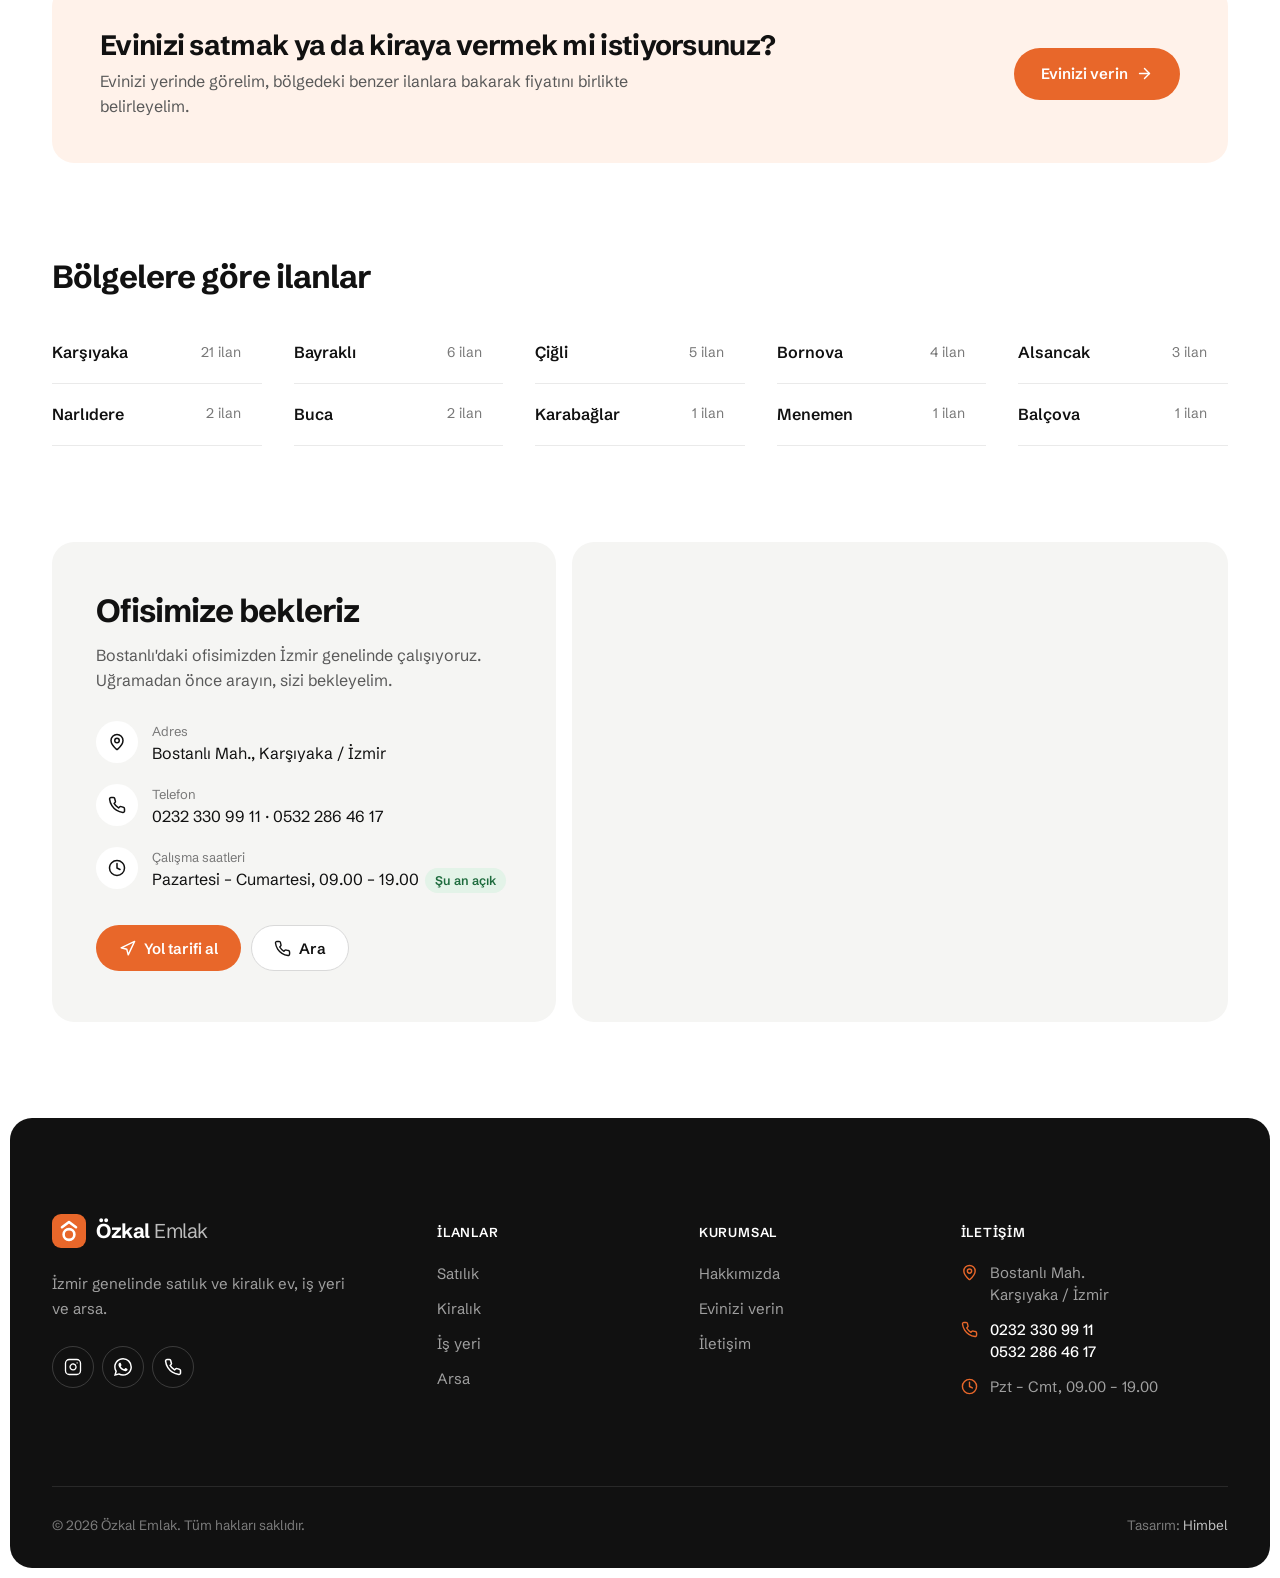
==== commit c6bab294: "Özkal demo: özel açılır menüler, sade hover, ferah footer - Emlak tipi, oda ve fiyat için siteye öze" ====
--- a/demos/ozkalemlak/index.html
+++ b/demos/ozkalemlak/index.html
@@ -31,9 +31,9 @@
   .btn { display: inline-flex; align-items: center; justify-content: center; gap: 8px; height: 46px; padding: 0 22px; border-radius: var(--pill); border: 1px solid transparent; font-weight: 600; font-size: 15px; white-space: nowrap; }
   .btn .ico { width: 17px; height: 17px; }
   .btn-o { background: var(--o); color: #fff; }
-  .btn-o:hover { background: var(--o-hover); transform: translateY(-1px); box-shadow: 0 8px 18px -10px rgba(232,103,42,.9); }
+  .btn-o:hover { background: var(--o-hover); }
   .btn-line { border-color: var(--g3); background: #fff; color: var(--k); }
-  .btn-line:hover { border-color: var(--k); }
+  .btn-line:hover { background: var(--k); border-color: var(--k); color: #fff; }
 
   /* logo */
   .logo { display: inline-flex; align-items: center; gap: 10px; }
@@ -63,8 +63,9 @@
 
   /* hero */
   .hero { padding: 10px 10px 0; }
-  .hero-media { position: relative; min-height: 700px; height: 90vh; max-height: 860px; border-radius: var(--r-lg); overflow: hidden; background: #b9c4cc; display: flex; flex-direction: column; justify-content: flex-end; }
+  .hero-media { position: relative; min-height: 700px; height: 90vh; max-height: 860px; border-radius: var(--r-lg); background: #b9c4cc; display: flex; flex-direction: column; justify-content: flex-end; }
   .hero-media > img { position: absolute; inset: 0; width: 100%; height: 100%; object-fit: cover; object-position: 50% 42%; }
+  .hero-media > img, .hero-media::after { border-radius: inherit; }
   .hero-media::after { content: ""; position: absolute; inset: 0; pointer-events: none;
     background: linear-gradient(180deg, rgba(0,0,0,.42) 0%, rgba(0,0,0,0) 22%), linear-gradient(90deg, rgba(10,12,14,.45) 0%, rgba(10,12,14,.15) 45%, rgba(10,12,14,0) 70%), linear-gradient(0deg, rgba(10,12,14,.78) 0%, rgba(10,12,14,.45) 30%, rgba(10,12,14,0) 60%); }
   .hero-inner { position: relative; z-index: 2; width: 100%; max-width: 1280px; margin: 0 auto; padding: 0 44px 56px; color: #fff; }
@@ -81,14 +82,26 @@
   .ff label { display: block; font-size: 12.5px; font-weight: 600; color: var(--g5); margin-bottom: 2px; }
   .ff input, .ff select { width: 100%; border: 0; padding: 0; background: transparent; outline: 0; font-size: 16px; font-weight: 500; color: var(--k); appearance: none; -webkit-appearance: none; }
   .ff input::placeholder { color: var(--g5); font-weight: 400; }
-  .ff select { cursor: pointer; padding-right: 20px; background: url("data:image/svg+xml,%3Csvg xmlns='http://www.w3.org/2000/svg' width='10' height='6'%3E%3Cpath d='M1 1l4 4 4-4' fill='none' stroke='%23787878' stroke-width='1.5'/%3E%3C/svg%3E") no-repeat right 0 center; }
+  .ff select { display: none; }
   .finder-box .btn { height: 60px; padding: 0 30px; font-size: 16px; }
-  .suggest { position: absolute; left: 8px; right: -40px; top: calc(100% + 18px); background: #fff; border-radius: 16px; box-shadow: 0 18px 40px -12px rgba(0,0,0,.3); border: 1px solid var(--g2); padding: 6px; display: none; z-index: 5; }
-  .suggest.open { display: block; }
-  .suggest button { display: flex; justify-content: space-between; align-items: center; width: 100%; border: 0; background: none; padding: 10px 12px; border-radius: 10px; font-size: 15px; text-align: left; }
-  .suggest button:hover { background: var(--g1); }
-  .suggest small { color: var(--g5); font-size: 13px; }
-  .suggest .head { padding: 8px 12px 6px; font-size: 12px; font-weight: 600; color: var(--g5); }
+  .pop { position: absolute; z-index: 20; top: calc(100% + 18px); background: #fff; border: 1px solid var(--g2); border-radius: 18px; padding: 6px; box-shadow: 0 24px 48px -18px rgba(0,0,0,.35); max-height: 330px; overflow-y: auto; opacity: 0; visibility: hidden; transform: translateY(-6px); transition: opacity .2s, transform .25s var(--ease), visibility .2s; }
+  .pop.open, .dd.open > .pop { opacity: 1; visibility: visible; transform: none; }
+  .pop button { display: flex; justify-content: space-between; align-items: center; gap: 14px; width: 100%; border: 0; background: none; padding: 11px 12px; border-radius: 12px; font-size: 15px; font-weight: 500; text-align: left; color: var(--k); white-space: nowrap; }
+  .pop button:hover { background: var(--g1); }
+  .pop button[aria-selected="true"] { color: var(--o-text); font-weight: 600; }
+  .pop button .ico { width: 16px; height: 16px; opacity: 0; }
+  .pop button[aria-selected="true"] .ico { opacity: 1; }
+  .pop small { color: var(--g5); font-size: 13px; font-weight: 400; }
+  .pop .head { padding: 8px 12px 6px; font-size: 12px; font-weight: 600; color: var(--g5); }
+  .suggest { left: 8px; right: -40px; }
+  .dd { position: relative; }
+  .dd-btn { display: flex; align-items: center; justify-content: space-between; gap: 8px; width: 100%; border: 0; background: none; padding: 0; font-size: 16px; font-weight: 500; color: var(--k); text-align: left; }
+  .dd-btn span { overflow: hidden; text-overflow: ellipsis; white-space: nowrap; }
+  .dd-btn .ico { width: 16px; height: 16px; color: var(--g5); transition: transform .25s var(--ease); }
+  .dd.open .dd-btn .ico { transform: rotate(180deg); color: var(--k); }
+  .dd .pop { top: calc(100% + 26px); left: -14px; min-width: calc(100% + 28px); }
+  .ff:has(.dd) { cursor: pointer; }
+  .ff label { cursor: inherit; }
 
   /* sections */
   section.block { padding: 96px 0 0; }
@@ -98,7 +111,7 @@
   .h span { font-size: 16px; font-weight: 500; color: var(--g5); letter-spacing: 0; margin-left: 6px; }
   .link-more { display: inline-flex; align-items: center; gap: 8px; height: 42px; padding: 0 18px; border: 1px solid var(--g3); border-radius: var(--pill); font-weight: 600; font-size: 14.5px; white-space: nowrap; background: #fff; }
   .link-more .ico { width: 16px; height: 16px; }
-  .link-more:hover { border-color: var(--k); }
+  .link-more:hover { background: var(--k); border-color: var(--k); color: #fff; }
   .link-more:hover .ico { transform: translateX(3px); }
 
   /* cards */
@@ -114,7 +127,7 @@
   .pc { position: absolute; left: 12px; bottom: 12px; display: inline-flex; align-items: center; gap: 5px; height: 28px; padding: 0 10px; border-radius: var(--pill); background: rgba(17,17,17,.55); color: #fff; font-size: 12.5px; font-weight: 500; backdrop-filter: blur(6px); -webkit-backdrop-filter: blur(6px); }
   .pc .ico { width: 14px; height: 14px; }
   .save { position: absolute; right: 12px; top: 12px; width: 38px; height: 38px; border-radius: 50%; border: 0; background: rgba(255,255,255,.94); display: grid; place-items: center; color: var(--k); }
-  .save:hover { transform: scale(1.08); }
+  .save:hover { background: #fff; color: var(--o); }
   .save .ico { width: 18px; height: 18px; }
   .save[aria-pressed="true"] { color: var(--o); }
   .save[aria-pressed="true"] .ico { fill: currentColor; }
@@ -160,7 +173,7 @@
 
   /* footer */
   .footer { position: relative; margin: 96px 10px 10px; background: var(--k); color: rgba(255,255,255,.6); border-radius: var(--r-lg); overflow: hidden; }
-  .foot-grid { display: grid; grid-template-columns: 1.5fr 1fr 1fr 1.3fr; gap: 48px; padding: 72px 0 56px; }
+  .foot-grid { display: grid; grid-template-columns: 1.6fr 1fr 1fr 1.3fr; gap: 56px; padding: 96px 0 88px; }
   .footer .logo { color: #fff; }
   .foot-about p { margin: 18px 0 24px; max-width: 300px; font-size: 15px; line-height: 1.65; }
   .socials { display: flex; gap: 8px; }
@@ -175,14 +188,13 @@
   .foot-contact .ico { width: 17px; height: 17px; margin-top: 2px; color: var(--o); }
   .foot-contact a { color: #fff; font-weight: 500; }
   .foot-contact a:hover { transform: none !important; color: var(--o) !important; }
-  .foot-bottom { position: relative; z-index: 1; display: flex; justify-content: space-between; flex-wrap: wrap; gap: 8px 24px; padding: 22px 0 26px; border-top: 1px solid rgba(255,255,255,.1); font-size: 13.5px; color: rgba(255,255,255,.45); }
+  .foot-bottom { position: relative; z-index: 1; display: flex; justify-content: space-between; flex-wrap: wrap; gap: 8px 24px; padding: 28px 0 32px; border-top: 1px solid rgba(255,255,255,.1); font-size: 13.5px; color: rgba(255,255,255,.45); }
   .foot-bottom a { color: rgba(255,255,255,.75); }
   .foot-bottom a:hover { color: #fff; }
-  .foot-mark { margin: 12px 0 -.13em; font-size: clamp(60px, 14vw, 205px); line-height: .9; font-weight: 700; letter-spacing: -.055em; color: #1b1b1b; white-space: nowrap; user-select: none; text-align: center; }
 
   /* whatsapp */
   .wa-float { position: fixed; right: 22px; bottom: 22px; z-index: 60; display: flex; align-items: center; gap: 10px; height: 54px; padding: 0 22px 0 18px; border-radius: var(--pill); background: var(--wa); color: #fff; font-weight: 600; box-shadow: 0 14px 30px -12px rgba(0,0,0,.4); }
-  .wa-float:hover { transform: translateY(-2px); box-shadow: 0 18px 34px -12px rgba(0,0,0,.45); }
+  .wa-float:hover { background: #1ebe5b; }
   .wa-float .ico { width: 24px; height: 24px; }
 
   /* responsive */
@@ -226,7 +238,8 @@
     .finder-tabs button { padding: 0 20px; }
     .finder-box { padding: 6px; border-radius: 0 20px 20px 20px; }
     .ff { padding: 10px 12px; }
-    .suggest { left: 0; right: 0; }
+    .suggest { left: -6px; right: -6px; }
+    .dd .pop { left: -6px; min-width: calc(100% + 12px); top: calc(100% + 18px); }
     section.block { padding-top: 72px; }
     section.band { margin: 72px 6px 0; padding: 60px 0; border-radius: 18px; }
     .h { font-size: 26px; }
@@ -244,10 +257,9 @@
     .contact-info { padding: 28px 20px; border-radius: 18px; }
     .map { border-radius: 18px; }
     .footer { margin: 72px 6px 6px; border-radius: 18px; }
-    .foot-grid { grid-template-columns: 1fr 1fr; gap: 36px 20px; padding: 48px 0 40px; }
+    .foot-grid { grid-template-columns: 1fr 1fr; gap: 40px 20px; padding: 60px 0 52px; }
     .foot-about, .foot-contact-col { grid-column: 1 / -1; }
-    .foot-bottom { padding-bottom: 26px; }
-    .foot-mark { padding-bottom: 34px; }
+    .foot-bottom { padding-bottom: 96px; }
     .wa-float { right: 14px; bottom: 14px; width: 56px; height: 56px; padding: 0; justify-content: center; }
     .wa-float span { display: none; }
     .wa-float .ico { width: 28px; height: 28px; }
@@ -273,6 +285,7 @@
     <symbol id="i-down" viewBox="0 0 24 24" fill="none" stroke="currentColor" stroke-width="1.75" stroke-linecap="round" stroke-linejoin="round"><svg class="lucide lucide-chevron-down" xmlns="http://www.w3.org/2000/svg" width="24" height="24" viewBox="0 0 24 24" fill="none" stroke="currentColor" stroke-width="2" stroke-linecap="round" stroke-linejoin="round" > <path d="m6 9 6 6 6-6"/></symbol>
     <symbol id="i-wa" viewBox="0 0 24 24"><path fill="currentColor" d="M17.472 14.382c-.297-.149-1.758-.867-2.03-.967-.273-.099-.471-.148-.67.15-.197.297-.767.966-.94 1.164-.173.199-.347.223-.644.075-.297-.15-1.255-.463-2.39-1.475-.883-.788-1.48-1.761-1.653-2.059-.173-.297-.018-.458.13-.606.134-.133.298-.347.446-.52.149-.174.198-.298.298-.497.099-.198.05-.371-.025-.52-.075-.149-.669-1.612-.916-2.207-.242-.579-.487-.5-.669-.51-.173-.008-.371-.01-.57-.01-.198 0-.52.074-.792.372-.272.297-1.04 1.016-1.04 2.479 0 1.462 1.065 2.875 1.213 3.074.149.198 2.096 3.2 5.077 4.487.709.306 1.262.489 1.694.625.712.227 1.36.195 1.871.118.571-.085 1.758-.719 2.006-1.413.248-.694.248-1.289.173-1.413-.074-.124-.272-.198-.57-.347m-5.421 7.403h-.004a9.87 9.87 0 01-5.031-1.378l-.361-.214-3.741.982.998-3.648-.235-.374a9.86 9.86 0 01-1.51-5.26c.001-5.45 4.436-9.884 9.888-9.884 2.64 0 5.122 1.03 6.988 2.898a9.825 9.825 0 012.893 6.994c-.003 5.45-4.437 9.884-9.885 9.884m8.413-18.297A11.815 11.815 0 0012.05 0C5.495 0 .16 5.335.157 11.892c0 2.096.547 4.142 1.588 5.945L.057 24l6.305-1.654a11.882 11.882 0 005.683 1.448h.005c6.554 0 11.89-5.335 11.893-11.893a11.821 11.821 0 00-3.48-8.413Z"/></symbol>
     <symbol id="i-ig" viewBox="0 0 24 24" fill="none" stroke="currentColor" stroke-width="1.75" stroke-linecap="round" stroke-linejoin="round"><rect width="20" height="20" x="2" y="2" rx="5" ry="5"/><path d="M16 11.37A4 4 0 1 1 12.63 8 4 4 0 0 1 16 11.37z"/><line x1="17.5" x2="17.51" y1="6.5" y2="6.5"/></symbol>
+    <symbol id="i-check" viewBox="0 0 24 24" fill="none" stroke="currentColor" stroke-width="2" stroke-linecap="round" stroke-linejoin="round"><path d="M20 6 9 17l-5-5"/></symbol>
   </defs>
 </svg>
 
@@ -317,7 +330,7 @@
             <div class="ff">
               <label for="f-where">Konum</label>
               <input id="f-where" placeholder="İlçe, semt veya ilan no" aria-autocomplete="list" aria-controls="suggest">
-              <div class="suggest" id="suggest" role="listbox"></div>
+              <div class="suggest pop" id="suggest" role="listbox"></div>
             </div>
             <div class="ff"><label for="f-type">Emlak tipi</label><select id="f-type"><option>Daire</option><option>Müstakil ev</option><option>Villa</option><option>İş yeri</option><option>Arsa</option></select></div>
             <div class="ff"><label for="f-room">Oda</label><select id="f-room"><option>Tümü</option><option>1+1</option><option>2+1</option><option>3+1</option><option>4+1 ve üzeri</option></select></div>
@@ -502,7 +515,6 @@
       <span>Tasarım: <a href="https://himbel.com">Himbel</a></span>
     </div>
   </div>
-  <div class="foot-mark" aria-hidden="true">Özkal Emlak</div>
 </footer>
 
 <a class="wa-float" href="https://wa.me/905322864617" aria-label="WhatsApp'tan yazın"><svg class="ico" aria-hidden="true"><use href="#i-wa"/></svg><span>WhatsApp</span></a>
@@ -525,11 +537,35 @@
   // finder
   const prices = { satilik: ['Fark etmez', '5 milyon TL', '7,5 milyon TL', '10 milyon TL', '15 milyon TL', '20 milyon TL'], kiralik: ['Fark etmez', '20.000 TL / ay', '25.000 TL / ay', '30.000 TL / ay', '40.000 TL / ay'] };
   const priceSel = document.getElementById('f-price'); let mode = 'satilik';
-  function setMode(m) { mode = m; document.querySelectorAll('.finder-tabs button').forEach(b => b.setAttribute('aria-selected', String(b.dataset.type === m))); priceSel.innerHTML = prices[m].map(p => `<option>${p}</option>`).join(''); }
+  // custom select: the native select stays as the value holder
+  const check = '<svg class="ico" aria-hidden="true"><use href="#i-check"/></svg>';
+  const sug = document.getElementById('suggest');
+  function closeDDs(except) { document.querySelectorAll('.dd.open').forEach(d => { if (d !== except) { d.classList.remove('open'); d.querySelector('.dd-btn').setAttribute('aria-expanded', 'false'); } }); }
+  function makeDD(sel) {
+    const dd = document.createElement('div'); dd.className = 'dd';
+    dd.innerHTML = `<button type="button" class="dd-btn" id="${sel.id}-btn" aria-haspopup="listbox" aria-expanded="false"><span></span><svg class="ico" aria-hidden="true"><use href="#i-down"/></svg></button><div class="pop" role="listbox"></div>`;
+    sel.after(dd);
+    const ff = sel.closest('.ff'), btn = dd.querySelector('.dd-btn'), pop = dd.querySelector('.pop');
+    ff.querySelector('label').htmlFor = btn.id;
+    dd.render = () => {
+      const cur = sel.options[sel.selectedIndex];
+      btn.firstElementChild.textContent = cur ? cur.text : '';
+      pop.innerHTML = [...sel.options].map((o, i) => `<button type="button" role="option" aria-selected="${i === sel.selectedIndex}" data-i="${i}">${o.text}${check}</button>`).join('');
+    };
+    btn.addEventListener('click', e => { e.stopPropagation(); const o = !dd.classList.contains('open'); closeDDs(dd); sug.classList.remove('open'); dd.classList.toggle('open', o); btn.setAttribute('aria-expanded', String(o)); });
+    ff.addEventListener('click', e => { if (!e.target.closest('.dd')) btn.click(); });
+    pop.addEventListener('click', e => { const b = e.target.closest('button'); if (!b) return; e.stopPropagation(); sel.selectedIndex = +b.dataset.i; sel.dispatchEvent(new Event('change')); dd.render(); closeDDs(); btn.focus(); });
+    dd.render(); return dd;
+  }
+  document.addEventListener('click', e => { if (!e.target.closest('.dd')) closeDDs(); });
+  document.addEventListener('keydown', e => { if (e.key === 'Escape') { closeDDs(); sug.classList.remove('open'); } });
+  const dds = {};
+  function setMode(m) { mode = m; document.querySelectorAll('.finder-tabs button').forEach(b => b.setAttribute('aria-selected', String(b.dataset.type === m))); priceSel.innerHTML = prices[m].map(p => `<option>${p}</option>`).join(''); if (dds.price) dds.price.render(); }
+  ['f-type', 'f-room'].forEach(id => makeDD(document.getElementById(id))); dds.price = makeDD(priceSel);
   document.querySelectorAll('.finder-tabs button').forEach(b => b.addEventListener('click', () => setMode(b.dataset.type))); setMode('satilik');
 
   const areas = [['Karşıyaka', 21], ['Bostanlı', 9], ['Mavişehir', 8], ['Bayraklı', 6], ['Çiğli', 5], ['Bornova', 4], ['Alsancak', 3], ['Narlıdere', 2], ['Buca', 2], ['Menemen', 1]];
-  const where = document.getElementById('f-where'), sug = document.getElementById('suggest'), norm = s => s.toLocaleLowerCase('tr');
+  const where = document.getElementById('f-where'), norm = s => s.toLocaleLowerCase('tr');
   function renderSug() {
     const q = norm(where.value.trim());
     if (/^\d+$/.test(q)) { sug.innerHTML = `<button type="button" data-v="İlan no ${q}">İlan no <b>${q}</b> ile ara<small>Numara</small></button>`; sug.classList.add('open'); return; }
@@ -537,7 +573,7 @@
     sug.innerHTML = `<div class="head">${q ? 'Eşleşen bölgeler' : 'Popüler bölgeler'}</div>` + (list.length ? list.map(([n, c]) => `<button type="button" data-v="${n}">${n}<small>${c} ilan</small></button>`).join('') : '<div class="head">Sonuç yok, farklı bir bölge deneyin</div>');
     sug.classList.add('open');
   }
-  where.addEventListener('focus', renderSug); where.addEventListener('input', renderSug);
+  where.addEventListener('focus', () => { closeDDs(); renderSug(); }); where.addEventListener('input', renderSug);
   sug.addEventListener('mousedown', e => { const b = e.target.closest('button'); if (b) { where.value = b.dataset.v; sug.classList.remove('open'); } });
   where.addEventListener('blur', () => setTimeout(() => sug.classList.remove('open'), 120));
   document.getElementById('finder').addEventListener('submit', e => { e.preventDefault(); document.getElementById(mode).scrollIntoView({ behavior: 'smooth' }); });
